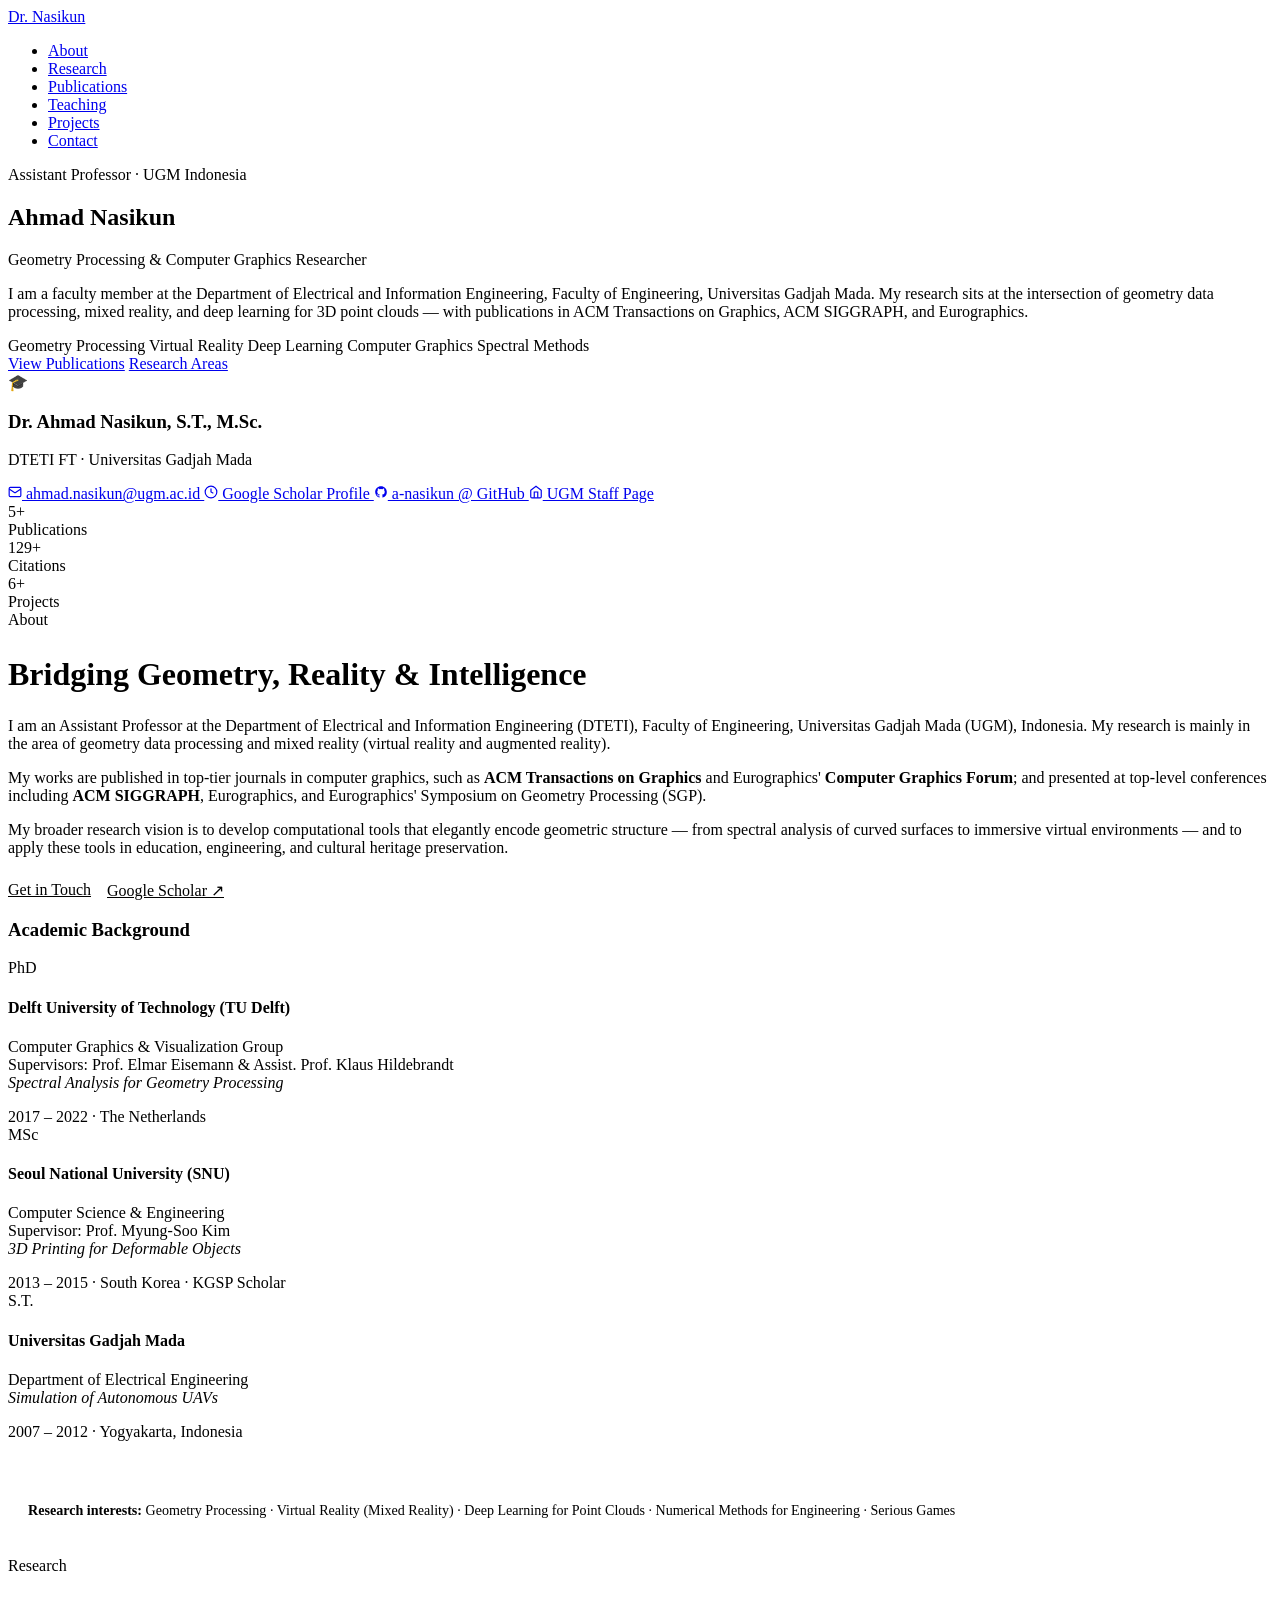
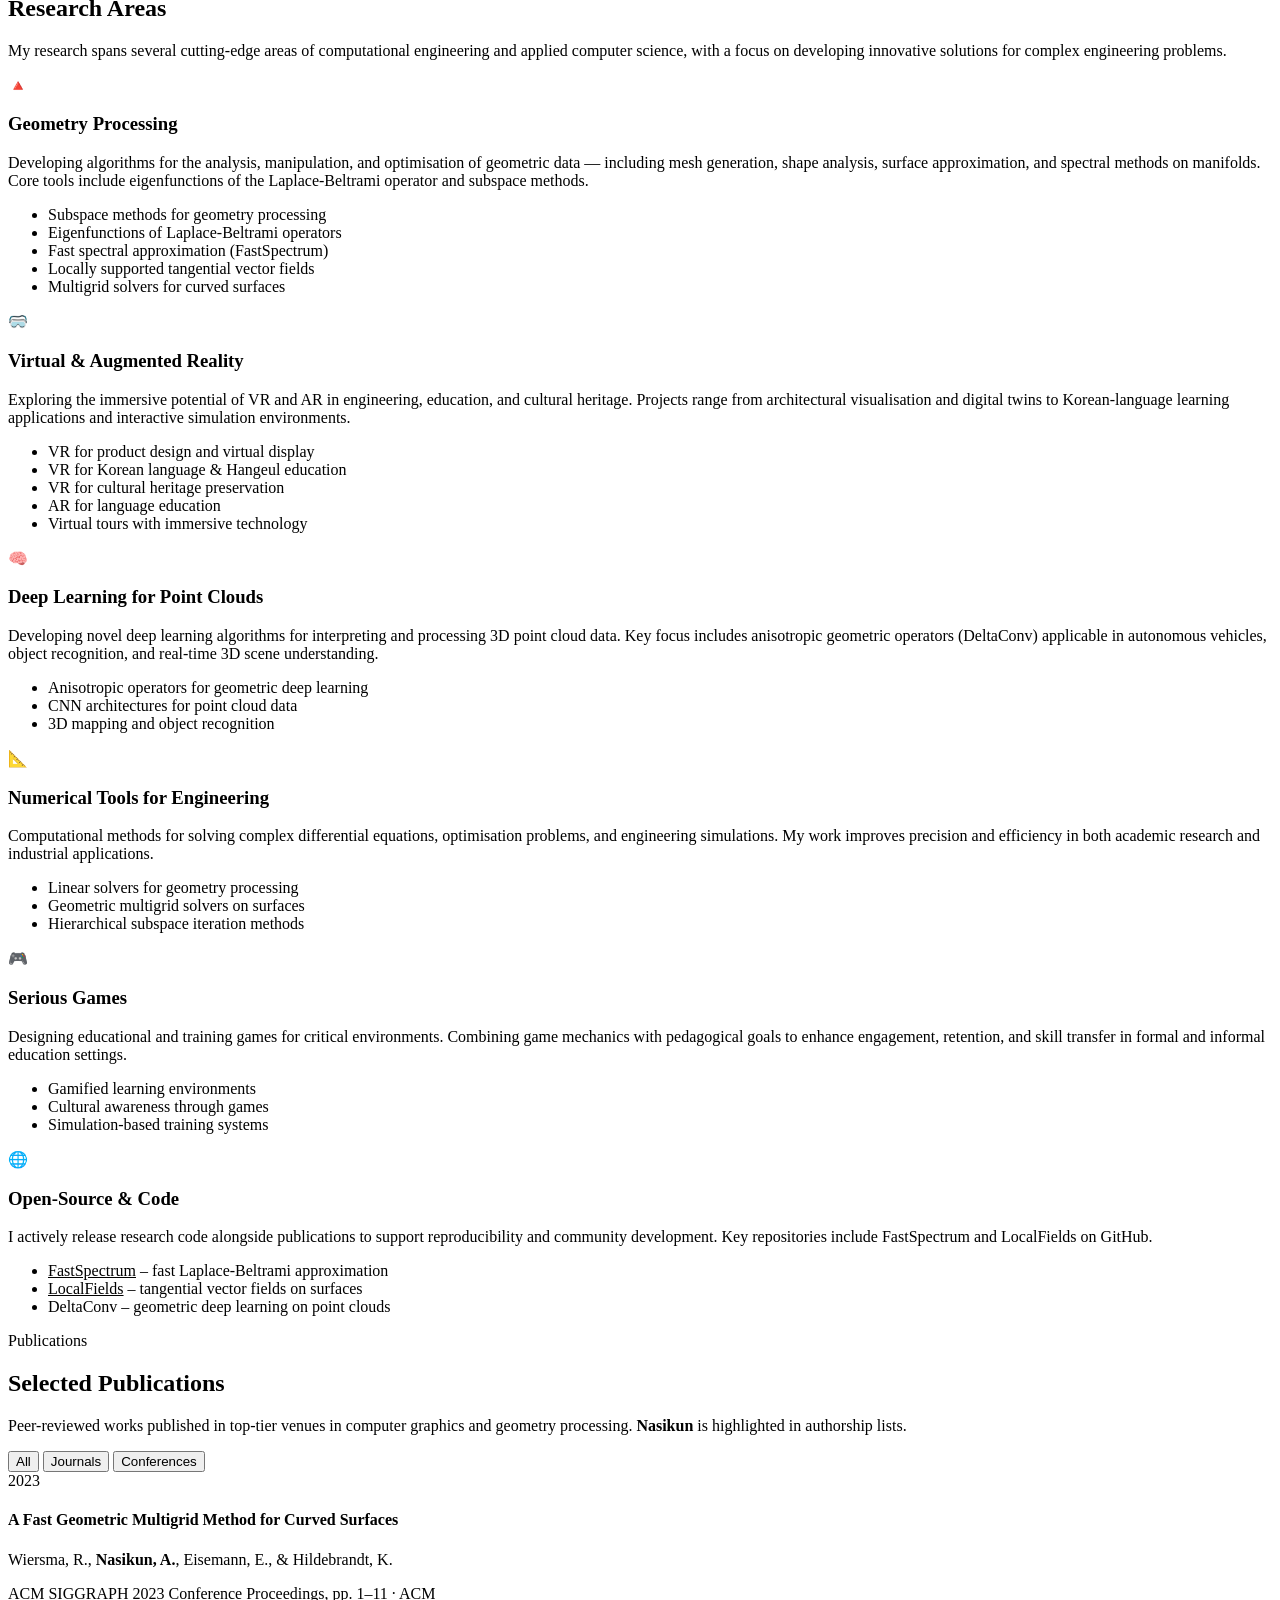
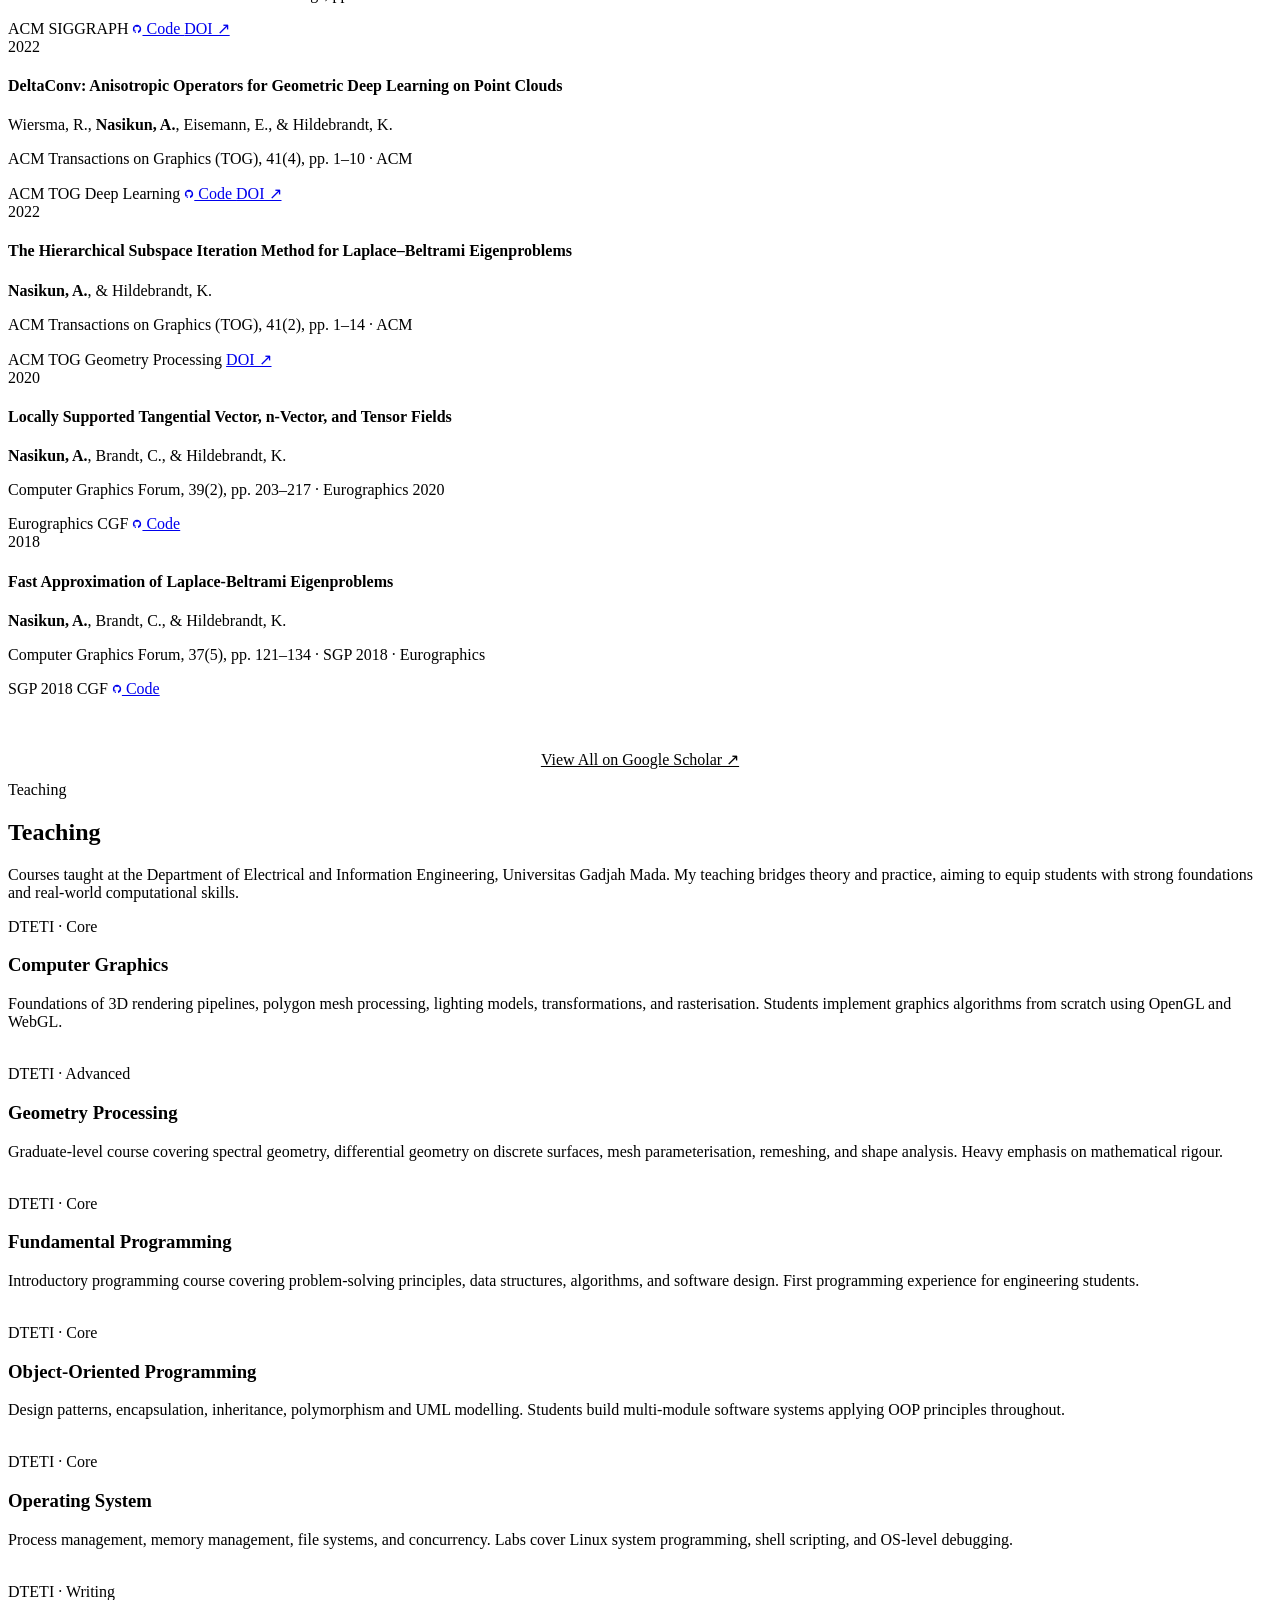
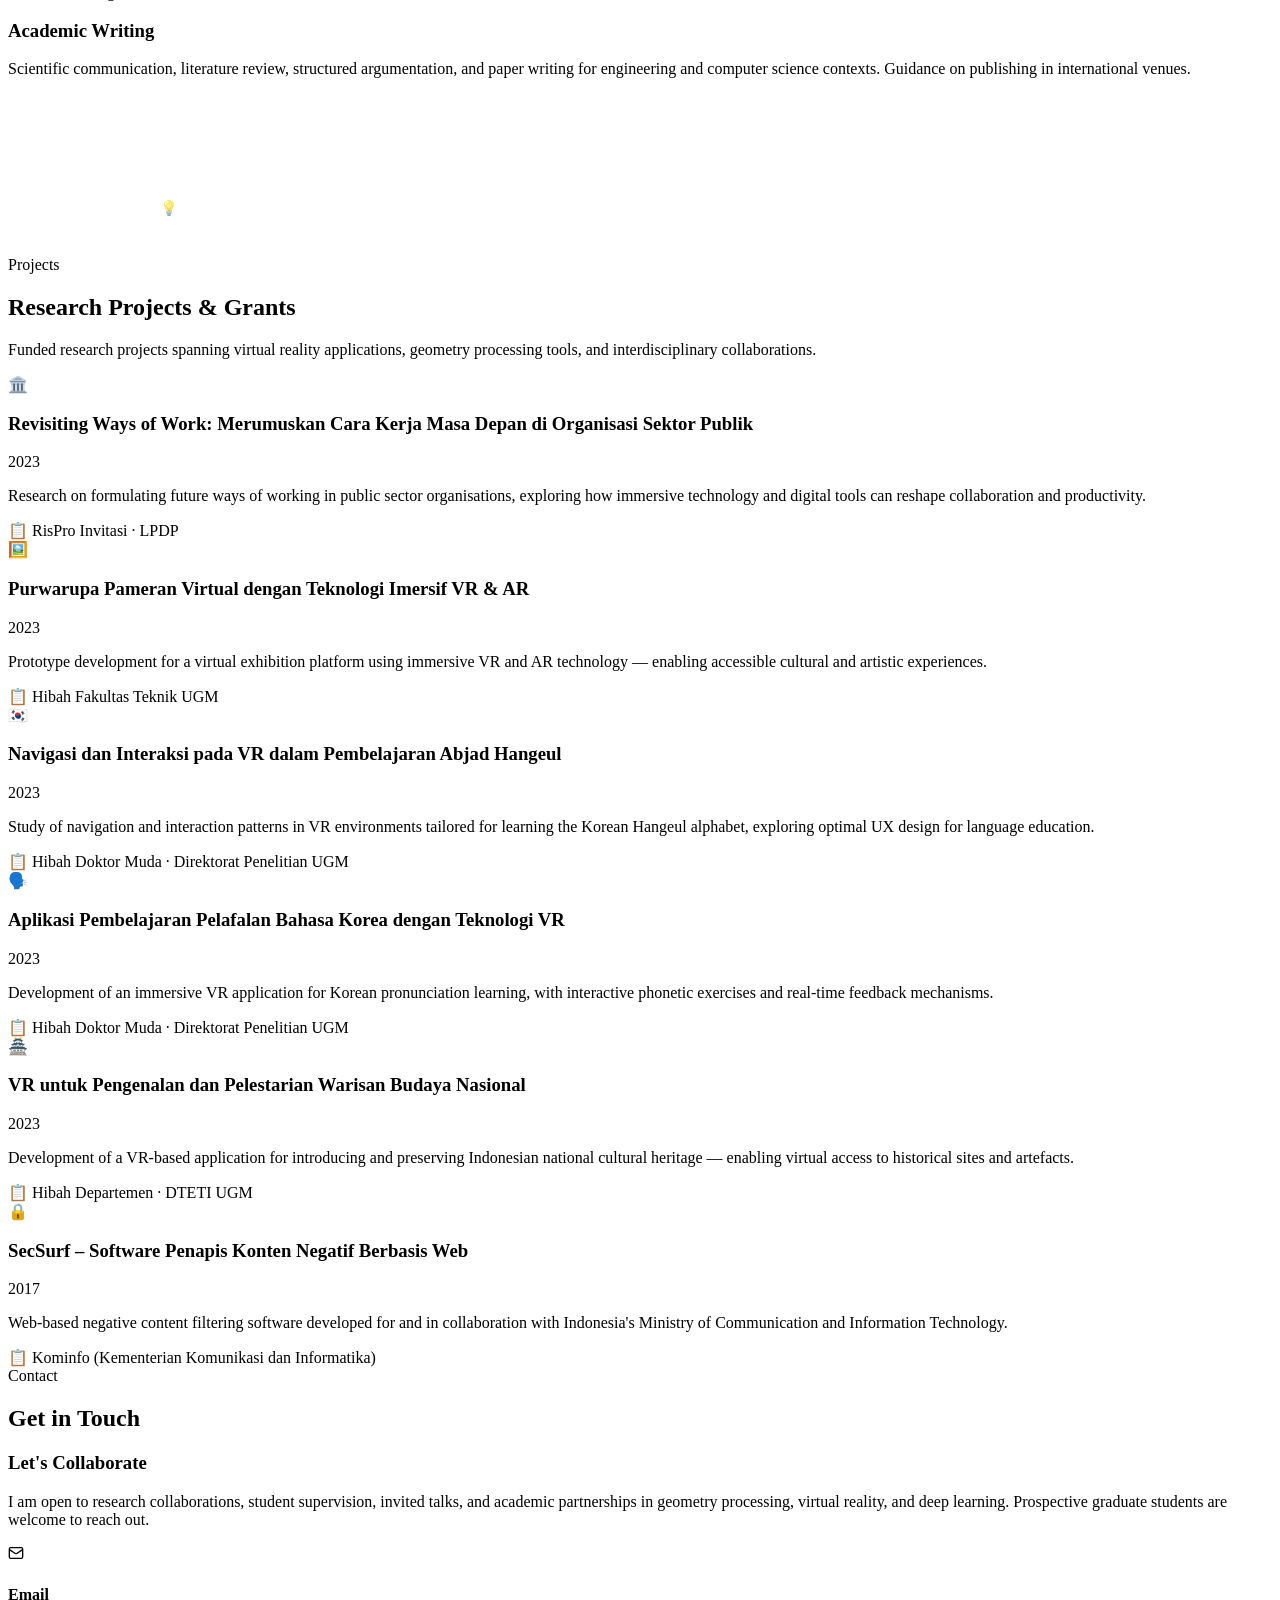
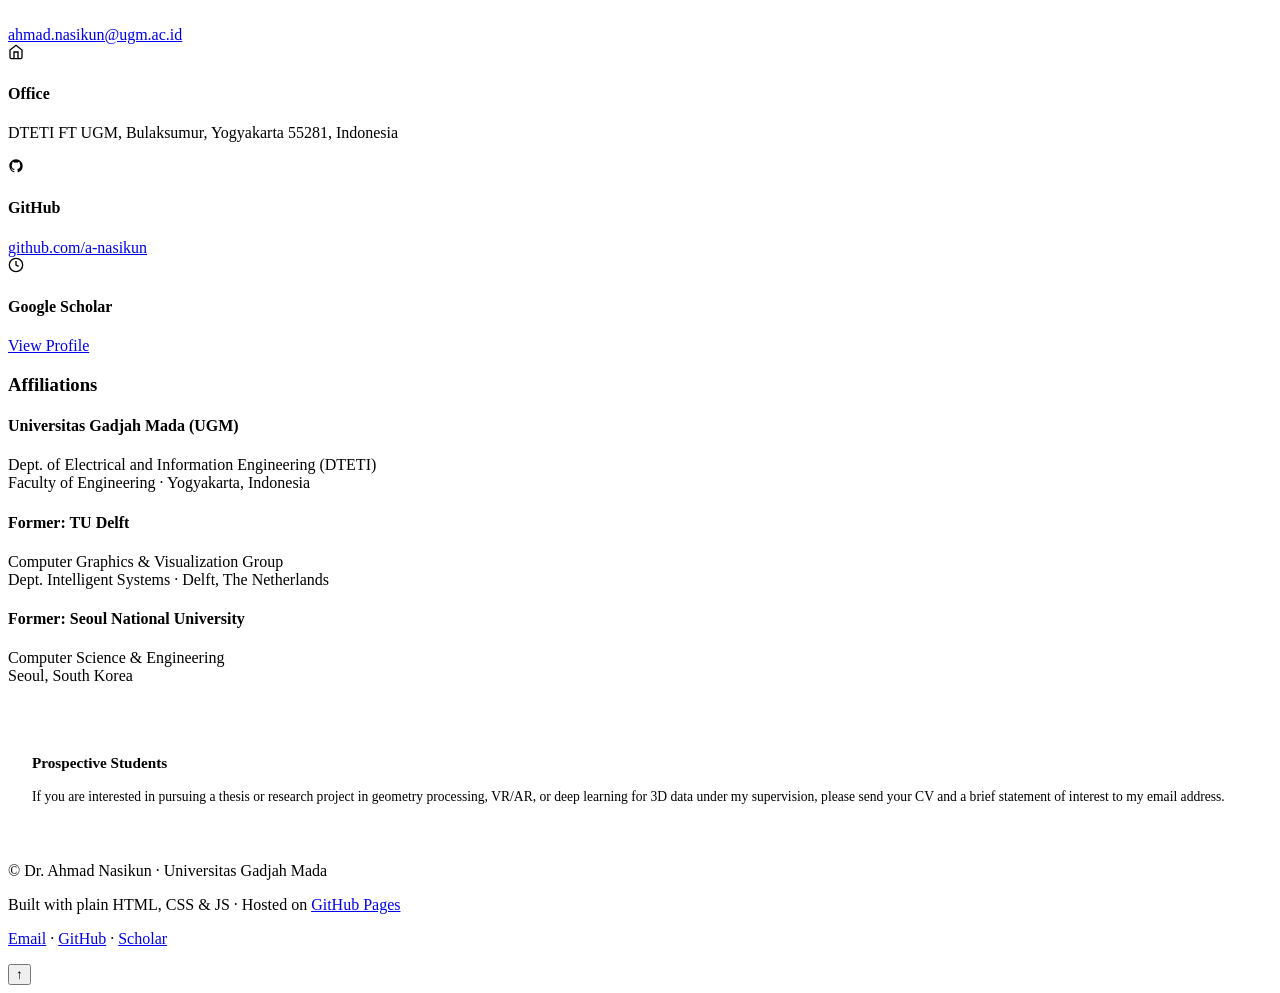
==== index.html @ 1668e601 "Initial website launch" ====
<!DOCTYPE html>
<html lang="en">
<head>
  <meta charset="UTF-8" />
  <meta name="viewport" content="width=device-width, initial-scale=1.0" />
  <meta name="description" content="Dr. Ahmad Nasikun – Assistant Professor at UGM. Research in Geometry Processing, Virtual Reality, Deep Learning, and Computer Graphics." />
  <meta name="keywords" content="Ahmad Nasikun, geometry processing, virtual reality, deep learning, computer graphics, UGM, Universitas Gadjah Mada" />
  <meta name="author" content="Dr. Ahmad Nasikun" />

  <!-- Open Graph -->
  <meta property="og:title" content="Dr. Ahmad Nasikun | Researcher & Educator" />
  <meta property="og:description" content="Assistant Professor at UGM specialising in Geometry Processing, Virtual Reality, and Computer Graphics." />
  <meta property="og:type" content="website" />

  <title>Dr. Ahmad Nasikun | Geometry Processing & Computer Graphics</title>
  <link rel="stylesheet" href="css/style.css" />
  <link rel="icon" href="data:image/svg+xml,<svg xmlns='http://www.w3.org/2000/svg' viewBox='0 0 32 32'><rect width='32' height='32' rx='6' fill='%230d1b2a'/><text y='24' x='4' font-size='22' font-family='serif' fill='%23c9a84c'>N</text></svg>" />
</head>
<body>

<!-- ═══════════════════════════════════════════════════
     NAVIGATION
═══════════════════════════════════════════════════ -->
<nav id="navbar">
  <div class="nav-inner">
    <a href="#hero" class="nav-brand">Dr. <span>Nasikun</span></a>

    <ul class="nav-links">
      <li><a href="#about">About</a></li>
      <li><a href="#research">Research</a></li>
      <li><a href="#publications">Publications</a></li>
      <li><a href="#teaching">Teaching</a></li>
      <li><a href="#projects">Projects</a></li>
      <li class="nav-cta"><a href="#contact">Contact</a></li>
    </ul>

    <div id="hamburger" aria-label="Toggle menu">
      <span></span><span></span><span></span>
    </div>
  </div>
</nav>

<!-- ═══════════════════════════════════════════════════
     HERO
═══════════════════════════════════════════════════ -->
<section id="hero">
  <div class="hero-bg"></div>
  <div class="hero-grid"></div>

  <div class="hero-content">
    <div class="hero-text">
      <div class="hero-eyebrow">Assistant Professor · UGM Indonesia</div>
      <h1 class="hero-name">Ahmad Nasikun</h1>
      <p class="hero-title">Geometry Processing &amp; Computer Graphics Researcher</p>
      <p class="hero-desc">
        I am a faculty member at the Department of Electrical and Information Engineering,
        Faculty of Engineering, Universitas Gadjah Mada. My research sits at the intersection
        of geometry data processing, mixed reality, and deep learning for 3D point clouds —
        with publications in ACM Transactions on Graphics, ACM SIGGRAPH, and Eurographics.
      </p>
      <div class="hero-tags">
        <span class="hero-tag">Geometry Processing</span>
        <span class="hero-tag">Virtual Reality</span>
        <span class="hero-tag">Deep Learning</span>
        <span class="hero-tag">Computer Graphics</span>
        <span class="hero-tag">Spectral Methods</span>
      </div>
      <div class="hero-actions">
        <a href="#publications" class="btn-primary">View Publications</a>
        <a href="#research" class="btn-secondary">Research Areas</a>
      </div>
    </div>

    <div class="hero-card">
      <div class="hero-photo">🎓</div>
      <div class="hero-card-info">
        <h3>Dr. Ahmad Nasikun, S.T., M.Sc.</h3>
        <p>DTETI FT · Universitas Gadjah Mada</p>
      </div>
      <div class="hero-card-links">
        <a class="hero-link-item" href="mailto:ahmad.nasikun@ugm.ac.id">
          <svg width="14" height="14" viewBox="0 0 24 24" fill="none" stroke="currentColor" stroke-width="2"><rect x="2" y="4" width="20" height="16" rx="2"/><path d="m22 7-8.97 5.7a1.94 1.94 0 0 1-2.06 0L2 7"/></svg>
          ahmad.nasikun@ugm.ac.id
        </a>
        <a class="hero-link-item" href="https://scholar.google.com/citations?user=w0s9NVoAAAAJ&hl=en" target="_blank" rel="noopener">
          <svg width="14" height="14" viewBox="0 0 24 24" fill="none" stroke="currentColor" stroke-width="2"><circle cx="12" cy="12" r="10"/><path d="M12 6v6l4 2"/></svg>
          Google Scholar Profile
        </a>
        <a class="hero-link-item" href="https://github.com/a-nasikun" target="_blank" rel="noopener">
          <svg width="14" height="14" viewBox="0 0 24 24" fill="currentColor"><path d="M12 2C6.477 2 2 6.484 2 12.017c0 4.425 2.865 8.18 6.839 9.504.5.092.682-.217.682-.483 0-.237-.008-.868-.013-1.703-2.782.605-3.369-1.343-3.369-1.343-.454-1.158-1.11-1.466-1.11-1.466-.908-.62.069-.608.069-.608 1.003.07 1.531 1.032 1.531 1.032.892 1.53 2.341 1.088 2.91.832.092-.647.35-1.088.636-1.338-2.22-.253-4.555-1.113-4.555-4.951 0-1.093.39-1.988 1.029-2.688-.103-.253-.446-1.272.098-2.65 0 0 .84-.27 2.75 1.026A9.564 9.564 0 0 1 12 6.844a9.59 9.59 0 0 1 2.504.337c1.909-1.296 2.747-1.027 2.747-1.027.546 1.379.202 2.398.1 2.651.64.7 1.028 1.595 1.028 2.688 0 3.848-2.339 4.695-4.566 4.943.359.309.678.92.678 1.855 0 1.338-.012 2.419-.012 2.747 0 .268.18.58.688.482A10.02 10.02 0 0 0 22 12.017C22 6.484 17.522 2 12 2z"/></svg>
          a-nasikun @ GitHub
        </a>
        <a class="hero-link-item" href="https://nasikun.staff.ugm.ac.id" target="_blank" rel="noopener">
          <svg width="14" height="14" viewBox="0 0 24 24" fill="none" stroke="currentColor" stroke-width="2"><path d="M3 9l9-7 9 7v11a2 2 0 0 1-2 2H5a2 2 0 0 1-2-2z"/><polyline points="9 22 9 12 15 12 15 22"/></svg>
          UGM Staff Page
        </a>
      </div>
      <div class="hero-stats">
        <div class="stat">
          <div class="stat-num">5+</div>
          <div class="stat-label">Publications</div>
        </div>
        <div class="stat">
          <div class="stat-num">129+</div>
          <div class="stat-label">Citations</div>
        </div>
        <div class="stat">
          <div class="stat-num">6+</div>
          <div class="stat-label">Projects</div>
        </div>
      </div>
    </div>
  </div>
</section>

<!-- ═══════════════════════════════════════════════════
     ABOUT
═══════════════════════════════════════════════════ -->
<section id="about" class="section">
  <div class="container">
    <div class="about-grid">
      <div class="about-text animate-on-scroll">
        <span class="badge">About</span>
        <div class="divider"></div>
        <h2 style="font-family:'Lora',serif;font-size:2rem;color:var(--navy);margin-bottom:1.5rem;">
          Bridging Geometry, Reality &amp; Intelligence
        </h2>
        <p>
          I am an Assistant Professor at the Department of Electrical and Information Engineering (DTETI),
          Faculty of Engineering, Universitas Gadjah Mada (UGM), Indonesia. My research is mainly in the
          area of geometry data processing and mixed reality (virtual reality and augmented reality).
        </p>
        <p>
          My works are published in top-tier journals in computer graphics, such as
          <strong>ACM Transactions on Graphics</strong> and Eurographics' <strong>Computer Graphics Forum</strong>;
          and presented at top-level conferences including <strong>ACM SIGGRAPH</strong>, Eurographics,
          and Eurographics' Symposium on Geometry Processing (SGP).
        </p>
        <p>
          My broader research vision is to develop computational tools that elegantly encode geometric
          structure — from spectral analysis of curved surfaces to immersive virtual environments — and
          to apply these tools in education, engineering, and cultural heritage preservation.
        </p>
        <div style="margin-top:1.5rem; display:flex; gap:1rem; flex-wrap:wrap;">
          <a href="mailto:ahmad.nasikun@ugm.ac.id" class="btn-primary" style="background:var(--navy);color:var(--white);">
            Get in Touch
          </a>
          <a href="https://scholar.google.com/citations?user=w0s9NVoAAAAJ&hl=en" target="_blank" class="btn-secondary" style="border-color:var(--gray-200);color:var(--gray-800);">
            Google Scholar ↗
          </a>
        </div>
      </div>

      <div class="animate-on-scroll" data-delay="150">
        <div class="education-card">
          <h3>Academic Background</h3>

          <div class="edu-item">
            <div class="edu-icon">PhD</div>
            <div class="edu-info">
              <h4>Delft University of Technology (TU Delft)</h4>
              <p>Computer Graphics &amp; Visualization Group<br>
                 Supervisors: Prof. Elmar Eisemann &amp; Assist. Prof. Klaus Hildebrandt<br>
                 <em>Spectral Analysis for Geometry Processing</em>
              </p>
              <div class="year">2017 – 2022 · The Netherlands</div>
            </div>
          </div>

          <div class="edu-item">
            <div class="edu-icon">MSc</div>
            <div class="edu-info">
              <h4>Seoul National University (SNU)</h4>
              <p>Computer Science &amp; Engineering<br>
                 Supervisor: Prof. Myung-Soo Kim<br>
                 <em>3D Printing for Deformable Objects</em>
              </p>
              <div class="year">2013 – 2015 · South Korea · KGSP Scholar</div>
            </div>
          </div>

          <div class="edu-item">
            <div class="edu-icon">S.T.</div>
            <div class="edu-info">
              <h4>Universitas Gadjah Mada</h4>
              <p>Department of Electrical Engineering<br>
                 <em>Simulation of Autonomous UAVs</em>
              </p>
              <div class="year">2007 – 2012 · Yogyakarta, Indonesia</div>
            </div>
          </div>
        </div>

        <div style="margin-top:1.5rem; padding:1.25rem; background:var(--gold-pale); border-radius:8px; border-left:4px solid var(--gold);">
          <p style="font-size:0.88rem; color:var(--gray-800); line-height:1.7;">
            <strong>Research interests:</strong> Geometry Processing · Virtual Reality (Mixed Reality) ·
            Deep Learning for Point Clouds · Numerical Methods for Engineering · Serious Games
          </p>
        </div>
      </div>
    </div>
  </div>
</section>

<!-- ═══════════════════════════════════════════════════
     RESEARCH
═══════════════════════════════════════════════════ -->
<section id="research" class="section">
  <div class="container">
    <div class="section-header animate-on-scroll">
      <span class="badge">Research</span>
      <div class="divider"></div>
      <h2>Research Areas</h2>
      <p>
        My research spans several cutting-edge areas of computational engineering and applied computer science,
        with a focus on developing innovative solutions for complex engineering problems.
      </p>
    </div>

    <div class="research-grid">

      <div class="research-card animate-on-scroll" data-delay="0">
        <div class="research-icon">🔺</div>
        <h3>Geometry Processing</h3>
        <p>
          Developing algorithms for the analysis, manipulation, and optimisation of geometric data —
          including mesh generation, shape analysis, surface approximation, and spectral methods on
          manifolds. Core tools include eigenfunctions of the Laplace-Beltrami operator and subspace methods.
        </p>
        <ul class="research-projects">
          <li>Subspace methods for geometry processing</li>
          <li>Eigenfunctions of Laplace-Beltrami operators</li>
          <li>Fast spectral approximation (FastSpectrum)</li>
          <li>Locally supported tangential vector fields</li>
          <li>Multigrid solvers for curved surfaces</li>
        </ul>
      </div>

      <div class="research-card animate-on-scroll" data-delay="100">
        <div class="research-icon">🥽</div>
        <h3>Virtual &amp; Augmented Reality</h3>
        <p>
          Exploring the immersive potential of VR and AR in engineering, education, and cultural heritage.
          Projects range from architectural visualisation and digital twins to Korean-language learning
          applications and interactive simulation environments.
        </p>
        <ul class="research-projects">
          <li>VR for product design and virtual display</li>
          <li>VR for Korean language &amp; Hangeul education</li>
          <li>VR for cultural heritage preservation</li>
          <li>AR for language education</li>
          <li>Virtual tours with immersive technology</li>
        </ul>
      </div>

      <div class="research-card animate-on-scroll" data-delay="200">
        <div class="research-icon">🧠</div>
        <h3>Deep Learning for Point Clouds</h3>
        <p>
          Developing novel deep learning algorithms for interpreting and processing 3D point cloud data.
          Key focus includes anisotropic geometric operators (DeltaConv) applicable in autonomous vehicles,
          object recognition, and real-time 3D scene understanding.
        </p>
        <ul class="research-projects">
          <li>Anisotropic operators for geometric deep learning</li>
          <li>CNN architectures for point cloud data</li>
          <li>3D mapping and object recognition</li>
        </ul>
      </div>

      <div class="research-card animate-on-scroll" data-delay="300">
        <div class="research-icon">📐</div>
        <h3>Numerical Tools for Engineering</h3>
        <p>
          Computational methods for solving complex differential equations, optimisation problems,
          and engineering simulations. My work improves precision and efficiency in both academic
          research and industrial applications.
        </p>
        <ul class="research-projects">
          <li>Linear solvers for geometry processing</li>
          <li>Geometric multigrid solvers on surfaces</li>
          <li>Hierarchical subspace iteration methods</li>
        </ul>
      </div>

      <div class="research-card animate-on-scroll" data-delay="400">
        <div class="research-icon">🎮</div>
        <h3>Serious Games</h3>
        <p>
          Designing educational and training games for critical environments. Combining game mechanics
          with pedagogical goals to enhance engagement, retention, and skill transfer in formal and
          informal education settings.
        </p>
        <ul class="research-projects">
          <li>Gamified learning environments</li>
          <li>Cultural awareness through games</li>
          <li>Simulation-based training systems</li>
        </ul>
      </div>

      <div class="research-card animate-on-scroll" data-delay="500">
        <div class="research-icon">🌐</div>
        <h3>Open-Source &amp; Code</h3>
        <p>
          I actively release research code alongside publications to support reproducibility
          and community development. Key repositories include FastSpectrum and LocalFields on GitHub.
        </p>
        <ul class="research-projects">
          <li><a href="https://github.com/a-nasikun/FastSpectrum" target="_blank" style="color:var(--gold)">FastSpectrum</a> – fast Laplace-Beltrami approximation</li>
          <li><a href="https://github.com/a-nasikun/LocalFields" target="_blank" style="color:var(--gold)">LocalFields</a> – tangential vector fields on surfaces</li>
          <li>DeltaConv – geometric deep learning on point clouds</li>
        </ul>
      </div>

    </div>
  </div>
</section>

<!-- ═══════════════════════════════════════════════════
     PUBLICATIONS
═══════════════════════════════════════════════════ -->
<section id="publications" class="section">
  <div class="container">
    <div class="section-header animate-on-scroll">
      <span class="badge">Publications</span>
      <div class="divider"></div>
      <h2>Selected Publications</h2>
      <p>
        Peer-reviewed works published in top-tier venues in computer graphics and geometry processing.
        <strong>Nasikun</strong> is highlighted in authorship lists.
      </p>
    </div>

    <div class="pub-filters animate-on-scroll">
      <button class="pub-filter active" data-filter="all">All</button>
      <button class="pub-filter" data-filter="journal">Journals</button>
      <button class="pub-filter" data-filter="conference">Conferences</button>
    </div>

    <div class="pub-list">

      <div class="pub-item animate-on-scroll" data-type="conference">
        <div class="pub-year">2023</div>
        <div class="pub-content">
          <h4>A Fast Geometric Multigrid Method for Curved Surfaces</h4>
          <p class="pub-authors">
            Wiersma, R., <strong>Nasikun, A.</strong>, Eisemann, E., &amp; Hildebrandt, K.
          </p>
          <p class="pub-venue">
            ACM SIGGRAPH 2023 Conference Proceedings, pp. 1–11 · ACM
          </p>
          <div class="pub-links">
            <span class="tag">ACM SIGGRAPH</span>
            <a class="pub-link" href="https://github.com/rubenwiersma/gravo_mg" target="_blank" rel="noopener">
              <svg width="10" height="10" viewBox="0 0 24 24" fill="currentColor"><path d="M12 2C6.477 2 2 6.484 2 12.017c0 4.425 2.865 8.18 6.839 9.504.5.092.682-.217.682-.483 0-.237-.008-.868-.013-1.703-2.782.605-3.369-1.343-3.369-1.343-.454-1.158-1.11-1.466-1.11-1.466-.908-.62.069-.608.069-.608 1.003.07 1.531 1.032 1.531 1.032.892 1.53 2.341 1.088 2.91.832.092-.647.35-1.088.636-1.338-2.22-.253-4.555-1.113-4.555-4.951 0-1.093.39-1.988 1.029-2.688-.103-.253-.446-1.272.098-2.65 0 0 .84-.27 2.75 1.026A9.564 9.564 0 0 1 12 6.844a9.59 9.59 0 0 1 2.504.337c1.909-1.296 2.747-1.027 2.747-1.027.546 1.379.202 2.398.1 2.651.64.7 1.028 1.595 1.028 2.688 0 3.848-2.339 4.695-4.566 4.943.359.309.678.92.678 1.855 0 1.338-.012 2.419-.012 2.747 0 .268.18.58.688.482A10.02 10.02 0 0 0 22 12.017C22 6.484 17.522 2 12 2z"/></svg>
              Code
            </a>
            <a class="pub-link" href="https://doi.org/10.1145/3588432.3591502" target="_blank" rel="noopener">DOI ↗</a>
          </div>
        </div>
      </div>

      <div class="pub-item animate-on-scroll" data-type="journal">
        <div class="pub-year">2022</div>
        <div class="pub-content">
          <h4>DeltaConv: Anisotropic Operators for Geometric Deep Learning on Point Clouds</h4>
          <p class="pub-authors">
            Wiersma, R., <strong>Nasikun, A.</strong>, Eisemann, E., &amp; Hildebrandt, K.
          </p>
          <p class="pub-venue">
            ACM Transactions on Graphics (TOG), 41(4), pp. 1–10 · ACM
          </p>
          <div class="pub-links">
            <span class="tag">ACM TOG</span>
            <span class="tag">Deep Learning</span>
            <a class="pub-link" href="https://github.com/rubenwiersma/deltaconv" target="_blank" rel="noopener">
              <svg width="10" height="10" viewBox="0 0 24 24" fill="currentColor"><path d="M12 2C6.477 2 2 6.484 2 12.017c0 4.425 2.865 8.18 6.839 9.504.5.092.682-.217.682-.483 0-.237-.008-.868-.013-1.703-2.782.605-3.369-1.343-3.369-1.343-.454-1.158-1.11-1.466-1.11-1.466-.908-.62.069-.608.069-.608 1.003.07 1.531 1.032 1.531 1.032.892 1.53 2.341 1.088 2.91.832.092-.647.35-1.088.636-1.338-2.22-.253-4.555-1.113-4.555-4.951 0-1.093.39-1.988 1.029-2.688-.103-.253-.446-1.272.098-2.65 0 0 .84-.27 2.75 1.026A9.564 9.564 0 0 1 12 6.844a9.59 9.59 0 0 1 2.504.337c1.909-1.296 2.747-1.027 2.747-1.027.546 1.379.202 2.398.1 2.651.64.7 1.028 1.595 1.028 2.688 0 3.848-2.339 4.695-4.566 4.943.359.309.678.92.678 1.855 0 1.338-.012 2.419-.012 2.747 0 .268.18.58.688.482A10.02 10.02 0 0 0 22 12.017C22 6.484 17.522 2 12 2z"/></svg>
              Code
            </a>
            <a class="pub-link" href="https://doi.org/10.1145/3528223.3530166" target="_blank" rel="noopener">DOI ↗</a>
          </div>
        </div>
      </div>

      <div class="pub-item animate-on-scroll" data-type="journal">
        <div class="pub-year">2022</div>
        <div class="pub-content">
          <h4>The Hierarchical Subspace Iteration Method for Laplace–Beltrami Eigenproblems</h4>
          <p class="pub-authors">
            <strong>Nasikun, A.</strong>, &amp; Hildebrandt, K.
          </p>
          <p class="pub-venue">
            ACM Transactions on Graphics (TOG), 41(2), pp. 1–14 · ACM
          </p>
          <div class="pub-links">
            <span class="tag">ACM TOG</span>
            <span class="tag">Geometry Processing</span>
            <a class="pub-link" href="https://dl.acm.org/doi/10.1145/3494456" target="_blank" rel="noopener">DOI ↗</a>
          </div>
        </div>
      </div>

      <div class="pub-item animate-on-scroll" data-type="conference">
        <div class="pub-year">2020</div>
        <div class="pub-content">
          <h4>Locally Supported Tangential Vector, n-Vector, and Tensor Fields</h4>
          <p class="pub-authors">
            <strong>Nasikun, A.</strong>, Brandt, C., &amp; Hildebrandt, K.
          </p>
          <p class="pub-venue">
            Computer Graphics Forum, 39(2), pp. 203–217 · Eurographics 2020
          </p>
          <div class="pub-links">
            <span class="tag">Eurographics</span>
            <span class="tag">CGF</span>
            <a class="pub-link" href="https://github.com/a-nasikun/LocalFields" target="_blank" rel="noopener">
              <svg width="10" height="10" viewBox="0 0 24 24" fill="currentColor"><path d="M12 2C6.477 2 2 6.484 2 12.017c0 4.425 2.865 8.18 6.839 9.504.5.092.682-.217.682-.483 0-.237-.008-.868-.013-1.703-2.782.605-3.369-1.343-3.369-1.343-.454-1.158-1.11-1.466-1.11-1.466-.908-.62.069-.608.069-.608 1.003.07 1.531 1.032 1.531 1.032.892 1.53 2.341 1.088 2.91.832.092-.647.35-1.088.636-1.338-2.22-.253-4.555-1.113-4.555-4.951 0-1.093.39-1.988 1.029-2.688-.103-.253-.446-1.272.098-2.65 0 0 .84-.27 2.75 1.026A9.564 9.564 0 0 1 12 6.844a9.59 9.59 0 0 1 2.504.337c1.909-1.296 2.747-1.027 2.747-1.027.546 1.379.202 2.398.1 2.651.64.7 1.028 1.595 1.028 2.688 0 3.848-2.339 4.695-4.566 4.943.359.309.678.92.678 1.855 0 1.338-.012 2.419-.012 2.747 0 .268.18.58.688.482A10.02 10.02 0 0 0 22 12.017C22 6.484 17.522 2 12 2z"/></svg>
              Code
            </a>
          </div>
        </div>
      </div>

      <div class="pub-item animate-on-scroll" data-type="conference">
        <div class="pub-year">2018</div>
        <div class="pub-content">
          <h4>Fast Approximation of Laplace-Beltrami Eigenproblems</h4>
          <p class="pub-authors">
            <strong>Nasikun, A.</strong>, Brandt, C., &amp; Hildebrandt, K.
          </p>
          <p class="pub-venue">
            Computer Graphics Forum, 37(5), pp. 121–134 · SGP 2018 · Eurographics
          </p>
          <div class="pub-links">
            <span class="tag">SGP 2018</span>
            <span class="tag">CGF</span>
            <a class="pub-link" href="https://github.com/a-nasikun/FastSpectrum" target="_blank" rel="noopener">
              <svg width="10" height="10" viewBox="0 0 24 24" fill="currentColor"><path d="M12 2C6.477 2 2 6.484 2 12.017c0 4.425 2.865 8.18 6.839 9.504.5.092.682-.217.682-.483 0-.237-.008-.868-.013-1.703-2.782.605-3.369-1.343-3.369-1.343-.454-1.158-1.11-1.466-1.11-1.466-.908-.62.069-.608.069-.608 1.003.07 1.531 1.032 1.531 1.032.892 1.53 2.341 1.088 2.91.832.092-.647.35-1.088.636-1.338-2.22-.253-4.555-1.113-4.555-4.951 0-1.093.39-1.988 1.029-2.688-.103-.253-.446-1.272.098-2.65 0 0 .84-.27 2.75 1.026A9.564 9.564 0 0 1 12 6.844a9.59 9.59 0 0 1 2.504.337c1.909-1.296 2.747-1.027 2.747-1.027.546 1.379.202 2.398.1 2.651.64.7 1.028 1.595 1.028 2.688 0 3.848-2.339 4.695-4.566 4.943.359.309.678.92.678 1.855 0 1.338-.012 2.419-.012 2.747 0 .268.18.58.688.482A10.02 10.02 0 0 0 22 12.017C22 6.484 17.522 2 12 2z"/></svg>
              Code
            </a>
          </div>
        </div>
      </div>

    </div>

    <div class="animate-on-scroll" style="text-align:center; margin-top:2.5rem;">
      <a href="https://scholar.google.com/citations?user=w0s9NVoAAAAJ&hl=en" target="_blank"
         class="btn-secondary" style="display:inline-block; border:1px solid var(--gray-200); color:var(--gray-800); padding:0.75rem 1.75rem; border-radius:6px;">
        View All on Google Scholar ↗
      </a>
    </div>
  </div>
</section>

<!-- ═══════════════════════════════════════════════════
     TEACHING
═══════════════════════════════════════════════════ -->
<section id="teaching" class="section">
  <div class="container">
    <div class="section-header animate-on-scroll">
      <span class="badge badge-dark">Teaching</span>
      <div class="divider"></div>
      <h2>Teaching</h2>
      <p>
        Courses taught at the Department of Electrical and Information Engineering, Universitas Gadjah Mada.
        My teaching bridges theory and practice, aiming to equip students with strong foundations and
        real-world computational skills.
      </p>
    </div>

    <div class="teaching-grid">

      <div class="course-card animate-on-scroll" data-delay="0">
        <div class="course-code">DTETI · Core</div>
        <h3>Computer Graphics</h3>
        <p>Foundations of 3D rendering pipelines, polygon mesh processing, lighting models, transformations, and
           rasterisation. Students implement graphics algorithms from scratch using OpenGL and WebGL.</p>
        <div class="course-meta">
          <span class="tag" style="background:rgba(255,255,255,0.1);color:rgba(255,255,255,0.6);">C++/OpenGL</span>
          <span class="tag" style="background:rgba(255,255,255,0.1);color:rgba(255,255,255,0.6);">WebGL</span>
        </div>
      </div>

      <div class="course-card animate-on-scroll" data-delay="100">
        <div class="course-code">DTETI · Advanced</div>
        <h3>Geometry Processing</h3>
        <p>Graduate-level course covering spectral geometry, differential geometry on discrete surfaces,
           mesh parameterisation, remeshing, and shape analysis. Heavy emphasis on mathematical rigour.</p>
        <div class="course-meta">
          <span class="tag" style="background:rgba(255,255,255,0.1);color:rgba(255,255,255,0.6);">libigl</span>
          <span class="tag" style="background:rgba(255,255,255,0.1);color:rgba(255,255,255,0.6);">Eigen</span>
        </div>
      </div>

      <div class="course-card animate-on-scroll" data-delay="200">
        <div class="course-code">DTETI · Core</div>
        <h3>Fundamental Programming</h3>
        <p>Introductory programming course covering problem-solving principles, data structures, algorithms,
           and software design. First programming experience for engineering students.</p>
        <div class="course-meta">
          <span class="tag" style="background:rgba(255,255,255,0.1);color:rgba(255,255,255,0.6);">Python</span>
          <span class="tag" style="background:rgba(255,255,255,0.1);color:rgba(255,255,255,0.6);">C++</span>
        </div>
      </div>

      <div class="course-card animate-on-scroll" data-delay="300">
        <div class="course-code">DTETI · Core</div>
        <h3>Object-Oriented Programming</h3>
        <p>Design patterns, encapsulation, inheritance, polymorphism and UML modelling. Students build
           multi-module software systems applying OOP principles throughout.</p>
        <div class="course-meta">
          <span class="tag" style="background:rgba(255,255,255,0.1);color:rgba(255,255,255,0.6);">Java</span>
          <span class="tag" style="background:rgba(255,255,255,0.1);color:rgba(255,255,255,0.6);">UML</span>
        </div>
      </div>

      <div class="course-card animate-on-scroll" data-delay="400">
        <div class="course-code">DTETI · Core</div>
        <h3>Operating System</h3>
        <p>Process management, memory management, file systems, and concurrency. Labs cover Linux system
           programming, shell scripting, and OS-level debugging.</p>
        <div class="course-meta">
          <span class="tag" style="background:rgba(255,255,255,0.1);color:rgba(255,255,255,0.6);">Linux</span>
          <span class="tag" style="background:rgba(255,255,255,0.1);color:rgba(255,255,255,0.6);">C</span>
        </div>
      </div>

      <div class="course-card animate-on-scroll" data-delay="500">
        <div class="course-code">DTETI · Writing</div>
        <h3>Academic Writing</h3>
        <p>Scientific communication, literature review, structured argumentation, and paper writing for
           engineering and computer science contexts. Guidance on publishing in international venues.</p>
        <div class="course-meta">
          <span class="tag" style="background:rgba(255,255,255,0.1);color:rgba(255,255,255,0.6);">LaTeX</span>
          <span class="tag" style="background:rgba(255,255,255,0.1);color:rgba(255,255,255,0.6);">IEEE Style</span>
        </div>
      </div>

    </div>

    <div class="animate-on-scroll" style="margin-top:3rem; padding:1.5rem; background:rgba(255,255,255,0.05); border:1px solid rgba(255,255,255,0.1); border-radius:8px;">
      <p style="color:rgba(255,255,255,0.6); font-size:0.9rem; text-align:center;">
        💡 Interested in research collaboration or graduate supervision?
        <a href="mailto:ahmad.nasikun@ugm.ac.id" style="color:var(--gold-light);">Reach out via email</a> —
        I welcome motivated students in geometry processing, VR, and deep learning.
      </p>
    </div>
  </div>
</section>

<!-- ═══════════════════════════════════════════════════
     PROJECTS
═══════════════════════════════════════════════════ -->
<section id="projects" class="section">
  <div class="container">
    <div class="section-header animate-on-scroll">
      <span class="badge">Projects</span>
      <div class="divider"></div>
      <h2>Research Projects &amp; Grants</h2>
      <p>Funded research projects spanning virtual reality applications, geometry processing tools,
         and interdisciplinary collaborations.</p>
    </div>

    <div class="projects-grid">

      <div class="project-card animate-on-scroll" data-delay="0">
        <div class="project-header">
          <div class="project-icon">🏛️</div>
          <div>
            <h3>Revisiting Ways of Work: Merumuskan Cara Kerja Masa Depan di Organisasi Sektor Publik</h3>
            <span>2023</span>
          </div>
        </div>
        <div class="project-body">
          <p>Research on formulating future ways of working in public sector organisations, exploring how
             immersive technology and digital tools can reshape collaboration and productivity.</p>
          <div class="project-funder">📋 RisPro Invitasi · LPDP</div>
        </div>
      </div>

      <div class="project-card animate-on-scroll" data-delay="100">
        <div class="project-header">
          <div class="project-icon">🖼️</div>
          <div>
            <h3>Purwarupa Pameran Virtual dengan Teknologi Imersif VR &amp; AR</h3>
            <span>2023</span>
          </div>
        </div>
        <div class="project-body">
          <p>Prototype development for a virtual exhibition platform using immersive VR and AR technology —
             enabling accessible cultural and artistic experiences.</p>
          <div class="project-funder">📋 Hibah Fakultas Teknik UGM</div>
        </div>
      </div>

      <div class="project-card animate-on-scroll" data-delay="200">
        <div class="project-header">
          <div class="project-icon">🇰🇷</div>
          <div>
            <h3>Navigasi dan Interaksi pada VR dalam Pembelajaran Abjad Hangeul</h3>
            <span>2023</span>
          </div>
        </div>
        <div class="project-body">
          <p>Study of navigation and interaction patterns in VR environments tailored for learning
             the Korean Hangeul alphabet, exploring optimal UX design for language education.</p>
          <div class="project-funder">📋 Hibah Doktor Muda · Direktorat Penelitian UGM</div>
        </div>
      </div>

      <div class="project-card animate-on-scroll" data-delay="300">
        <div class="project-header">
          <div class="project-icon">🗣️</div>
          <div>
            <h3>Aplikasi Pembelajaran Pelafalan Bahasa Korea dengan Teknologi VR</h3>
            <span>2023</span>
          </div>
        </div>
        <div class="project-body">
          <p>Development of an immersive VR application for Korean pronunciation learning, with
             interactive phonetic exercises and real-time feedback mechanisms.</p>
          <div class="project-funder">📋 Hibah Doktor Muda · Direktorat Penelitian UGM</div>
        </div>
      </div>

      <div class="project-card animate-on-scroll" data-delay="400">
        <div class="project-header">
          <div class="project-icon">🏯</div>
          <div>
            <h3>VR untuk Pengenalan dan Pelestarian Warisan Budaya Nasional</h3>
            <span>2023</span>
          </div>
        </div>
        <div class="project-body">
          <p>Development of a VR-based application for introducing and preserving Indonesian national
             cultural heritage — enabling virtual access to historical sites and artefacts.</p>
          <div class="project-funder">📋 Hibah Departemen · DTETI UGM</div>
        </div>
      </div>

      <div class="project-card animate-on-scroll" data-delay="500">
        <div class="project-header">
          <div class="project-icon">🔒</div>
          <div>
            <h3>SecSurf – Software Penapis Konten Negatif Berbasis Web</h3>
            <span>2017</span>
          </div>
        </div>
        <div class="project-body">
          <p>Web-based negative content filtering software developed for and in collaboration with
             Indonesia's Ministry of Communication and Information Technology.</p>
          <div class="project-funder">📋 Kominfo (Kementerian Komunikasi dan Informatika)</div>
        </div>
      </div>

    </div>
  </div>
</section>

<!-- ═══════════════════════════════════════════════════
     CONTACT
═══════════════════════════════════════════════════ -->
<section id="contact" class="section">
  <div class="container">
    <div class="section-header animate-on-scroll">
      <span class="badge">Contact</span>
      <div class="divider"></div>
      <h2>Get in Touch</h2>
    </div>

    <div class="contact-grid">
      <div class="animate-on-scroll">
        <div class="contact-info">
          <h3>Let's Collaborate</h3>
          <p>
            I am open to research collaborations, student supervision, invited talks,
            and academic partnerships in geometry processing, virtual reality, and deep learning.
            Prospective graduate students are welcome to reach out.
          </p>
        </div>
        <div class="contact-items">
          <div class="contact-item">
            <div class="contact-item-icon">
              <svg width="16" height="16" viewBox="0 0 24 24" fill="none" stroke="currentColor" stroke-width="2"><rect x="2" y="4" width="20" height="16" rx="2"/><path d="m22 7-8.97 5.7a1.94 1.94 0 0 1-2.06 0L2 7"/></svg>
            </div>
            <div class="contact-item-text">
              <h4>Email</h4>
              <a href="mailto:ahmad.nasikun@ugm.ac.id">ahmad.nasikun@ugm.ac.id</a>
            </div>
          </div>
          <div class="contact-item">
            <div class="contact-item-icon">
              <svg width="16" height="16" viewBox="0 0 24 24" fill="none" stroke="currentColor" stroke-width="2"><path d="M3 9l9-7 9 7v11a2 2 0 0 1-2 2H5a2 2 0 0 1-2-2z"/><polyline points="9 22 9 12 15 12 15 22"/></svg>
            </div>
            <div class="contact-item-text">
              <h4>Office</h4>
              <p>DTETI FT UGM, Bulaksumur, Yogyakarta 55281, Indonesia</p>
            </div>
          </div>
          <div class="contact-item">
            <div class="contact-item-icon">
              <svg width="16" height="16" viewBox="0 0 24 24" fill="currentColor"><path d="M12 2C6.477 2 2 6.484 2 12.017c0 4.425 2.865 8.18 6.839 9.504.5.092.682-.217.682-.483 0-.237-.008-.868-.013-1.703-2.782.605-3.369-1.343-3.369-1.343-.454-1.158-1.11-1.466-1.11-1.466-.908-.62.069-.608.069-.608 1.003.07 1.531 1.032 1.531 1.032.892 1.53 2.341 1.088 2.91.832.092-.647.35-1.088.636-1.338-2.22-.253-4.555-1.113-4.555-4.951 0-1.093.39-1.988 1.029-2.688-.103-.253-.446-1.272.098-2.65 0 0 .84-.27 2.75 1.026A9.564 9.564 0 0 1 12 6.844a9.59 9.59 0 0 1 2.504.337c1.909-1.296 2.747-1.027 2.747-1.027.546 1.379.202 2.398.1 2.651.64.7 1.028 1.595 1.028 2.688 0 3.848-2.339 4.695-4.566 4.943.359.309.678.92.678 1.855 0 1.338-.012 2.419-.012 2.747 0 .268.18.58.688.482A10.02 10.02 0 0 0 22 12.017C22 6.484 17.522 2 12 2z"/></svg>
            </div>
            <div class="contact-item-text">
              <h4>GitHub</h4>
              <a href="https://github.com/a-nasikun" target="_blank" rel="noopener">github.com/a-nasikun</a>
            </div>
          </div>
          <div class="contact-item">
            <div class="contact-item-icon">
              <svg width="16" height="16" viewBox="0 0 24 24" fill="none" stroke="currentColor" stroke-width="2"><circle cx="12" cy="12" r="10"/><path d="M12 6v6l4 2"/></svg>
            </div>
            <div class="contact-item-text">
              <h4>Google Scholar</h4>
              <a href="https://scholar.google.com/citations?user=w0s9NVoAAAAJ&hl=en" target="_blank" rel="noopener">View Profile</a>
            </div>
          </div>
        </div>
      </div>

      <div class="animate-on-scroll" data-delay="150">
        <div class="contact-affiliations">
          <h3>Affiliations</h3>
          <div class="affil-item">
            <h4>Universitas Gadjah Mada (UGM)</h4>
            <p>Dept. of Electrical and Information Engineering (DTETI)<br>Faculty of Engineering · Yogyakarta, Indonesia</p>
          </div>
          <div class="affil-item">
            <h4>Former: TU Delft</h4>
            <p>Computer Graphics &amp; Visualization Group<br>Dept. Intelligent Systems · Delft, The Netherlands</p>
          </div>
          <div class="affil-item">
            <h4>Former: Seoul National University</h4>
            <p>Computer Science &amp; Engineering<br>Seoul, South Korea</p>
          </div>
        </div>

        <div style="margin-top:1.5rem; padding:1.5rem; background:var(--gold-pale); border-radius:8px;">
          <h4 style="font-family:'Lora',serif; color:var(--navy); margin-bottom:0.75rem; font-size:0.95rem;">
            Prospective Students
          </h4>
          <p style="font-size:0.85rem; color:var(--gray-600); line-height:1.7;">
            If you are interested in pursuing a thesis or research project in geometry processing,
            VR/AR, or deep learning for 3D data under my supervision, please send your CV and a
            brief statement of interest to my email address.
          </p>
        </div>
      </div>
    </div>
  </div>
</section>

<!-- ═══════════════════════════════════════════════════
     FOOTER
═══════════════════════════════════════════════════ -->
<footer>
  <div class="footer-inner">
    <p>© <span id="footer-year"></span> Dr. Ahmad Nasikun · Universitas Gadjah Mada</p>
    <p>Built with plain HTML, CSS &amp; JS · Hosted on <a href="https://pages.github.com" target="_blank">GitHub Pages</a></p>
    <p>
      <a href="mailto:ahmad.nasikun@ugm.ac.id">Email</a> ·
      <a href="https://github.com/a-nasikun" target="_blank">GitHub</a> ·
      <a href="https://scholar.google.com/citations?user=w0s9NVoAAAAJ&hl=en" target="_blank">Scholar</a>
    </p>
  </div>
</footer>

<!-- Back to top -->
<button id="back-top" aria-label="Back to top">↑</button>

<script src="js/main.js"></script>
</body>
</html>
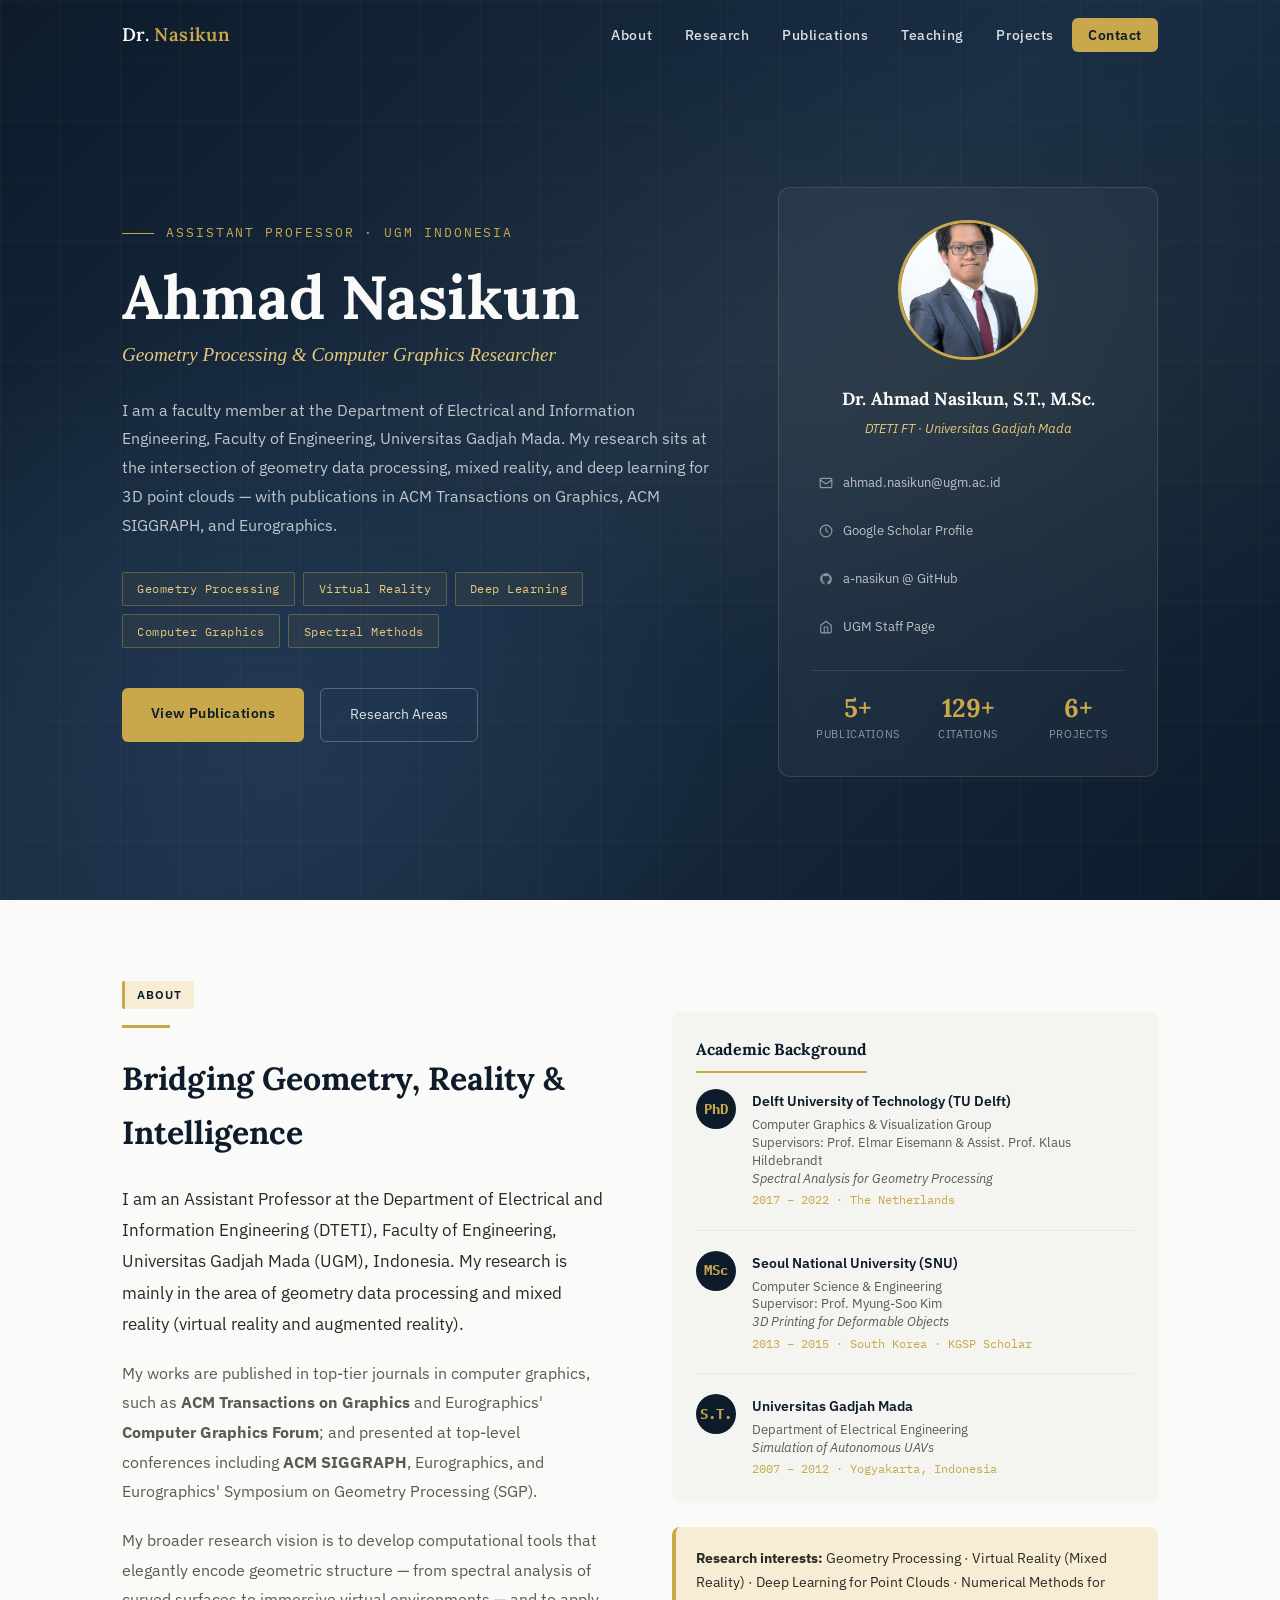
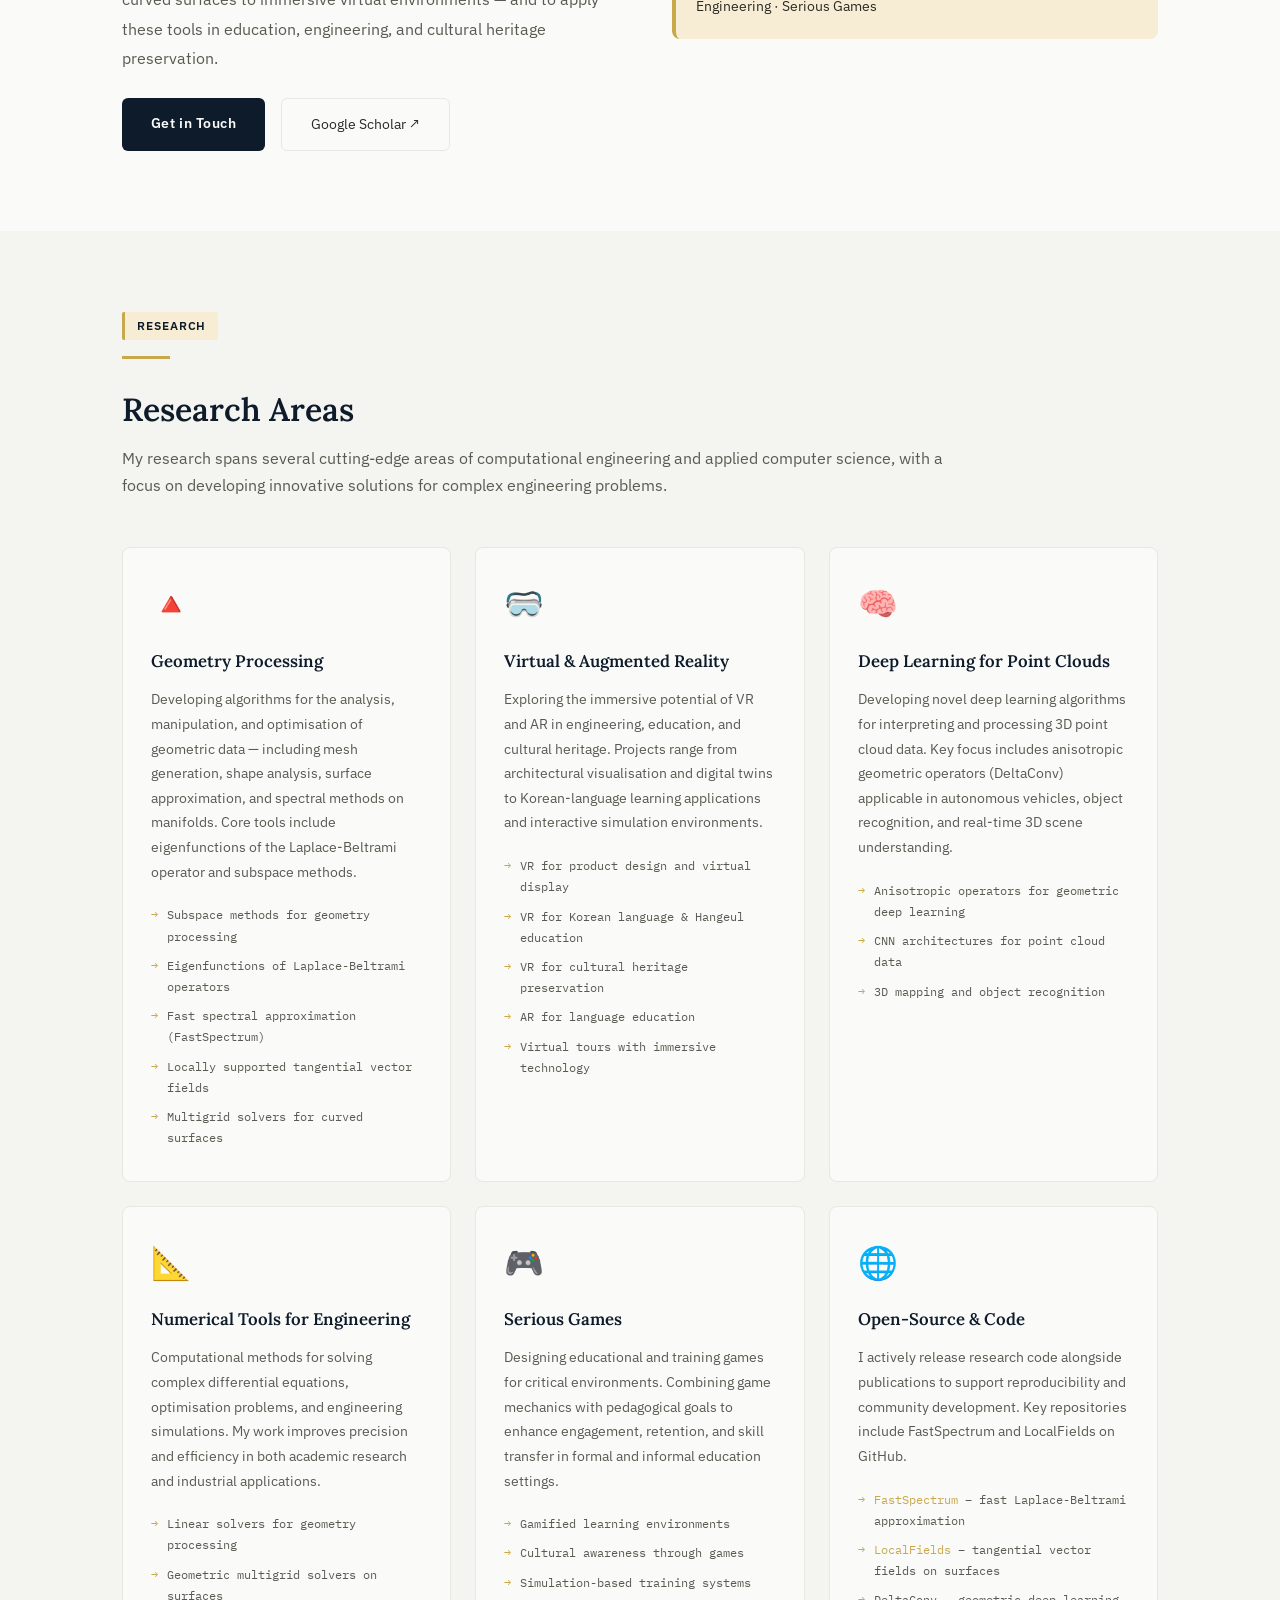
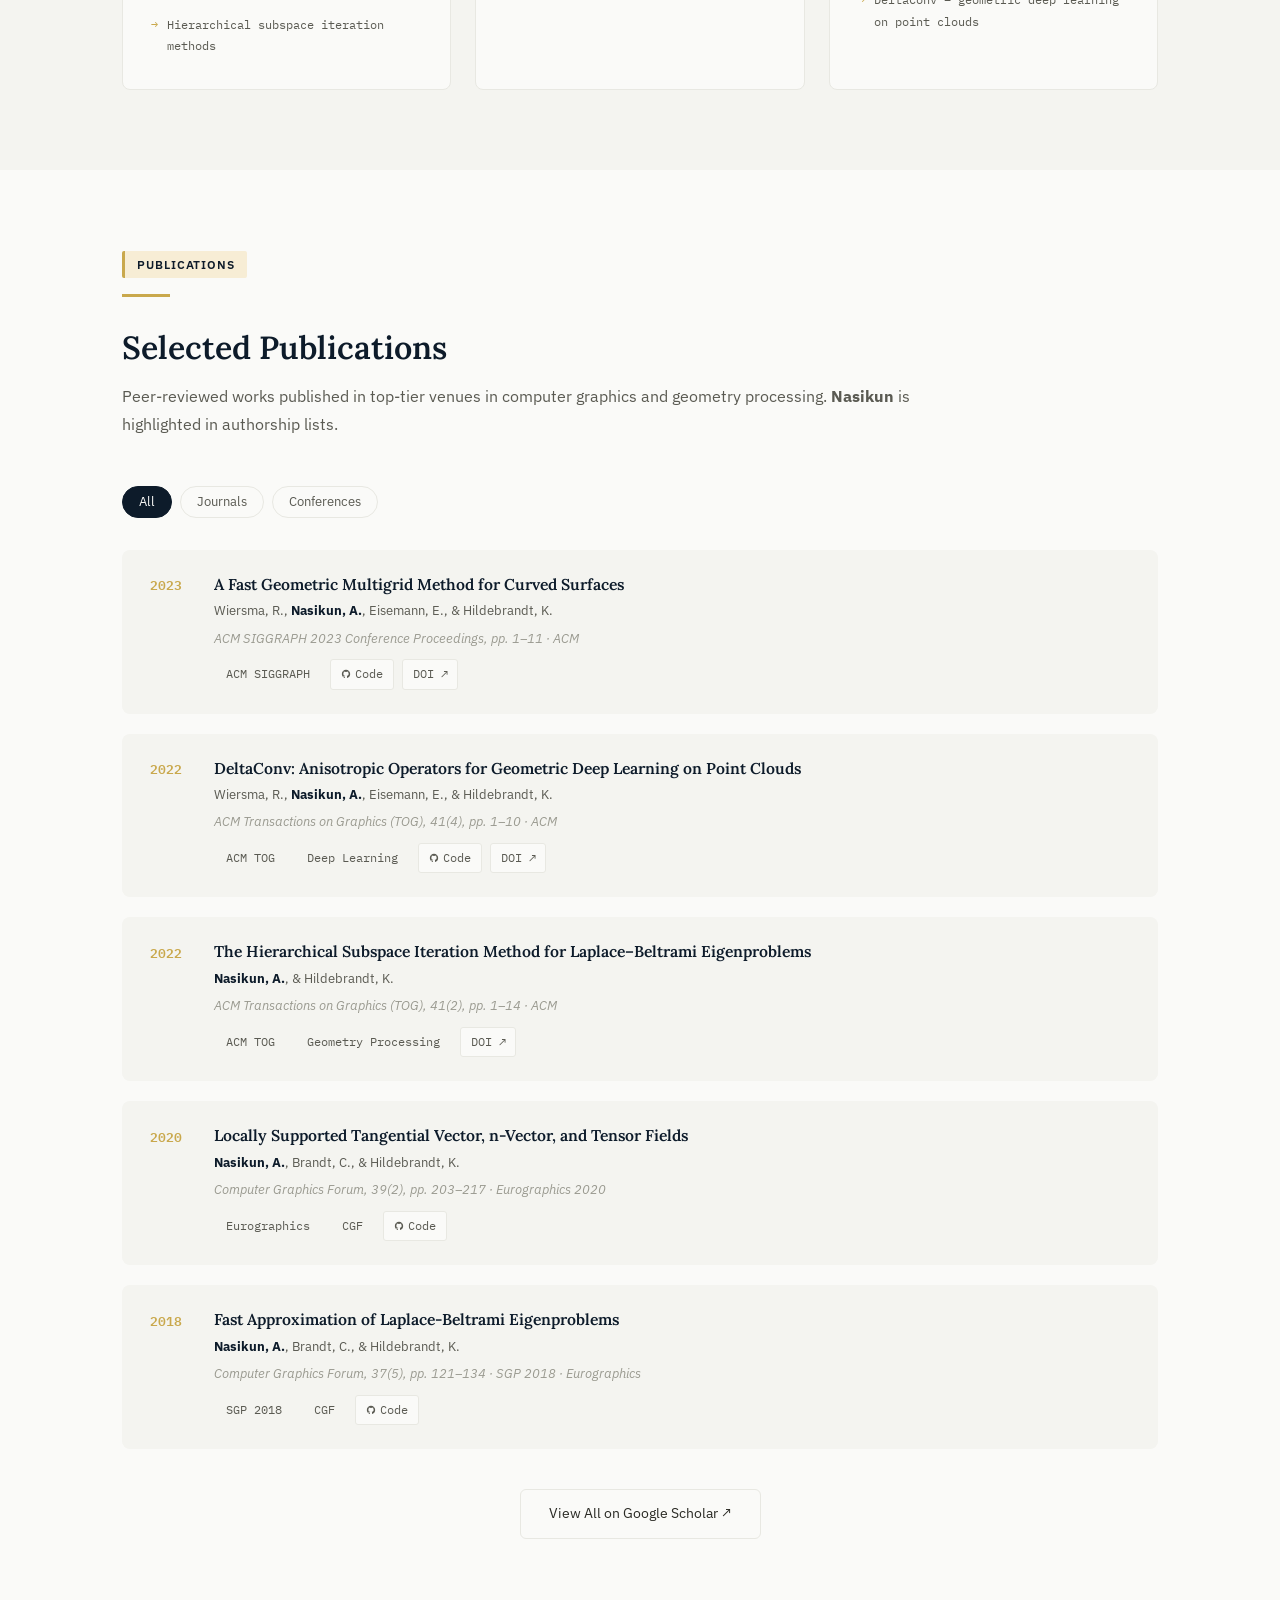
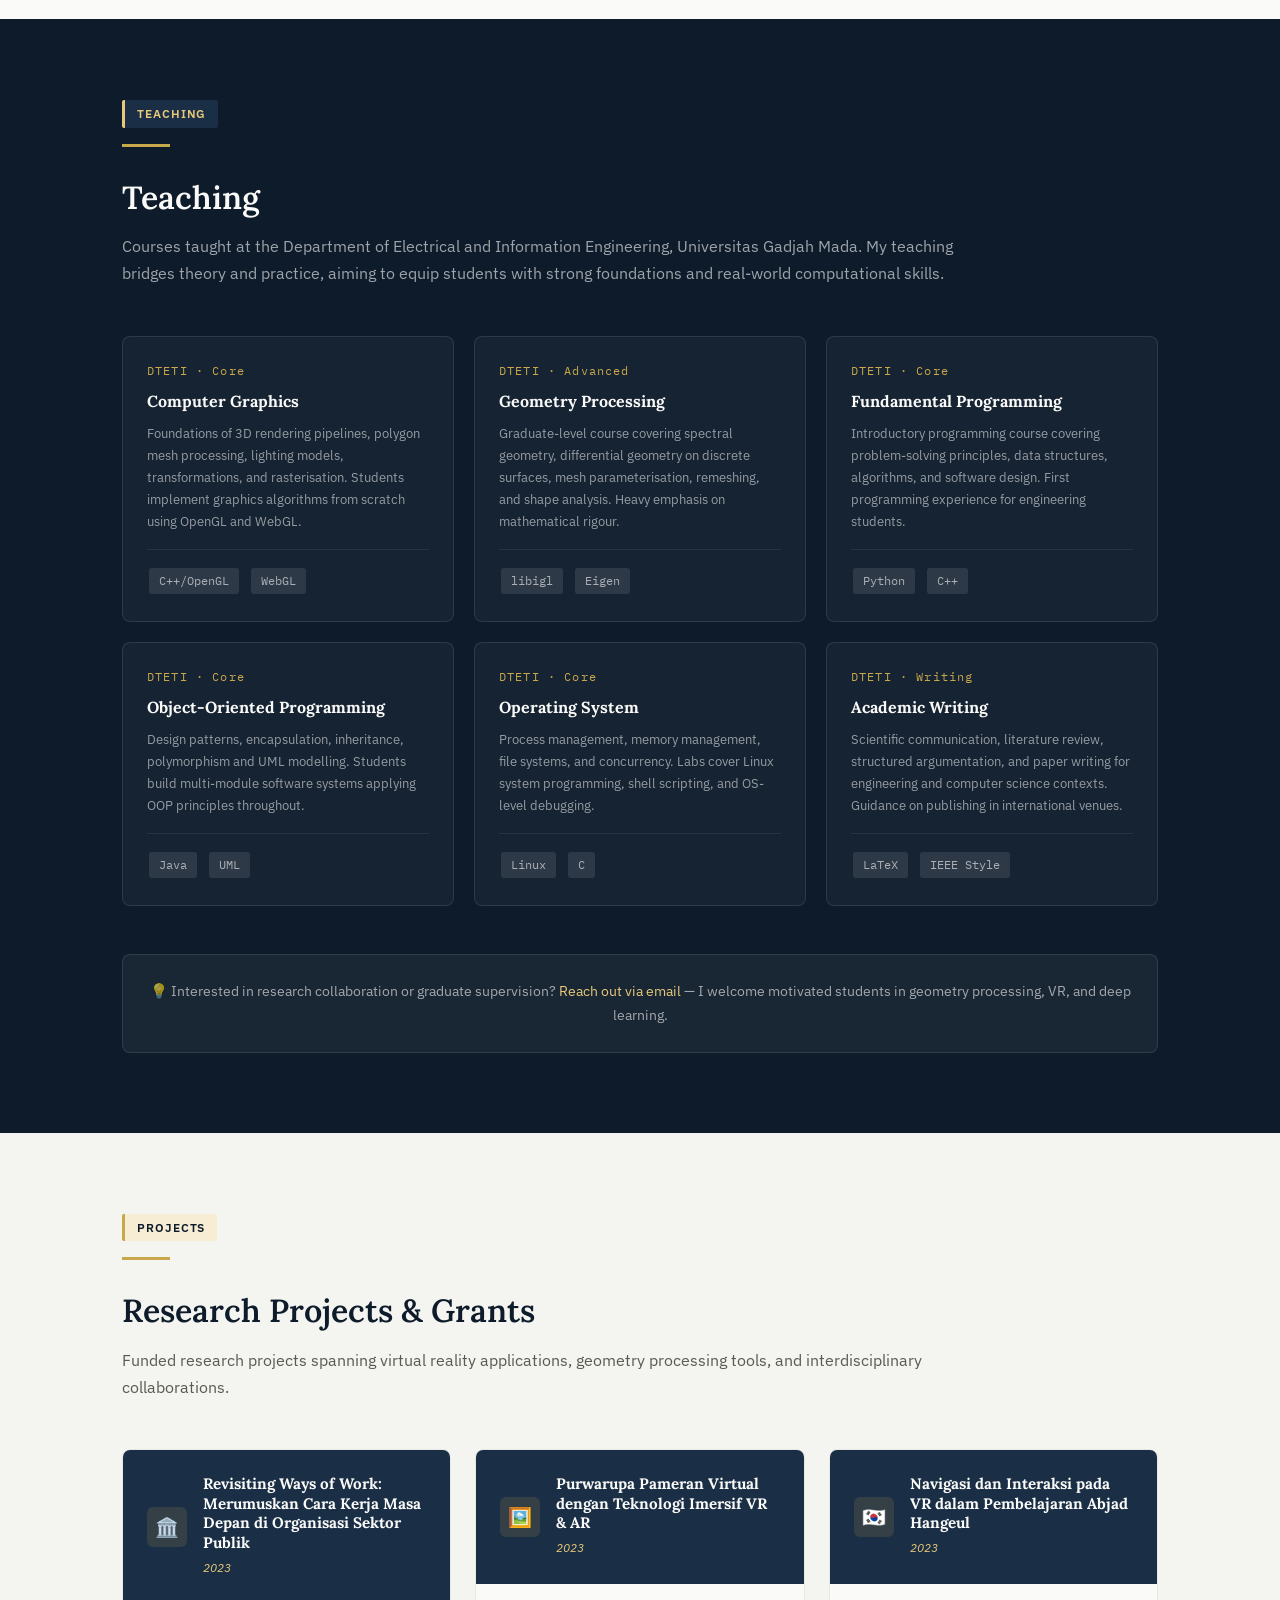
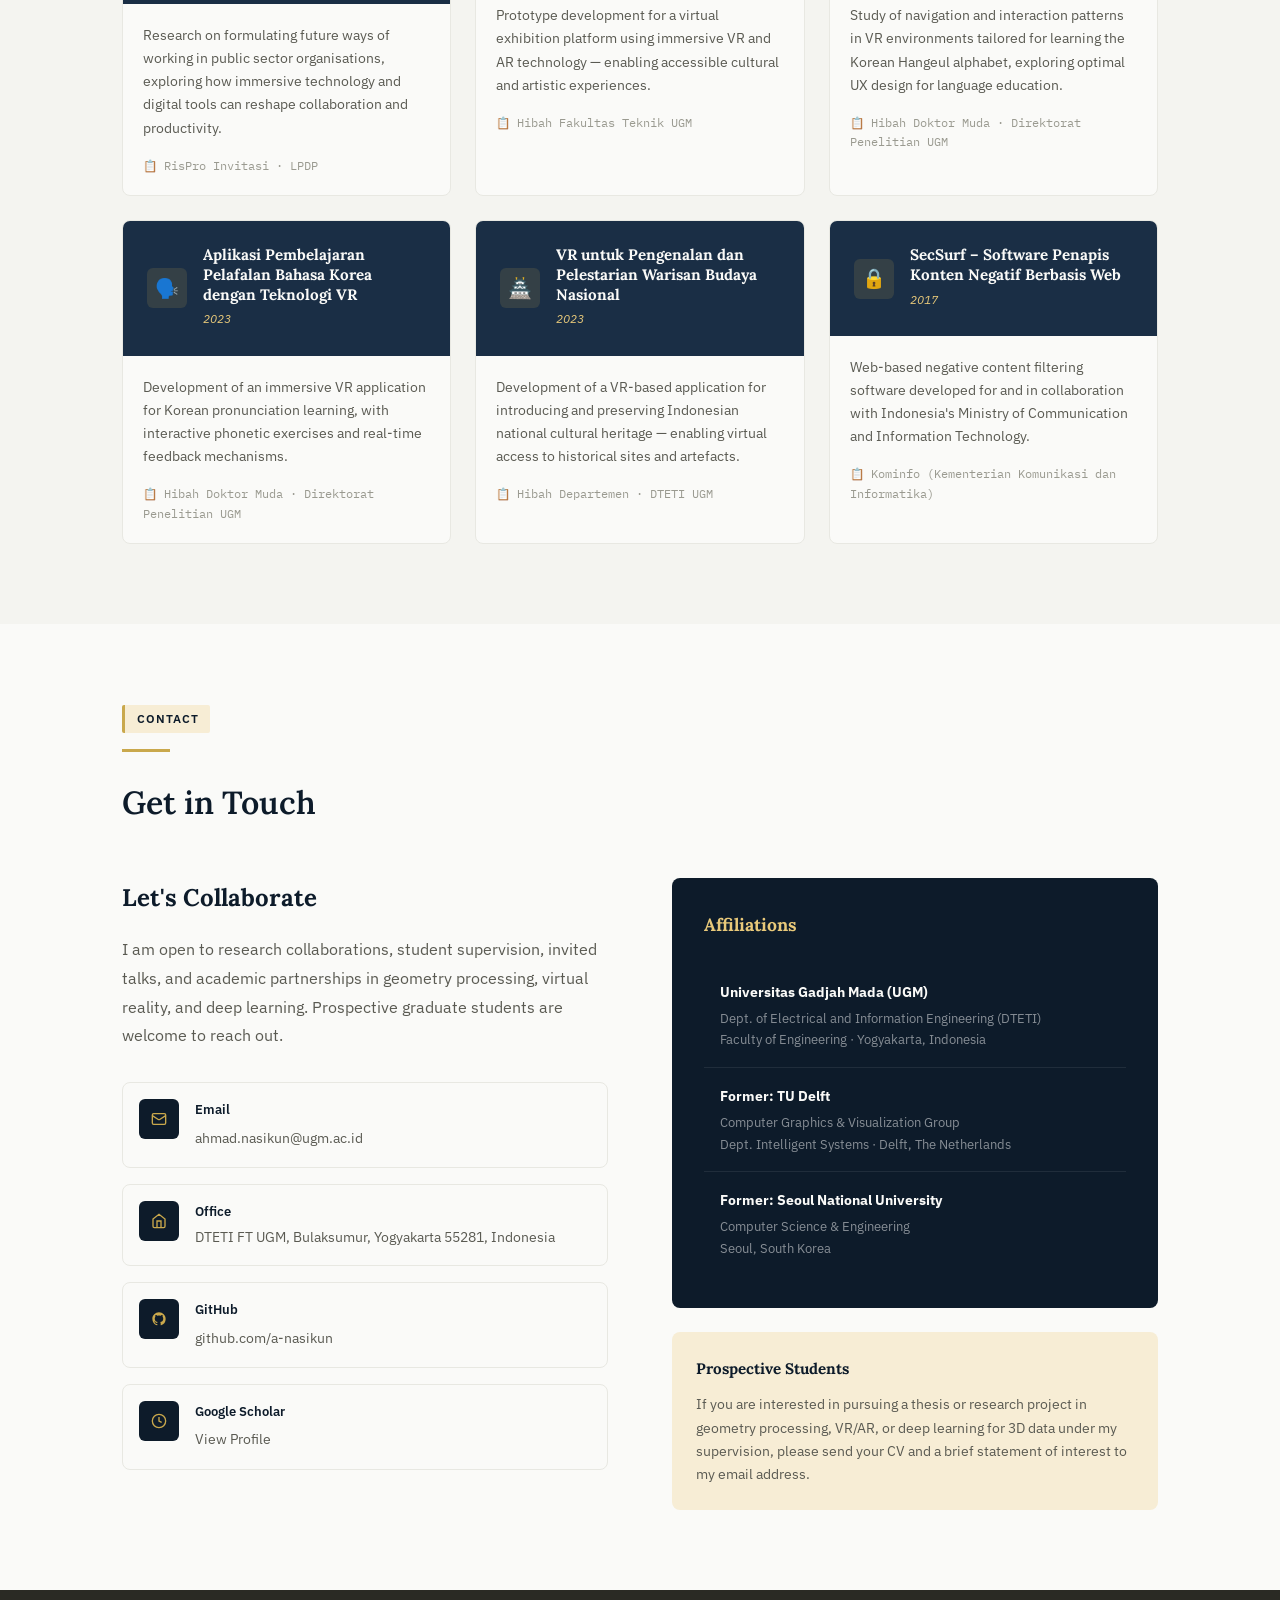
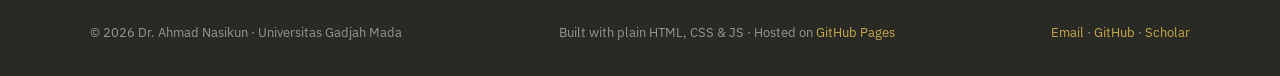
==== commit 10e19342: "Util - Adding photo to the web" ====
--- a/index.html
+++ b/index.html
@@ -72,7 +72,9 @@
     </div>
 
     <div class="hero-card">
-      <div class="hero-photo">🎓</div>
+      <div class="hero-photo">
+        <img src="assets/images/nasikun_photo.png" alt="Dr. Ahmad Nasikun" style="width:100%;height:100%;object-fit:cover;" />
+      </div>
       <div class="hero-card-info">
         <h3>Dr. Ahmad Nasikun, S.T., M.Sc.</h3>
         <p>DTETI FT · Universitas Gadjah Mada</p>
--- a/css/style.css
+++ b/css/style.css
@@ -0,0 +1,857 @@
+/* ================================================================
+   Dr. Ahmad Nasikun – Personal Academic Website
+   Design: Refined editorial, deep navy + warm gold palette
+   ================================================================ */
+
+@import url('https://fonts.googleapis.com/css2?family=Lora:ital,wght@0,400;0,500;0,600;0,700;1,400;1,500&family=IBM+Plex+Sans:wght@300;400;500;600&family=IBM+Plex+Mono:wght@400;500&display=swap');
+
+/* ── Variables ─────────────────────────────────────────────────── */
+:root {
+  --navy:       #0d1b2a;
+  --navy-mid:   #1a2e45;
+  --navy-soft:  #243b55;
+  --gold:       #c9a84c;
+  --gold-light: #e8c97a;
+  --gold-pale:  #f7edd5;
+  --white:      #fafaf8;
+  --gray-100:   #f4f4f0;
+  --gray-200:   #e8e8e2;
+  --gray-400:   #9a9a90;
+  --gray-600:   #5a5a52;
+  --gray-800:   #2a2a24;
+
+  --font-serif: 'Lora', Georgia, serif;
+  --font-sans:  'IBM Plex Sans', system-ui, sans-serif;
+  --font-mono:  'IBM Plex Mono', monospace;
+
+  --radius:     6px;
+  --shadow-sm:  0 2px 8px rgba(13,27,42,0.08);
+  --shadow-md:  0 6px 24px rgba(13,27,42,0.12);
+  --shadow-lg:  0 16px 48px rgba(13,27,42,0.18);
+
+  --transition: 0.25s cubic-bezier(0.4, 0, 0.2, 1);
+}
+
+/* ── Reset ─────────────────────────────────────────────────────── */
+*, *::before, *::after { box-sizing: border-box; margin: 0; padding: 0; }
+html { scroll-behavior: smooth; font-size: 16px; }
+body {
+  font-family: var(--font-sans);
+  background: var(--white);
+  color: var(--gray-800);
+  line-height: 1.7;
+  overflow-x: hidden;
+}
+img { max-width: 100%; display: block; }
+a { color: inherit; text-decoration: none; }
+
+/* ── Utility ───────────────────────────────────────────────────── */
+.container { max-width: 1100px; margin: 0 auto; padding: 0 2rem; }
+.section    { padding: 5rem 0; }
+.section-sm { padding: 3rem 0; }
+
+.badge {
+  display: inline-block;
+  padding: 0.25rem 0.75rem;
+  background: var(--gold-pale);
+  color: var(--navy);
+  font-size: 0.72rem;
+  font-weight: 600;
+  letter-spacing: 0.08em;
+  text-transform: uppercase;
+  border-radius: 2px;
+  border-left: 3px solid var(--gold);
+}
+.badge-dark {
+  background: var(--navy-mid);
+  color: var(--gold-light);
+  border-left-color: var(--gold-light);
+}
+
+.tag {
+  display: inline-block;
+  padding: 0.2rem 0.6rem;
+  background: var(--gray-100);
+  color: var(--gray-600);
+  font-size: 0.72rem;
+  font-family: var(--font-mono);
+  border-radius: 3px;
+  margin: 0.15rem;
+}
+
+.divider {
+  width: 3rem;
+  height: 3px;
+  background: var(--gold);
+  margin: 1rem 0 1.5rem 0;
+}
+
+.section-header {
+  margin-bottom: 3rem;
+}
+.section-header h2 {
+  font-family: var(--font-serif);
+  font-size: 2rem;
+  font-weight: 600;
+  color: var(--navy);
+  margin-bottom: 0.5rem;
+}
+.section-header p {
+  color: var(--gray-600);
+  max-width: 52rem;
+  font-size: 1.0rem;
+}
+
+/* ── Navigation ────────────────────────────────────────────────── */
+#navbar {
+  position: fixed;
+  top: 0; left: 0; right: 0;
+  z-index: 1000;
+  background: transparent;
+  transition: background var(--transition), box-shadow var(--transition), padding var(--transition);
+  padding: 1.2rem 0;
+}
+#navbar.scrolled {
+  background: rgba(13, 27, 42, 0.97);
+  box-shadow: 0 2px 16px rgba(0,0,0,0.3);
+  padding: 0.75rem 0;
+}
+.nav-inner {
+  display: flex;
+  align-items: center;
+  justify-content: space-between;
+  max-width: 1100px;
+  margin: 0 auto;
+  padding: 0 2rem;
+}
+.nav-brand {
+  font-family: var(--font-serif);
+  font-size: 1.15rem;
+  font-weight: 600;
+  color: var(--white);
+  letter-spacing: 0.02em;
+}
+.nav-brand span { color: var(--gold); }
+.nav-links {
+  display: flex;
+  gap: 0.25rem;
+  list-style: none;
+  align-items: center;
+}
+.nav-links a {
+  color: rgba(255,255,255,0.85);
+  font-size: 0.85rem;
+  font-weight: 500;
+  padding: 0.5rem 0.9rem;
+  border-radius: var(--radius);
+  letter-spacing: 0.04em;
+  transition: color var(--transition), background var(--transition);
+}
+.nav-links a:hover, .nav-links a.active {
+  color: var(--gold-light);
+  background: rgba(255,255,255,0.08);
+}
+.nav-cta a {
+  background: var(--gold) !important;
+  color: var(--navy) !important;
+  font-weight: 600 !important;
+  padding: 0.5rem 1rem !important;
+}
+.nav-cta a:hover { background: var(--gold-light) !important; }
+
+#hamburger {
+  display: none;
+  flex-direction: column;
+  gap: 5px;
+  cursor: pointer;
+  padding: 5px;
+}
+#hamburger span {
+  width: 24px; height: 2px;
+  background: var(--white);
+  transition: var(--transition);
+}
+
+/* ── Hero ──────────────────────────────────────────────────────── */
+#hero {
+  min-height: 100vh;
+  background: var(--navy);
+  position: relative;
+  display: flex;
+  align-items: center;
+  overflow: hidden;
+}
+.hero-bg {
+  position: absolute;
+  inset: 0;
+  background: 
+    radial-gradient(ellipse 80% 60% at 70% 40%, rgba(201,168,76,0.07) 0%, transparent 60%),
+    radial-gradient(ellipse 60% 80% at 20% 80%, rgba(36,59,85,0.8) 0%, transparent 60%),
+    linear-gradient(135deg, #0d1b2a 0%, #1a2e45 50%, #0d1b2a 100%);
+}
+.hero-grid {
+  position: absolute;
+  inset: 0;
+  background-image:
+    linear-gradient(rgba(201,168,76,0.04) 1px, transparent 1px),
+    linear-gradient(90deg, rgba(201,168,76,0.04) 1px, transparent 1px);
+  background-size: 60px 60px;
+}
+.hero-content {
+  position: relative;
+  z-index: 2;
+  display: grid;
+  grid-template-columns: 1fr 380px;
+  gap: 4rem;
+  align-items: center;
+  width: 100%;
+  max-width: 1100px;
+  margin: 0 auto;
+  padding: 8rem 2rem 4rem;
+}
+.hero-text { animation: fadeUp 0.8s ease both; }
+.hero-eyebrow {
+  font-family: var(--font-mono);
+  font-size: 0.8rem;
+  color: var(--gold);
+  letter-spacing: 0.15em;
+  text-transform: uppercase;
+  margin-bottom: 1.25rem;
+  display: flex;
+  align-items: center;
+  gap: 0.75rem;
+}
+.hero-eyebrow::before {
+  content: '';
+  display: inline-block;
+  width: 2rem;
+  height: 1px;
+  background: var(--gold);
+}
+.hero-name {
+  font-family: var(--font-serif);
+  font-size: clamp(2.5rem, 5vw, 3.8rem);
+  font-weight: 700;
+  color: var(--white);
+  line-height: 1.1;
+  margin-bottom: 0.5rem;
+}
+.hero-title {
+  font-family: var(--font-serif);
+  font-size: 1.2rem;
+  color: var(--gold-light);
+  font-style: italic;
+  margin-bottom: 1.5rem;
+}
+.hero-desc {
+  color: rgba(255,255,255,0.72);
+  font-size: 1rem;
+  line-height: 1.8;
+  max-width: 42rem;
+  margin-bottom: 2rem;
+}
+.hero-tags {
+  display: flex;
+  flex-wrap: wrap;
+  gap: 0.5rem;
+  margin-bottom: 2.5rem;
+}
+.hero-tag {
+  padding: 0.35rem 0.9rem;
+  border: 1px solid rgba(201,168,76,0.35);
+  border-radius: 2px;
+  color: var(--gold-light);
+  font-size: 0.78rem;
+  font-family: var(--font-mono);
+  letter-spacing: 0.04em;
+  background: rgba(201,168,76,0.06);
+}
+.hero-actions {
+  display: flex;
+  gap: 1rem;
+  flex-wrap: wrap;
+}
+.btn-primary {
+  padding: 0.85rem 1.8rem;
+  background: var(--gold);
+  color: var(--navy);
+  font-weight: 600;
+  font-size: 0.88rem;
+  letter-spacing: 0.04em;
+  border-radius: var(--radius);
+  transition: background var(--transition), transform var(--transition), box-shadow var(--transition);
+}
+.btn-primary:hover {
+  background: var(--gold-light);
+  transform: translateY(-2px);
+  box-shadow: 0 8px 24px rgba(201,168,76,0.3);
+}
+.btn-secondary {
+  padding: 0.85rem 1.8rem;
+  border: 1px solid rgba(255,255,255,0.25);
+  color: rgba(255,255,255,0.85);
+  font-size: 0.88rem;
+  border-radius: var(--radius);
+  transition: border-color var(--transition), color var(--transition);
+}
+.btn-secondary:hover {
+  border-color: var(--gold);
+  color: var(--gold-light);
+}
+
+.hero-card {
+  animation: fadeUp 0.8s 0.2s ease both;
+  background: rgba(255,255,255,0.04);
+  border: 1px solid rgba(201,168,76,0.2);
+  border-radius: 12px;
+  padding: 2rem;
+  backdrop-filter: blur(8px);
+}
+.hero-photo {
+  width: 140px;
+  height: 140px;
+  border-radius: 50%;
+  border: 3px solid var(--gold);
+  background: var(--navy-mid);
+  margin: 0 auto 1.5rem;
+  overflow: hidden;
+  display: flex;
+  align-items: center;
+  justify-content: center;
+  font-size: 3.5rem;
+}
+.hero-card-info { text-align: center; margin-bottom: 1.5rem; }
+.hero-card-info h3 {
+  font-family: var(--font-serif);
+  color: var(--white);
+  font-size: 1.1rem;
+  margin-bottom: 0.25rem;
+}
+.hero-card-info p {
+  color: var(--gold-light);
+  font-size: 0.82rem;
+  font-style: italic;
+}
+.hero-card-links {
+  display: flex;
+  flex-direction: column;
+  gap: 0.6rem;
+}
+.hero-link-item {
+  display: flex;
+  align-items: center;
+  gap: 0.6rem;
+  color: rgba(255,255,255,0.7);
+  font-size: 0.82rem;
+  padding: 0.5rem;
+  border-radius: 4px;
+  transition: color var(--transition), background var(--transition);
+}
+.hero-link-item:hover {
+  color: var(--gold-light);
+  background: rgba(255,255,255,0.05);
+}
+.hero-link-item svg { flex-shrink: 0; opacity: 0.7; }
+
+.hero-stats {
+  display: grid;
+  grid-template-columns: repeat(3, 1fr);
+  gap: 1rem;
+  margin-top: 1.5rem;
+  padding-top: 1.5rem;
+  border-top: 1px solid rgba(255,255,255,0.1);
+}
+.stat { text-align: center; }
+.stat-num {
+  font-family: var(--font-serif);
+  font-size: 1.6rem;
+  font-weight: 700;
+  color: var(--gold);
+  line-height: 1;
+}
+.stat-label {
+  font-size: 0.7rem;
+  color: rgba(255,255,255,0.5);
+  text-transform: uppercase;
+  letter-spacing: 0.06em;
+  margin-top: 0.25rem;
+}
+
+/* ── About ─────────────────────────────────────────────────────── */
+#about { background: var(--white); }
+.about-grid {
+  display: grid;
+  grid-template-columns: 1fr 1fr;
+  gap: 4rem;
+  align-items: start;
+}
+.about-text p {
+  color: var(--gray-600);
+  margin-bottom: 1.2rem;
+  line-height: 1.85;
+}
+.about-text p:first-of-type {
+  font-size: 1.05rem;
+  color: var(--gray-800);
+}
+.education-card {
+  background: var(--gray-100);
+  border-radius: 8px;
+  padding: 1.5rem;
+  margin-top: 2rem;
+}
+.education-card h3 {
+  font-family: var(--font-serif);
+  font-size: 1rem;
+  color: var(--navy);
+  margin-bottom: 1rem;
+  padding-bottom: 0.5rem;
+  border-bottom: 2px solid var(--gold);
+  display: inline-block;
+}
+.edu-item {
+  display: flex;
+  gap: 1rem;
+  margin-bottom: 1.25rem;
+  padding-bottom: 1.25rem;
+  border-bottom: 1px solid var(--gray-200);
+}
+.edu-item:last-child { margin-bottom: 0; padding-bottom: 0; border-bottom: none; }
+.edu-icon {
+  width: 2.5rem;
+  height: 2.5rem;
+  border-radius: 50%;
+  background: var(--navy);
+  color: var(--gold);
+  display: flex;
+  align-items: center;
+  justify-content: center;
+  font-size: 0.9rem;
+  flex-shrink: 0;
+  font-weight: 700;
+  font-family: var(--font-mono);
+}
+.edu-info h4 { font-size: 0.9rem; font-weight: 600; color: var(--navy); margin-bottom: 0.15rem; }
+.edu-info p  { font-size: 0.8rem; color: var(--gray-600); line-height: 1.4; }
+.edu-info .year { font-size: 0.72rem; color: var(--gold); font-family: var(--font-mono); margin-top: 0.15rem; }
+
+/* ── Research ──────────────────────────────────────────────────── */
+#research { background: var(--gray-100); }
+.research-grid {
+  display: grid;
+  grid-template-columns: repeat(auto-fit, minmax(300px, 1fr));
+  gap: 1.5rem;
+}
+.research-card {
+  background: var(--white);
+  border-radius: 8px;
+  padding: 1.75rem;
+  border: 1px solid var(--gray-200);
+  transition: transform var(--transition), box-shadow var(--transition), border-color var(--transition);
+  position: relative;
+  overflow: hidden;
+}
+.research-card::before {
+  content: '';
+  position: absolute;
+  top: 0; left: 0; right: 0;
+  height: 3px;
+  background: var(--gold);
+  transform: scaleX(0);
+  transition: transform var(--transition);
+  transform-origin: left;
+}
+.research-card:hover::before { transform: scaleX(1); }
+.research-card:hover {
+  transform: translateY(-4px);
+  box-shadow: var(--shadow-md);
+  border-color: transparent;
+}
+.research-icon {
+  font-size: 2rem;
+  margin-bottom: 1rem;
+}
+.research-card h3 {
+  font-family: var(--font-serif);
+  font-size: 1.05rem;
+  font-weight: 600;
+  color: var(--navy);
+  margin-bottom: 0.75rem;
+}
+.research-card p {
+  font-size: 0.88rem;
+  color: var(--gray-600);
+  line-height: 1.75;
+  margin-bottom: 1rem;
+}
+.research-projects { list-style: none; }
+.research-projects li {
+  font-size: 0.78rem;
+  color: var(--gray-600);
+  padding: 0.25rem 0;
+  padding-left: 1rem;
+  position: relative;
+  font-family: var(--font-mono);
+}
+.research-projects li::before {
+  content: '→';
+  position: absolute;
+  left: 0;
+  color: var(--gold);
+}
+
+/* ── Publications ──────────────────────────────────────────────── */
+#publications { background: var(--white); }
+.pub-filters {
+  display: flex;
+  gap: 0.5rem;
+  flex-wrap: wrap;
+  margin-bottom: 2rem;
+}
+.pub-filter {
+  padding: 0.4rem 1rem;
+  border: 1px solid var(--gray-200);
+  background: none;
+  border-radius: 99px;
+  font-size: 0.82rem;
+  font-family: var(--font-sans);
+  color: var(--gray-600);
+  cursor: pointer;
+  transition: var(--transition);
+}
+.pub-filter.active, .pub-filter:hover {
+  background: var(--navy);
+  color: var(--white);
+  border-color: var(--navy);
+}
+
+.pub-list { display: flex; flex-direction: column; gap: 1.25rem; }
+.pub-item {
+  background: var(--gray-100);
+  border-radius: 8px;
+  padding: 1.5rem;
+  border-left: 4px solid transparent;
+  transition: border-color var(--transition), box-shadow var(--transition);
+  display: grid;
+  grid-template-columns: auto 1fr;
+  gap: 1rem;
+  align-items: start;
+}
+.pub-item:hover {
+  border-left-color: var(--gold);
+  box-shadow: var(--shadow-sm);
+}
+.pub-year {
+  font-family: var(--font-mono);
+  font-size: 0.8rem;
+  color: var(--gold);
+  font-weight: 600;
+  white-space: nowrap;
+  padding-top: 0.1rem;
+  min-width: 3rem;
+}
+.pub-content h4 {
+  font-family: var(--font-serif);
+  font-size: 0.98rem;
+  font-weight: 600;
+  color: var(--navy);
+  margin-bottom: 0.3rem;
+  line-height: 1.4;
+}
+.pub-content .pub-authors {
+  font-size: 0.82rem;
+  color: var(--gray-600);
+  margin-bottom: 0.3rem;
+}
+.pub-content .pub-authors strong { color: var(--navy); }
+.pub-content .pub-venue {
+  font-size: 0.8rem;
+  font-style: italic;
+  color: var(--gray-400);
+  margin-bottom: 0.6rem;
+}
+.pub-links { display: flex; gap: 0.5rem; flex-wrap: wrap; }
+.pub-link {
+  display: inline-flex;
+  align-items: center;
+  gap: 0.3rem;
+  padding: 0.2rem 0.6rem;
+  background: var(--white);
+  border: 1px solid var(--gray-200);
+  border-radius: 3px;
+  font-size: 0.72rem;
+  font-family: var(--font-mono);
+  color: var(--gray-600);
+  transition: var(--transition);
+}
+.pub-link:hover { border-color: var(--gold); color: var(--navy); }
+
+/* ── Teaching ──────────────────────────────────────────────────── */
+#teaching { background: var(--navy); }
+#teaching .section-header h2 { color: var(--white); }
+#teaching .section-header p  { color: rgba(255,255,255,0.6); }
+#teaching .divider { background: var(--gold); }
+
+.teaching-grid {
+  display: grid;
+  grid-template-columns: repeat(auto-fit, minmax(280px, 1fr));
+  gap: 1.25rem;
+}
+.course-card {
+  background: rgba(255,255,255,0.04);
+  border: 1px solid rgba(255,255,255,0.1);
+  border-radius: 8px;
+  padding: 1.5rem;
+  transition: background var(--transition), border-color var(--transition), transform var(--transition);
+}
+.course-card:hover {
+  background: rgba(255,255,255,0.07);
+  border-color: rgba(201,168,76,0.4);
+  transform: translateY(-3px);
+}
+.course-code {
+  font-family: var(--font-mono);
+  font-size: 0.72rem;
+  color: var(--gold);
+  letter-spacing: 0.1em;
+  margin-bottom: 0.5rem;
+}
+.course-card h3 {
+  font-family: var(--font-serif);
+  font-size: 1rem;
+  color: var(--white);
+  margin-bottom: 0.5rem;
+}
+.course-card p {
+  font-size: 0.83rem;
+  color: rgba(255,255,255,0.55);
+  line-height: 1.65;
+}
+.course-meta {
+  margin-top: 1rem;
+  padding-top: 1rem;
+  border-top: 1px solid rgba(255,255,255,0.08);
+  display: flex;
+  gap: 0.5rem;
+  flex-wrap: wrap;
+}
+
+/* ── Projects ──────────────────────────────────────────────────── */
+#projects { background: var(--gray-100); }
+.projects-grid {
+  display: grid;
+  grid-template-columns: repeat(auto-fit, minmax(320px, 1fr));
+  gap: 1.5rem;
+}
+.project-card {
+  background: var(--white);
+  border-radius: 8px;
+  overflow: hidden;
+  border: 1px solid var(--gray-200);
+  transition: transform var(--transition), box-shadow var(--transition);
+}
+.project-card:hover {
+  transform: translateY(-5px);
+  box-shadow: var(--shadow-md);
+}
+.project-header {
+  background: var(--navy-mid);
+  padding: 1.5rem;
+  display: flex;
+  align-items: center;
+  gap: 1rem;
+}
+.project-icon {
+  width: 2.5rem; height: 2.5rem;
+  background: rgba(201,168,76,0.15);
+  border-radius: 6px;
+  display: flex;
+  align-items: center;
+  justify-content: center;
+  font-size: 1.2rem;
+  flex-shrink: 0;
+}
+.project-header h3 {
+  font-family: var(--font-serif);
+  font-size: 0.95rem;
+  color: var(--white);
+  line-height: 1.3;
+}
+.project-header span {
+  font-size: 0.72rem;
+  color: var(--gold-light);
+  font-style: italic;
+}
+.project-body { padding: 1.25rem; }
+.project-body p {
+  font-size: 0.85rem;
+  color: var(--gray-600);
+  line-height: 1.7;
+  margin-bottom: 1rem;
+}
+.project-funder {
+  font-size: 0.72rem;
+  color: var(--gray-400);
+  font-family: var(--font-mono);
+}
+
+/* ── Contact ───────────────────────────────────────────────────── */
+#contact { background: var(--white); }
+.contact-grid {
+  display: grid;
+  grid-template-columns: 1fr 1fr;
+  gap: 4rem;
+  align-items: start;
+}
+.contact-info h3 {
+  font-family: var(--font-serif);
+  font-size: 1.5rem;
+  color: var(--navy);
+  margin-bottom: 1rem;
+}
+.contact-info p {
+  color: var(--gray-600);
+  line-height: 1.8;
+  margin-bottom: 2rem;
+}
+.contact-items { display: flex; flex-direction: column; gap: 1rem; }
+.contact-item {
+  display: flex;
+  align-items: flex-start;
+  gap: 1rem;
+  padding: 1rem;
+  border: 1px solid var(--gray-200);
+  border-radius: 8px;
+  transition: border-color var(--transition);
+}
+.contact-item:hover { border-color: var(--gold); }
+.contact-item-icon {
+  width: 2.5rem; height: 2.5rem;
+  background: var(--navy);
+  border-radius: 6px;
+  display: flex;
+  align-items: center;
+  justify-content: center;
+  flex-shrink: 0;
+  color: var(--gold);
+}
+.contact-item-text h4 { font-size: 0.82rem; font-weight: 600; color: var(--navy); margin-bottom: 0.15rem; }
+.contact-item-text p, .contact-item-text a {
+  font-size: 0.85rem;
+  color: var(--gray-600);
+}
+.contact-item-text a:hover { color: var(--gold); }
+
+.contact-affiliations {
+  background: var(--navy);
+  border-radius: 8px;
+  padding: 2rem;
+  color: var(--white);
+}
+.contact-affiliations h3 {
+  font-family: var(--font-serif);
+  font-size: 1.1rem;
+  margin-bottom: 1.5rem;
+  color: var(--gold-light);
+}
+.affil-item {
+  padding: 1rem;
+  border-bottom: 1px solid rgba(255,255,255,0.08);
+  margin-bottom: 0;
+}
+.affil-item:last-child { border-bottom: none; }
+.affil-item h4 { font-size: 0.9rem; color: var(--white); margin-bottom: 0.2rem; }
+.affil-item p { font-size: 0.8rem; color: rgba(255,255,255,0.5); }
+
+/* ── Footer ────────────────────────────────────────────────────── */
+footer {
+  background: var(--gray-800);
+  color: rgba(255,255,255,0.5);
+  text-align: center;
+  padding: 2rem;
+  font-size: 0.82rem;
+}
+footer a { color: var(--gold); }
+footer .footer-inner {
+  display: flex;
+  align-items: center;
+  justify-content: space-between;
+  max-width: 1100px;
+  margin: 0 auto;
+  gap: 1rem;
+  flex-wrap: wrap;
+}
+
+/* ── Back to top ───────────────────────────────────────────────── */
+#back-top {
+  position: fixed;
+  bottom: 2rem;
+  right: 2rem;
+  width: 2.5rem;
+  height: 2.5rem;
+  background: var(--gold);
+  color: var(--navy);
+  border: none;
+  border-radius: 50%;
+  cursor: pointer;
+  display: flex;
+  align-items: center;
+  justify-content: center;
+  font-size: 1rem;
+  opacity: 0;
+  pointer-events: none;
+  transition: var(--transition);
+  z-index: 999;
+  box-shadow: var(--shadow-md);
+}
+#back-top.visible { opacity: 1; pointer-events: auto; }
+#back-top:hover { background: var(--gold-light); transform: translateY(-3px); }
+
+/* ── Animations ────────────────────────────────────────────────── */
+@keyframes fadeUp {
+  from { opacity: 0; transform: translateY(24px); }
+  to   { opacity: 1; transform: translateY(0); }
+}
+.animate-on-scroll {
+  opacity: 0;
+  transform: translateY(20px);
+  transition: opacity 0.6s ease, transform 0.6s ease;
+}
+.animate-on-scroll.visible {
+  opacity: 1;
+  transform: translateY(0);
+}
+
+/* ── Responsive ────────────────────────────────────────────────── */
+@media (max-width: 900px) {
+  .hero-content {
+    grid-template-columns: 1fr;
+    text-align: center;
+    padding-top: 7rem;
+  }
+  .hero-card { max-width: 360px; margin: 0 auto; }
+  .hero-eyebrow { justify-content: center; }
+  .hero-tags { justify-content: center; }
+  .hero-actions { justify-content: center; }
+  .about-grid { grid-template-columns: 1fr; gap: 2rem; }
+  .contact-grid { grid-template-columns: 1fr; gap: 2rem; }
+}
+@media (max-width: 700px) {
+  .nav-links { display: none; }
+  .nav-links.open {
+    display: flex;
+    flex-direction: column;
+    position: fixed;
+    top: 0; left: 0; right: 0; bottom: 0;
+    background: var(--navy);
+    justify-content: center;
+    align-items: center;
+    gap: 1.5rem;
+    z-index: 999;
+  }
+  .nav-links.open a { font-size: 1.2rem; }
+  #hamburger { display: flex; z-index: 1000; }
+  .pub-item { grid-template-columns: 1fr; }
+  .pub-year { margin-bottom: 0.25rem; }
+  .section { padding: 3.5rem 0; }
+}
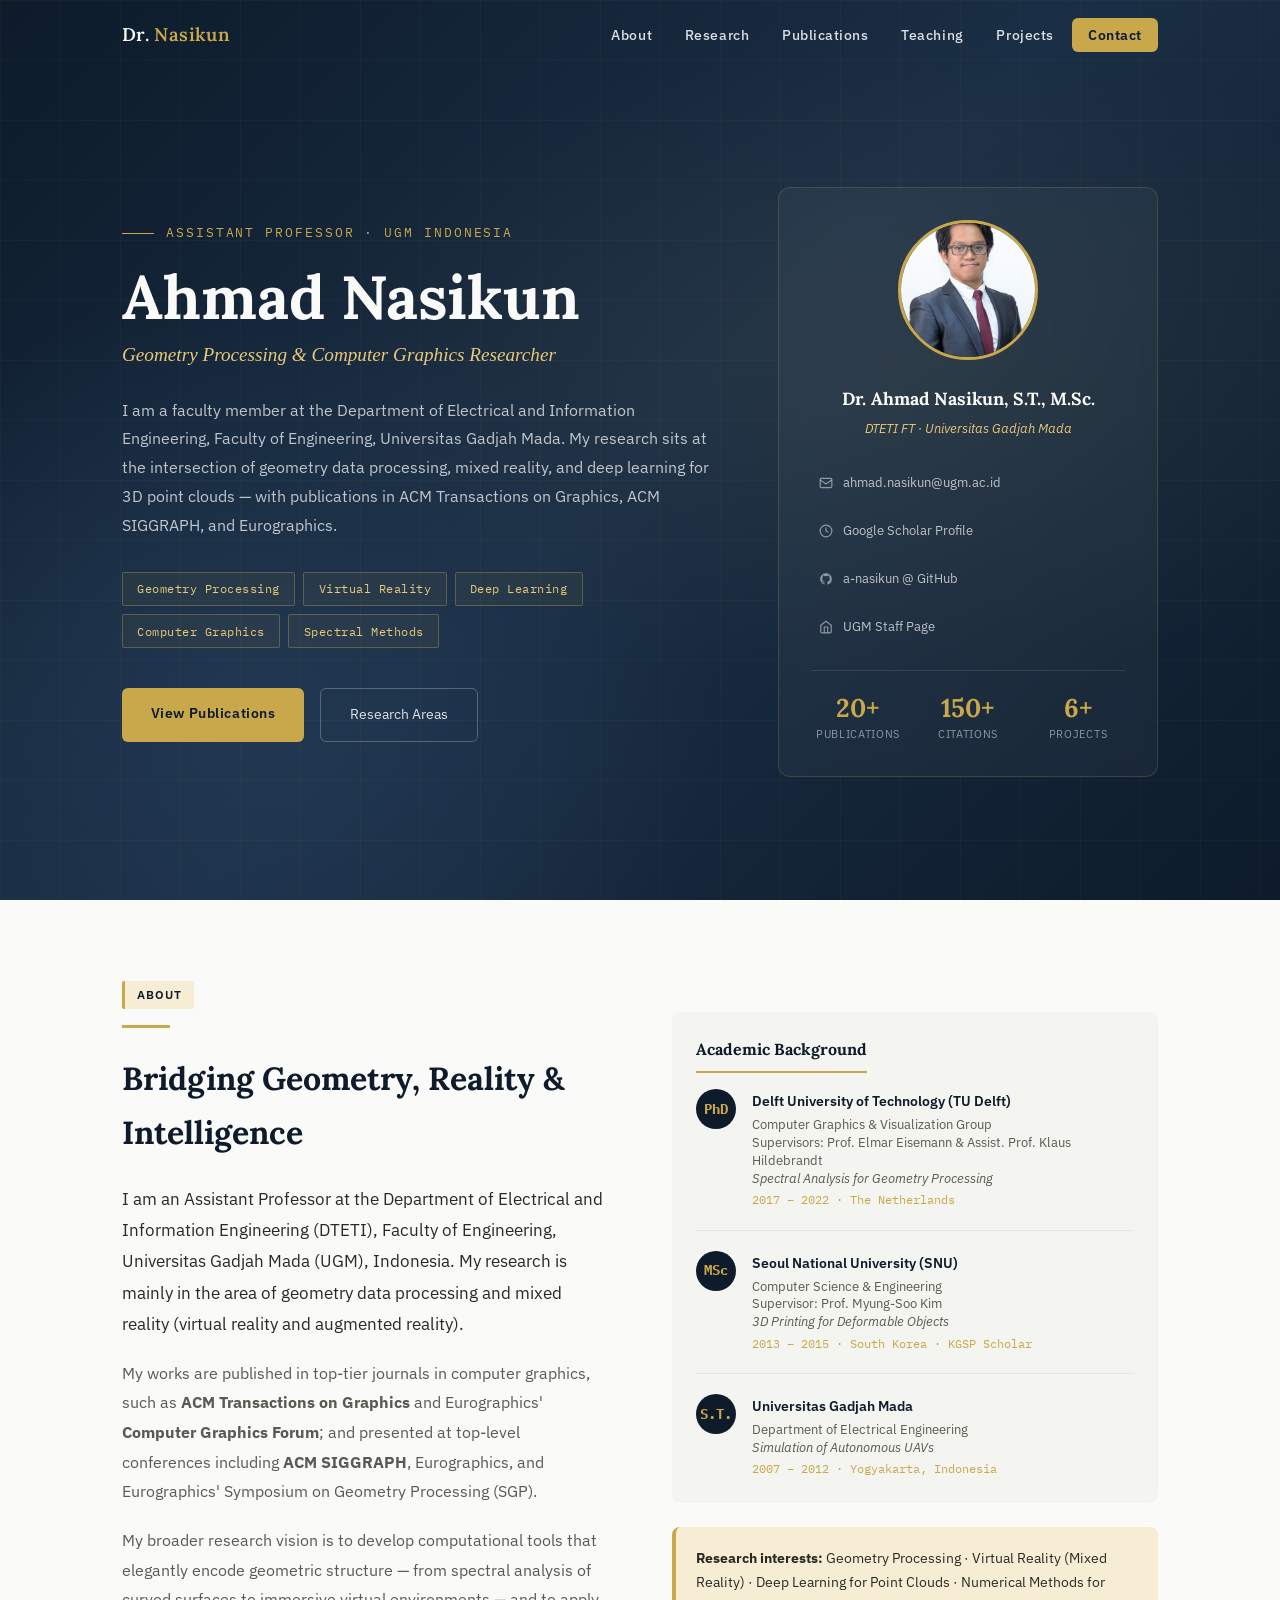
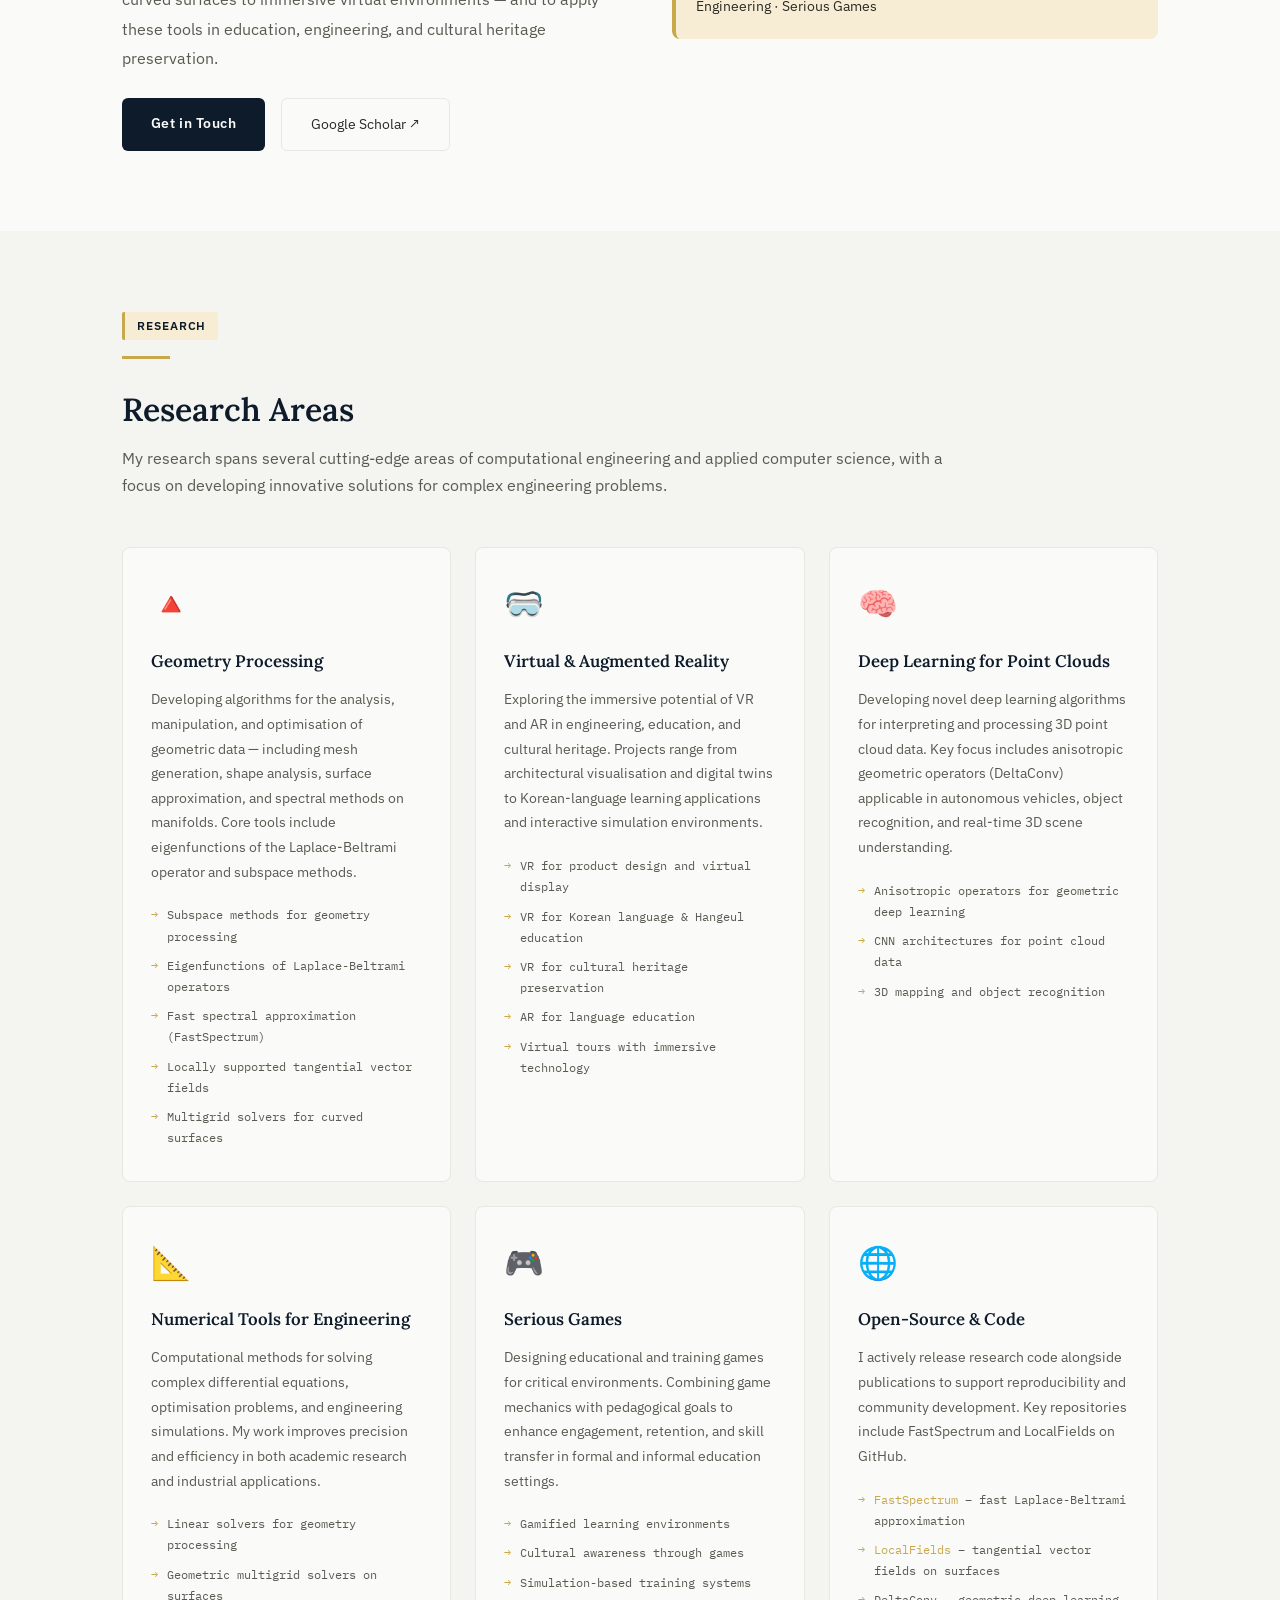
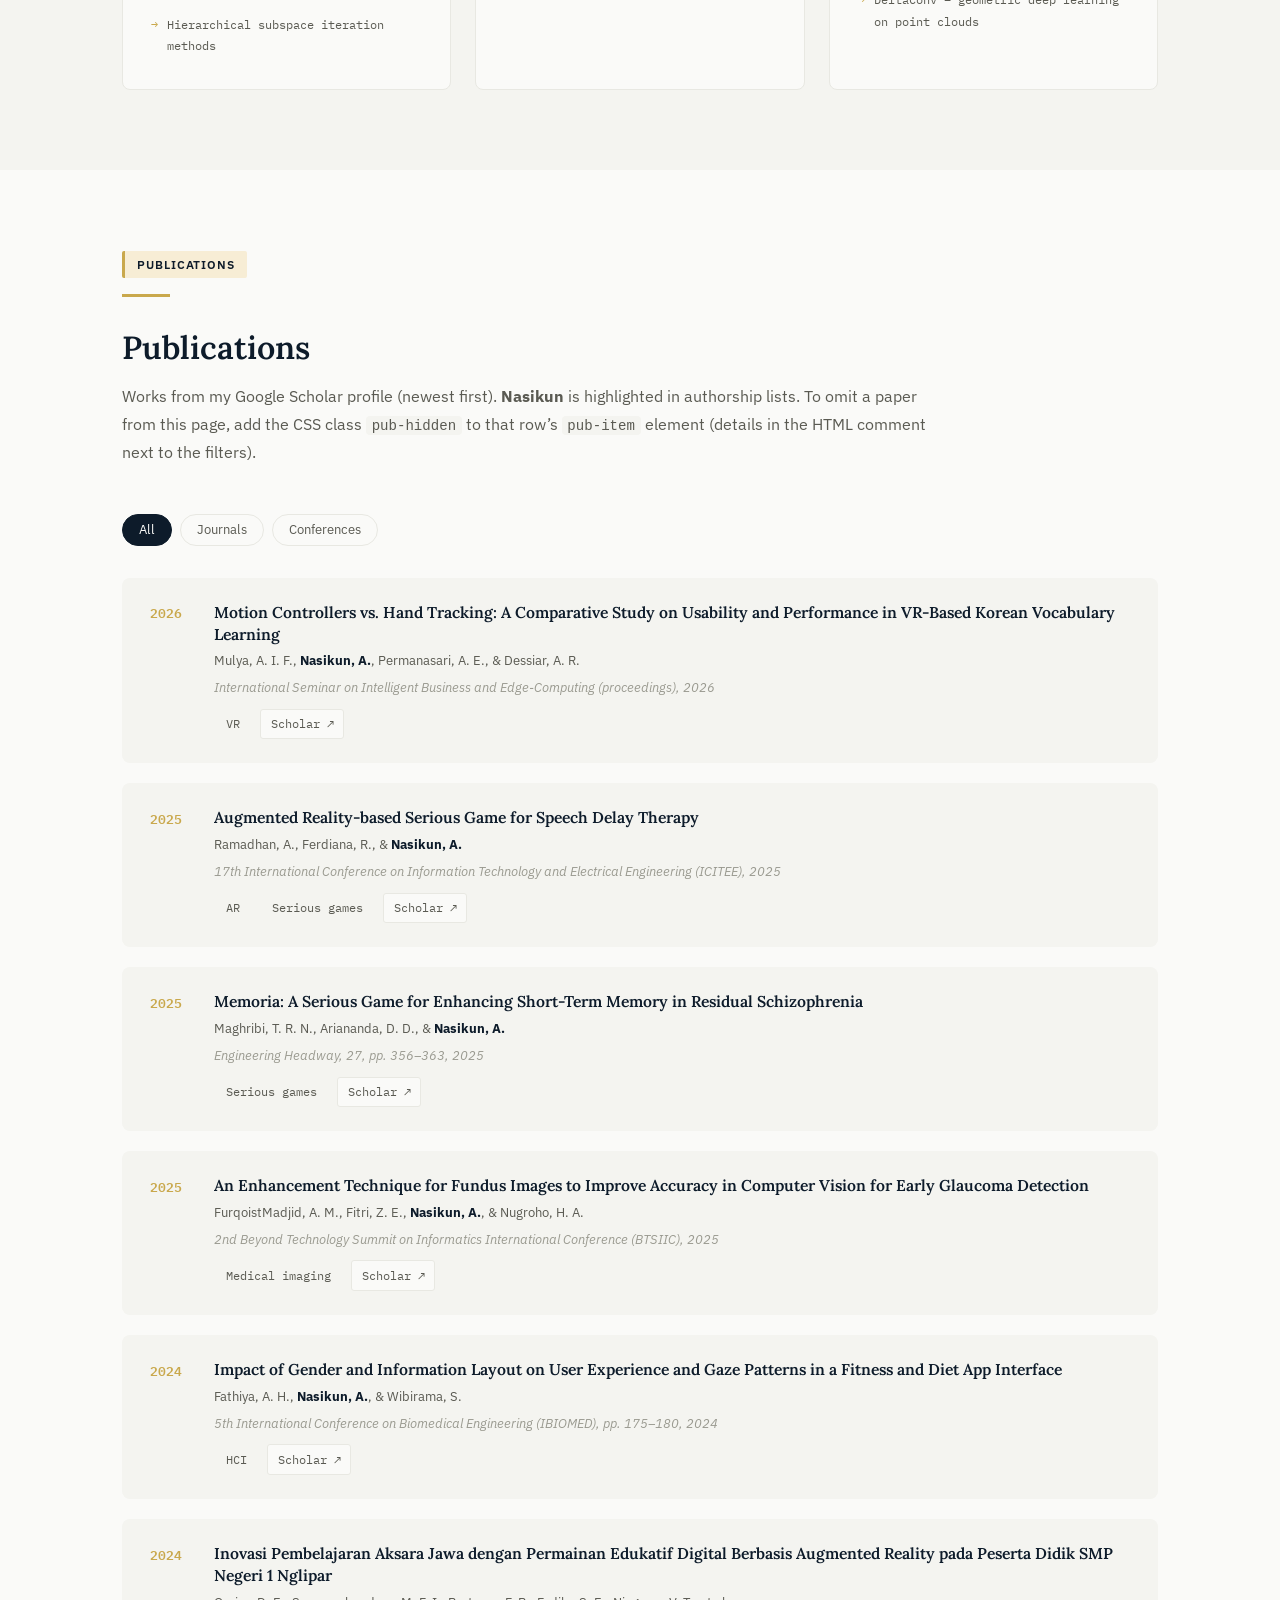
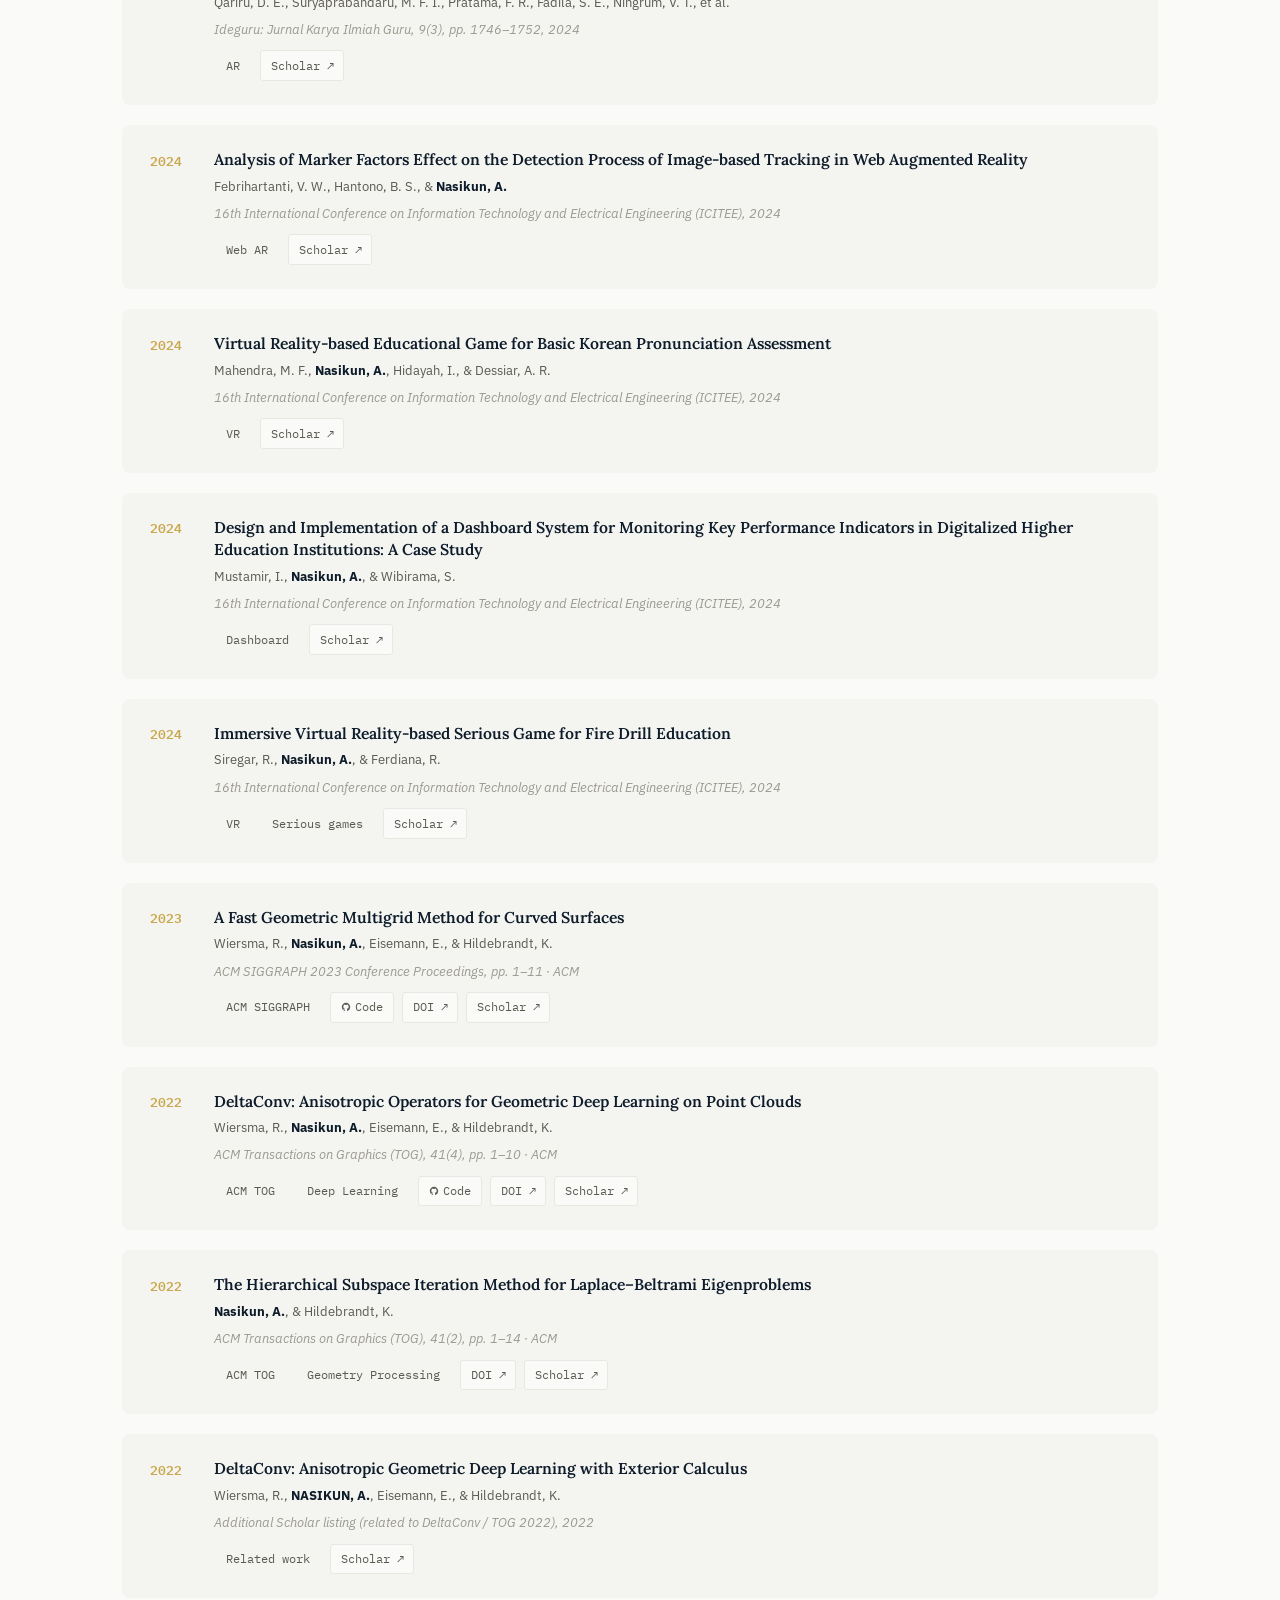
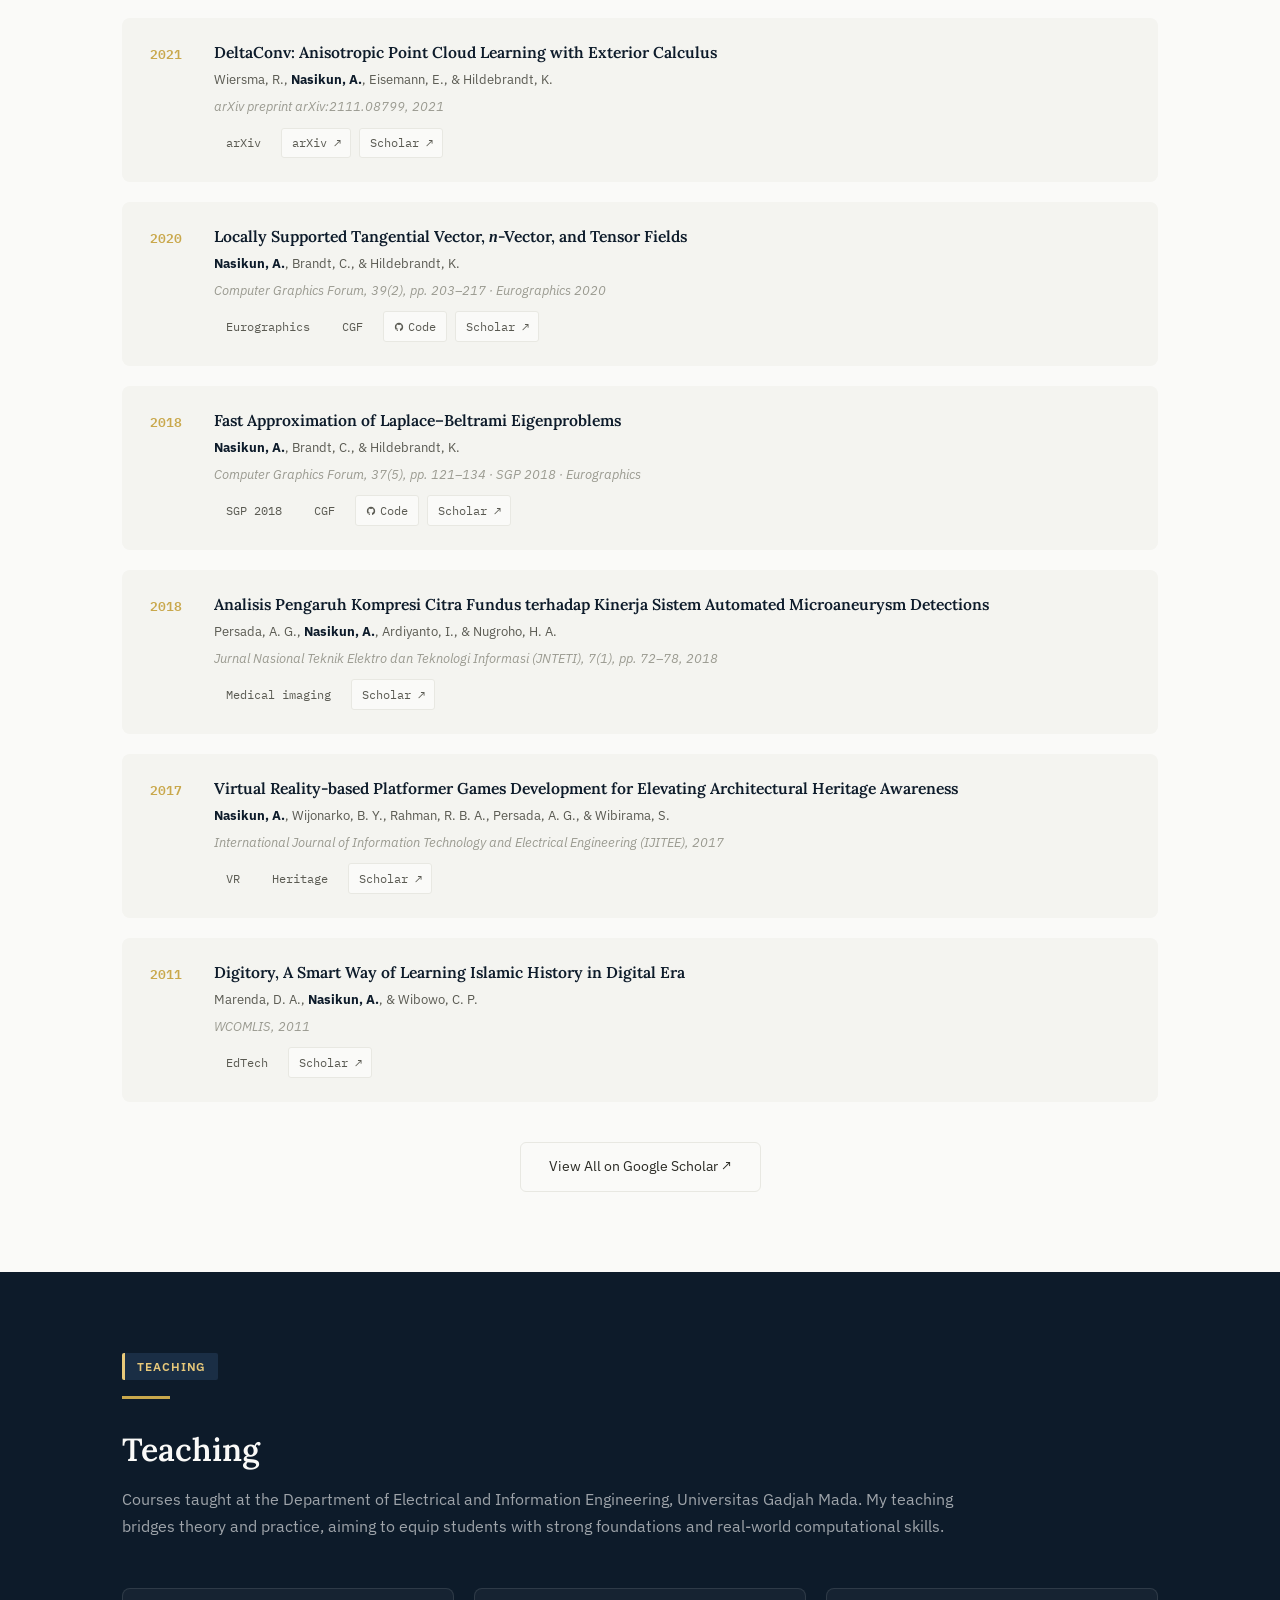
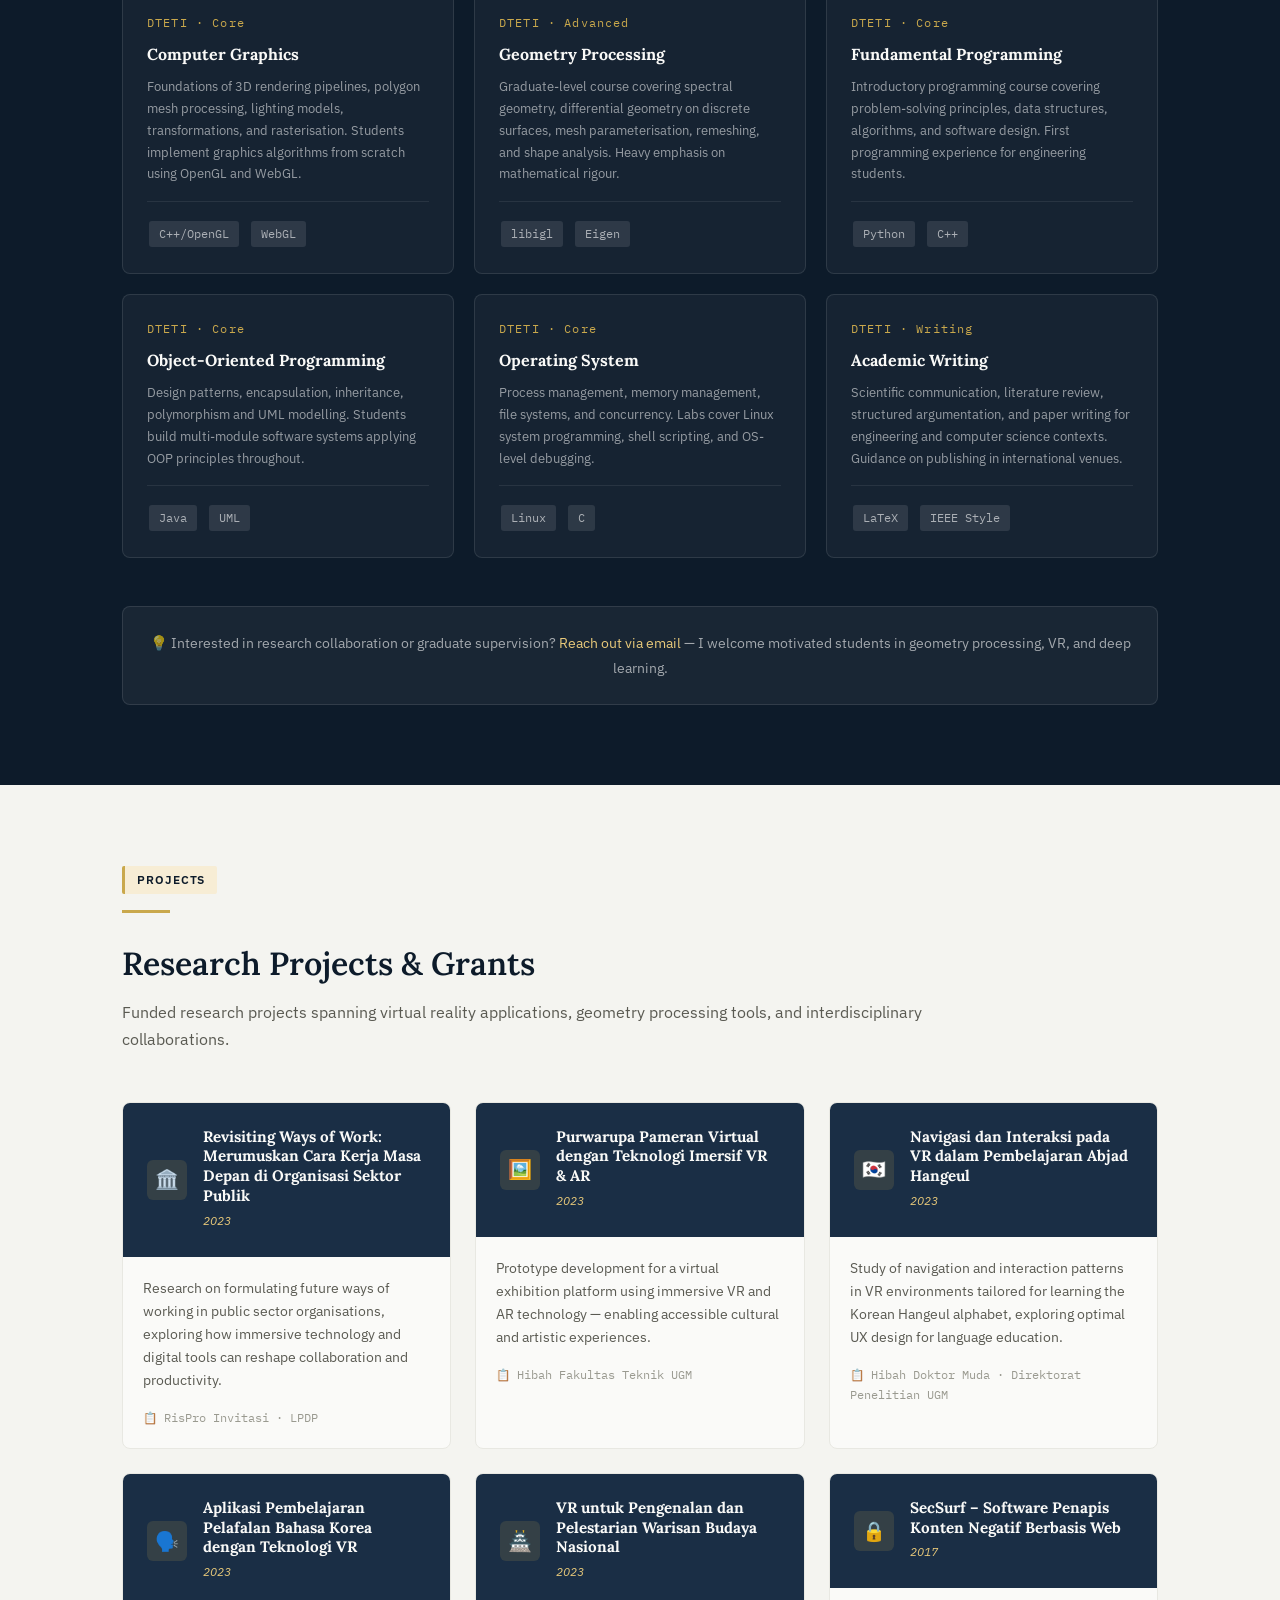
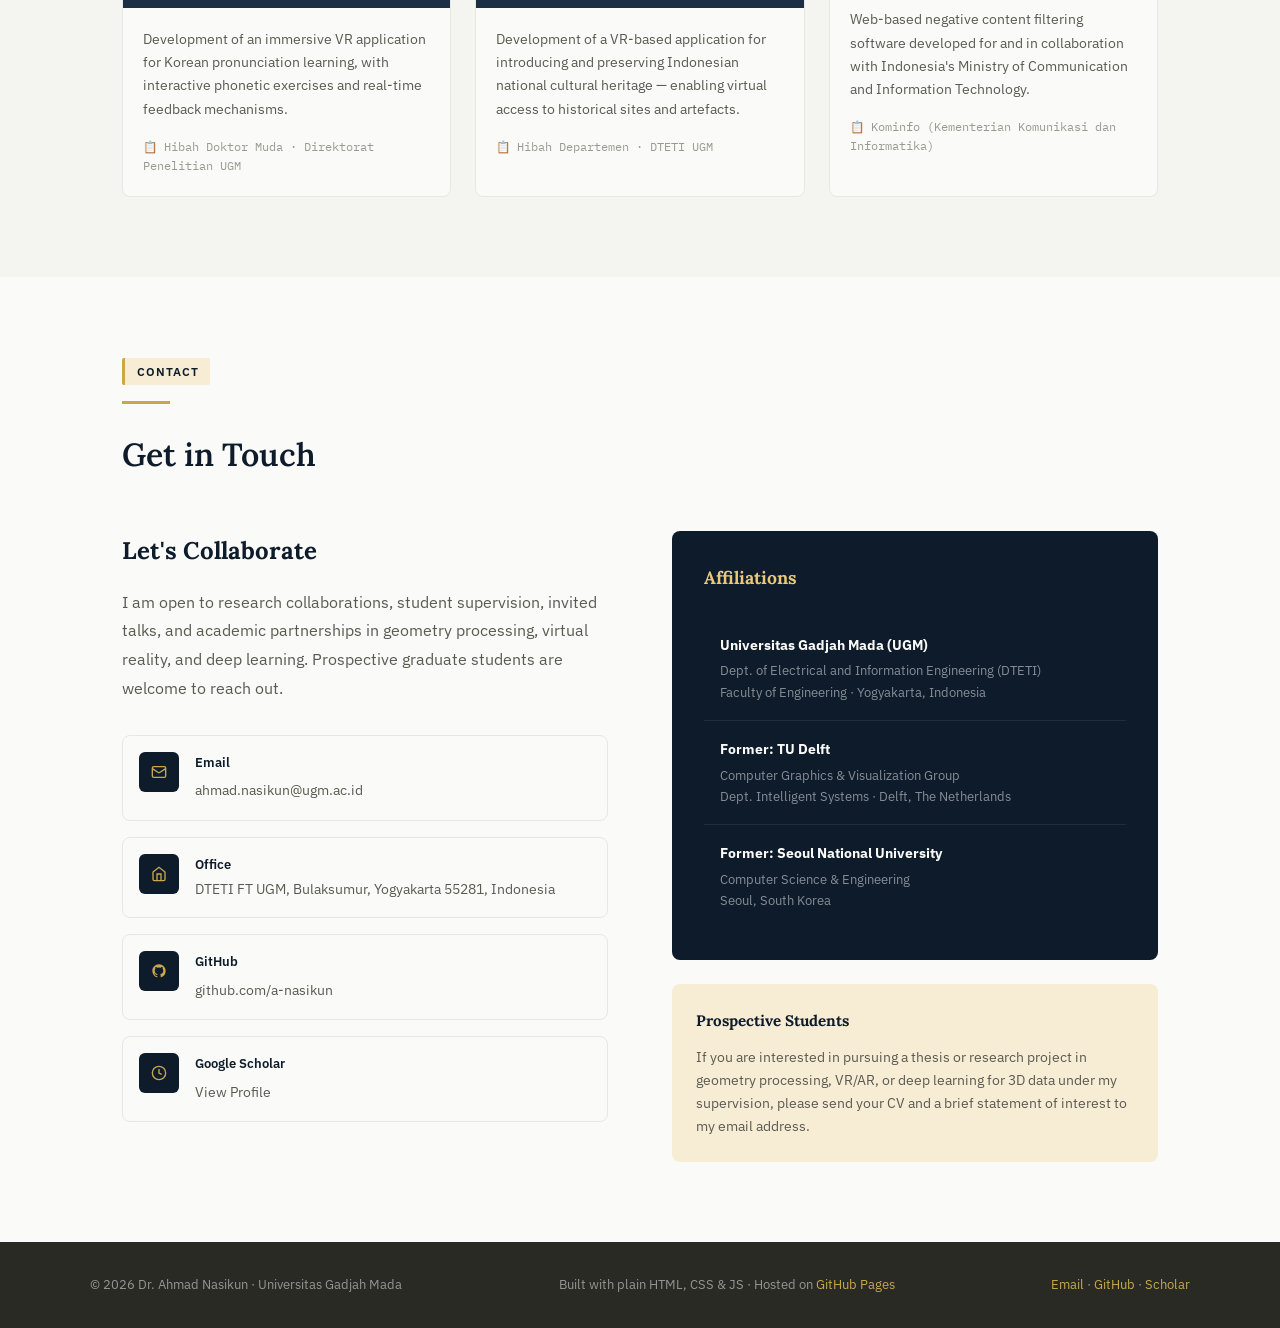
==== commit 27eda817: "Util - Adding visibility control to each paper." ====
--- a/index.html
+++ b/index.html
@@ -99,11 +99,11 @@
       </div>
       <div class="hero-stats">
         <div class="stat">
-          <div class="stat-num">5+</div>
+          <div class="stat-num">20+</div>
           <div class="stat-label">Publications</div>
         </div>
         <div class="stat">
-          <div class="stat-num">129+</div>
+          <div class="stat-num">150+</div>
           <div class="stat-label">Citations</div>
         </div>
         <div class="stat">
@@ -326,13 +326,19 @@
     <div class="section-header animate-on-scroll">
       <span class="badge">Publications</span>
       <div class="divider"></div>
-      <h2>Selected Publications</h2>
+      <h2>Publications</h2>
       <p>
-        Peer-reviewed works published in top-tier venues in computer graphics and geometry processing.
+        Works from my <a href="https://scholar.google.com/citations?user=w0s9NVoAAAAJ&amp;hl=en" target="_blank" rel="noopener">Google Scholar</a> profile (newest first).
         <strong>Nasikun</strong> is highlighted in authorship lists.
+        To omit a paper from this page, add the CSS class <code>pub-hidden</code> to that row’s <code>pub-item</code> element (details in the HTML comment next to the filters).
       </p>
     </div>
 
+    <!--
+      Visibility: add class "pub-hidden" to any <div class="pub-item"> to hide that paper (filters and layout skip it).
+      Example: <div class="pub-item animate-on-scroll pub-hidden" data-type="journal" ...>
+      data-type for filters: journal | conference | preprint | other — only "journal" and "conference" match those buttons; preprints, arXiv, and "other" show when "All" is selected.
+    -->
     <div class="pub-filters animate-on-scroll">
       <button class="pub-filter active" data-filter="all">All</button>
       <button class="pub-filter" data-filter="journal">Journals</button>
@@ -340,6 +346,178 @@
     </div>
 
     <div class="pub-list">
+
+      <div class="pub-item animate-on-scroll" data-type="conference">
+        <div class="pub-year">2026</div>
+        <div class="pub-content">
+          <h4>Motion Controllers vs. Hand Tracking: A Comparative Study on Usability and Performance in VR-Based Korean Vocabulary Learning</h4>
+          <p class="pub-authors">
+            Mulya, A. I. F., <strong>Nasikun, A.</strong>, Permanasari, A. E., &amp; Dessiar, A. R.
+          </p>
+          <p class="pub-venue">
+            International Seminar on Intelligent Business and Edge-Computing (proceedings), 2026
+          </p>
+          <div class="pub-links">
+            <span class="tag">VR</span>
+            <a class="pub-link" href="https://scholar.google.com/citations?user=w0s9NVoAAAAJ&amp;hl=en" target="_blank" rel="noopener">Scholar ↗</a>
+          </div>
+        </div>
+      </div>
+
+      <div class="pub-item animate-on-scroll" data-type="conference">
+        <div class="pub-year">2025</div>
+        <div class="pub-content">
+          <h4>Augmented Reality-based Serious Game for Speech Delay Therapy</h4>
+          <p class="pub-authors">
+            Ramadhan, A., Ferdiana, R., &amp; <strong>Nasikun, A.</strong>
+          </p>
+          <p class="pub-venue">
+            17th International Conference on Information Technology and Electrical Engineering (ICITEE), 2025
+          </p>
+          <div class="pub-links">
+            <span class="tag">AR</span>
+            <span class="tag">Serious games</span>
+            <a class="pub-link" href="https://scholar.google.com/citations?user=w0s9NVoAAAAJ&amp;hl=en" target="_blank" rel="noopener">Scholar ↗</a>
+          </div>
+        </div>
+      </div>
+
+      <div class="pub-item animate-on-scroll" data-type="journal">
+        <div class="pub-year">2025</div>
+        <div class="pub-content">
+          <h4>Memoria: A Serious Game for Enhancing Short-Term Memory in Residual Schizophrenia</h4>
+          <p class="pub-authors">
+            Maghribi, T. R. N., Ariananda, D. D., &amp; <strong>Nasikun, A.</strong>
+          </p>
+          <p class="pub-venue">
+            Engineering Headway, 27, pp. 356–363, 2025
+          </p>
+          <div class="pub-links">
+            <span class="tag">Serious games</span>
+            <a class="pub-link" href="https://scholar.google.com/citations?user=w0s9NVoAAAAJ&amp;hl=en" target="_blank" rel="noopener">Scholar ↗</a>
+          </div>
+        </div>
+      </div>
+
+      <div class="pub-item animate-on-scroll" data-type="conference">
+        <div class="pub-year">2025</div>
+        <div class="pub-content">
+          <h4>An Enhancement Technique for Fundus Images to Improve Accuracy in Computer Vision for Early Glaucoma Detection</h4>
+          <p class="pub-authors">
+            FurqoistMadjid, A. M., Fitri, Z. E., <strong>Nasikun, A.</strong>, &amp; Nugroho, H. A.
+          </p>
+          <p class="pub-venue">
+            2nd Beyond Technology Summit on Informatics International Conference (BTSIIC), 2025
+          </p>
+          <div class="pub-links">
+            <span class="tag">Medical imaging</span>
+            <a class="pub-link" href="https://scholar.google.com/citations?user=w0s9NVoAAAAJ&amp;hl=en" target="_blank" rel="noopener">Scholar ↗</a>
+          </div>
+        </div>
+      </div>
+
+      <div class="pub-item animate-on-scroll" data-type="conference">
+        <div class="pub-year">2024</div>
+        <div class="pub-content">
+          <h4>Impact of Gender and Information Layout on User Experience and Gaze Patterns in a Fitness and Diet App Interface</h4>
+          <p class="pub-authors">
+            Fathiya, A. H., <strong>Nasikun, A.</strong>, &amp; Wibirama, S.
+          </p>
+          <p class="pub-venue">
+            5th International Conference on Biomedical Engineering (IBIOMED), pp. 175–180, 2024
+          </p>
+          <div class="pub-links">
+            <span class="tag">HCI</span>
+            <a class="pub-link" href="https://scholar.google.com/scholar?oi=bibs&amp;hl=en&amp;cites=6480825764053594356" target="_blank" rel="noopener">Scholar ↗</a>
+          </div>
+        </div>
+      </div>
+
+      <div class="pub-item animate-on-scroll" data-type="journal">
+        <div class="pub-year">2024</div>
+        <div class="pub-content">
+          <h4>Inovasi Pembelajaran Aksara Jawa dengan Permainan Edukatif Digital Berbasis Augmented Reality pada Peserta Didik SMP Negeri 1 Nglipar</h4>
+          <p class="pub-authors">
+            Qariru, D. E., Suryaprabandaru, M. F. I., Pratama, F. R., Fadila, S. E., Ningrum, V. T., et al.
+          </p>
+          <p class="pub-venue">
+            Ideguru: Jurnal Karya Ilmiah Guru, 9(3), pp. 1746–1752, 2024
+          </p>
+          <div class="pub-links">
+            <span class="tag">AR</span>
+            <a class="pub-link" href="https://scholar.google.com/scholar?oi=bibs&amp;hl=en&amp;cites=10924973982273920466" target="_blank" rel="noopener">Scholar ↗</a>
+          </div>
+        </div>
+      </div>
+
+      <div class="pub-item animate-on-scroll" data-type="conference">
+        <div class="pub-year">2024</div>
+        <div class="pub-content">
+          <h4>Analysis of Marker Factors Effect on the Detection Process of Image-based Tracking in Web Augmented Reality</h4>
+          <p class="pub-authors">
+            Febrihartanti, V. W., Hantono, B. S., &amp; <strong>Nasikun, A.</strong>
+          </p>
+          <p class="pub-venue">
+            16th International Conference on Information Technology and Electrical Engineering (ICITEE), 2024
+          </p>
+          <div class="pub-links">
+            <span class="tag">Web AR</span>
+            <a class="pub-link" href="https://scholar.google.com/scholar?oi=bibs&amp;hl=en&amp;cites=14643382289165791482" target="_blank" rel="noopener">Scholar ↗</a>
+          </div>
+        </div>
+      </div>
+
+      <div class="pub-item animate-on-scroll" data-type="conference">
+        <div class="pub-year">2024</div>
+        <div class="pub-content">
+          <h4>Virtual Reality-based Educational Game for Basic Korean Pronunciation Assessment</h4>
+          <p class="pub-authors">
+            Mahendra, M. F., <strong>Nasikun, A.</strong>, Hidayah, I., &amp; Dessiar, A. R.
+          </p>
+          <p class="pub-venue">
+            16th International Conference on Information Technology and Electrical Engineering (ICITEE), 2024
+          </p>
+          <div class="pub-links">
+            <span class="tag">VR</span>
+            <a class="pub-link" href="https://scholar.google.com/scholar?oi=bibs&amp;hl=en&amp;cites=6162684959639585276" target="_blank" rel="noopener">Scholar ↗</a>
+          </div>
+        </div>
+      </div>
+
+      <div class="pub-item animate-on-scroll" data-type="conference">
+        <div class="pub-year">2024</div>
+        <div class="pub-content">
+          <h4>Design and Implementation of a Dashboard System for Monitoring Key Performance Indicators in Digitalized Higher Education Institutions: A Case Study</h4>
+          <p class="pub-authors">
+            Mustamir, I., <strong>Nasikun, A.</strong>, &amp; Wibirama, S.
+          </p>
+          <p class="pub-venue">
+            16th International Conference on Information Technology and Electrical Engineering (ICITEE), 2024
+          </p>
+          <div class="pub-links">
+            <span class="tag">Dashboard</span>
+            <a class="pub-link" href="https://scholar.google.com/scholar?oi=bibs&amp;hl=en&amp;cites=13967398827458267754" target="_blank" rel="noopener">Scholar ↗</a>
+          </div>
+        </div>
+      </div>
+
+      <div class="pub-item animate-on-scroll" data-type="conference">
+        <div class="pub-year">2024</div>
+        <div class="pub-content">
+          <h4>Immersive Virtual Reality-based Serious Game for Fire Drill Education</h4>
+          <p class="pub-authors">
+            Siregar, R., <strong>Nasikun, A.</strong>, &amp; Ferdiana, R.
+          </p>
+          <p class="pub-venue">
+            16th International Conference on Information Technology and Electrical Engineering (ICITEE), 2024
+          </p>
+          <div class="pub-links">
+            <span class="tag">VR</span>
+            <span class="tag">Serious games</span>
+            <a class="pub-link" href="https://scholar.google.com/scholar?oi=bibs&amp;hl=en&amp;cites=3090941044025023229" target="_blank" rel="noopener">Scholar ↗</a>
+          </div>
+        </div>
+      </div>
 
       <div class="pub-item animate-on-scroll" data-type="conference">
         <div class="pub-year">2023</div>
@@ -358,6 +536,7 @@
               Code
             </a>
             <a class="pub-link" href="https://doi.org/10.1145/3588432.3591502" target="_blank" rel="noopener">DOI ↗</a>
+            <a class="pub-link" href="https://scholar.google.com/scholar?oi=bibs&amp;hl=en&amp;cites=8959250789522892951" target="_blank" rel="noopener">Scholar ↗</a>
           </div>
         </div>
       </div>
@@ -380,6 +559,7 @@
               Code
             </a>
             <a class="pub-link" href="https://doi.org/10.1145/3528223.3530166" target="_blank" rel="noopener">DOI ↗</a>
+            <a class="pub-link" href="https://scholar.google.com/scholar?oi=bibs&amp;hl=en&amp;cites=4242914372854199680" target="_blank" rel="noopener">Scholar ↗</a>
           </div>
         </div>
       </div>
@@ -398,14 +578,50 @@
             <span class="tag">ACM TOG</span>
             <span class="tag">Geometry Processing</span>
             <a class="pub-link" href="https://dl.acm.org/doi/10.1145/3494456" target="_blank" rel="noopener">DOI ↗</a>
-          </div>
-        </div>
-      </div>
-
-      <div class="pub-item animate-on-scroll" data-type="conference">
+            <a class="pub-link" href="https://scholar.google.com/scholar?oi=bibs&amp;hl=en&amp;cites=2875956367425592135" target="_blank" rel="noopener">Scholar ↗</a>
+          </div>
+        </div>
+      </div>
+
+      <div class="pub-item animate-on-scroll" data-type="other">
+        <div class="pub-year">2022</div>
+        <div class="pub-content">
+          <h4>DeltaConv: Anisotropic Geometric Deep Learning with Exterior Calculus</h4>
+          <p class="pub-authors">
+            Wiersma, R., <strong>NASIKUN, A.</strong>, Eisemann, E., &amp; Hildebrandt, K.
+          </p>
+          <p class="pub-venue">
+            Additional Scholar listing (related to DeltaConv / TOG 2022), 2022
+          </p>
+          <div class="pub-links">
+            <span class="tag">Related work</span>
+            <a class="pub-link" href="https://scholar.google.com/scholar?oi=bibs&amp;hl=en&amp;cites=6841797991074501294" target="_blank" rel="noopener">Scholar ↗</a>
+          </div>
+        </div>
+      </div>
+
+      <div class="pub-item animate-on-scroll" data-type="preprint">
+        <div class="pub-year">2021</div>
+        <div class="pub-content">
+          <h4>DeltaConv: Anisotropic Point Cloud Learning with Exterior Calculus</h4>
+          <p class="pub-authors">
+            Wiersma, R., <strong>Nasikun, A.</strong>, Eisemann, E., &amp; Hildebrandt, K.
+          </p>
+          <p class="pub-venue">
+            arXiv preprint arXiv:2111.08799, 2021
+          </p>
+          <div class="pub-links">
+            <span class="tag">arXiv</span>
+            <a class="pub-link" href="https://arxiv.org/abs/2111.08799" target="_blank" rel="noopener">arXiv ↗</a>
+            <a class="pub-link" href="https://scholar.google.com/scholar?oi=bibs&amp;hl=en&amp;cites=5720278602888321843" target="_blank" rel="noopener">Scholar ↗</a>
+          </div>
+        </div>
+      </div>
+
+      <div class="pub-item animate-on-scroll" data-type="journal">
         <div class="pub-year">2020</div>
         <div class="pub-content">
-          <h4>Locally Supported Tangential Vector, n-Vector, and Tensor Fields</h4>
+          <h4>Locally Supported Tangential Vector, <i>n</i>-Vector, and Tensor Fields</h4>
           <p class="pub-authors">
             <strong>Nasikun, A.</strong>, Brandt, C., &amp; Hildebrandt, K.
           </p>
@@ -419,14 +635,15 @@
               <svg width="10" height="10" viewBox="0 0 24 24" fill="currentColor"><path d="M12 2C6.477 2 2 6.484 2 12.017c0 4.425 2.865 8.18 6.839 9.504.5.092.682-.217.682-.483 0-.237-.008-.868-.013-1.703-2.782.605-3.369-1.343-3.369-1.343-.454-1.158-1.11-1.466-1.11-1.466-.908-.62.069-.608.069-.608 1.003.07 1.531 1.032 1.531 1.032.892 1.53 2.341 1.088 2.91.832.092-.647.35-1.088.636-1.338-2.22-.253-4.555-1.113-4.555-4.951 0-1.093.39-1.988 1.029-2.688-.103-.253-.446-1.272.098-2.65 0 0 .84-.27 2.75 1.026A9.564 9.564 0 0 1 12 6.844a9.59 9.59 0 0 1 2.504.337c1.909-1.296 2.747-1.027 2.747-1.027.546 1.379.202 2.398.1 2.651.64.7 1.028 1.595 1.028 2.688 0 3.848-2.339 4.695-4.566 4.943.359.309.678.92.678 1.855 0 1.338-.012 2.419-.012 2.747 0 .268.18.58.688.482A10.02 10.02 0 0 0 22 12.017C22 6.484 17.522 2 12 2z"/></svg>
               Code
             </a>
-          </div>
-        </div>
-      </div>
-
-      <div class="pub-item animate-on-scroll" data-type="conference">
+            <a class="pub-link" href="https://scholar.google.com/scholar?oi=bibs&amp;hl=en&amp;cites=2561362485376053785" target="_blank" rel="noopener">Scholar ↗</a>
+          </div>
+        </div>
+      </div>
+
+      <div class="pub-item animate-on-scroll" data-type="journal">
         <div class="pub-year">2018</div>
         <div class="pub-content">
-          <h4>Fast Approximation of Laplace-Beltrami Eigenproblems</h4>
+          <h4>Fast Approximation of Laplace–Beltrami Eigenproblems</h4>
           <p class="pub-authors">
             <strong>Nasikun, A.</strong>, Brandt, C., &amp; Hildebrandt, K.
           </p>
@@ -440,6 +657,59 @@
               <svg width="10" height="10" viewBox="0 0 24 24" fill="currentColor"><path d="M12 2C6.477 2 2 6.484 2 12.017c0 4.425 2.865 8.18 6.839 9.504.5.092.682-.217.682-.483 0-.237-.008-.868-.013-1.703-2.782.605-3.369-1.343-3.369-1.343-.454-1.158-1.11-1.466-1.11-1.466-.908-.62.069-.608.069-.608 1.003.07 1.531 1.032 1.531 1.032.892 1.53 2.341 1.088 2.91.832.092-.647.35-1.088.636-1.338-2.22-.253-4.555-1.113-4.555-4.951 0-1.093.39-1.988 1.029-2.688-.103-.253-.446-1.272.098-2.65 0 0 .84-.27 2.75 1.026A9.564 9.564 0 0 1 12 6.844a9.59 9.59 0 0 1 2.504.337c1.909-1.296 2.747-1.027 2.747-1.027.546 1.379.202 2.398.1 2.651.64.7 1.028 1.595 1.028 2.688 0 3.848-2.339 4.695-4.566 4.943.359.309.678.92.678 1.855 0 1.338-.012 2.419-.012 2.747 0 .268.18.58.688.482A10.02 10.02 0 0 0 22 12.017C22 6.484 17.522 2 12 2z"/></svg>
               Code
             </a>
+            <a class="pub-link" href="https://scholar.google.com/scholar?oi=bibs&amp;hl=en&amp;cites=6767516321270248543" target="_blank" rel="noopener">Scholar ↗</a>
+          </div>
+        </div>
+      </div>
+
+      <div class="pub-item animate-on-scroll" data-type="journal">
+        <div class="pub-year">2018</div>
+        <div class="pub-content">
+          <h4>Analisis Pengaruh Kompresi Citra Fundus terhadap Kinerja Sistem Automated Microaneurysm Detections</h4>
+          <p class="pub-authors">
+            Persada, A. G., <strong>Nasikun, A.</strong>, Ardiyanto, I., &amp; Nugroho, H. A.
+          </p>
+          <p class="pub-venue">
+            Jurnal Nasional Teknik Elektro dan Teknologi Informasi (JNTETI), 7(1), pp. 72–78, 2018
+          </p>
+          <div class="pub-links">
+            <span class="tag">Medical imaging</span>
+            <a class="pub-link" href="https://scholar.google.com/scholar?oi=bibs&amp;hl=en&amp;cites=79094799582642893" target="_blank" rel="noopener">Scholar ↗</a>
+          </div>
+        </div>
+      </div>
+
+      <div class="pub-item animate-on-scroll" data-type="journal">
+        <div class="pub-year">2017</div>
+        <div class="pub-content">
+          <h4>Virtual Reality-based Platformer Games Development for Elevating Architectural Heritage Awareness</h4>
+          <p class="pub-authors">
+            <strong>Nasikun, A.</strong>, Wijonarko, B. Y., Rahman, R. B. A., Persada, A. G., &amp; Wibirama, S.
+          </p>
+          <p class="pub-venue">
+            International Journal of Information Technology and Electrical Engineering (IJITEE), 2017
+          </p>
+          <div class="pub-links">
+            <span class="tag">VR</span>
+            <span class="tag">Heritage</span>
+            <a class="pub-link" href="https://scholar.google.com/scholar?oi=bibs&amp;hl=en&amp;cites=14259211895525776913" target="_blank" rel="noopener">Scholar ↗</a>
+          </div>
+        </div>
+      </div>
+
+      <div class="pub-item animate-on-scroll" data-type="conference">
+        <div class="pub-year">2011</div>
+        <div class="pub-content">
+          <h4>Digitory, A Smart Way of Learning Islamic History in Digital Era</h4>
+          <p class="pub-authors">
+            Marenda, D. A., <strong>Nasikun, A.</strong>, &amp; Wibowo, C. P.
+          </p>
+          <p class="pub-venue">
+            WCOMLIS, 2011
+          </p>
+          <div class="pub-links">
+            <span class="tag">EdTech</span>
+            <a class="pub-link" href="https://scholar.google.com/scholar?oi=bibs&amp;hl=en&amp;cites=1557709297432932540" target="_blank" rel="noopener">Scholar ↗</a>
           </div>
         </div>
       </div>
--- a/css/style.css
+++ b/css/style.css
@@ -502,6 +502,12 @@
 
 /* ── Publications ──────────────────────────────────────────────── */
 #publications { background: var(--white); }
+#publications .section-header code {
+  font-size: 0.88em;
+  background: var(--gray-100);
+  padding: 0.12em 0.4em;
+  border-radius: 4px;
+}
 .pub-filters {
   display: flex;
   gap: 0.5rem;
@@ -540,6 +546,10 @@
 .pub-item:hover {
   border-left-color: var(--gold);
   box-shadow: var(--shadow-sm);
+}
+/* Add class `pub-hidden` to a `.pub-item` in index.html to exclude it from the site (stays hidden even when using journal/conference filters). */
+.pub-item.pub-hidden {
+  display: none !important;
 }
 .pub-year {
   font-family: var(--font-mono);
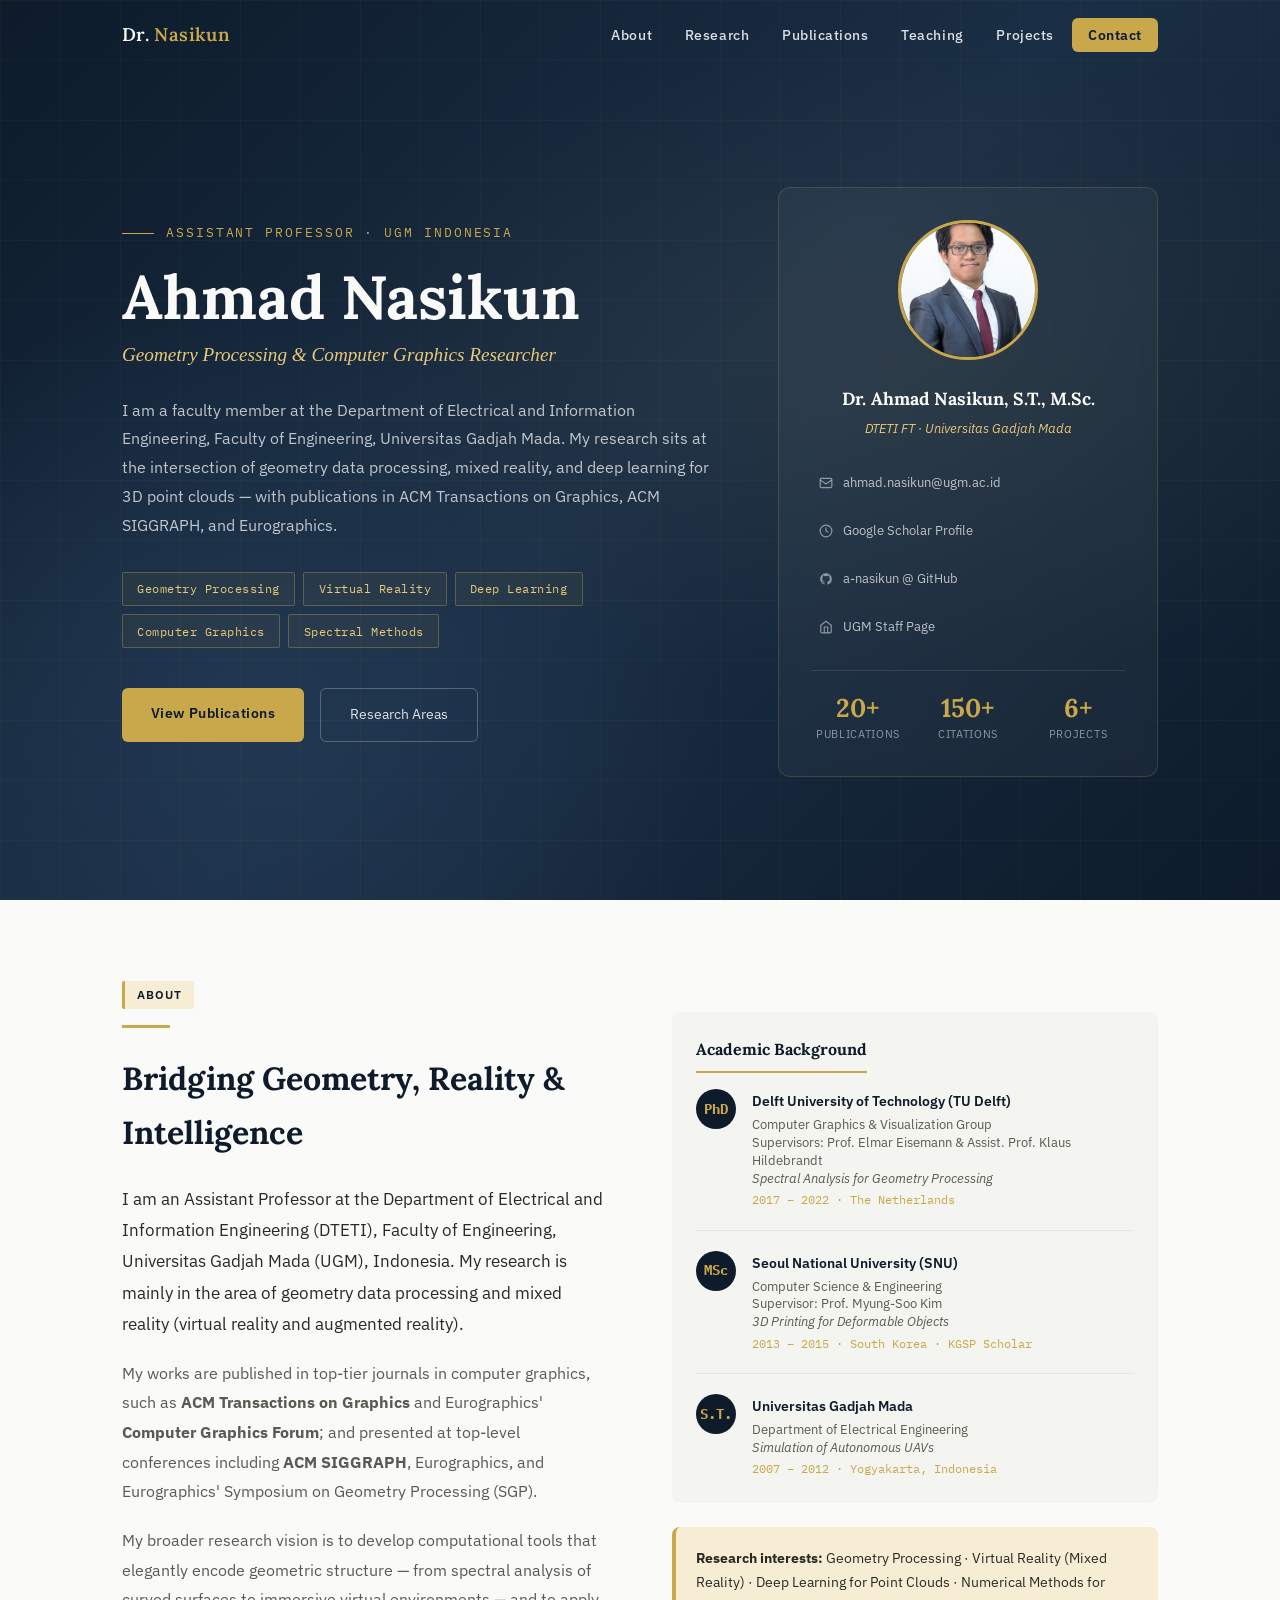
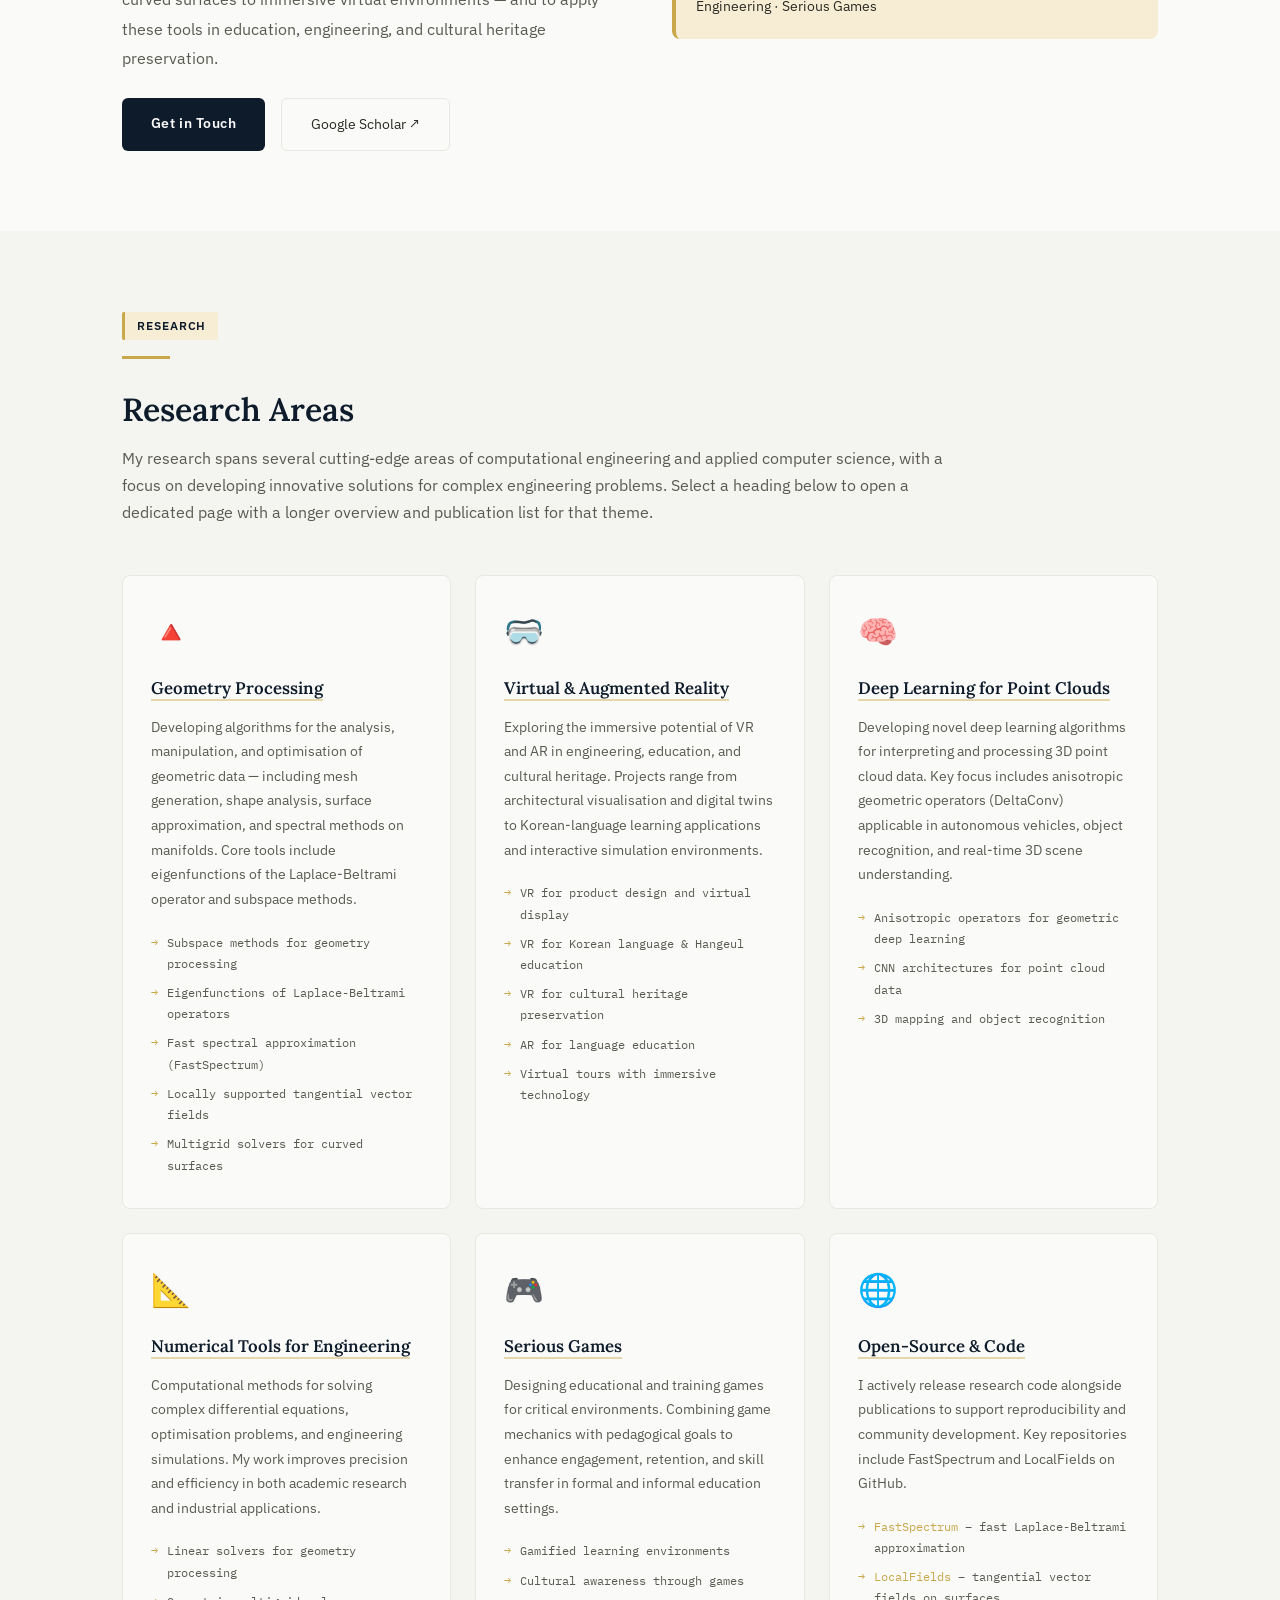
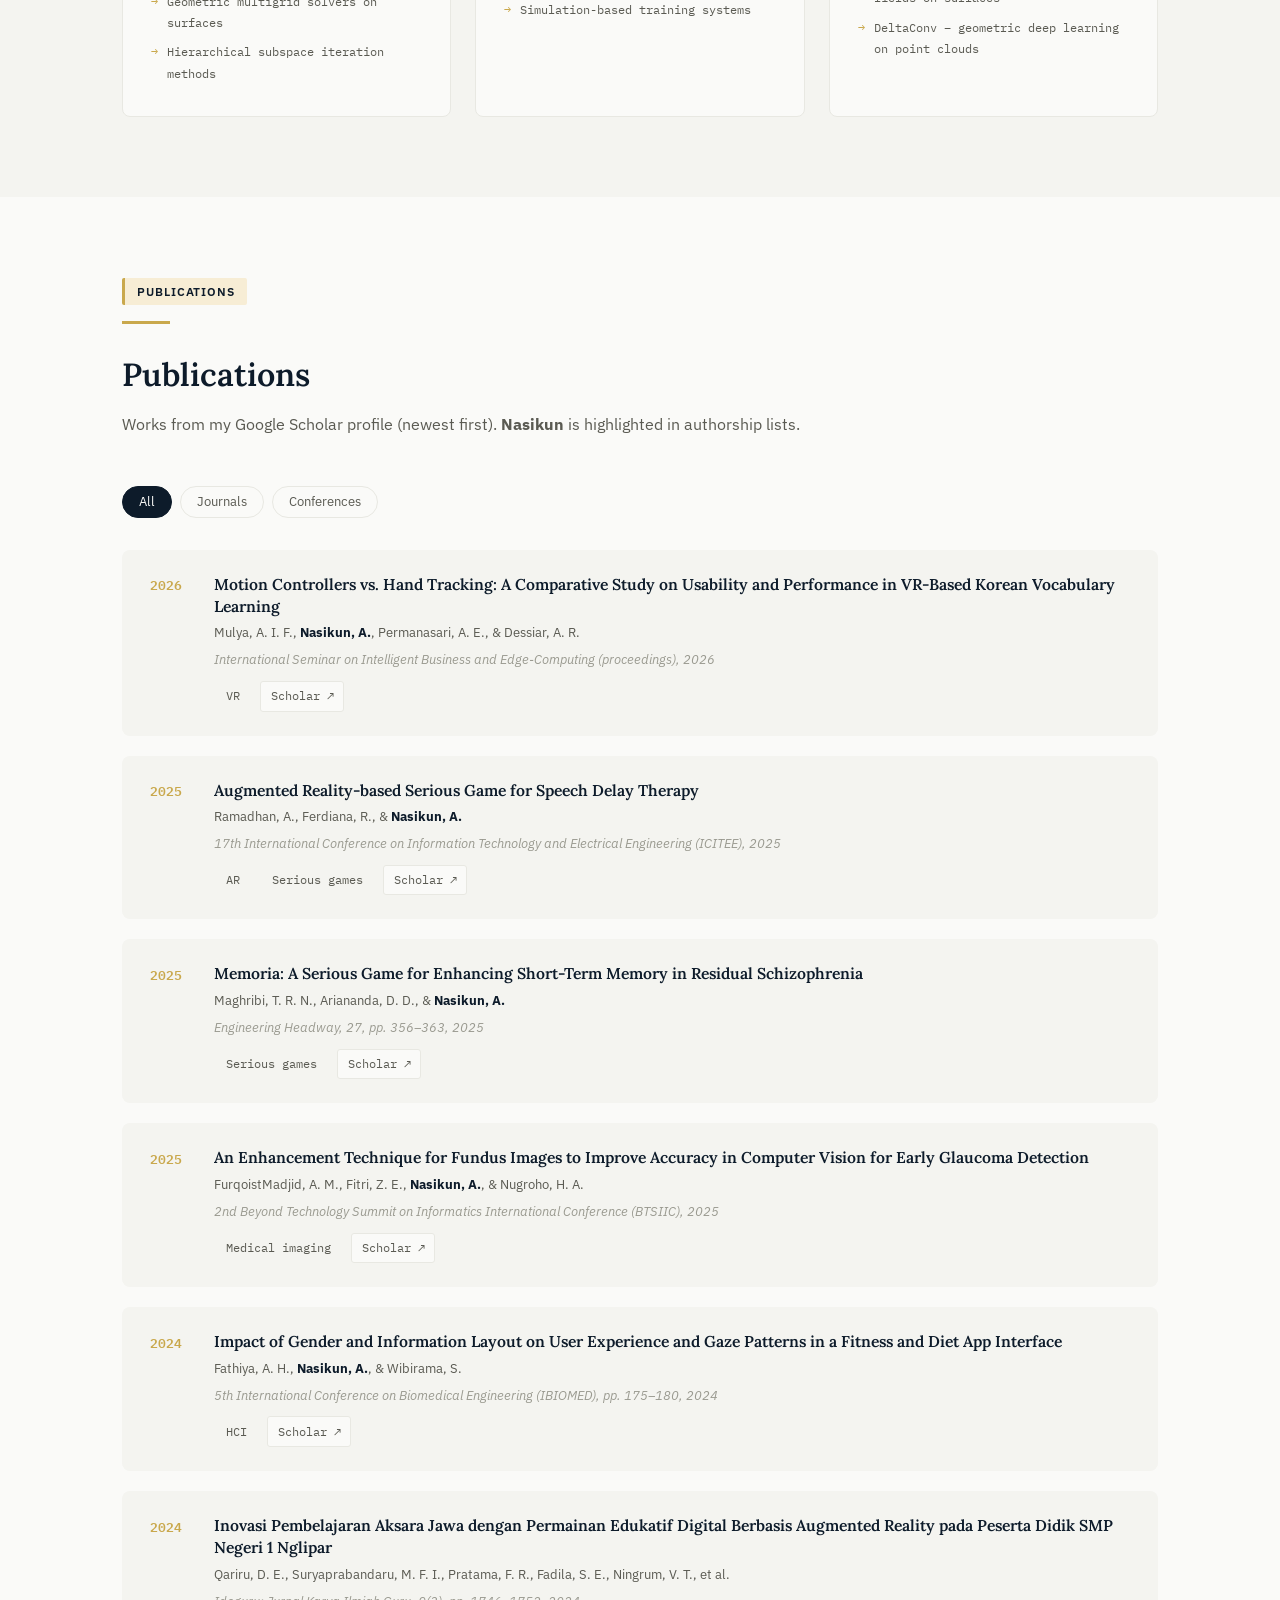
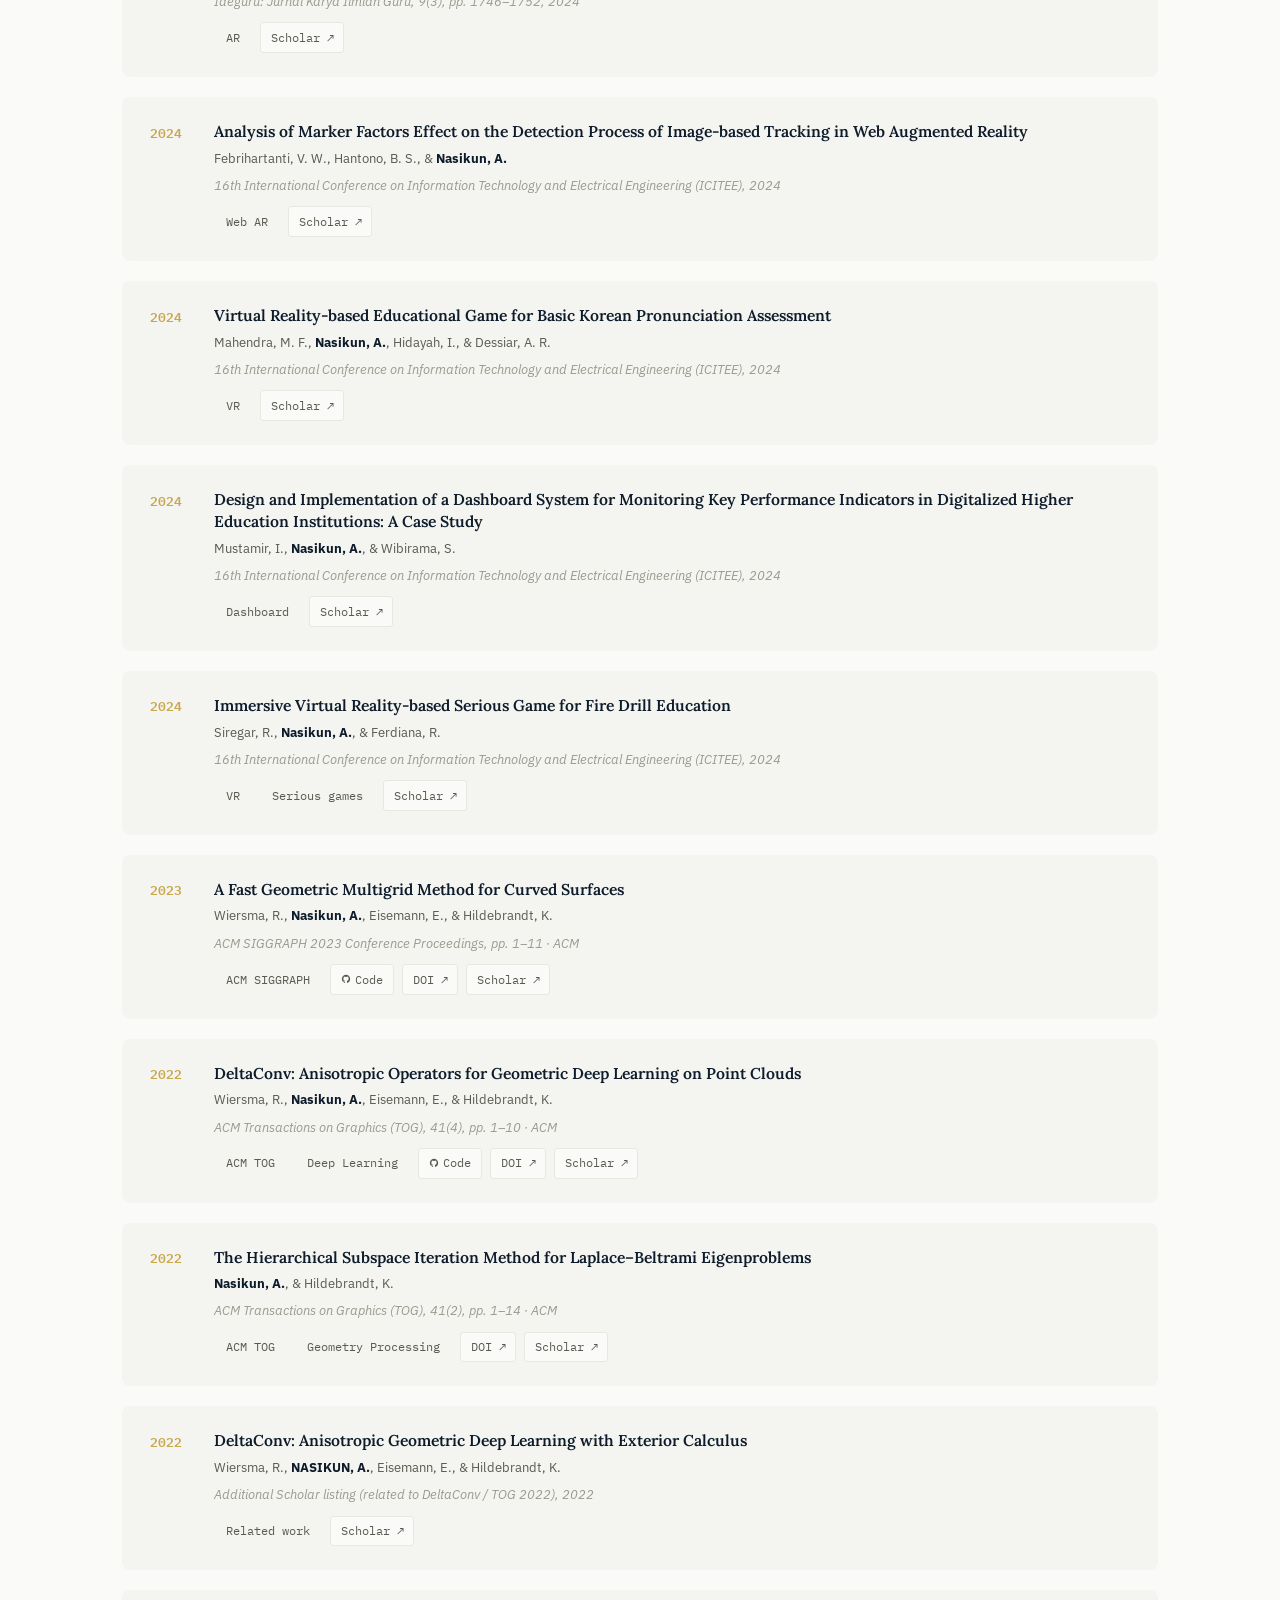
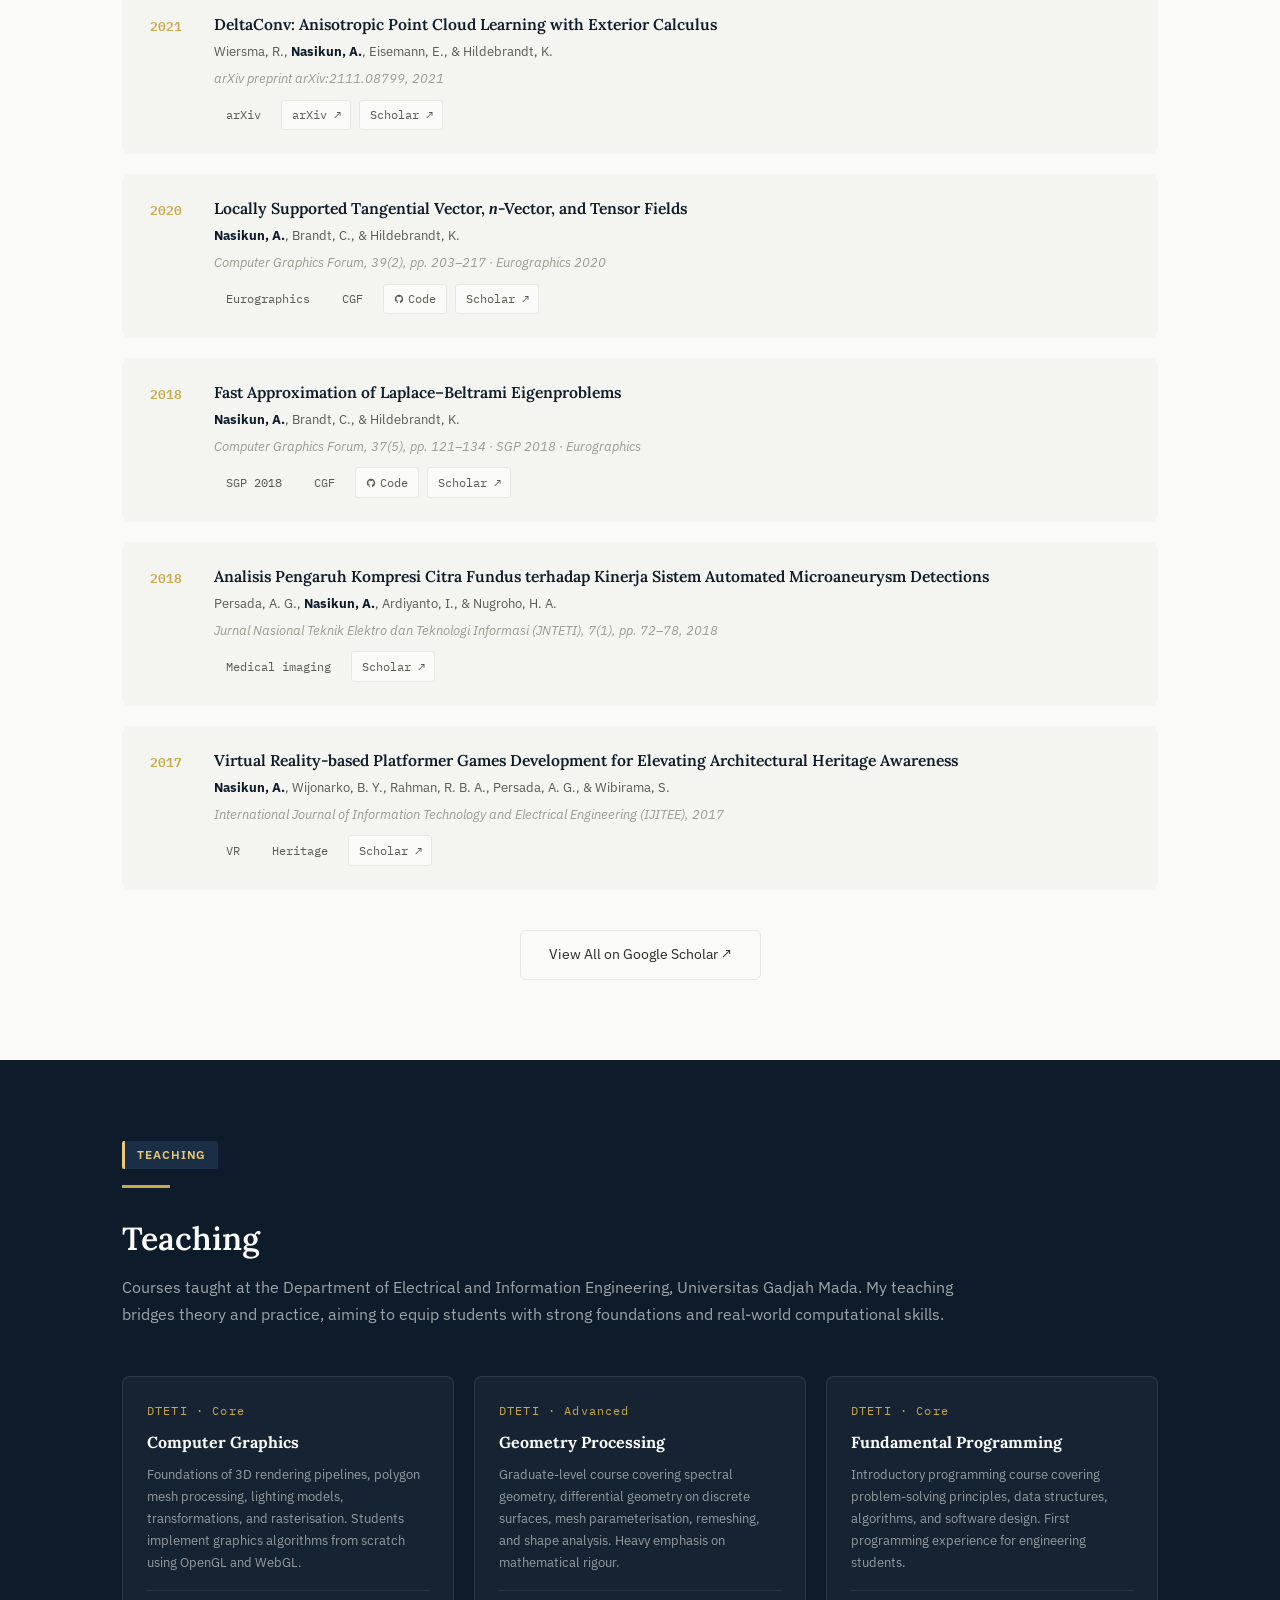
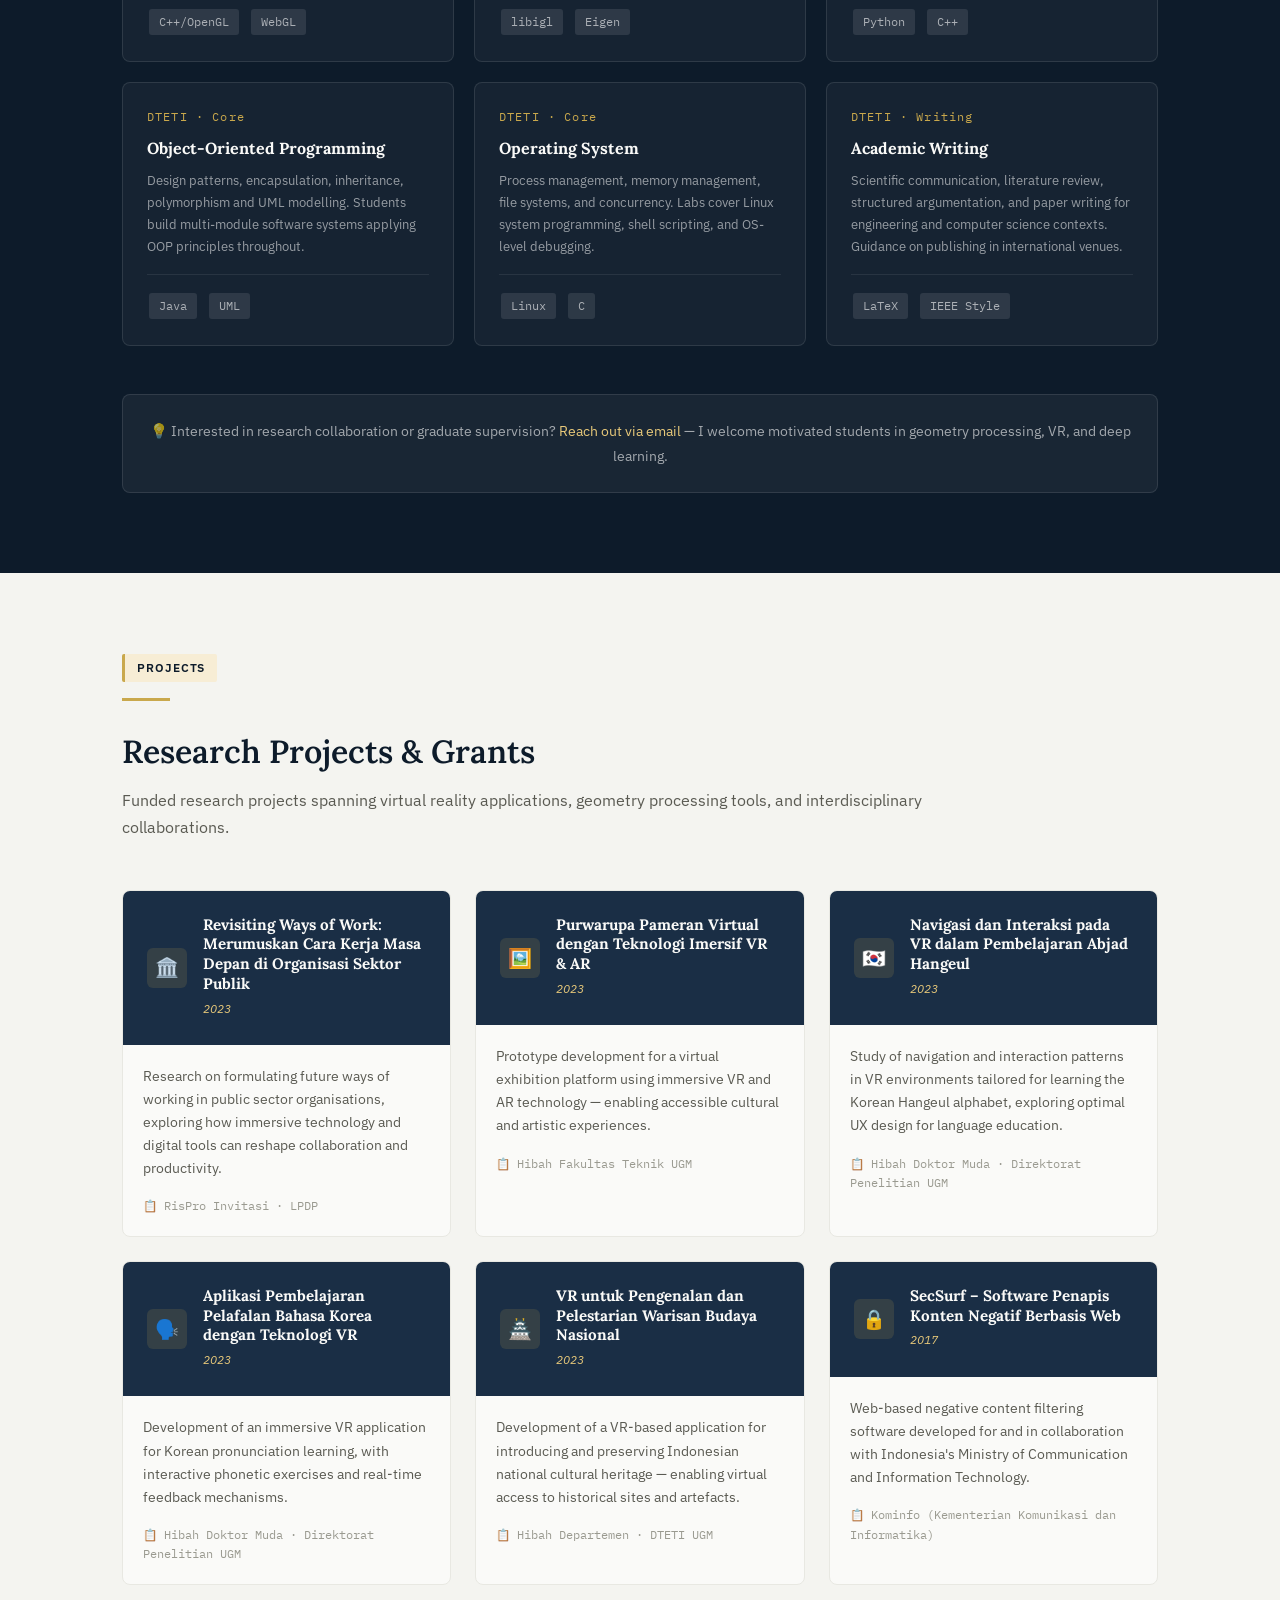
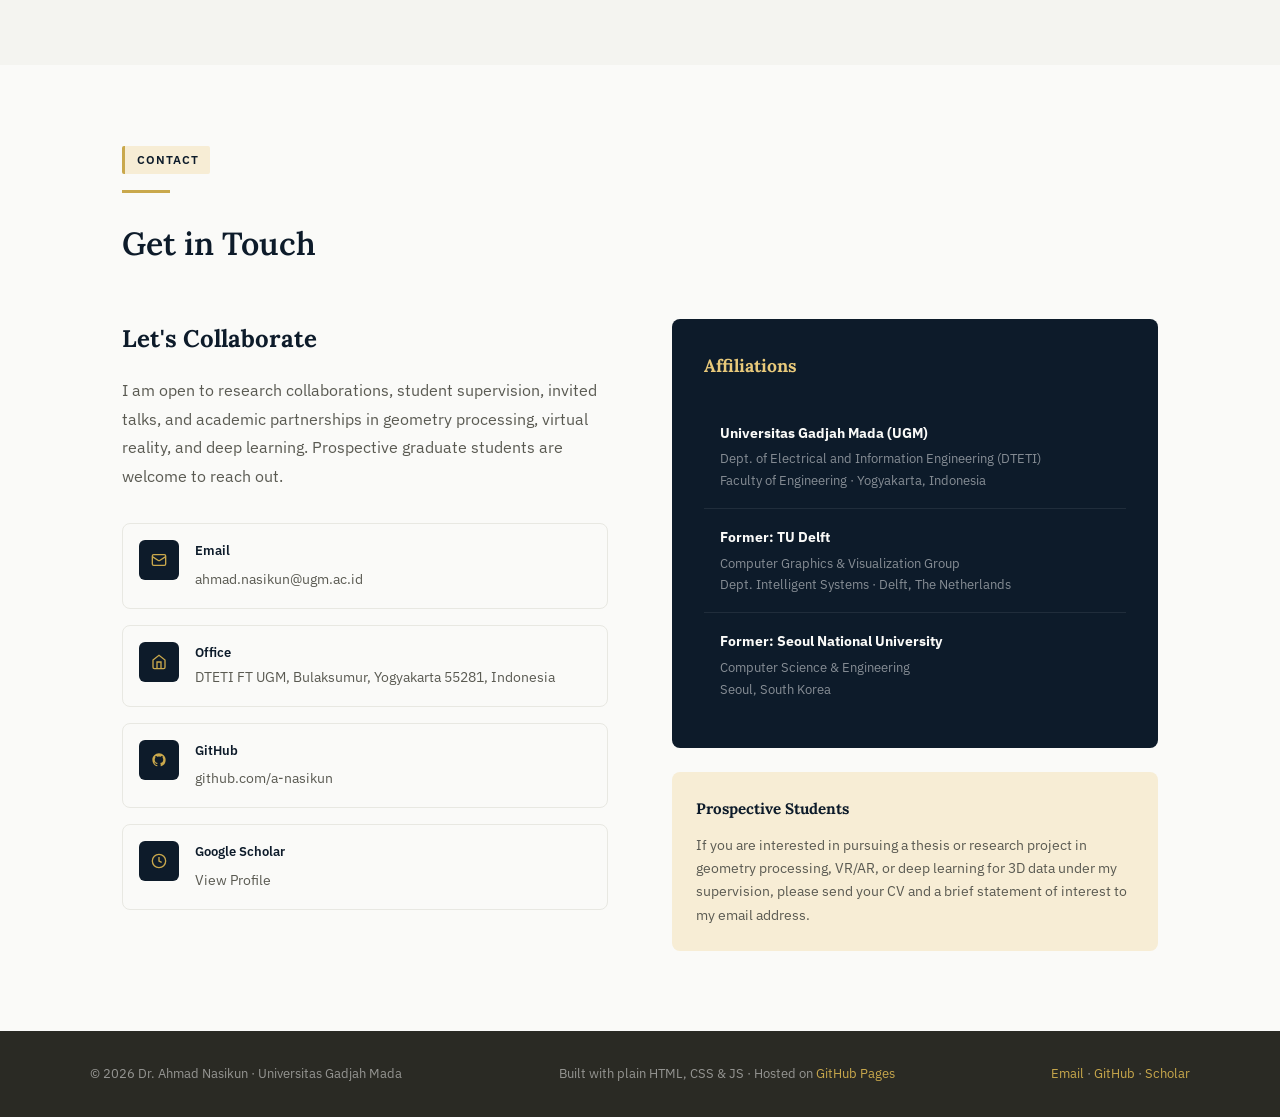
==== commit d21429d0: "Feature - Add pages on research areas Co-authored-by: Cursor <cursoragent@cursor.com>" ====
--- a/index.html
+++ b/index.html
@@ -216,6 +216,7 @@
       <p>
         My research spans several cutting-edge areas of computational engineering and applied computer science,
         with a focus on developing innovative solutions for complex engineering problems.
+        Select a heading below to open a dedicated page with a longer overview and publication list for that theme.
       </p>
     </div>
 
@@ -223,7 +224,7 @@
 
       <div class="research-card animate-on-scroll" data-delay="0">
         <div class="research-icon">🔺</div>
-        <h3>Geometry Processing</h3>
+        <h3><a href="research/geometry-processing.html">Geometry Processing</a></h3>
         <p>
           Developing algorithms for the analysis, manipulation, and optimisation of geometric data —
           including mesh generation, shape analysis, surface approximation, and spectral methods on
@@ -240,7 +241,7 @@
 
       <div class="research-card animate-on-scroll" data-delay="100">
         <div class="research-icon">🥽</div>
-        <h3>Virtual &amp; Augmented Reality</h3>
+        <h3><a href="research/virtual-augmented-reality.html">Virtual &amp; Augmented Reality</a></h3>
         <p>
           Exploring the immersive potential of VR and AR in engineering, education, and cultural heritage.
           Projects range from architectural visualisation and digital twins to Korean-language learning
@@ -257,7 +258,7 @@
 
       <div class="research-card animate-on-scroll" data-delay="200">
         <div class="research-icon">🧠</div>
-        <h3>Deep Learning for Point Clouds</h3>
+        <h3><a href="research/deep-learning-point-clouds.html">Deep Learning for Point Clouds</a></h3>
         <p>
           Developing novel deep learning algorithms for interpreting and processing 3D point cloud data.
           Key focus includes anisotropic geometric operators (DeltaConv) applicable in autonomous vehicles,
@@ -272,7 +273,7 @@
 
       <div class="research-card animate-on-scroll" data-delay="300">
         <div class="research-icon">📐</div>
-        <h3>Numerical Tools for Engineering</h3>
+        <h3><a href="research/numerical-tools-engineering.html">Numerical Tools for Engineering</a></h3>
         <p>
           Computational methods for solving complex differential equations, optimisation problems,
           and engineering simulations. My work improves precision and efficiency in both academic
@@ -287,7 +288,7 @@
 
       <div class="research-card animate-on-scroll" data-delay="400">
         <div class="research-icon">🎮</div>
-        <h3>Serious Games</h3>
+        <h3><a href="research/serious-games.html">Serious Games</a></h3>
         <p>
           Designing educational and training games for critical environments. Combining game mechanics
           with pedagogical goals to enhance engagement, retention, and skill transfer in formal and
@@ -302,7 +303,7 @@
 
       <div class="research-card animate-on-scroll" data-delay="500">
         <div class="research-icon">🌐</div>
-        <h3>Open-Source &amp; Code</h3>
+        <h3><a href="research/open-source-code.html">Open-Source &amp; Code</a></h3>
         <p>
           I actively release research code alongside publications to support reproducibility
           and community development. Key repositories include FastSpectrum and LocalFields on GitHub.
@@ -330,7 +331,9 @@
       <p>
         Works from my <a href="https://scholar.google.com/citations?user=w0s9NVoAAAAJ&amp;hl=en" target="_blank" rel="noopener">Google Scholar</a> profile (newest first).
         <strong>Nasikun</strong> is highlighted in authorship lists.
+        <!--
         To omit a paper from this page, add the CSS class <code>pub-hidden</code> to that row’s <code>pub-item</code> element (details in the HTML comment next to the filters).
+        -->
       </p>
     </div>
 
@@ -697,7 +700,7 @@
         </div>
       </div>
 
-      <div class="pub-item animate-on-scroll" data-type="conference">
+      <div class="pub-item pub-hidden animate-on-scroll" data-type="conference">
         <div class="pub-year">2011</div>
         <div class="pub-content">
           <h4>Digitory, A Smart Way of Learning Islamic History in Digital Era</h4>
--- a/css/style.css
+++ b/css/style.css
@@ -498,6 +498,155 @@
   position: absolute;
   left: 0;
   color: var(--gold);
+}
+.research-card h3 a {
+  color: inherit;
+  text-decoration: none;
+  border-bottom: 2px solid rgba(201, 168, 76, 0.45);
+  transition: border-color var(--transition), color var(--transition);
+}
+.research-card h3 a:hover {
+  color: var(--navy-soft);
+  border-bottom-color: var(--gold);
+}
+
+/* ── Research area subpages (research/*.html) ───────────────────── */
+.page-research-detail .page-sub-main {
+  padding-top: 4.5rem;
+  min-height: 70vh;
+}
+.research-page-hero {
+  background: var(--gray-100);
+  padding: 2.25rem 0 2rem;
+  border-bottom: 1px solid var(--gray-200);
+}
+.breadcrumb {
+  font-size: 0.85rem;
+  color: var(--gray-600);
+  margin-bottom: 1.25rem;
+}
+.breadcrumb a {
+  color: var(--navy-soft);
+  text-decoration: underline;
+  text-underline-offset: 2px;
+}
+.breadcrumb a:hover { color: var(--navy); }
+.research-page-title-row {
+  display: flex;
+  gap: 1.25rem;
+  align-items: flex-start;
+}
+.research-page-icon {
+  font-size: 2.75rem;
+  line-height: 1;
+  flex-shrink: 0;
+}
+.research-page-hero h1 {
+  font-family: var(--font-serif);
+  font-size: clamp(1.65rem, 4vw, 2.15rem);
+  font-weight: 600;
+  color: var(--navy);
+  margin: 0;
+}
+.research-page-lead {
+  color: var(--gray-600);
+  margin-top: 0.5rem;
+  font-size: 1rem;
+  max-width: 40rem;
+  line-height: 1.6;
+}
+.research-detail-body > .research-detail-intro p {
+  margin-bottom: 1rem;
+  color: var(--gray-800);
+  max-width: 48rem;
+  line-height: 1.75;
+}
+.research-detail-topic {
+  margin-top: 2.5rem;
+  padding-top: 2rem;
+  border-top: 1px solid var(--gray-200);
+}
+.research-detail-topic:first-of-type {
+  border-top: none;
+  padding-top: 0;
+}
+.research-detail-topic h2 {
+  font-family: var(--font-serif);
+  font-size: 1.2rem;
+  font-weight: 600;
+  color: var(--navy);
+  margin-bottom: 0.65rem;
+}
+.research-detail-topic > p {
+  font-size: 0.95rem;
+  color: var(--gray-600);
+  line-height: 1.75;
+  max-width: 48rem;
+  margin-bottom: 0.5rem;
+}
+.research-detail-papers-label {
+  font-size: 0.75rem;
+  font-weight: 600;
+  text-transform: uppercase;
+  letter-spacing: 0.06em;
+  color: var(--gray-400);
+  margin-top: 1.1rem;
+  margin-bottom: 0.4rem;
+}
+.research-detail-paper-links {
+  list-style: none;
+  margin: 0;
+  padding: 0;
+}
+.research-detail-paper-links li {
+  font-size: 0.9rem;
+  margin: 0.35rem 0;
+  padding-left: 0;
+}
+.research-detail-paper-links a {
+  color: var(--navy-soft);
+  text-decoration: underline;
+  text-underline-offset: 2px;
+}
+.research-detail-paper-links a:hover { color: var(--navy); }
+.research-detail-pubs-section {
+  margin-top: 3.5rem;
+  padding-top: 2.5rem;
+  border-top: 1px solid var(--gray-200);
+}
+.research-detail-pubs-section .section-header {
+  margin-bottom: 2rem;
+}
+.research-detail-topic h2 a {
+  color: inherit;
+  text-decoration: none;
+  border-bottom: 2px solid rgba(201, 168, 76, 0.45);
+  transition: border-color var(--transition), color var(--transition);
+}
+.research-detail-topic h2 a:hover {
+  color: var(--navy-soft);
+  border-bottom-color: var(--gold);
+}
+
+/* Subpages: readable nav on light background before scroll */
+.page-research-detail #navbar:not(.scrolled) {
+  background: rgba(250, 250, 248, 0.94);
+  box-shadow: 0 1px 0 var(--gray-200);
+  padding: 0.75rem 0;
+}
+.page-research-detail #navbar:not(.scrolled) .nav-brand {
+  color: var(--navy);
+}
+.page-research-detail #navbar:not(.scrolled) .nav-links a {
+  color: var(--gray-800);
+}
+.page-research-detail #navbar:not(.scrolled) .nav-links a:hover,
+.page-research-detail #navbar:not(.scrolled) .nav-links a.active {
+  color: var(--navy);
+  background: var(--gray-100);
+}
+.page-research-detail #navbar:not(.scrolled) #hamburger span {
+  background: var(--navy);
 }
 
 /* ── Publications ──────────────────────────────────────────────── */
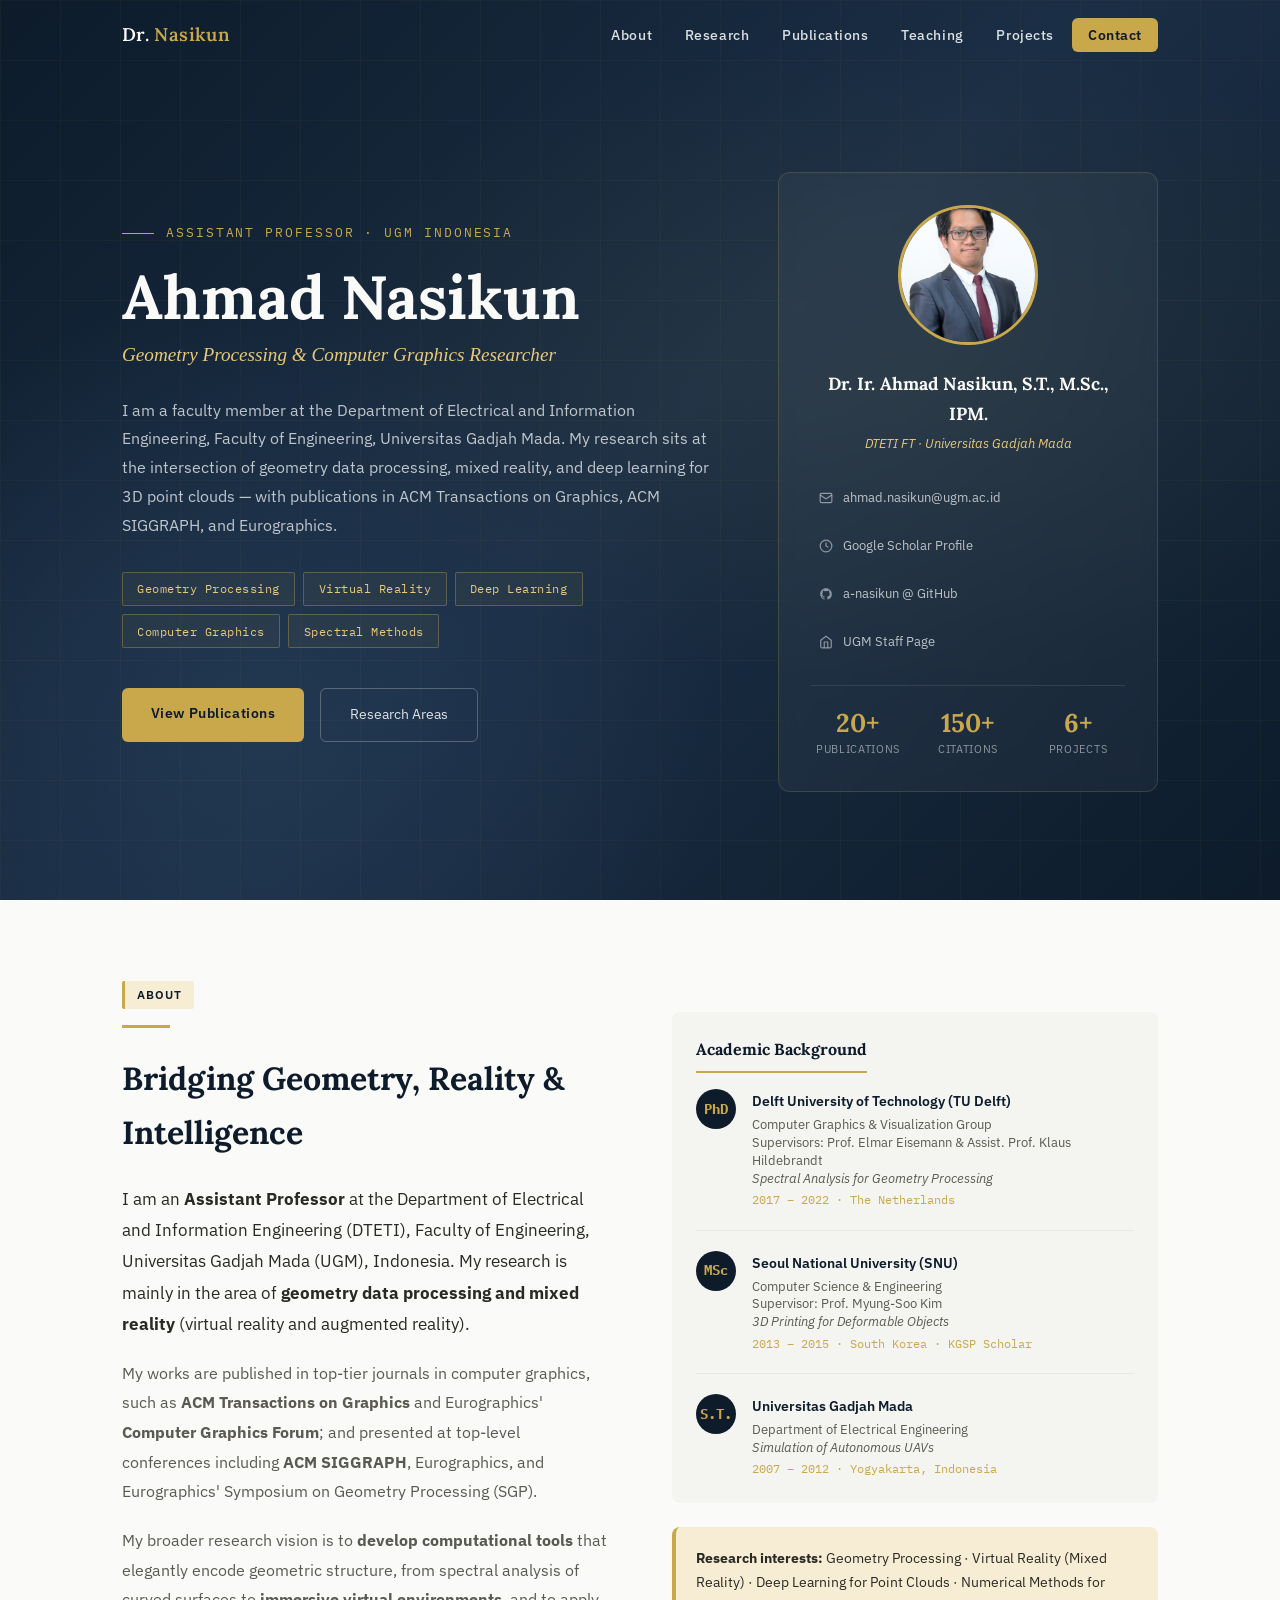
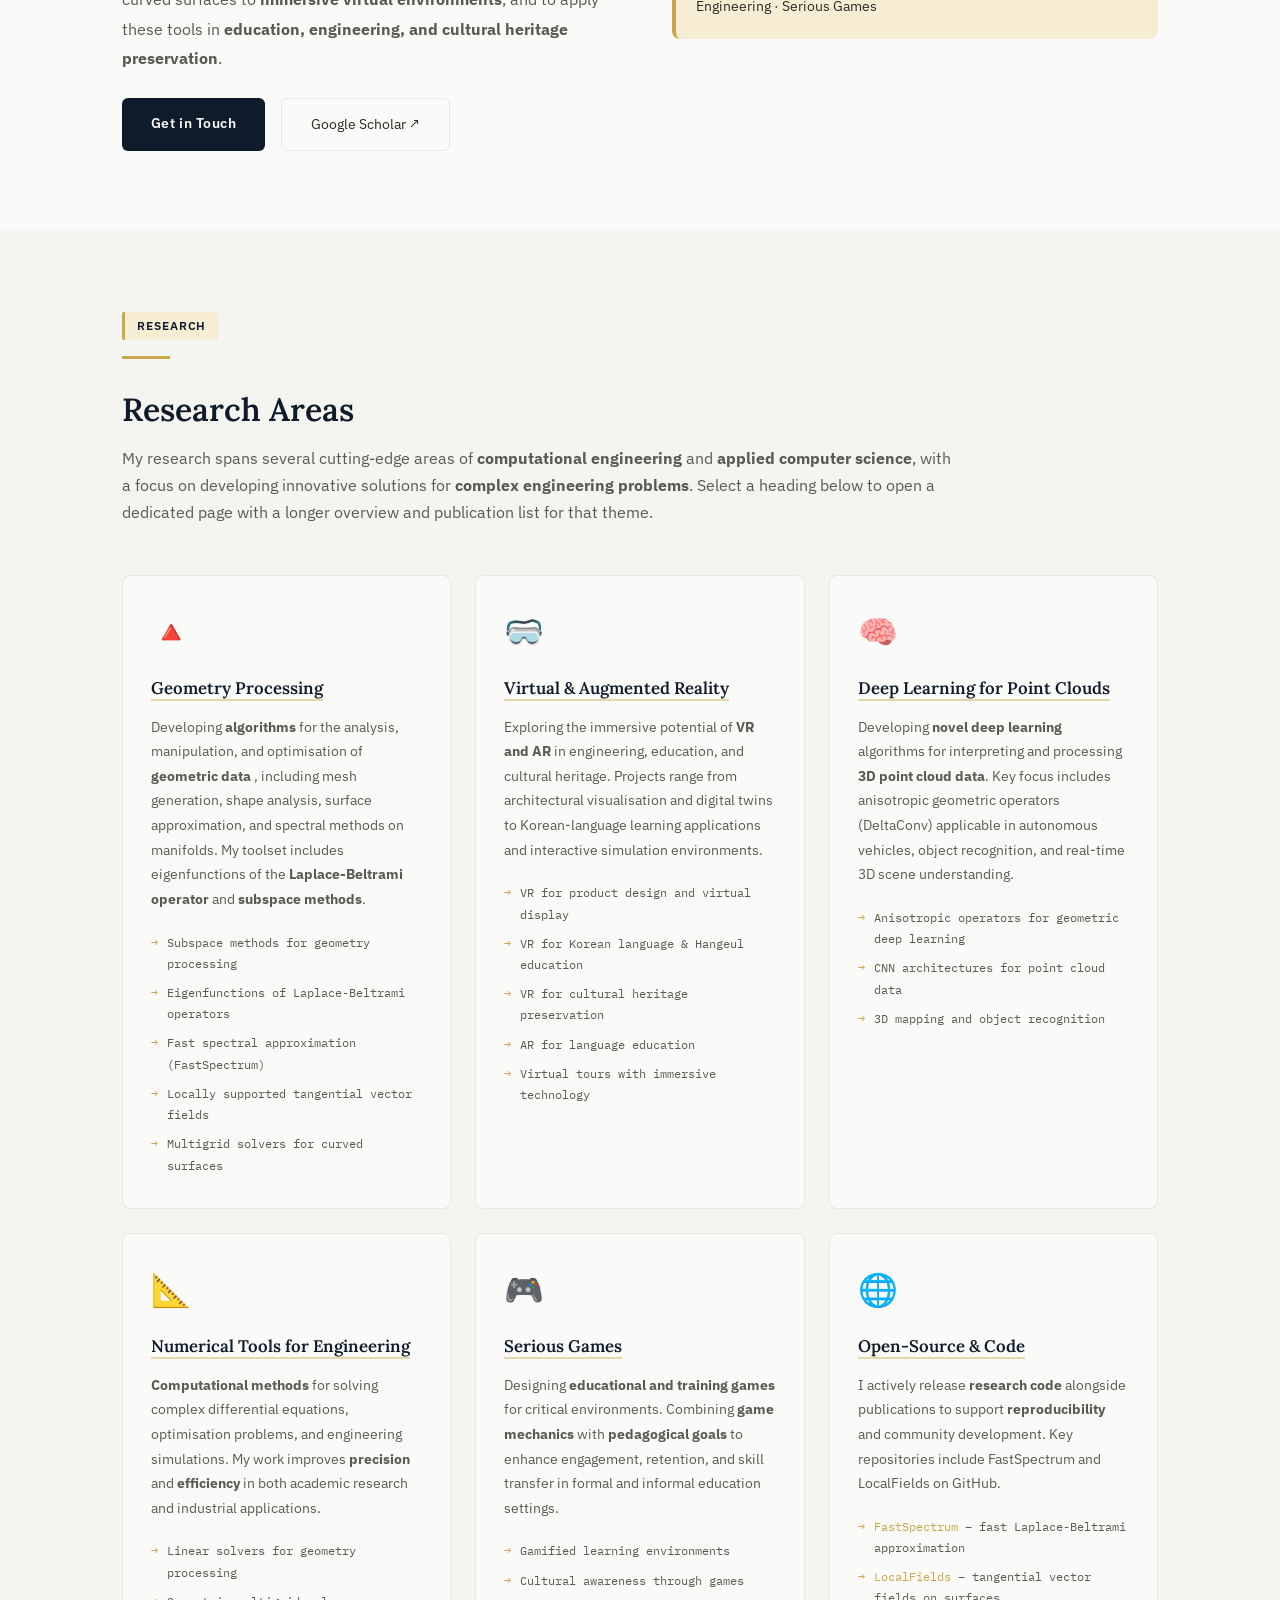
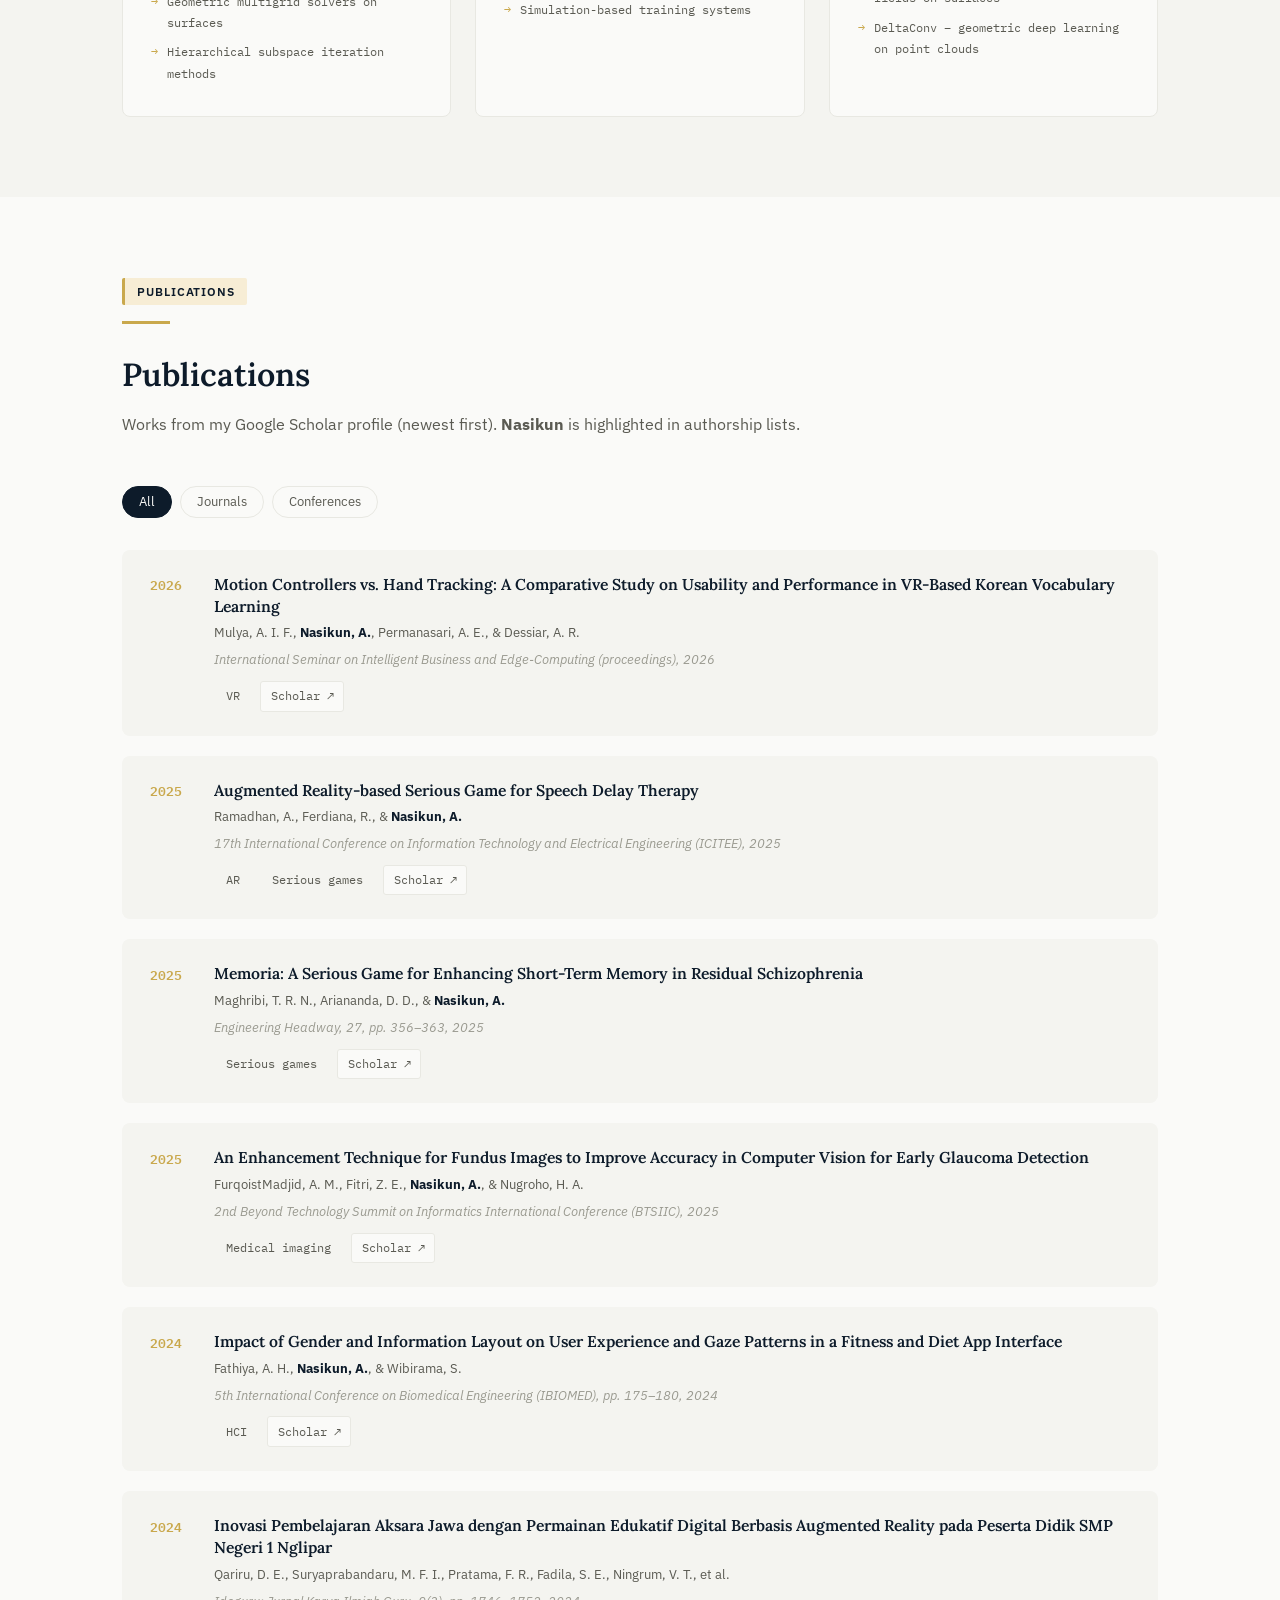
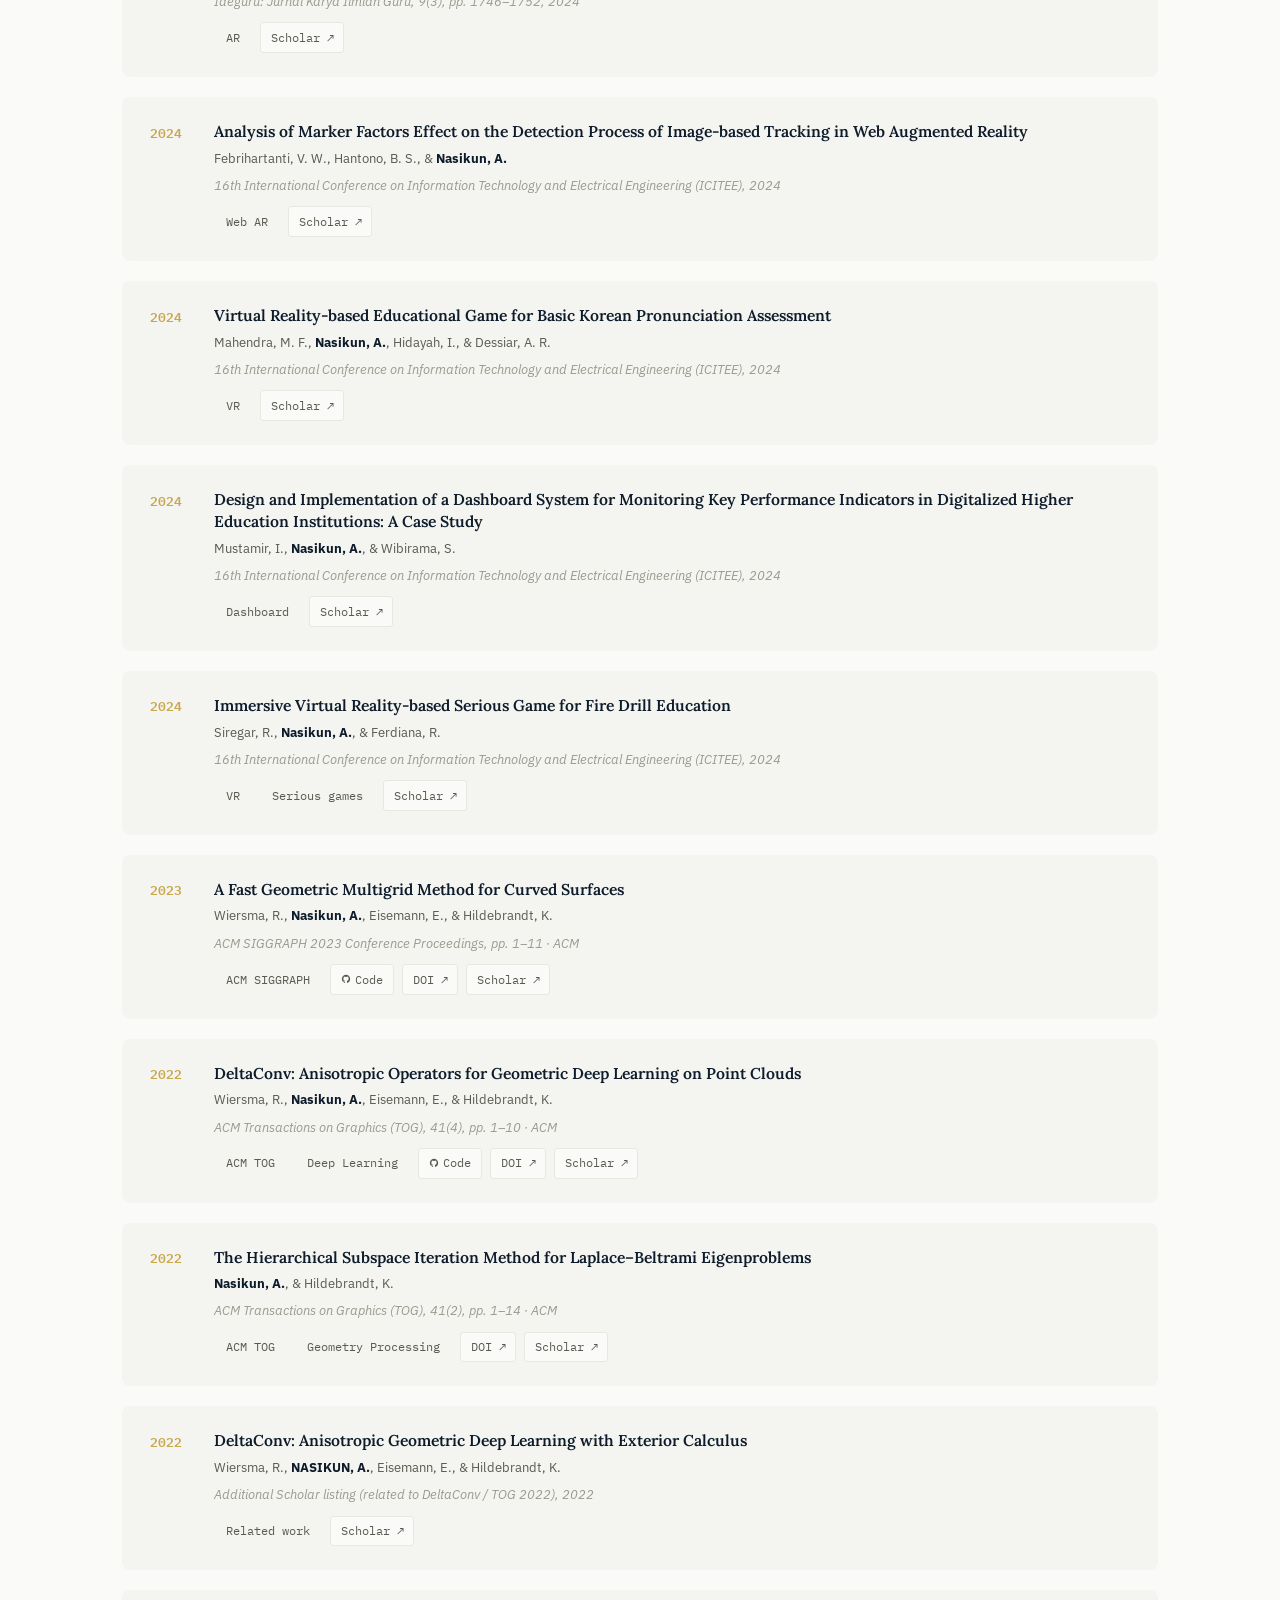
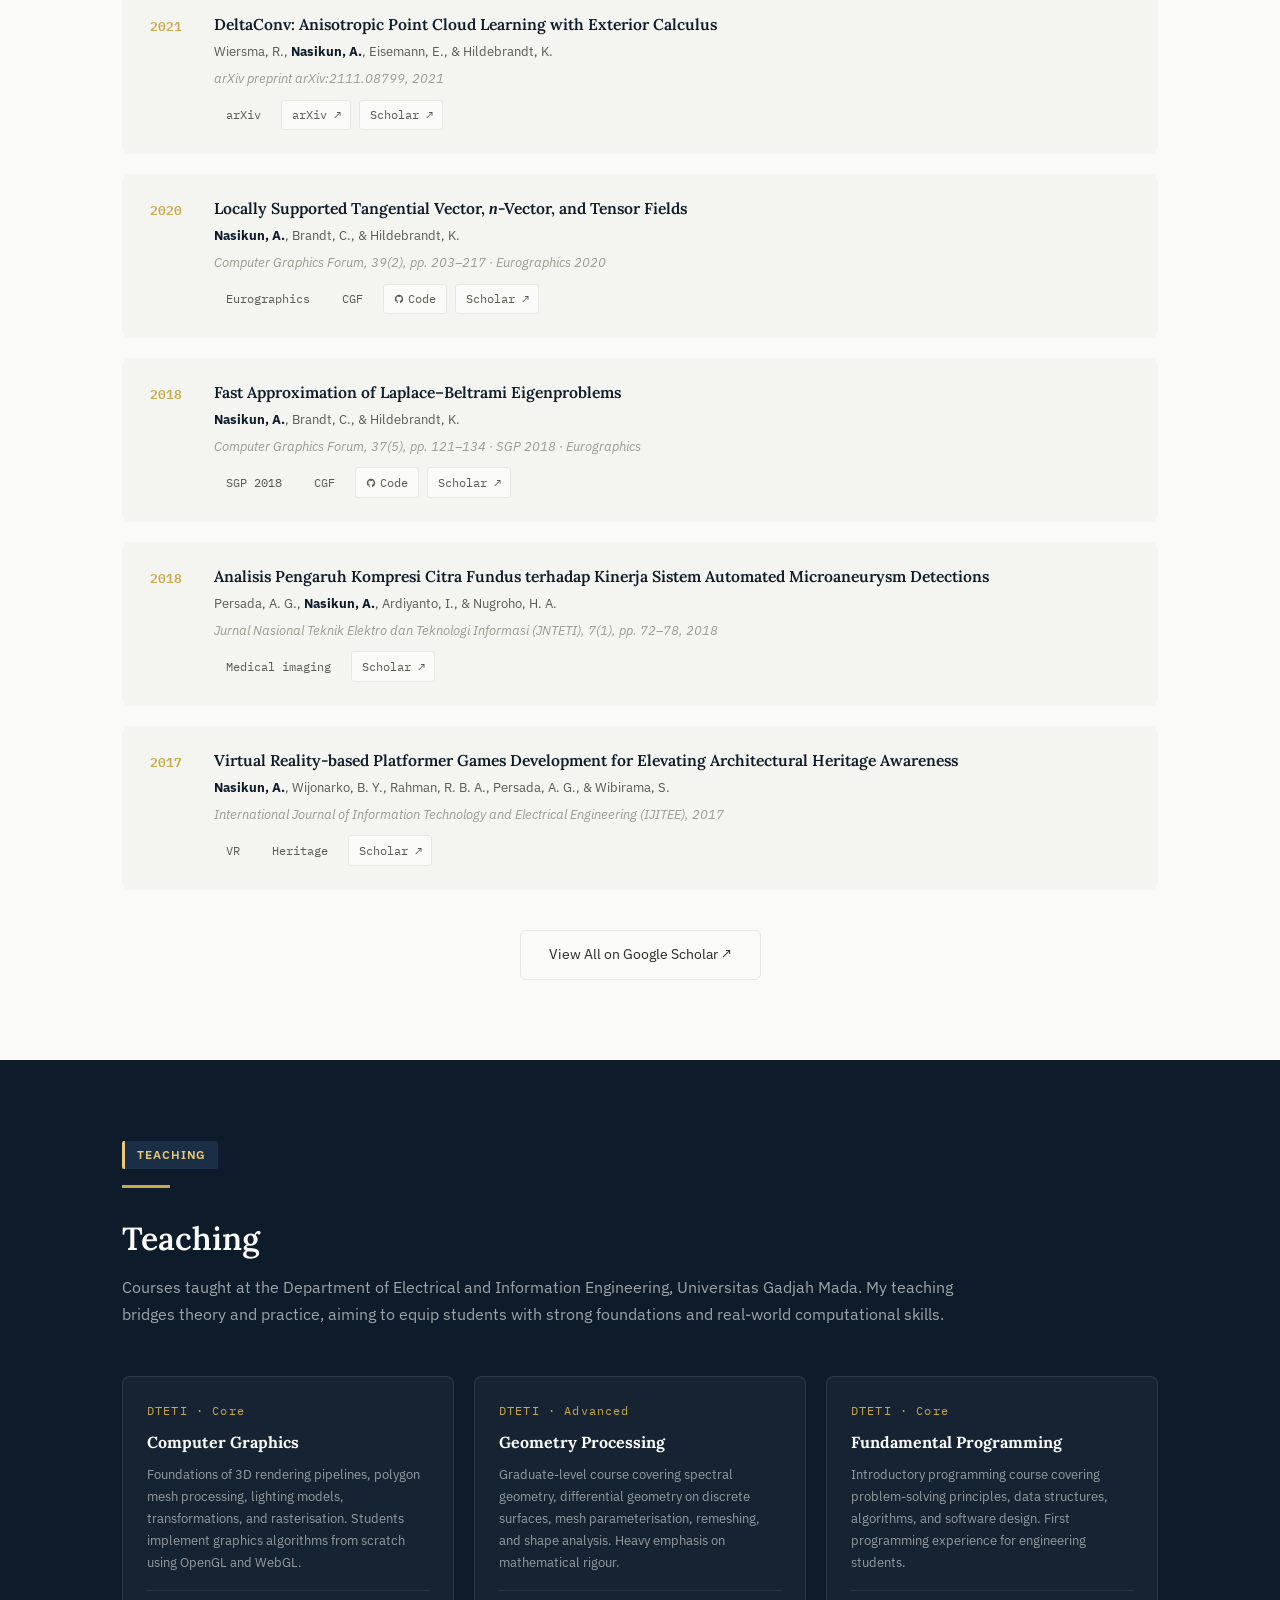
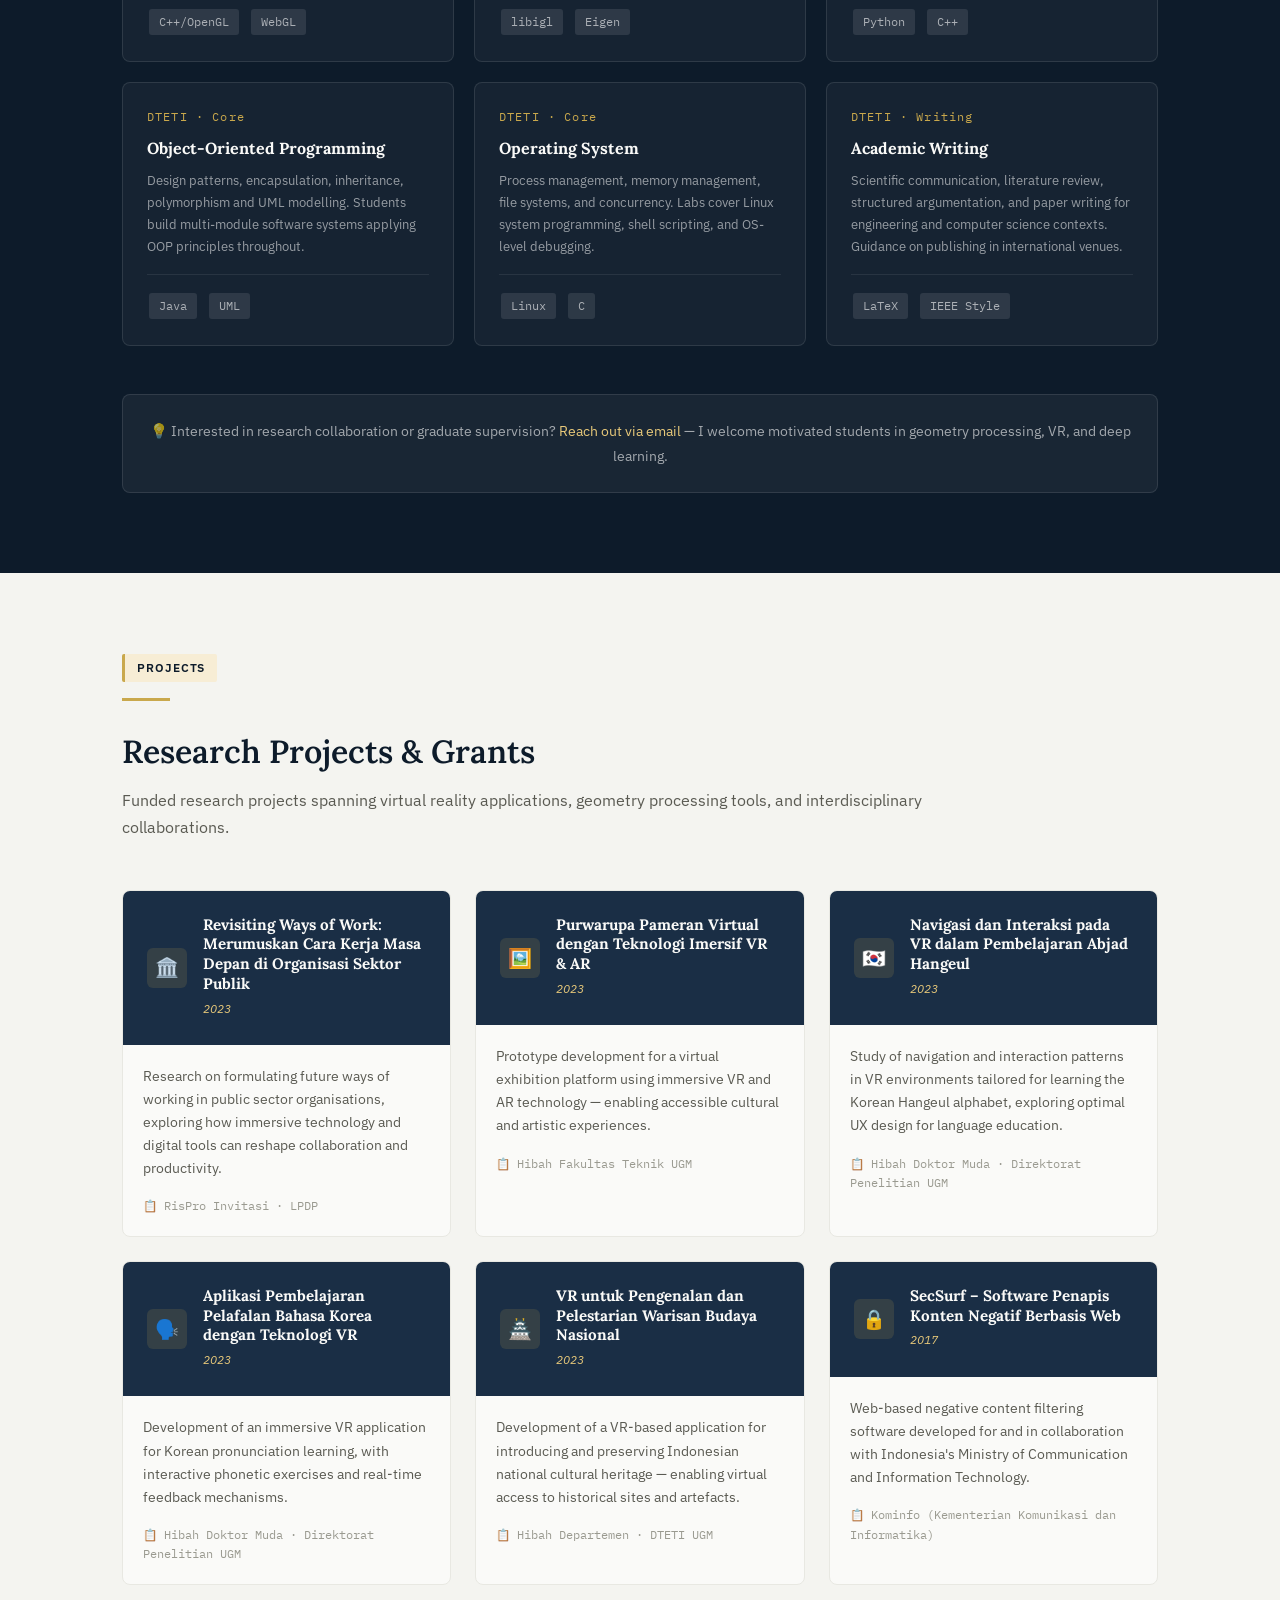
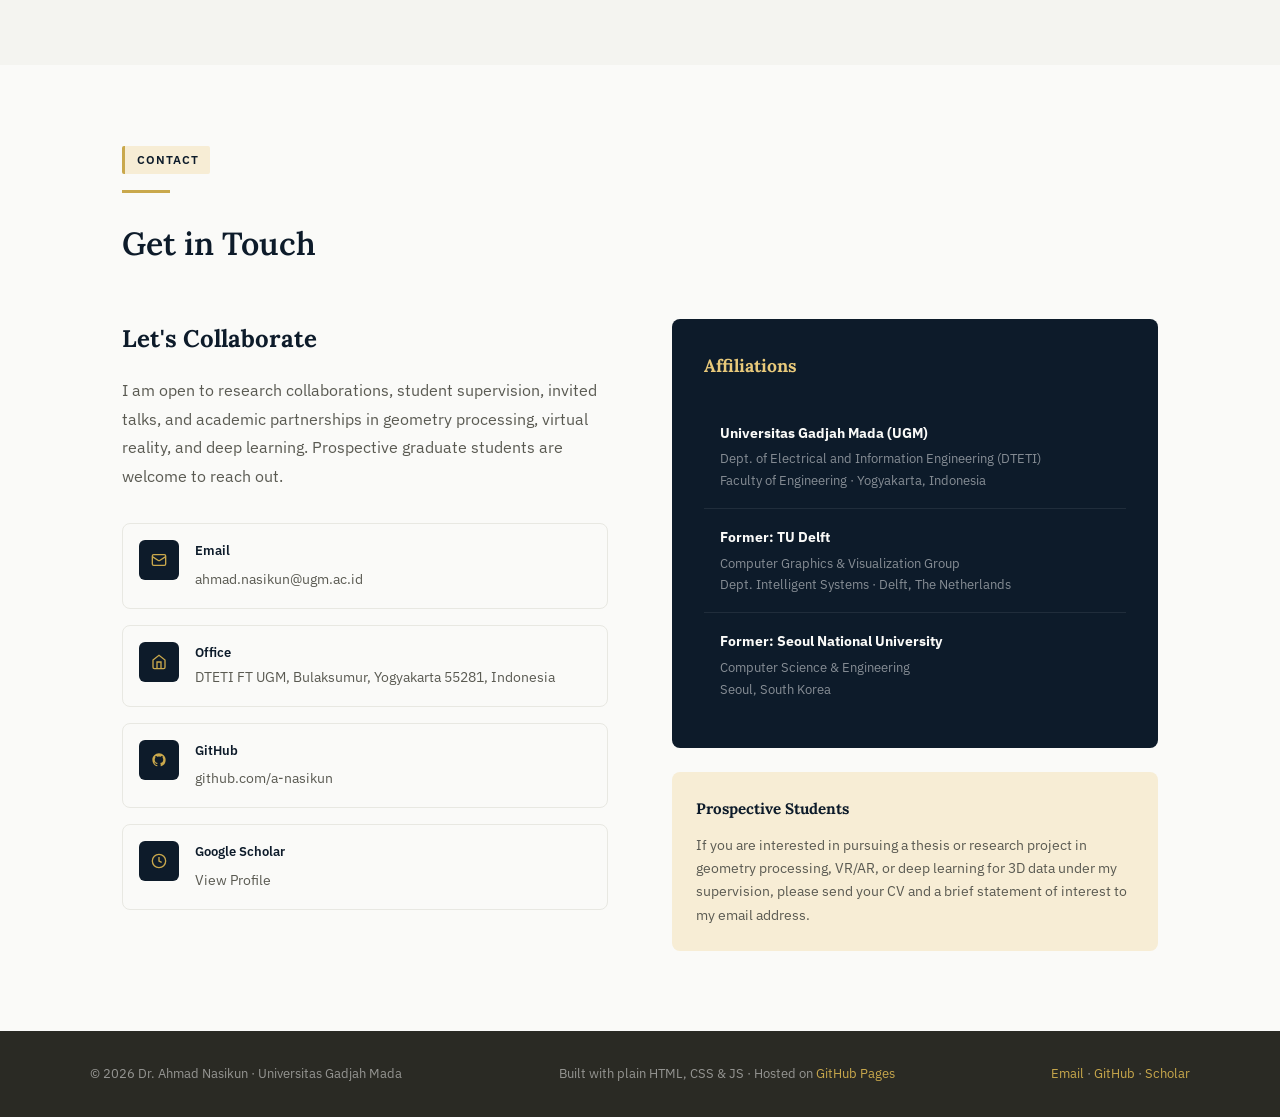
==== commit 69d3c270: "Util: update some information on research to be bold." ====
--- a/index.html
+++ b/index.html
@@ -1,1049 +1,1157 @@
 <!DOCTYPE html>
 <html lang="en">
+
 <head>
   <meta charset="UTF-8" />
   <meta name="viewport" content="width=device-width, initial-scale=1.0" />
-  <meta name="description" content="Dr. Ahmad Nasikun – Assistant Professor at UGM. Research in Geometry Processing, Virtual Reality, Deep Learning, and Computer Graphics." />
-  <meta name="keywords" content="Ahmad Nasikun, geometry processing, virtual reality, deep learning, computer graphics, UGM, Universitas Gadjah Mada" />
+  <meta name="description"
+    content="Dr. Ahmad Nasikun – Assistant Professor at UGM. Research in Geometry Processing, Virtual Reality, Deep Learning, and Computer Graphics." />
+  <meta name="keywords"
+    content="Ahmad Nasikun, geometry processing, virtual reality, deep learning, computer graphics, UGM, Universitas Gadjah Mada" />
   <meta name="author" content="Dr. Ahmad Nasikun" />
 
   <!-- Open Graph -->
   <meta property="og:title" content="Dr. Ahmad Nasikun | Researcher & Educator" />
-  <meta property="og:description" content="Assistant Professor at UGM specialising in Geometry Processing, Virtual Reality, and Computer Graphics." />
+  <meta property="og:description"
+    content="Assistant Professor at UGM specialising in Geometry Processing, Virtual Reality, and Computer Graphics." />
   <meta property="og:type" content="website" />
 
   <title>Dr. Ahmad Nasikun | Geometry Processing & Computer Graphics</title>
   <link rel="stylesheet" href="css/style.css" />
-  <link rel="icon" href="data:image/svg+xml,<svg xmlns='http://www.w3.org/2000/svg' viewBox='0 0 32 32'><rect width='32' height='32' rx='6' fill='%230d1b2a'/><text y='24' x='4' font-size='22' font-family='serif' fill='%23c9a84c'>N</text></svg>" />
+  <link rel="icon"
+    href="data:image/svg+xml,<svg xmlns='http://www.w3.org/2000/svg' viewBox='0 0 32 32'><rect width='32' height='32' rx='6' fill='%230d1b2a'/><text y='24' x='4' font-size='22' font-family='serif' fill='%23c9a84c'>N</text></svg>" />
 </head>
+
 <body>
 
-<!-- ═══════════════════════════════════════════════════
+  <!-- ═══════════════════════════════════════════════════
      NAVIGATION
 ═══════════════════════════════════════════════════ -->
-<nav id="navbar">
-  <div class="nav-inner">
-    <a href="#hero" class="nav-brand">Dr. <span>Nasikun</span></a>
-
-    <ul class="nav-links">
-      <li><a href="#about">About</a></li>
-      <li><a href="#research">Research</a></li>
-      <li><a href="#publications">Publications</a></li>
-      <li><a href="#teaching">Teaching</a></li>
-      <li><a href="#projects">Projects</a></li>
-      <li class="nav-cta"><a href="#contact">Contact</a></li>
-    </ul>
-
-    <div id="hamburger" aria-label="Toggle menu">
-      <span></span><span></span><span></span>
+  <nav id="navbar">
+    <div class="nav-inner">
+      <a href="#hero" class="nav-brand">Dr. <span>Nasikun</span></a>
+
+      <ul class="nav-links">
+        <li><a href="#about">About</a></li>
+        <li><a href="#research">Research</a></li>
+        <li><a href="#publications">Publications</a></li>
+        <li><a href="#teaching">Teaching</a></li>
+        <li><a href="#projects">Projects</a></li>
+        <li class="nav-cta"><a href="#contact">Contact</a></li>
+      </ul>
+
+      <div id="hamburger" aria-label="Toggle menu">
+        <span></span><span></span><span></span>
+      </div>
     </div>
-  </div>
-</nav>
-
-<!-- ═══════════════════════════════════════════════════
+  </nav>
+
+  <!-- ═══════════════════════════════════════════════════
      HERO
 ═══════════════════════════════════════════════════ -->
-<section id="hero">
-  <div class="hero-bg"></div>
-  <div class="hero-grid"></div>
-
-  <div class="hero-content">
-    <div class="hero-text">
-      <div class="hero-eyebrow">Assistant Professor · UGM Indonesia</div>
-      <h1 class="hero-name">Ahmad Nasikun</h1>
-      <p class="hero-title">Geometry Processing &amp; Computer Graphics Researcher</p>
-      <p class="hero-desc">
-        I am a faculty member at the Department of Electrical and Information Engineering,
-        Faculty of Engineering, Universitas Gadjah Mada. My research sits at the intersection
-        of geometry data processing, mixed reality, and deep learning for 3D point clouds —
-        with publications in ACM Transactions on Graphics, ACM SIGGRAPH, and Eurographics.
-      </p>
-      <div class="hero-tags">
-        <span class="hero-tag">Geometry Processing</span>
-        <span class="hero-tag">Virtual Reality</span>
-        <span class="hero-tag">Deep Learning</span>
-        <span class="hero-tag">Computer Graphics</span>
-        <span class="hero-tag">Spectral Methods</span>
-      </div>
-      <div class="hero-actions">
-        <a href="#publications" class="btn-primary">View Publications</a>
-        <a href="#research" class="btn-secondary">Research Areas</a>
+  <section id="hero">
+    <div class="hero-bg"></div>
+    <div class="hero-grid"></div>
+
+    <div class="hero-content">
+      <div class="hero-text">
+        <div class="hero-eyebrow">Assistant Professor · UGM Indonesia</div>
+        <h1 class="hero-name">Ahmad Nasikun</h1>
+        <p class="hero-title">Geometry Processing &amp; Computer Graphics Researcher</p>
+        <p class="hero-desc">
+          I am a faculty member at the Department of Electrical and Information Engineering,
+          Faculty of Engineering, Universitas Gadjah Mada. My research sits at the intersection
+          of geometry data processing, mixed reality, and deep learning for 3D point clouds —
+          with publications in ACM Transactions on Graphics, ACM SIGGRAPH, and Eurographics.
+        </p>
+        <div class="hero-tags">
+          <span class="hero-tag">Geometry Processing</span>
+          <span class="hero-tag">Virtual Reality</span>
+          <span class="hero-tag">Deep Learning</span>
+          <span class="hero-tag">Computer Graphics</span>
+          <span class="hero-tag">Spectral Methods</span>
+        </div>
+        <div class="hero-actions">
+          <a href="#publications" class="btn-primary">View Publications</a>
+          <a href="#research" class="btn-secondary">Research Areas</a>
+        </div>
+      </div>
+
+      <div class="hero-card">
+        <div class="hero-photo">
+          <img src="assets/images/nasikun_photo.png" alt="Dr. Ahmad Nasikun"
+            style="width:100%;height:100%;object-fit:cover;" />
+        </div>
+        <div class="hero-card-info">
+          <h3>Dr. Ir. Ahmad Nasikun, S.T., M.Sc., IPM.</h3>
+          <p>DTETI FT · Universitas Gadjah Mada</p>
+        </div>
+        <div class="hero-card-links">
+          <a class="hero-link-item" href="mailto:ahmad.nasikun@ugm.ac.id">
+            <svg width="14" height="14" viewBox="0 0 24 24" fill="none" stroke="currentColor" stroke-width="2">
+              <rect x="2" y="4" width="20" height="16" rx="2" />
+              <path d="m22 7-8.97 5.7a1.94 1.94 0 0 1-2.06 0L2 7" />
+            </svg>
+            ahmad.nasikun@ugm.ac.id
+          </a>
+          <a class="hero-link-item" href="https://scholar.google.com/citations?user=w0s9NVoAAAAJ&hl=en" target="_blank"
+            rel="noopener">
+            <svg width="14" height="14" viewBox="0 0 24 24" fill="none" stroke="currentColor" stroke-width="2">
+              <circle cx="12" cy="12" r="10" />
+              <path d="M12 6v6l4 2" />
+            </svg>
+            Google Scholar Profile
+          </a>
+          <a class="hero-link-item" href="https://github.com/a-nasikun" target="_blank" rel="noopener">
+            <svg width="14" height="14" viewBox="0 0 24 24" fill="currentColor">
+              <path
+                d="M12 2C6.477 2 2 6.484 2 12.017c0 4.425 2.865 8.18 6.839 9.504.5.092.682-.217.682-.483 0-.237-.008-.868-.013-1.703-2.782.605-3.369-1.343-3.369-1.343-.454-1.158-1.11-1.466-1.11-1.466-.908-.62.069-.608.069-.608 1.003.07 1.531 1.032 1.531 1.032.892 1.53 2.341 1.088 2.91.832.092-.647.35-1.088.636-1.338-2.22-.253-4.555-1.113-4.555-4.951 0-1.093.39-1.988 1.029-2.688-.103-.253-.446-1.272.098-2.65 0 0 .84-.27 2.75 1.026A9.564 9.564 0 0 1 12 6.844a9.59 9.59 0 0 1 2.504.337c1.909-1.296 2.747-1.027 2.747-1.027.546 1.379.202 2.398.1 2.651.64.7 1.028 1.595 1.028 2.688 0 3.848-2.339 4.695-4.566 4.943.359.309.678.92.678 1.855 0 1.338-.012 2.419-.012 2.747 0 .268.18.58.688.482A10.02 10.02 0 0 0 22 12.017C22 6.484 17.522 2 12 2z" />
+            </svg>
+            a-nasikun @ GitHub
+          </a>
+          <a class="hero-link-item" href="https://nasikun.staff.ugm.ac.id" target="_blank" rel="noopener">
+            <svg width="14" height="14" viewBox="0 0 24 24" fill="none" stroke="currentColor" stroke-width="2">
+              <path d="M3 9l9-7 9 7v11a2 2 0 0 1-2 2H5a2 2 0 0 1-2-2z" />
+              <polyline points="9 22 9 12 15 12 15 22" />
+            </svg>
+            UGM Staff Page
+          </a>
+        </div>
+        <div class="hero-stats">
+          <div class="stat">
+            <div class="stat-num">20+</div>
+            <div class="stat-label">Publications</div>
+          </div>
+          <div class="stat">
+            <div class="stat-num">150+</div>
+            <div class="stat-label">Citations</div>
+          </div>
+          <div class="stat">
+            <div class="stat-num">6+</div>
+            <div class="stat-label">Projects</div>
+          </div>
+        </div>
       </div>
     </div>
-
-    <div class="hero-card">
-      <div class="hero-photo">
-        <img src="assets/images/nasikun_photo.png" alt="Dr. Ahmad Nasikun" style="width:100%;height:100%;object-fit:cover;" />
-      </div>
-      <div class="hero-card-info">
-        <h3>Dr. Ahmad Nasikun, S.T., M.Sc.</h3>
-        <p>DTETI FT · Universitas Gadjah Mada</p>
-      </div>
-      <div class="hero-card-links">
-        <a class="hero-link-item" href="mailto:ahmad.nasikun@ugm.ac.id">
-          <svg width="14" height="14" viewBox="0 0 24 24" fill="none" stroke="currentColor" stroke-width="2"><rect x="2" y="4" width="20" height="16" rx="2"/><path d="m22 7-8.97 5.7a1.94 1.94 0 0 1-2.06 0L2 7"/></svg>
-          ahmad.nasikun@ugm.ac.id
-        </a>
-        <a class="hero-link-item" href="https://scholar.google.com/citations?user=w0s9NVoAAAAJ&hl=en" target="_blank" rel="noopener">
-          <svg width="14" height="14" viewBox="0 0 24 24" fill="none" stroke="currentColor" stroke-width="2"><circle cx="12" cy="12" r="10"/><path d="M12 6v6l4 2"/></svg>
-          Google Scholar Profile
-        </a>
-        <a class="hero-link-item" href="https://github.com/a-nasikun" target="_blank" rel="noopener">
-          <svg width="14" height="14" viewBox="0 0 24 24" fill="currentColor"><path d="M12 2C6.477 2 2 6.484 2 12.017c0 4.425 2.865 8.18 6.839 9.504.5.092.682-.217.682-.483 0-.237-.008-.868-.013-1.703-2.782.605-3.369-1.343-3.369-1.343-.454-1.158-1.11-1.466-1.11-1.466-.908-.62.069-.608.069-.608 1.003.07 1.531 1.032 1.531 1.032.892 1.53 2.341 1.088 2.91.832.092-.647.35-1.088.636-1.338-2.22-.253-4.555-1.113-4.555-4.951 0-1.093.39-1.988 1.029-2.688-.103-.253-.446-1.272.098-2.65 0 0 .84-.27 2.75 1.026A9.564 9.564 0 0 1 12 6.844a9.59 9.59 0 0 1 2.504.337c1.909-1.296 2.747-1.027 2.747-1.027.546 1.379.202 2.398.1 2.651.64.7 1.028 1.595 1.028 2.688 0 3.848-2.339 4.695-4.566 4.943.359.309.678.92.678 1.855 0 1.338-.012 2.419-.012 2.747 0 .268.18.58.688.482A10.02 10.02 0 0 0 22 12.017C22 6.484 17.522 2 12 2z"/></svg>
-          a-nasikun @ GitHub
-        </a>
-        <a class="hero-link-item" href="https://nasikun.staff.ugm.ac.id" target="_blank" rel="noopener">
-          <svg width="14" height="14" viewBox="0 0 24 24" fill="none" stroke="currentColor" stroke-width="2"><path d="M3 9l9-7 9 7v11a2 2 0 0 1-2 2H5a2 2 0 0 1-2-2z"/><polyline points="9 22 9 12 15 12 15 22"/></svg>
-          UGM Staff Page
-        </a>
-      </div>
-      <div class="hero-stats">
-        <div class="stat">
-          <div class="stat-num">20+</div>
-          <div class="stat-label">Publications</div>
-        </div>
-        <div class="stat">
-          <div class="stat-num">150+</div>
-          <div class="stat-label">Citations</div>
-        </div>
-        <div class="stat">
-          <div class="stat-num">6+</div>
-          <div class="stat-label">Projects</div>
-        </div>
-      </div>
-    </div>
-  </div>
-</section>
-
-<!-- ═══════════════════════════════════════════════════
+  </section>
+
+  <!-- ═══════════════════════════════════════════════════
      ABOUT
 ═══════════════════════════════════════════════════ -->
-<section id="about" class="section">
-  <div class="container">
-    <div class="about-grid">
-      <div class="about-text animate-on-scroll">
-        <span class="badge">About</span>
-        <div class="divider"></div>
-        <h2 style="font-family:'Lora',serif;font-size:2rem;color:var(--navy);margin-bottom:1.5rem;">
-          Bridging Geometry, Reality &amp; Intelligence
-        </h2>
-        <p>
-          I am an Assistant Professor at the Department of Electrical and Information Engineering (DTETI),
-          Faculty of Engineering, Universitas Gadjah Mada (UGM), Indonesia. My research is mainly in the
-          area of geometry data processing and mixed reality (virtual reality and augmented reality).
-        </p>
-        <p>
-          My works are published in top-tier journals in computer graphics, such as
-          <strong>ACM Transactions on Graphics</strong> and Eurographics' <strong>Computer Graphics Forum</strong>;
-          and presented at top-level conferences including <strong>ACM SIGGRAPH</strong>, Eurographics,
-          and Eurographics' Symposium on Geometry Processing (SGP).
-        </p>
-        <p>
-          My broader research vision is to develop computational tools that elegantly encode geometric
-          structure — from spectral analysis of curved surfaces to immersive virtual environments — and
-          to apply these tools in education, engineering, and cultural heritage preservation.
-        </p>
-        <div style="margin-top:1.5rem; display:flex; gap:1rem; flex-wrap:wrap;">
-          <a href="mailto:ahmad.nasikun@ugm.ac.id" class="btn-primary" style="background:var(--navy);color:var(--white);">
-            Get in Touch
-          </a>
-          <a href="https://scholar.google.com/citations?user=w0s9NVoAAAAJ&hl=en" target="_blank" class="btn-secondary" style="border-color:var(--gray-200);color:var(--gray-800);">
-            Google Scholar ↗
-          </a>
-        </div>
-      </div>
-
-      <div class="animate-on-scroll" data-delay="150">
-        <div class="education-card">
-          <h3>Academic Background</h3>
-
-          <div class="edu-item">
-            <div class="edu-icon">PhD</div>
-            <div class="edu-info">
-              <h4>Delft University of Technology (TU Delft)</h4>
-              <p>Computer Graphics &amp; Visualization Group<br>
-                 Supervisors: Prof. Elmar Eisemann &amp; Assist. Prof. Klaus Hildebrandt<br>
-                 <em>Spectral Analysis for Geometry Processing</em>
-              </p>
-              <div class="year">2017 – 2022 · The Netherlands</div>
-            </div>
-          </div>
-
-          <div class="edu-item">
-            <div class="edu-icon">MSc</div>
-            <div class="edu-info">
-              <h4>Seoul National University (SNU)</h4>
-              <p>Computer Science &amp; Engineering<br>
-                 Supervisor: Prof. Myung-Soo Kim<br>
-                 <em>3D Printing for Deformable Objects</em>
-              </p>
-              <div class="year">2013 – 2015 · South Korea · KGSP Scholar</div>
-            </div>
-          </div>
-
-          <div class="edu-item">
-            <div class="edu-icon">S.T.</div>
-            <div class="edu-info">
-              <h4>Universitas Gadjah Mada</h4>
-              <p>Department of Electrical Engineering<br>
-                 <em>Simulation of Autonomous UAVs</em>
-              </p>
-              <div class="year">2007 – 2012 · Yogyakarta, Indonesia</div>
-            </div>
-          </div>
-        </div>
-
-        <div style="margin-top:1.5rem; padding:1.25rem; background:var(--gold-pale); border-radius:8px; border-left:4px solid var(--gold);">
-          <p style="font-size:0.88rem; color:var(--gray-800); line-height:1.7;">
-            <strong>Research interests:</strong> Geometry Processing · Virtual Reality (Mixed Reality) ·
-            Deep Learning for Point Clouds · Numerical Methods for Engineering · Serious Games
+  <section id="about" class="section">
+    <div class="container">
+      <div class="about-grid">
+        <div class="about-text animate-on-scroll">
+          <span class="badge">About</span>
+          <div class="divider"></div>
+          <h2 style="font-family:'Lora',serif;font-size:2rem;color:var(--navy);margin-bottom:1.5rem;">
+            Bridging Geometry, Reality &amp; Intelligence
+          </h2>
+          <p>
+            I am an <strong>Assistant Professor</strong> at the Department of Electrical and Information Engineering
+            (DTETI),
+            Faculty of Engineering, Universitas Gadjah Mada (UGM), Indonesia. My research is mainly in the
+            area of <strong>geometry data processing and mixed reality</strong> (virtual reality and augmented reality).
           </p>
+          <p>
+            My works are published in top-tier journals in computer graphics, such as
+            <strong>ACM Transactions on Graphics</strong> and Eurographics' <strong>Computer Graphics Forum</strong>;
+            and presented at top-level conferences including <strong>ACM SIGGRAPH</strong>, Eurographics,
+            and Eurographics' Symposium on Geometry Processing (SGP).
+          </p>
+          <p>
+            My broader research vision is to <strong>develop computational tools</strong> that elegantly encode
+            geometric
+            structure, from spectral analysis of curved surfaces to <strong>immersive virtual environments</strong>, and
+            to apply these tools in <strong>education, engineering, and cultural heritage preservation</strong>.
+          </p>
+          <div style="margin-top:1.5rem; display:flex; gap:1rem; flex-wrap:wrap;">
+            <a href="mailto:ahmad.nasikun@ugm.ac.id" class="btn-primary"
+              style="background:var(--navy);color:var(--white);">
+              Get in Touch
+            </a>
+            <a href="https://scholar.google.com/citations?user=w0s9NVoAAAAJ&hl=en" target="_blank" class="btn-secondary"
+              style="border-color:var(--gray-200);color:var(--gray-800);">
+              Google Scholar ↗
+            </a>
+          </div>
+        </div>
+
+        <div class="animate-on-scroll" data-delay="150">
+          <div class="education-card">
+            <h3>Academic Background</h3>
+
+            <div class="edu-item">
+              <div class="edu-icon">PhD</div>
+              <div class="edu-info">
+                <h4>Delft University of Technology (TU Delft)</h4>
+                <p>Computer Graphics &amp; Visualization Group<br>
+                  Supervisors: Prof. Elmar Eisemann &amp; Assist. Prof. Klaus Hildebrandt<br>
+                  <em>Spectral Analysis for Geometry Processing</em>
+                </p>
+                <div class="year">2017 – 2022 · The Netherlands</div>
+              </div>
+            </div>
+
+            <div class="edu-item">
+              <div class="edu-icon">MSc</div>
+              <div class="edu-info">
+                <h4>Seoul National University (SNU)</h4>
+                <p>Computer Science &amp; Engineering<br>
+                  Supervisor: Prof. Myung-Soo Kim<br>
+                  <em>3D Printing for Deformable Objects</em>
+                </p>
+                <div class="year">2013 – 2015 · South Korea · KGSP Scholar</div>
+              </div>
+            </div>
+
+            <div class="edu-item">
+              <div class="edu-icon">S.T.</div>
+              <div class="edu-info">
+                <h4>Universitas Gadjah Mada</h4>
+                <p>Department of Electrical Engineering<br>
+                  <em>Simulation of Autonomous UAVs</em>
+                </p>
+                <div class="year">2007 – 2012 · Yogyakarta, Indonesia</div>
+              </div>
+            </div>
+          </div>
+
+          <div
+            style="margin-top:1.5rem; padding:1.25rem; background:var(--gold-pale); border-radius:8px; border-left:4px solid var(--gold);">
+            <p style="font-size:0.88rem; color:var(--gray-800); line-height:1.7;">
+              <strong>Research interests:</strong> Geometry Processing · Virtual Reality (Mixed Reality) ·
+              Deep Learning for Point Clouds · Numerical Methods for Engineering · Serious Games
+            </p>
+          </div>
         </div>
       </div>
     </div>
-  </div>
-</section>
-
-<!-- ═══════════════════════════════════════════════════
+  </section>
+
+  <!-- ═══════════════════════════════════════════════════
      RESEARCH
 ═══════════════════════════════════════════════════ -->
-<section id="research" class="section">
-  <div class="container">
-    <div class="section-header animate-on-scroll">
-      <span class="badge">Research</span>
-      <div class="divider"></div>
-      <h2>Research Areas</h2>
-      <p>
-        My research spans several cutting-edge areas of computational engineering and applied computer science,
-        with a focus on developing innovative solutions for complex engineering problems.
-        Select a heading below to open a dedicated page with a longer overview and publication list for that theme.
-      </p>
+  <section id="research" class="section">
+    <div class="container">
+      <div class="section-header animate-on-scroll">
+        <span class="badge">Research</span>
+        <div class="divider"></div>
+        <h2>Research Areas</h2>
+        <p>
+          My research spans several cutting-edge areas of <strong>computational engineering</strong> and <strong>applied
+            computer science</strong>,
+          with a focus on developing innovative solutions for <strong>complex engineering problems</strong>.
+          Select a heading below to open a dedicated page with a longer overview and publication list for that theme.
+        </p>
+      </div>
+
+      <div class="research-grid">
+
+        <div class="research-card animate-on-scroll" data-delay="0">
+          <div class="research-icon">🔺</div>
+          <h3><a href="research/geometry-processing.html">Geometry Processing</a></h3>
+          <p>
+            Developing <strong>algorithms</strong> for the analysis, manipulation, and optimisation of <strong>geometric
+              data </strong>,
+            including mesh generation, shape analysis, surface approximation, and spectral methods on
+            manifolds. My toolset includes eigenfunctions of the <strong>Laplace-Beltrami operator</strong> and
+            <strong>subspace methods</strong>.
+          </p>
+          <ul class="research-projects">
+            <li>Subspace methods for geometry processing</li>
+            <li>Eigenfunctions of Laplace-Beltrami operators</li>
+            <li>Fast spectral approximation (FastSpectrum)</li>
+            <li>Locally supported tangential vector fields</li>
+            <li>Multigrid solvers for curved surfaces</li>
+          </ul>
+        </div>
+
+        <div class="research-card animate-on-scroll" data-delay="100">
+          <div class="research-icon">🥽</div>
+          <h3><a href="research/virtual-augmented-reality.html">Virtual &amp; Augmented Reality</a></h3>
+          <p>
+            Exploring the immersive potential of <strong>VR and AR</strong> in engineering, education, and cultural
+            heritage.
+            Projects range from architectural visualisation and digital twins to Korean-language learning
+            applications and interactive simulation environments.
+          </p>
+          <ul class="research-projects">
+            <li>VR for product design and virtual display</li>
+            <li>VR for Korean language &amp; Hangeul education</li>
+            <li>VR for cultural heritage preservation</li>
+            <li>AR for language education</li>
+            <li>Virtual tours with immersive technology</li>
+          </ul>
+        </div>
+
+        <div class="research-card animate-on-scroll" data-delay="200">
+          <div class="research-icon">🧠</div>
+          <h3><a href="research/deep-learning-point-clouds.html">Deep Learning for Point Clouds</a></h3>
+          <p>
+            Developing <strong>novel deep learning</strong> algorithms for interpreting and processing <strong>3D point
+              cloud data</strong>.
+            Key focus includes anisotropic geometric operators (DeltaConv) applicable in autonomous vehicles,
+            object recognition, and real-time 3D scene understanding.
+          </p>
+          <ul class="research-projects">
+            <li>Anisotropic operators for geometric deep learning</li>
+            <li>CNN architectures for point cloud data</li>
+            <li>3D mapping and object recognition</li>
+          </ul>
+        </div>
+
+        <div class="research-card animate-on-scroll" data-delay="300">
+          <div class="research-icon">📐</div>
+          <h3><a href="research/numerical-tools-engineering.html">Numerical Tools for Engineering</a></h3>
+          <p>
+            <strong>Computational methods</strong> for solving complex differential equations, optimisation problems,
+            and engineering simulations. My work improves <strong>precision</strong> and <strong>efficiency</strong> in
+            both academic
+            research and industrial applications.
+          </p>
+          <ul class="research-projects">
+            <li>Linear solvers for geometry processing</li>
+            <li>Geometric multigrid solvers on surfaces</li>
+            <li>Hierarchical subspace iteration methods</li>
+          </ul>
+        </div>
+
+        <div class="research-card animate-on-scroll" data-delay="400">
+          <div class="research-icon">🎮</div>
+          <h3><a href="research/serious-games.html">Serious Games</a></h3>
+          <p>
+            Designing <strong>educational and training games</strong> for critical environments.
+            Combining <strong>game mechanics</strong> with <strong>pedagogical goals</strong> to enhance engagement,
+            retention, and skill transfer in formal and informal education settings.
+          </p>
+          <ul class="research-projects">
+            <li>Gamified learning environments</li>
+            <li>Cultural awareness through games</li>
+            <li>Simulation-based training systems</li>
+          </ul>
+        </div>
+
+        <div class="research-card animate-on-scroll" data-delay="500">
+          <div class="research-icon">🌐</div>
+          <h3><a href="research/open-source-code.html">Open-Source &amp; Code</a></h3>
+          <p>
+            I actively release <strong>research code</strong> alongside publications to support
+            <strong>reproducibility</strong>
+            and community development. Key repositories include FastSpectrum and LocalFields on GitHub.
+          </p>
+          <ul class="research-projects">
+            <li><a href="https://github.com/a-nasikun/FastSpectrum" target="_blank"
+                style="color:var(--gold)">FastSpectrum</a> – fast Laplace-Beltrami approximation</li>
+            <li><a href="https://github.com/a-nasikun/LocalFields" target="_blank"
+                style="color:var(--gold)">LocalFields</a> – tangential vector fields on surfaces</li>
+            <li>DeltaConv – geometric deep learning on point clouds</li>
+          </ul>
+        </div>
+
+      </div>
     </div>
-
-    <div class="research-grid">
-
-      <div class="research-card animate-on-scroll" data-delay="0">
-        <div class="research-icon">🔺</div>
-        <h3><a href="research/geometry-processing.html">Geometry Processing</a></h3>
-        <p>
-          Developing algorithms for the analysis, manipulation, and optimisation of geometric data —
-          including mesh generation, shape analysis, surface approximation, and spectral methods on
-          manifolds. Core tools include eigenfunctions of the Laplace-Beltrami operator and subspace methods.
-        </p>
-        <ul class="research-projects">
-          <li>Subspace methods for geometry processing</li>
-          <li>Eigenfunctions of Laplace-Beltrami operators</li>
-          <li>Fast spectral approximation (FastSpectrum)</li>
-          <li>Locally supported tangential vector fields</li>
-          <li>Multigrid solvers for curved surfaces</li>
-        </ul>
-      </div>
-
-      <div class="research-card animate-on-scroll" data-delay="100">
-        <div class="research-icon">🥽</div>
-        <h3><a href="research/virtual-augmented-reality.html">Virtual &amp; Augmented Reality</a></h3>
-        <p>
-          Exploring the immersive potential of VR and AR in engineering, education, and cultural heritage.
-          Projects range from architectural visualisation and digital twins to Korean-language learning
-          applications and interactive simulation environments.
-        </p>
-        <ul class="research-projects">
-          <li>VR for product design and virtual display</li>
-          <li>VR for Korean language &amp; Hangeul education</li>
-          <li>VR for cultural heritage preservation</li>
-          <li>AR for language education</li>
-          <li>Virtual tours with immersive technology</li>
-        </ul>
-      </div>
-
-      <div class="research-card animate-on-scroll" data-delay="200">
-        <div class="research-icon">🧠</div>
-        <h3><a href="research/deep-learning-point-clouds.html">Deep Learning for Point Clouds</a></h3>
-        <p>
-          Developing novel deep learning algorithms for interpreting and processing 3D point cloud data.
-          Key focus includes anisotropic geometric operators (DeltaConv) applicable in autonomous vehicles,
-          object recognition, and real-time 3D scene understanding.
-        </p>
-        <ul class="research-projects">
-          <li>Anisotropic operators for geometric deep learning</li>
-          <li>CNN architectures for point cloud data</li>
-          <li>3D mapping and object recognition</li>
-        </ul>
-      </div>
-
-      <div class="research-card animate-on-scroll" data-delay="300">
-        <div class="research-icon">📐</div>
-        <h3><a href="research/numerical-tools-engineering.html">Numerical Tools for Engineering</a></h3>
-        <p>
-          Computational methods for solving complex differential equations, optimisation problems,
-          and engineering simulations. My work improves precision and efficiency in both academic
-          research and industrial applications.
-        </p>
-        <ul class="research-projects">
-          <li>Linear solvers for geometry processing</li>
-          <li>Geometric multigrid solvers on surfaces</li>
-          <li>Hierarchical subspace iteration methods</li>
-        </ul>
-      </div>
-
-      <div class="research-card animate-on-scroll" data-delay="400">
-        <div class="research-icon">🎮</div>
-        <h3><a href="research/serious-games.html">Serious Games</a></h3>
-        <p>
-          Designing educational and training games for critical environments. Combining game mechanics
-          with pedagogical goals to enhance engagement, retention, and skill transfer in formal and
-          informal education settings.
-        </p>
-        <ul class="research-projects">
-          <li>Gamified learning environments</li>
-          <li>Cultural awareness through games</li>
-          <li>Simulation-based training systems</li>
-        </ul>
-      </div>
-
-      <div class="research-card animate-on-scroll" data-delay="500">
-        <div class="research-icon">🌐</div>
-        <h3><a href="research/open-source-code.html">Open-Source &amp; Code</a></h3>
-        <p>
-          I actively release research code alongside publications to support reproducibility
-          and community development. Key repositories include FastSpectrum and LocalFields on GitHub.
-        </p>
-        <ul class="research-projects">
-          <li><a href="https://github.com/a-nasikun/FastSpectrum" target="_blank" style="color:var(--gold)">FastSpectrum</a> – fast Laplace-Beltrami approximation</li>
-          <li><a href="https://github.com/a-nasikun/LocalFields" target="_blank" style="color:var(--gold)">LocalFields</a> – tangential vector fields on surfaces</li>
-          <li>DeltaConv – geometric deep learning on point clouds</li>
-        </ul>
-      </div>
-
-    </div>
-  </div>
-</section>
-
-<!-- ═══════════════════════════════════════════════════
+  </section>
+
+  <!-- ═══════════════════════════════════════════════════
      PUBLICATIONS
 ═══════════════════════════════════════════════════ -->
-<section id="publications" class="section">
-  <div class="container">
-    <div class="section-header animate-on-scroll">
-      <span class="badge">Publications</span>
-      <div class="divider"></div>
-      <h2>Publications</h2>
-      <p>
-        Works from my <a href="https://scholar.google.com/citations?user=w0s9NVoAAAAJ&amp;hl=en" target="_blank" rel="noopener">Google Scholar</a> profile (newest first).
-        <strong>Nasikun</strong> is highlighted in authorship lists.
-        <!--
+  <section id="publications" class="section">
+    <div class="container">
+      <div class="section-header animate-on-scroll">
+        <span class="badge">Publications</span>
+        <div class="divider"></div>
+        <h2>Publications</h2>
+        <p>
+          Works from my <a href="https://scholar.google.com/citations?user=w0s9NVoAAAAJ&amp;hl=en" target="_blank"
+            rel="noopener">Google Scholar</a> profile (newest first).
+          <strong>Nasikun</strong> is highlighted in authorship lists.
+          <!--
         To omit a paper from this page, add the CSS class <code>pub-hidden</code> to that row’s <code>pub-item</code> element (details in the HTML comment next to the filters).
         -->
-      </p>
-    </div>
-
-    <!--
+        </p>
+      </div>
+
+      <!--
       Visibility: add class "pub-hidden" to any <div class="pub-item"> to hide that paper (filters and layout skip it).
       Example: <div class="pub-item animate-on-scroll pub-hidden" data-type="journal" ...>
       data-type for filters: journal | conference | preprint | other — only "journal" and "conference" match those buttons; preprints, arXiv, and "other" show when "All" is selected.
     -->
-    <div class="pub-filters animate-on-scroll">
-      <button class="pub-filter active" data-filter="all">All</button>
-      <button class="pub-filter" data-filter="journal">Journals</button>
-      <button class="pub-filter" data-filter="conference">Conferences</button>
+      <div class="pub-filters animate-on-scroll">
+        <button class="pub-filter active" data-filter="all">All</button>
+        <button class="pub-filter" data-filter="journal">Journals</button>
+        <button class="pub-filter" data-filter="conference">Conferences</button>
+      </div>
+
+      <div class="pub-list">
+
+        <div class="pub-item animate-on-scroll" data-type="conference">
+          <div class="pub-year">2026</div>
+          <div class="pub-content">
+            <h4>Motion Controllers vs. Hand Tracking: A Comparative Study on Usability and Performance in VR-Based
+              Korean Vocabulary Learning</h4>
+            <p class="pub-authors">
+              Mulya, A. I. F., <strong>Nasikun, A.</strong>, Permanasari, A. E., &amp; Dessiar, A. R.
+            </p>
+            <p class="pub-venue">
+              International Seminar on Intelligent Business and Edge-Computing (proceedings), 2026
+            </p>
+            <div class="pub-links">
+              <span class="tag">VR</span>
+              <a class="pub-link" href="https://scholar.google.com/citations?user=w0s9NVoAAAAJ&amp;hl=en"
+                target="_blank" rel="noopener">Scholar ↗</a>
+            </div>
+          </div>
+        </div>
+
+        <div class="pub-item animate-on-scroll" data-type="conference">
+          <div class="pub-year">2025</div>
+          <div class="pub-content">
+            <h4>Augmented Reality-based Serious Game for Speech Delay Therapy</h4>
+            <p class="pub-authors">
+              Ramadhan, A., Ferdiana, R., &amp; <strong>Nasikun, A.</strong>
+            </p>
+            <p class="pub-venue">
+              17th International Conference on Information Technology and Electrical Engineering (ICITEE), 2025
+            </p>
+            <div class="pub-links">
+              <span class="tag">AR</span>
+              <span class="tag">Serious games</span>
+              <a class="pub-link" href="https://scholar.google.com/citations?user=w0s9NVoAAAAJ&amp;hl=en"
+                target="_blank" rel="noopener">Scholar ↗</a>
+            </div>
+          </div>
+        </div>
+
+        <div class="pub-item animate-on-scroll" data-type="journal">
+          <div class="pub-year">2025</div>
+          <div class="pub-content">
+            <h4>Memoria: A Serious Game for Enhancing Short-Term Memory in Residual Schizophrenia</h4>
+            <p class="pub-authors">
+              Maghribi, T. R. N., Ariananda, D. D., &amp; <strong>Nasikun, A.</strong>
+            </p>
+            <p class="pub-venue">
+              Engineering Headway, 27, pp. 356–363, 2025
+            </p>
+            <div class="pub-links">
+              <span class="tag">Serious games</span>
+              <a class="pub-link" href="https://scholar.google.com/citations?user=w0s9NVoAAAAJ&amp;hl=en"
+                target="_blank" rel="noopener">Scholar ↗</a>
+            </div>
+          </div>
+        </div>
+
+        <div class="pub-item animate-on-scroll" data-type="conference">
+          <div class="pub-year">2025</div>
+          <div class="pub-content">
+            <h4>An Enhancement Technique for Fundus Images to Improve Accuracy in Computer Vision for Early Glaucoma
+              Detection</h4>
+            <p class="pub-authors">
+              FurqoistMadjid, A. M., Fitri, Z. E., <strong>Nasikun, A.</strong>, &amp; Nugroho, H. A.
+            </p>
+            <p class="pub-venue">
+              2nd Beyond Technology Summit on Informatics International Conference (BTSIIC), 2025
+            </p>
+            <div class="pub-links">
+              <span class="tag">Medical imaging</span>
+              <a class="pub-link" href="https://scholar.google.com/citations?user=w0s9NVoAAAAJ&amp;hl=en"
+                target="_blank" rel="noopener">Scholar ↗</a>
+            </div>
+          </div>
+        </div>
+
+        <div class="pub-item animate-on-scroll" data-type="conference">
+          <div class="pub-year">2024</div>
+          <div class="pub-content">
+            <h4>Impact of Gender and Information Layout on User Experience and Gaze Patterns in a Fitness and Diet App
+              Interface</h4>
+            <p class="pub-authors">
+              Fathiya, A. H., <strong>Nasikun, A.</strong>, &amp; Wibirama, S.
+            </p>
+            <p class="pub-venue">
+              5th International Conference on Biomedical Engineering (IBIOMED), pp. 175–180, 2024
+            </p>
+            <div class="pub-links">
+              <span class="tag">HCI</span>
+              <a class="pub-link"
+                href="https://scholar.google.com/scholar?oi=bibs&amp;hl=en&amp;cites=6480825764053594356"
+                target="_blank" rel="noopener">Scholar ↗</a>
+            </div>
+          </div>
+        </div>
+
+        <div class="pub-item animate-on-scroll" data-type="journal">
+          <div class="pub-year">2024</div>
+          <div class="pub-content">
+            <h4>Inovasi Pembelajaran Aksara Jawa dengan Permainan Edukatif Digital Berbasis Augmented Reality pada
+              Peserta Didik SMP Negeri 1 Nglipar</h4>
+            <p class="pub-authors">
+              Qariru, D. E., Suryaprabandaru, M. F. I., Pratama, F. R., Fadila, S. E., Ningrum, V. T., et al.
+            </p>
+            <p class="pub-venue">
+              Ideguru: Jurnal Karya Ilmiah Guru, 9(3), pp. 1746–1752, 2024
+            </p>
+            <div class="pub-links">
+              <span class="tag">AR</span>
+              <a class="pub-link"
+                href="https://scholar.google.com/scholar?oi=bibs&amp;hl=en&amp;cites=10924973982273920466"
+                target="_blank" rel="noopener">Scholar ↗</a>
+            </div>
+          </div>
+        </div>
+
+        <div class="pub-item animate-on-scroll" data-type="conference">
+          <div class="pub-year">2024</div>
+          <div class="pub-content">
+            <h4>Analysis of Marker Factors Effect on the Detection Process of Image-based Tracking in Web Augmented
+              Reality</h4>
+            <p class="pub-authors">
+              Febrihartanti, V. W., Hantono, B. S., &amp; <strong>Nasikun, A.</strong>
+            </p>
+            <p class="pub-venue">
+              16th International Conference on Information Technology and Electrical Engineering (ICITEE), 2024
+            </p>
+            <div class="pub-links">
+              <span class="tag">Web AR</span>
+              <a class="pub-link"
+                href="https://scholar.google.com/scholar?oi=bibs&amp;hl=en&amp;cites=14643382289165791482"
+                target="_blank" rel="noopener">Scholar ↗</a>
+            </div>
+          </div>
+        </div>
+
+        <div class="pub-item animate-on-scroll" data-type="conference">
+          <div class="pub-year">2024</div>
+          <div class="pub-content">
+            <h4>Virtual Reality-based Educational Game for Basic Korean Pronunciation Assessment</h4>
+            <p class="pub-authors">
+              Mahendra, M. F., <strong>Nasikun, A.</strong>, Hidayah, I., &amp; Dessiar, A. R.
+            </p>
+            <p class="pub-venue">
+              16th International Conference on Information Technology and Electrical Engineering (ICITEE), 2024
+            </p>
+            <div class="pub-links">
+              <span class="tag">VR</span>
+              <a class="pub-link"
+                href="https://scholar.google.com/scholar?oi=bibs&amp;hl=en&amp;cites=6162684959639585276"
+                target="_blank" rel="noopener">Scholar ↗</a>
+            </div>
+          </div>
+        </div>
+
+        <div class="pub-item animate-on-scroll" data-type="conference">
+          <div class="pub-year">2024</div>
+          <div class="pub-content">
+            <h4>Design and Implementation of a Dashboard System for Monitoring Key Performance Indicators in Digitalized
+              Higher Education Institutions: A Case Study</h4>
+            <p class="pub-authors">
+              Mustamir, I., <strong>Nasikun, A.</strong>, &amp; Wibirama, S.
+            </p>
+            <p class="pub-venue">
+              16th International Conference on Information Technology and Electrical Engineering (ICITEE), 2024
+            </p>
+            <div class="pub-links">
+              <span class="tag">Dashboard</span>
+              <a class="pub-link"
+                href="https://scholar.google.com/scholar?oi=bibs&amp;hl=en&amp;cites=13967398827458267754"
+                target="_blank" rel="noopener">Scholar ↗</a>
+            </div>
+          </div>
+        </div>
+
+        <div class="pub-item animate-on-scroll" data-type="conference">
+          <div class="pub-year">2024</div>
+          <div class="pub-content">
+            <h4>Immersive Virtual Reality-based Serious Game for Fire Drill Education</h4>
+            <p class="pub-authors">
+              Siregar, R., <strong>Nasikun, A.</strong>, &amp; Ferdiana, R.
+            </p>
+            <p class="pub-venue">
+              16th International Conference on Information Technology and Electrical Engineering (ICITEE), 2024
+            </p>
+            <div class="pub-links">
+              <span class="tag">VR</span>
+              <span class="tag">Serious games</span>
+              <a class="pub-link"
+                href="https://scholar.google.com/scholar?oi=bibs&amp;hl=en&amp;cites=3090941044025023229"
+                target="_blank" rel="noopener">Scholar ↗</a>
+            </div>
+          </div>
+        </div>
+
+        <div class="pub-item animate-on-scroll" data-type="conference">
+          <div class="pub-year">2023</div>
+          <div class="pub-content">
+            <h4>A Fast Geometric Multigrid Method for Curved Surfaces</h4>
+            <p class="pub-authors">
+              Wiersma, R., <strong>Nasikun, A.</strong>, Eisemann, E., &amp; Hildebrandt, K.
+            </p>
+            <p class="pub-venue">
+              ACM SIGGRAPH 2023 Conference Proceedings, pp. 1–11 · ACM
+            </p>
+            <div class="pub-links">
+              <span class="tag">ACM SIGGRAPH</span>
+              <a class="pub-link" href="https://github.com/rubenwiersma/gravo_mg" target="_blank" rel="noopener">
+                <svg width="10" height="10" viewBox="0 0 24 24" fill="currentColor">
+                  <path
+                    d="M12 2C6.477 2 2 6.484 2 12.017c0 4.425 2.865 8.18 6.839 9.504.5.092.682-.217.682-.483 0-.237-.008-.868-.013-1.703-2.782.605-3.369-1.343-3.369-1.343-.454-1.158-1.11-1.466-1.11-1.466-.908-.62.069-.608.069-.608 1.003.07 1.531 1.032 1.531 1.032.892 1.53 2.341 1.088 2.91.832.092-.647.35-1.088.636-1.338-2.22-.253-4.555-1.113-4.555-4.951 0-1.093.39-1.988 1.029-2.688-.103-.253-.446-1.272.098-2.65 0 0 .84-.27 2.75 1.026A9.564 9.564 0 0 1 12 6.844a9.59 9.59 0 0 1 2.504.337c1.909-1.296 2.747-1.027 2.747-1.027.546 1.379.202 2.398.1 2.651.64.7 1.028 1.595 1.028 2.688 0 3.848-2.339 4.695-4.566 4.943.359.309.678.92.678 1.855 0 1.338-.012 2.419-.012 2.747 0 .268.18.58.688.482A10.02 10.02 0 0 0 22 12.017C22 6.484 17.522 2 12 2z" />
+                </svg>
+                Code
+              </a>
+              <a class="pub-link" href="https://doi.org/10.1145/3588432.3591502" target="_blank" rel="noopener">DOI
+                ↗</a>
+              <a class="pub-link"
+                href="https://scholar.google.com/scholar?oi=bibs&amp;hl=en&amp;cites=8959250789522892951"
+                target="_blank" rel="noopener">Scholar ↗</a>
+            </div>
+          </div>
+        </div>
+
+        <div class="pub-item animate-on-scroll" data-type="journal">
+          <div class="pub-year">2022</div>
+          <div class="pub-content">
+            <h4>DeltaConv: Anisotropic Operators for Geometric Deep Learning on Point Clouds</h4>
+            <p class="pub-authors">
+              Wiersma, R., <strong>Nasikun, A.</strong>, Eisemann, E., &amp; Hildebrandt, K.
+            </p>
+            <p class="pub-venue">
+              ACM Transactions on Graphics (TOG), 41(4), pp. 1–10 · ACM
+            </p>
+            <div class="pub-links">
+              <span class="tag">ACM TOG</span>
+              <span class="tag">Deep Learning</span>
+              <a class="pub-link" href="https://github.com/rubenwiersma/deltaconv" target="_blank" rel="noopener">
+                <svg width="10" height="10" viewBox="0 0 24 24" fill="currentColor">
+                  <path
+                    d="M12 2C6.477 2 2 6.484 2 12.017c0 4.425 2.865 8.18 6.839 9.504.5.092.682-.217.682-.483 0-.237-.008-.868-.013-1.703-2.782.605-3.369-1.343-3.369-1.343-.454-1.158-1.11-1.466-1.11-1.466-.908-.62.069-.608.069-.608 1.003.07 1.531 1.032 1.531 1.032.892 1.53 2.341 1.088 2.91.832.092-.647.35-1.088.636-1.338-2.22-.253-4.555-1.113-4.555-4.951 0-1.093.39-1.988 1.029-2.688-.103-.253-.446-1.272.098-2.65 0 0 .84-.27 2.75 1.026A9.564 9.564 0 0 1 12 6.844a9.59 9.59 0 0 1 2.504.337c1.909-1.296 2.747-1.027 2.747-1.027.546 1.379.202 2.398.1 2.651.64.7 1.028 1.595 1.028 2.688 0 3.848-2.339 4.695-4.566 4.943.359.309.678.92.678 1.855 0 1.338-.012 2.419-.012 2.747 0 .268.18.58.688.482A10.02 10.02 0 0 0 22 12.017C22 6.484 17.522 2 12 2z" />
+                </svg>
+                Code
+              </a>
+              <a class="pub-link" href="https://doi.org/10.1145/3528223.3530166" target="_blank" rel="noopener">DOI
+                ↗</a>
+              <a class="pub-link"
+                href="https://scholar.google.com/scholar?oi=bibs&amp;hl=en&amp;cites=4242914372854199680"
+                target="_blank" rel="noopener">Scholar ↗</a>
+            </div>
+          </div>
+        </div>
+
+        <div class="pub-item animate-on-scroll" data-type="journal">
+          <div class="pub-year">2022</div>
+          <div class="pub-content">
+            <h4>The Hierarchical Subspace Iteration Method for Laplace–Beltrami Eigenproblems</h4>
+            <p class="pub-authors">
+              <strong>Nasikun, A.</strong>, &amp; Hildebrandt, K.
+            </p>
+            <p class="pub-venue">
+              ACM Transactions on Graphics (TOG), 41(2), pp. 1–14 · ACM
+            </p>
+            <div class="pub-links">
+              <span class="tag">ACM TOG</span>
+              <span class="tag">Geometry Processing</span>
+              <a class="pub-link" href="https://dl.acm.org/doi/10.1145/3494456" target="_blank" rel="noopener">DOI ↗</a>
+              <a class="pub-link"
+                href="https://scholar.google.com/scholar?oi=bibs&amp;hl=en&amp;cites=2875956367425592135"
+                target="_blank" rel="noopener">Scholar ↗</a>
+            </div>
+          </div>
+        </div>
+
+        <div class="pub-item animate-on-scroll" data-type="other">
+          <div class="pub-year">2022</div>
+          <div class="pub-content">
+            <h4>DeltaConv: Anisotropic Geometric Deep Learning with Exterior Calculus</h4>
+            <p class="pub-authors">
+              Wiersma, R., <strong>NASIKUN, A.</strong>, Eisemann, E., &amp; Hildebrandt, K.
+            </p>
+            <p class="pub-venue">
+              Additional Scholar listing (related to DeltaConv / TOG 2022), 2022
+            </p>
+            <div class="pub-links">
+              <span class="tag">Related work</span>
+              <a class="pub-link"
+                href="https://scholar.google.com/scholar?oi=bibs&amp;hl=en&amp;cites=6841797991074501294"
+                target="_blank" rel="noopener">Scholar ↗</a>
+            </div>
+          </div>
+        </div>
+
+        <div class="pub-item animate-on-scroll" data-type="preprint">
+          <div class="pub-year">2021</div>
+          <div class="pub-content">
+            <h4>DeltaConv: Anisotropic Point Cloud Learning with Exterior Calculus</h4>
+            <p class="pub-authors">
+              Wiersma, R., <strong>Nasikun, A.</strong>, Eisemann, E., &amp; Hildebrandt, K.
+            </p>
+            <p class="pub-venue">
+              arXiv preprint arXiv:2111.08799, 2021
+            </p>
+            <div class="pub-links">
+              <span class="tag">arXiv</span>
+              <a class="pub-link" href="https://arxiv.org/abs/2111.08799" target="_blank" rel="noopener">arXiv ↗</a>
+              <a class="pub-link"
+                href="https://scholar.google.com/scholar?oi=bibs&amp;hl=en&amp;cites=5720278602888321843"
+                target="_blank" rel="noopener">Scholar ↗</a>
+            </div>
+          </div>
+        </div>
+
+        <div class="pub-item animate-on-scroll" data-type="journal">
+          <div class="pub-year">2020</div>
+          <div class="pub-content">
+            <h4>Locally Supported Tangential Vector, <i>n</i>-Vector, and Tensor Fields</h4>
+            <p class="pub-authors">
+              <strong>Nasikun, A.</strong>, Brandt, C., &amp; Hildebrandt, K.
+            </p>
+            <p class="pub-venue">
+              Computer Graphics Forum, 39(2), pp. 203–217 · Eurographics 2020
+            </p>
+            <div class="pub-links">
+              <span class="tag">Eurographics</span>
+              <span class="tag">CGF</span>
+              <a class="pub-link" href="https://github.com/a-nasikun/LocalFields" target="_blank" rel="noopener">
+                <svg width="10" height="10" viewBox="0 0 24 24" fill="currentColor">
+                  <path
+                    d="M12 2C6.477 2 2 6.484 2 12.017c0 4.425 2.865 8.18 6.839 9.504.5.092.682-.217.682-.483 0-.237-.008-.868-.013-1.703-2.782.605-3.369-1.343-3.369-1.343-.454-1.158-1.11-1.466-1.11-1.466-.908-.62.069-.608.069-.608 1.003.07 1.531 1.032 1.531 1.032.892 1.53 2.341 1.088 2.91.832.092-.647.35-1.088.636-1.338-2.22-.253-4.555-1.113-4.555-4.951 0-1.093.39-1.988 1.029-2.688-.103-.253-.446-1.272.098-2.65 0 0 .84-.27 2.75 1.026A9.564 9.564 0 0 1 12 6.844a9.59 9.59 0 0 1 2.504.337c1.909-1.296 2.747-1.027 2.747-1.027.546 1.379.202 2.398.1 2.651.64.7 1.028 1.595 1.028 2.688 0 3.848-2.339 4.695-4.566 4.943.359.309.678.92.678 1.855 0 1.338-.012 2.419-.012 2.747 0 .268.18.58.688.482A10.02 10.02 0 0 0 22 12.017C22 6.484 17.522 2 12 2z" />
+                </svg>
+                Code
+              </a>
+              <a class="pub-link"
+                href="https://scholar.google.com/scholar?oi=bibs&amp;hl=en&amp;cites=2561362485376053785"
+                target="_blank" rel="noopener">Scholar ↗</a>
+            </div>
+          </div>
+        </div>
+
+        <div class="pub-item animate-on-scroll" data-type="journal">
+          <div class="pub-year">2018</div>
+          <div class="pub-content">
+            <h4>Fast Approximation of Laplace–Beltrami Eigenproblems</h4>
+            <p class="pub-authors">
+              <strong>Nasikun, A.</strong>, Brandt, C., &amp; Hildebrandt, K.
+            </p>
+            <p class="pub-venue">
+              Computer Graphics Forum, 37(5), pp. 121–134 · SGP 2018 · Eurographics
+            </p>
+            <div class="pub-links">
+              <span class="tag">SGP 2018</span>
+              <span class="tag">CGF</span>
+              <a class="pub-link" href="https://github.com/a-nasikun/FastSpectrum" target="_blank" rel="noopener">
+                <svg width="10" height="10" viewBox="0 0 24 24" fill="currentColor">
+                  <path
+                    d="M12 2C6.477 2 2 6.484 2 12.017c0 4.425 2.865 8.18 6.839 9.504.5.092.682-.217.682-.483 0-.237-.008-.868-.013-1.703-2.782.605-3.369-1.343-3.369-1.343-.454-1.158-1.11-1.466-1.11-1.466-.908-.62.069-.608.069-.608 1.003.07 1.531 1.032 1.531 1.032.892 1.53 2.341 1.088 2.91.832.092-.647.35-1.088.636-1.338-2.22-.253-4.555-1.113-4.555-4.951 0-1.093.39-1.988 1.029-2.688-.103-.253-.446-1.272.098-2.65 0 0 .84-.27 2.75 1.026A9.564 9.564 0 0 1 12 6.844a9.59 9.59 0 0 1 2.504.337c1.909-1.296 2.747-1.027 2.747-1.027.546 1.379.202 2.398.1 2.651.64.7 1.028 1.595 1.028 2.688 0 3.848-2.339 4.695-4.566 4.943.359.309.678.92.678 1.855 0 1.338-.012 2.419-.012 2.747 0 .268.18.58.688.482A10.02 10.02 0 0 0 22 12.017C22 6.484 17.522 2 12 2z" />
+                </svg>
+                Code
+              </a>
+              <a class="pub-link"
+                href="https://scholar.google.com/scholar?oi=bibs&amp;hl=en&amp;cites=6767516321270248543"
+                target="_blank" rel="noopener">Scholar ↗</a>
+            </div>
+          </div>
+        </div>
+
+        <div class="pub-item animate-on-scroll" data-type="journal">
+          <div class="pub-year">2018</div>
+          <div class="pub-content">
+            <h4>Analisis Pengaruh Kompresi Citra Fundus terhadap Kinerja Sistem Automated Microaneurysm Detections</h4>
+            <p class="pub-authors">
+              Persada, A. G., <strong>Nasikun, A.</strong>, Ardiyanto, I., &amp; Nugroho, H. A.
+            </p>
+            <p class="pub-venue">
+              Jurnal Nasional Teknik Elektro dan Teknologi Informasi (JNTETI), 7(1), pp. 72–78, 2018
+            </p>
+            <div class="pub-links">
+              <span class="tag">Medical imaging</span>
+              <a class="pub-link"
+                href="https://scholar.google.com/scholar?oi=bibs&amp;hl=en&amp;cites=79094799582642893" target="_blank"
+                rel="noopener">Scholar ↗</a>
+            </div>
+          </div>
+        </div>
+
+        <div class="pub-item animate-on-scroll" data-type="journal">
+          <div class="pub-year">2017</div>
+          <div class="pub-content">
+            <h4>Virtual Reality-based Platformer Games Development for Elevating Architectural Heritage Awareness</h4>
+            <p class="pub-authors">
+              <strong>Nasikun, A.</strong>, Wijonarko, B. Y., Rahman, R. B. A., Persada, A. G., &amp; Wibirama, S.
+            </p>
+            <p class="pub-venue">
+              International Journal of Information Technology and Electrical Engineering (IJITEE), 2017
+            </p>
+            <div class="pub-links">
+              <span class="tag">VR</span>
+              <span class="tag">Heritage</span>
+              <a class="pub-link"
+                href="https://scholar.google.com/scholar?oi=bibs&amp;hl=en&amp;cites=14259211895525776913"
+                target="_blank" rel="noopener">Scholar ↗</a>
+            </div>
+          </div>
+        </div>
+
+        <div class="pub-item pub-hidden animate-on-scroll" data-type="conference">
+          <div class="pub-year">2011</div>
+          <div class="pub-content">
+            <h4>Digitory, A Smart Way of Learning Islamic History in Digital Era</h4>
+            <p class="pub-authors">
+              Marenda, D. A., <strong>Nasikun, A.</strong>, &amp; Wibowo, C. P.
+            </p>
+            <p class="pub-venue">
+              WCOMLIS, 2011
+            </p>
+            <div class="pub-links">
+              <span class="tag">EdTech</span>
+              <a class="pub-link"
+                href="https://scholar.google.com/scholar?oi=bibs&amp;hl=en&amp;cites=1557709297432932540"
+                target="_blank" rel="noopener">Scholar ↗</a>
+            </div>
+          </div>
+        </div>
+
+      </div>
+
+      <div class="animate-on-scroll" style="text-align:center; margin-top:2.5rem;">
+        <a href="https://scholar.google.com/citations?user=w0s9NVoAAAAJ&hl=en" target="_blank" class="btn-secondary"
+          style="display:inline-block; border:1px solid var(--gray-200); color:var(--gray-800); padding:0.75rem 1.75rem; border-radius:6px;">
+          View All on Google Scholar ↗
+        </a>
+      </div>
     </div>
-
-    <div class="pub-list">
-
-      <div class="pub-item animate-on-scroll" data-type="conference">
-        <div class="pub-year">2026</div>
-        <div class="pub-content">
-          <h4>Motion Controllers vs. Hand Tracking: A Comparative Study on Usability and Performance in VR-Based Korean Vocabulary Learning</h4>
-          <p class="pub-authors">
-            Mulya, A. I. F., <strong>Nasikun, A.</strong>, Permanasari, A. E., &amp; Dessiar, A. R.
-          </p>
-          <p class="pub-venue">
-            International Seminar on Intelligent Business and Edge-Computing (proceedings), 2026
-          </p>
-          <div class="pub-links">
-            <span class="tag">VR</span>
-            <a class="pub-link" href="https://scholar.google.com/citations?user=w0s9NVoAAAAJ&amp;hl=en" target="_blank" rel="noopener">Scholar ↗</a>
-          </div>
-        </div>
-      </div>
-
-      <div class="pub-item animate-on-scroll" data-type="conference">
-        <div class="pub-year">2025</div>
-        <div class="pub-content">
-          <h4>Augmented Reality-based Serious Game for Speech Delay Therapy</h4>
-          <p class="pub-authors">
-            Ramadhan, A., Ferdiana, R., &amp; <strong>Nasikun, A.</strong>
-          </p>
-          <p class="pub-venue">
-            17th International Conference on Information Technology and Electrical Engineering (ICITEE), 2025
-          </p>
-          <div class="pub-links">
-            <span class="tag">AR</span>
-            <span class="tag">Serious games</span>
-            <a class="pub-link" href="https://scholar.google.com/citations?user=w0s9NVoAAAAJ&amp;hl=en" target="_blank" rel="noopener">Scholar ↗</a>
-          </div>
-        </div>
-      </div>
-
-      <div class="pub-item animate-on-scroll" data-type="journal">
-        <div class="pub-year">2025</div>
-        <div class="pub-content">
-          <h4>Memoria: A Serious Game for Enhancing Short-Term Memory in Residual Schizophrenia</h4>
-          <p class="pub-authors">
-            Maghribi, T. R. N., Ariananda, D. D., &amp; <strong>Nasikun, A.</strong>
-          </p>
-          <p class="pub-venue">
-            Engineering Headway, 27, pp. 356–363, 2025
-          </p>
-          <div class="pub-links">
-            <span class="tag">Serious games</span>
-            <a class="pub-link" href="https://scholar.google.com/citations?user=w0s9NVoAAAAJ&amp;hl=en" target="_blank" rel="noopener">Scholar ↗</a>
-          </div>
-        </div>
-      </div>
-
-      <div class="pub-item animate-on-scroll" data-type="conference">
-        <div class="pub-year">2025</div>
-        <div class="pub-content">
-          <h4>An Enhancement Technique for Fundus Images to Improve Accuracy in Computer Vision for Early Glaucoma Detection</h4>
-          <p class="pub-authors">
-            FurqoistMadjid, A. M., Fitri, Z. E., <strong>Nasikun, A.</strong>, &amp; Nugroho, H. A.
-          </p>
-          <p class="pub-venue">
-            2nd Beyond Technology Summit on Informatics International Conference (BTSIIC), 2025
-          </p>
-          <div class="pub-links">
-            <span class="tag">Medical imaging</span>
-            <a class="pub-link" href="https://scholar.google.com/citations?user=w0s9NVoAAAAJ&amp;hl=en" target="_blank" rel="noopener">Scholar ↗</a>
-          </div>
-        </div>
-      </div>
-
-      <div class="pub-item animate-on-scroll" data-type="conference">
-        <div class="pub-year">2024</div>
-        <div class="pub-content">
-          <h4>Impact of Gender and Information Layout on User Experience and Gaze Patterns in a Fitness and Diet App Interface</h4>
-          <p class="pub-authors">
-            Fathiya, A. H., <strong>Nasikun, A.</strong>, &amp; Wibirama, S.
-          </p>
-          <p class="pub-venue">
-            5th International Conference on Biomedical Engineering (IBIOMED), pp. 175–180, 2024
-          </p>
-          <div class="pub-links">
-            <span class="tag">HCI</span>
-            <a class="pub-link" href="https://scholar.google.com/scholar?oi=bibs&amp;hl=en&amp;cites=6480825764053594356" target="_blank" rel="noopener">Scholar ↗</a>
-          </div>
-        </div>
-      </div>
-
-      <div class="pub-item animate-on-scroll" data-type="journal">
-        <div class="pub-year">2024</div>
-        <div class="pub-content">
-          <h4>Inovasi Pembelajaran Aksara Jawa dengan Permainan Edukatif Digital Berbasis Augmented Reality pada Peserta Didik SMP Negeri 1 Nglipar</h4>
-          <p class="pub-authors">
-            Qariru, D. E., Suryaprabandaru, M. F. I., Pratama, F. R., Fadila, S. E., Ningrum, V. T., et al.
-          </p>
-          <p class="pub-venue">
-            Ideguru: Jurnal Karya Ilmiah Guru, 9(3), pp. 1746–1752, 2024
-          </p>
-          <div class="pub-links">
-            <span class="tag">AR</span>
-            <a class="pub-link" href="https://scholar.google.com/scholar?oi=bibs&amp;hl=en&amp;cites=10924973982273920466" target="_blank" rel="noopener">Scholar ↗</a>
-          </div>
-        </div>
-      </div>
-
-      <div class="pub-item animate-on-scroll" data-type="conference">
-        <div class="pub-year">2024</div>
-        <div class="pub-content">
-          <h4>Analysis of Marker Factors Effect on the Detection Process of Image-based Tracking in Web Augmented Reality</h4>
-          <p class="pub-authors">
-            Febrihartanti, V. W., Hantono, B. S., &amp; <strong>Nasikun, A.</strong>
-          </p>
-          <p class="pub-venue">
-            16th International Conference on Information Technology and Electrical Engineering (ICITEE), 2024
-          </p>
-          <div class="pub-links">
-            <span class="tag">Web AR</span>
-            <a class="pub-link" href="https://scholar.google.com/scholar?oi=bibs&amp;hl=en&amp;cites=14643382289165791482" target="_blank" rel="noopener">Scholar ↗</a>
-          </div>
-        </div>
-      </div>
-
-      <div class="pub-item animate-on-scroll" data-type="conference">
-        <div class="pub-year">2024</div>
-        <div class="pub-content">
-          <h4>Virtual Reality-based Educational Game for Basic Korean Pronunciation Assessment</h4>
-          <p class="pub-authors">
-            Mahendra, M. F., <strong>Nasikun, A.</strong>, Hidayah, I., &amp; Dessiar, A. R.
-          </p>
-          <p class="pub-venue">
-            16th International Conference on Information Technology and Electrical Engineering (ICITEE), 2024
-          </p>
-          <div class="pub-links">
-            <span class="tag">VR</span>
-            <a class="pub-link" href="https://scholar.google.com/scholar?oi=bibs&amp;hl=en&amp;cites=6162684959639585276" target="_blank" rel="noopener">Scholar ↗</a>
-          </div>
-        </div>
-      </div>
-
-      <div class="pub-item animate-on-scroll" data-type="conference">
-        <div class="pub-year">2024</div>
-        <div class="pub-content">
-          <h4>Design and Implementation of a Dashboard System for Monitoring Key Performance Indicators in Digitalized Higher Education Institutions: A Case Study</h4>
-          <p class="pub-authors">
-            Mustamir, I., <strong>Nasikun, A.</strong>, &amp; Wibirama, S.
-          </p>
-          <p class="pub-venue">
-            16th International Conference on Information Technology and Electrical Engineering (ICITEE), 2024
-          </p>
-          <div class="pub-links">
-            <span class="tag">Dashboard</span>
-            <a class="pub-link" href="https://scholar.google.com/scholar?oi=bibs&amp;hl=en&amp;cites=13967398827458267754" target="_blank" rel="noopener">Scholar ↗</a>
-          </div>
-        </div>
-      </div>
-
-      <div class="pub-item animate-on-scroll" data-type="conference">
-        <div class="pub-year">2024</div>
-        <div class="pub-content">
-          <h4>Immersive Virtual Reality-based Serious Game for Fire Drill Education</h4>
-          <p class="pub-authors">
-            Siregar, R., <strong>Nasikun, A.</strong>, &amp; Ferdiana, R.
-          </p>
-          <p class="pub-venue">
-            16th International Conference on Information Technology and Electrical Engineering (ICITEE), 2024
-          </p>
-          <div class="pub-links">
-            <span class="tag">VR</span>
-            <span class="tag">Serious games</span>
-            <a class="pub-link" href="https://scholar.google.com/scholar?oi=bibs&amp;hl=en&amp;cites=3090941044025023229" target="_blank" rel="noopener">Scholar ↗</a>
-          </div>
-        </div>
-      </div>
-
-      <div class="pub-item animate-on-scroll" data-type="conference">
-        <div class="pub-year">2023</div>
-        <div class="pub-content">
-          <h4>A Fast Geometric Multigrid Method for Curved Surfaces</h4>
-          <p class="pub-authors">
-            Wiersma, R., <strong>Nasikun, A.</strong>, Eisemann, E., &amp; Hildebrandt, K.
-          </p>
-          <p class="pub-venue">
-            ACM SIGGRAPH 2023 Conference Proceedings, pp. 1–11 · ACM
-          </p>
-          <div class="pub-links">
-            <span class="tag">ACM SIGGRAPH</span>
-            <a class="pub-link" href="https://github.com/rubenwiersma/gravo_mg" target="_blank" rel="noopener">
-              <svg width="10" height="10" viewBox="0 0 24 24" fill="currentColor"><path d="M12 2C6.477 2 2 6.484 2 12.017c0 4.425 2.865 8.18 6.839 9.504.5.092.682-.217.682-.483 0-.237-.008-.868-.013-1.703-2.782.605-3.369-1.343-3.369-1.343-.454-1.158-1.11-1.466-1.11-1.466-.908-.62.069-.608.069-.608 1.003.07 1.531 1.032 1.531 1.032.892 1.53 2.341 1.088 2.91.832.092-.647.35-1.088.636-1.338-2.22-.253-4.555-1.113-4.555-4.951 0-1.093.39-1.988 1.029-2.688-.103-.253-.446-1.272.098-2.65 0 0 .84-.27 2.75 1.026A9.564 9.564 0 0 1 12 6.844a9.59 9.59 0 0 1 2.504.337c1.909-1.296 2.747-1.027 2.747-1.027.546 1.379.202 2.398.1 2.651.64.7 1.028 1.595 1.028 2.688 0 3.848-2.339 4.695-4.566 4.943.359.309.678.92.678 1.855 0 1.338-.012 2.419-.012 2.747 0 .268.18.58.688.482A10.02 10.02 0 0 0 22 12.017C22 6.484 17.522 2 12 2z"/></svg>
-              Code
-            </a>
-            <a class="pub-link" href="https://doi.org/10.1145/3588432.3591502" target="_blank" rel="noopener">DOI ↗</a>
-            <a class="pub-link" href="https://scholar.google.com/scholar?oi=bibs&amp;hl=en&amp;cites=8959250789522892951" target="_blank" rel="noopener">Scholar ↗</a>
-          </div>
-        </div>
-      </div>
-
-      <div class="pub-item animate-on-scroll" data-type="journal">
-        <div class="pub-year">2022</div>
-        <div class="pub-content">
-          <h4>DeltaConv: Anisotropic Operators for Geometric Deep Learning on Point Clouds</h4>
-          <p class="pub-authors">
-            Wiersma, R., <strong>Nasikun, A.</strong>, Eisemann, E., &amp; Hildebrandt, K.
-          </p>
-          <p class="pub-venue">
-            ACM Transactions on Graphics (TOG), 41(4), pp. 1–10 · ACM
-          </p>
-          <div class="pub-links">
-            <span class="tag">ACM TOG</span>
-            <span class="tag">Deep Learning</span>
-            <a class="pub-link" href="https://github.com/rubenwiersma/deltaconv" target="_blank" rel="noopener">
-              <svg width="10" height="10" viewBox="0 0 24 24" fill="currentColor"><path d="M12 2C6.477 2 2 6.484 2 12.017c0 4.425 2.865 8.18 6.839 9.504.5.092.682-.217.682-.483 0-.237-.008-.868-.013-1.703-2.782.605-3.369-1.343-3.369-1.343-.454-1.158-1.11-1.466-1.11-1.466-.908-.62.069-.608.069-.608 1.003.07 1.531 1.032 1.531 1.032.892 1.53 2.341 1.088 2.91.832.092-.647.35-1.088.636-1.338-2.22-.253-4.555-1.113-4.555-4.951 0-1.093.39-1.988 1.029-2.688-.103-.253-.446-1.272.098-2.65 0 0 .84-.27 2.75 1.026A9.564 9.564 0 0 1 12 6.844a9.59 9.59 0 0 1 2.504.337c1.909-1.296 2.747-1.027 2.747-1.027.546 1.379.202 2.398.1 2.651.64.7 1.028 1.595 1.028 2.688 0 3.848-2.339 4.695-4.566 4.943.359.309.678.92.678 1.855 0 1.338-.012 2.419-.012 2.747 0 .268.18.58.688.482A10.02 10.02 0 0 0 22 12.017C22 6.484 17.522 2 12 2z"/></svg>
-              Code
-            </a>
-            <a class="pub-link" href="https://doi.org/10.1145/3528223.3530166" target="_blank" rel="noopener">DOI ↗</a>
-            <a class="pub-link" href="https://scholar.google.com/scholar?oi=bibs&amp;hl=en&amp;cites=4242914372854199680" target="_blank" rel="noopener">Scholar ↗</a>
-          </div>
-        </div>
-      </div>
-
-      <div class="pub-item animate-on-scroll" data-type="journal">
-        <div class="pub-year">2022</div>
-        <div class="pub-content">
-          <h4>The Hierarchical Subspace Iteration Method for Laplace–Beltrami Eigenproblems</h4>
-          <p class="pub-authors">
-            <strong>Nasikun, A.</strong>, &amp; Hildebrandt, K.
-          </p>
-          <p class="pub-venue">
-            ACM Transactions on Graphics (TOG), 41(2), pp. 1–14 · ACM
-          </p>
-          <div class="pub-links">
-            <span class="tag">ACM TOG</span>
-            <span class="tag">Geometry Processing</span>
-            <a class="pub-link" href="https://dl.acm.org/doi/10.1145/3494456" target="_blank" rel="noopener">DOI ↗</a>
-            <a class="pub-link" href="https://scholar.google.com/scholar?oi=bibs&amp;hl=en&amp;cites=2875956367425592135" target="_blank" rel="noopener">Scholar ↗</a>
-          </div>
-        </div>
-      </div>
-
-      <div class="pub-item animate-on-scroll" data-type="other">
-        <div class="pub-year">2022</div>
-        <div class="pub-content">
-          <h4>DeltaConv: Anisotropic Geometric Deep Learning with Exterior Calculus</h4>
-          <p class="pub-authors">
-            Wiersma, R., <strong>NASIKUN, A.</strong>, Eisemann, E., &amp; Hildebrandt, K.
-          </p>
-          <p class="pub-venue">
-            Additional Scholar listing (related to DeltaConv / TOG 2022), 2022
-          </p>
-          <div class="pub-links">
-            <span class="tag">Related work</span>
-            <a class="pub-link" href="https://scholar.google.com/scholar?oi=bibs&amp;hl=en&amp;cites=6841797991074501294" target="_blank" rel="noopener">Scholar ↗</a>
-          </div>
-        </div>
-      </div>
-
-      <div class="pub-item animate-on-scroll" data-type="preprint">
-        <div class="pub-year">2021</div>
-        <div class="pub-content">
-          <h4>DeltaConv: Anisotropic Point Cloud Learning with Exterior Calculus</h4>
-          <p class="pub-authors">
-            Wiersma, R., <strong>Nasikun, A.</strong>, Eisemann, E., &amp; Hildebrandt, K.
-          </p>
-          <p class="pub-venue">
-            arXiv preprint arXiv:2111.08799, 2021
-          </p>
-          <div class="pub-links">
-            <span class="tag">arXiv</span>
-            <a class="pub-link" href="https://arxiv.org/abs/2111.08799" target="_blank" rel="noopener">arXiv ↗</a>
-            <a class="pub-link" href="https://scholar.google.com/scholar?oi=bibs&amp;hl=en&amp;cites=5720278602888321843" target="_blank" rel="noopener">Scholar ↗</a>
-          </div>
-        </div>
-      </div>
-
-      <div class="pub-item animate-on-scroll" data-type="journal">
-        <div class="pub-year">2020</div>
-        <div class="pub-content">
-          <h4>Locally Supported Tangential Vector, <i>n</i>-Vector, and Tensor Fields</h4>
-          <p class="pub-authors">
-            <strong>Nasikun, A.</strong>, Brandt, C., &amp; Hildebrandt, K.
-          </p>
-          <p class="pub-venue">
-            Computer Graphics Forum, 39(2), pp. 203–217 · Eurographics 2020
-          </p>
-          <div class="pub-links">
-            <span class="tag">Eurographics</span>
-            <span class="tag">CGF</span>
-            <a class="pub-link" href="https://github.com/a-nasikun/LocalFields" target="_blank" rel="noopener">
-              <svg width="10" height="10" viewBox="0 0 24 24" fill="currentColor"><path d="M12 2C6.477 2 2 6.484 2 12.017c0 4.425 2.865 8.18 6.839 9.504.5.092.682-.217.682-.483 0-.237-.008-.868-.013-1.703-2.782.605-3.369-1.343-3.369-1.343-.454-1.158-1.11-1.466-1.11-1.466-.908-.62.069-.608.069-.608 1.003.07 1.531 1.032 1.531 1.032.892 1.53 2.341 1.088 2.91.832.092-.647.35-1.088.636-1.338-2.22-.253-4.555-1.113-4.555-4.951 0-1.093.39-1.988 1.029-2.688-.103-.253-.446-1.272.098-2.65 0 0 .84-.27 2.75 1.026A9.564 9.564 0 0 1 12 6.844a9.59 9.59 0 0 1 2.504.337c1.909-1.296 2.747-1.027 2.747-1.027.546 1.379.202 2.398.1 2.651.64.7 1.028 1.595 1.028 2.688 0 3.848-2.339 4.695-4.566 4.943.359.309.678.92.678 1.855 0 1.338-.012 2.419-.012 2.747 0 .268.18.58.688.482A10.02 10.02 0 0 0 22 12.017C22 6.484 17.522 2 12 2z"/></svg>
-              Code
-            </a>
-            <a class="pub-link" href="https://scholar.google.com/scholar?oi=bibs&amp;hl=en&amp;cites=2561362485376053785" target="_blank" rel="noopener">Scholar ↗</a>
-          </div>
-        </div>
-      </div>
-
-      <div class="pub-item animate-on-scroll" data-type="journal">
-        <div class="pub-year">2018</div>
-        <div class="pub-content">
-          <h4>Fast Approximation of Laplace–Beltrami Eigenproblems</h4>
-          <p class="pub-authors">
-            <strong>Nasikun, A.</strong>, Brandt, C., &amp; Hildebrandt, K.
-          </p>
-          <p class="pub-venue">
-            Computer Graphics Forum, 37(5), pp. 121–134 · SGP 2018 · Eurographics
-          </p>
-          <div class="pub-links">
-            <span class="tag">SGP 2018</span>
-            <span class="tag">CGF</span>
-            <a class="pub-link" href="https://github.com/a-nasikun/FastSpectrum" target="_blank" rel="noopener">
-              <svg width="10" height="10" viewBox="0 0 24 24" fill="currentColor"><path d="M12 2C6.477 2 2 6.484 2 12.017c0 4.425 2.865 8.18 6.839 9.504.5.092.682-.217.682-.483 0-.237-.008-.868-.013-1.703-2.782.605-3.369-1.343-3.369-1.343-.454-1.158-1.11-1.466-1.11-1.466-.908-.62.069-.608.069-.608 1.003.07 1.531 1.032 1.531 1.032.892 1.53 2.341 1.088 2.91.832.092-.647.35-1.088.636-1.338-2.22-.253-4.555-1.113-4.555-4.951 0-1.093.39-1.988 1.029-2.688-.103-.253-.446-1.272.098-2.65 0 0 .84-.27 2.75 1.026A9.564 9.564 0 0 1 12 6.844a9.59 9.59 0 0 1 2.504.337c1.909-1.296 2.747-1.027 2.747-1.027.546 1.379.202 2.398.1 2.651.64.7 1.028 1.595 1.028 2.688 0 3.848-2.339 4.695-4.566 4.943.359.309.678.92.678 1.855 0 1.338-.012 2.419-.012 2.747 0 .268.18.58.688.482A10.02 10.02 0 0 0 22 12.017C22 6.484 17.522 2 12 2z"/></svg>
-              Code
-            </a>
-            <a class="pub-link" href="https://scholar.google.com/scholar?oi=bibs&amp;hl=en&amp;cites=6767516321270248543" target="_blank" rel="noopener">Scholar ↗</a>
-          </div>
-        </div>
-      </div>
-
-      <div class="pub-item animate-on-scroll" data-type="journal">
-        <div class="pub-year">2018</div>
-        <div class="pub-content">
-          <h4>Analisis Pengaruh Kompresi Citra Fundus terhadap Kinerja Sistem Automated Microaneurysm Detections</h4>
-          <p class="pub-authors">
-            Persada, A. G., <strong>Nasikun, A.</strong>, Ardiyanto, I., &amp; Nugroho, H. A.
-          </p>
-          <p class="pub-venue">
-            Jurnal Nasional Teknik Elektro dan Teknologi Informasi (JNTETI), 7(1), pp. 72–78, 2018
-          </p>
-          <div class="pub-links">
-            <span class="tag">Medical imaging</span>
-            <a class="pub-link" href="https://scholar.google.com/scholar?oi=bibs&amp;hl=en&amp;cites=79094799582642893" target="_blank" rel="noopener">Scholar ↗</a>
-          </div>
-        </div>
-      </div>
-
-      <div class="pub-item animate-on-scroll" data-type="journal">
-        <div class="pub-year">2017</div>
-        <div class="pub-content">
-          <h4>Virtual Reality-based Platformer Games Development for Elevating Architectural Heritage Awareness</h4>
-          <p class="pub-authors">
-            <strong>Nasikun, A.</strong>, Wijonarko, B. Y., Rahman, R. B. A., Persada, A. G., &amp; Wibirama, S.
-          </p>
-          <p class="pub-venue">
-            International Journal of Information Technology and Electrical Engineering (IJITEE), 2017
-          </p>
-          <div class="pub-links">
-            <span class="tag">VR</span>
-            <span class="tag">Heritage</span>
-            <a class="pub-link" href="https://scholar.google.com/scholar?oi=bibs&amp;hl=en&amp;cites=14259211895525776913" target="_blank" rel="noopener">Scholar ↗</a>
-          </div>
-        </div>
-      </div>
-
-      <div class="pub-item pub-hidden animate-on-scroll" data-type="conference">
-        <div class="pub-year">2011</div>
-        <div class="pub-content">
-          <h4>Digitory, A Smart Way of Learning Islamic History in Digital Era</h4>
-          <p class="pub-authors">
-            Marenda, D. A., <strong>Nasikun, A.</strong>, &amp; Wibowo, C. P.
-          </p>
-          <p class="pub-venue">
-            WCOMLIS, 2011
-          </p>
-          <div class="pub-links">
-            <span class="tag">EdTech</span>
-            <a class="pub-link" href="https://scholar.google.com/scholar?oi=bibs&amp;hl=en&amp;cites=1557709297432932540" target="_blank" rel="noopener">Scholar ↗</a>
-          </div>
-        </div>
-      </div>
-
-    </div>
-
-    <div class="animate-on-scroll" style="text-align:center; margin-top:2.5rem;">
-      <a href="https://scholar.google.com/citations?user=w0s9NVoAAAAJ&hl=en" target="_blank"
-         class="btn-secondary" style="display:inline-block; border:1px solid var(--gray-200); color:var(--gray-800); padding:0.75rem 1.75rem; border-radius:6px;">
-        View All on Google Scholar ↗
-      </a>
-    </div>
-  </div>
-</section>
-
-<!-- ═══════════════════════════════════════════════════
+  </section>
+
+  <!-- ═══════════════════════════════════════════════════
      TEACHING
 ═══════════════════════════════════════════════════ -->
-<section id="teaching" class="section">
-  <div class="container">
-    <div class="section-header animate-on-scroll">
-      <span class="badge badge-dark">Teaching</span>
-      <div class="divider"></div>
-      <h2>Teaching</h2>
+  <section id="teaching" class="section">
+    <div class="container">
+      <div class="section-header animate-on-scroll">
+        <span class="badge badge-dark">Teaching</span>
+        <div class="divider"></div>
+        <h2>Teaching</h2>
+        <p>
+          Courses taught at the Department of Electrical and Information Engineering, Universitas Gadjah Mada.
+          My teaching bridges theory and practice, aiming to equip students with strong foundations and
+          real-world computational skills.
+        </p>
+      </div>
+
+      <div class="teaching-grid">
+
+        <div class="course-card animate-on-scroll" data-delay="0">
+          <div class="course-code">DTETI · Core</div>
+          <h3>Computer Graphics</h3>
+          <p>Foundations of 3D rendering pipelines, polygon mesh processing, lighting models, transformations, and
+            rasterisation. Students implement graphics algorithms from scratch using OpenGL and WebGL.</p>
+          <div class="course-meta">
+            <span class="tag" style="background:rgba(255,255,255,0.1);color:rgba(255,255,255,0.6);">C++/OpenGL</span>
+            <span class="tag" style="background:rgba(255,255,255,0.1);color:rgba(255,255,255,0.6);">WebGL</span>
+          </div>
+        </div>
+
+        <div class="course-card animate-on-scroll" data-delay="100">
+          <div class="course-code">DTETI · Advanced</div>
+          <h3>Geometry Processing</h3>
+          <p>Graduate-level course covering spectral geometry, differential geometry on discrete surfaces,
+            mesh parameterisation, remeshing, and shape analysis. Heavy emphasis on mathematical rigour.</p>
+          <div class="course-meta">
+            <span class="tag" style="background:rgba(255,255,255,0.1);color:rgba(255,255,255,0.6);">libigl</span>
+            <span class="tag" style="background:rgba(255,255,255,0.1);color:rgba(255,255,255,0.6);">Eigen</span>
+          </div>
+        </div>
+
+        <div class="course-card animate-on-scroll" data-delay="200">
+          <div class="course-code">DTETI · Core</div>
+          <h3>Fundamental Programming</h3>
+          <p>Introductory programming course covering problem-solving principles, data structures, algorithms,
+            and software design. First programming experience for engineering students.</p>
+          <div class="course-meta">
+            <span class="tag" style="background:rgba(255,255,255,0.1);color:rgba(255,255,255,0.6);">Python</span>
+            <span class="tag" style="background:rgba(255,255,255,0.1);color:rgba(255,255,255,0.6);">C++</span>
+          </div>
+        </div>
+
+        <div class="course-card animate-on-scroll" data-delay="300">
+          <div class="course-code">DTETI · Core</div>
+          <h3>Object-Oriented Programming</h3>
+          <p>Design patterns, encapsulation, inheritance, polymorphism and UML modelling. Students build
+            multi-module software systems applying OOP principles throughout.</p>
+          <div class="course-meta">
+            <span class="tag" style="background:rgba(255,255,255,0.1);color:rgba(255,255,255,0.6);">Java</span>
+            <span class="tag" style="background:rgba(255,255,255,0.1);color:rgba(255,255,255,0.6);">UML</span>
+          </div>
+        </div>
+
+        <div class="course-card animate-on-scroll" data-delay="400">
+          <div class="course-code">DTETI · Core</div>
+          <h3>Operating System</h3>
+          <p>Process management, memory management, file systems, and concurrency. Labs cover Linux system
+            programming, shell scripting, and OS-level debugging.</p>
+          <div class="course-meta">
+            <span class="tag" style="background:rgba(255,255,255,0.1);color:rgba(255,255,255,0.6);">Linux</span>
+            <span class="tag" style="background:rgba(255,255,255,0.1);color:rgba(255,255,255,0.6);">C</span>
+          </div>
+        </div>
+
+        <div class="course-card animate-on-scroll" data-delay="500">
+          <div class="course-code">DTETI · Writing</div>
+          <h3>Academic Writing</h3>
+          <p>Scientific communication, literature review, structured argumentation, and paper writing for
+            engineering and computer science contexts. Guidance on publishing in international venues.</p>
+          <div class="course-meta">
+            <span class="tag" style="background:rgba(255,255,255,0.1);color:rgba(255,255,255,0.6);">LaTeX</span>
+            <span class="tag" style="background:rgba(255,255,255,0.1);color:rgba(255,255,255,0.6);">IEEE Style</span>
+          </div>
+        </div>
+
+      </div>
+
+      <div class="animate-on-scroll"
+        style="margin-top:3rem; padding:1.5rem; background:rgba(255,255,255,0.05); border:1px solid rgba(255,255,255,0.1); border-radius:8px;">
+        <p style="color:rgba(255,255,255,0.6); font-size:0.9rem; text-align:center;">
+          💡 Interested in research collaboration or graduate supervision?
+          <a href="mailto:ahmad.nasikun@ugm.ac.id" style="color:var(--gold-light);">Reach out via email</a> —
+          I welcome motivated students in geometry processing, VR, and deep learning.
+        </p>
+      </div>
+    </div>
+  </section>
+
+  <!-- ═══════════════════════════════════════════════════
+     PROJECTS
+═══════════════════════════════════════════════════ -->
+  <section id="projects" class="section">
+    <div class="container">
+      <div class="section-header animate-on-scroll">
+        <span class="badge">Projects</span>
+        <div class="divider"></div>
+        <h2>Research Projects &amp; Grants</h2>
+        <p>Funded research projects spanning virtual reality applications, geometry processing tools,
+          and interdisciplinary collaborations.</p>
+      </div>
+
+      <div class="projects-grid">
+
+        <div class="project-card animate-on-scroll" data-delay="0">
+          <div class="project-header">
+            <div class="project-icon">🏛️</div>
+            <div>
+              <h3>Revisiting Ways of Work: Merumuskan Cara Kerja Masa Depan di Organisasi Sektor Publik</h3>
+              <span>2023</span>
+            </div>
+          </div>
+          <div class="project-body">
+            <p>Research on formulating future ways of working in public sector organisations, exploring how
+              immersive technology and digital tools can reshape collaboration and productivity.</p>
+            <div class="project-funder">📋 RisPro Invitasi · LPDP</div>
+          </div>
+        </div>
+
+        <div class="project-card animate-on-scroll" data-delay="100">
+          <div class="project-header">
+            <div class="project-icon">🖼️</div>
+            <div>
+              <h3>Purwarupa Pameran Virtual dengan Teknologi Imersif VR &amp; AR</h3>
+              <span>2023</span>
+            </div>
+          </div>
+          <div class="project-body">
+            <p>Prototype development for a virtual exhibition platform using immersive VR and AR technology —
+              enabling accessible cultural and artistic experiences.</p>
+            <div class="project-funder">📋 Hibah Fakultas Teknik UGM</div>
+          </div>
+        </div>
+
+        <div class="project-card animate-on-scroll" data-delay="200">
+          <div class="project-header">
+            <div class="project-icon">🇰🇷</div>
+            <div>
+              <h3>Navigasi dan Interaksi pada VR dalam Pembelajaran Abjad Hangeul</h3>
+              <span>2023</span>
+            </div>
+          </div>
+          <div class="project-body">
+            <p>Study of navigation and interaction patterns in VR environments tailored for learning
+              the Korean Hangeul alphabet, exploring optimal UX design for language education.</p>
+            <div class="project-funder">📋 Hibah Doktor Muda · Direktorat Penelitian UGM</div>
+          </div>
+        </div>
+
+        <div class="project-card animate-on-scroll" data-delay="300">
+          <div class="project-header">
+            <div class="project-icon">🗣️</div>
+            <div>
+              <h3>Aplikasi Pembelajaran Pelafalan Bahasa Korea dengan Teknologi VR</h3>
+              <span>2023</span>
+            </div>
+          </div>
+          <div class="project-body">
+            <p>Development of an immersive VR application for Korean pronunciation learning, with
+              interactive phonetic exercises and real-time feedback mechanisms.</p>
+            <div class="project-funder">📋 Hibah Doktor Muda · Direktorat Penelitian UGM</div>
+          </div>
+        </div>
+
+        <div class="project-card animate-on-scroll" data-delay="400">
+          <div class="project-header">
+            <div class="project-icon">🏯</div>
+            <div>
+              <h3>VR untuk Pengenalan dan Pelestarian Warisan Budaya Nasional</h3>
+              <span>2023</span>
+            </div>
+          </div>
+          <div class="project-body">
+            <p>Development of a VR-based application for introducing and preserving Indonesian national
+              cultural heritage — enabling virtual access to historical sites and artefacts.</p>
+            <div class="project-funder">📋 Hibah Departemen · DTETI UGM</div>
+          </div>
+        </div>
+
+        <div class="project-card animate-on-scroll" data-delay="500">
+          <div class="project-header">
+            <div class="project-icon">🔒</div>
+            <div>
+              <h3>SecSurf – Software Penapis Konten Negatif Berbasis Web</h3>
+              <span>2017</span>
+            </div>
+          </div>
+          <div class="project-body">
+            <p>Web-based negative content filtering software developed for and in collaboration with
+              Indonesia's Ministry of Communication and Information Technology.</p>
+            <div class="project-funder">📋 Kominfo (Kementerian Komunikasi dan Informatika)</div>
+          </div>
+        </div>
+
+      </div>
+    </div>
+  </section>
+
+  <!-- ═══════════════════════════════════════════════════
+     CONTACT
+═══════════════════════════════════════════════════ -->
+  <section id="contact" class="section">
+    <div class="container">
+      <div class="section-header animate-on-scroll">
+        <span class="badge">Contact</span>
+        <div class="divider"></div>
+        <h2>Get in Touch</h2>
+      </div>
+
+      <div class="contact-grid">
+        <div class="animate-on-scroll">
+          <div class="contact-info">
+            <h3>Let's Collaborate</h3>
+            <p>
+              I am open to research collaborations, student supervision, invited talks,
+              and academic partnerships in geometry processing, virtual reality, and deep learning.
+              Prospective graduate students are welcome to reach out.
+            </p>
+          </div>
+          <div class="contact-items">
+            <div class="contact-item">
+              <div class="contact-item-icon">
+                <svg width="16" height="16" viewBox="0 0 24 24" fill="none" stroke="currentColor" stroke-width="2">
+                  <rect x="2" y="4" width="20" height="16" rx="2" />
+                  <path d="m22 7-8.97 5.7a1.94 1.94 0 0 1-2.06 0L2 7" />
+                </svg>
+              </div>
+              <div class="contact-item-text">
+                <h4>Email</h4>
+                <a href="mailto:ahmad.nasikun@ugm.ac.id">ahmad.nasikun@ugm.ac.id</a>
+              </div>
+            </div>
+            <div class="contact-item">
+              <div class="contact-item-icon">
+                <svg width="16" height="16" viewBox="0 0 24 24" fill="none" stroke="currentColor" stroke-width="2">
+                  <path d="M3 9l9-7 9 7v11a2 2 0 0 1-2 2H5a2 2 0 0 1-2-2z" />
+                  <polyline points="9 22 9 12 15 12 15 22" />
+                </svg>
+              </div>
+              <div class="contact-item-text">
+                <h4>Office</h4>
+                <p>DTETI FT UGM, Bulaksumur, Yogyakarta 55281, Indonesia</p>
+              </div>
+            </div>
+            <div class="contact-item">
+              <div class="contact-item-icon">
+                <svg width="16" height="16" viewBox="0 0 24 24" fill="currentColor">
+                  <path
+                    d="M12 2C6.477 2 2 6.484 2 12.017c0 4.425 2.865 8.18 6.839 9.504.5.092.682-.217.682-.483 0-.237-.008-.868-.013-1.703-2.782.605-3.369-1.343-3.369-1.343-.454-1.158-1.11-1.466-1.11-1.466-.908-.62.069-.608.069-.608 1.003.07 1.531 1.032 1.531 1.032.892 1.53 2.341 1.088 2.91.832.092-.647.35-1.088.636-1.338-2.22-.253-4.555-1.113-4.555-4.951 0-1.093.39-1.988 1.029-2.688-.103-.253-.446-1.272.098-2.65 0 0 .84-.27 2.75 1.026A9.564 9.564 0 0 1 12 6.844a9.59 9.59 0 0 1 2.504.337c1.909-1.296 2.747-1.027 2.747-1.027.546 1.379.202 2.398.1 2.651.64.7 1.028 1.595 1.028 2.688 0 3.848-2.339 4.695-4.566 4.943.359.309.678.92.678 1.855 0 1.338-.012 2.419-.012 2.747 0 .268.18.58.688.482A10.02 10.02 0 0 0 22 12.017C22 6.484 17.522 2 12 2z" />
+                </svg>
+              </div>
+              <div class="contact-item-text">
+                <h4>GitHub</h4>
+                <a href="https://github.com/a-nasikun" target="_blank" rel="noopener">github.com/a-nasikun</a>
+              </div>
+            </div>
+            <div class="contact-item">
+              <div class="contact-item-icon">
+                <svg width="16" height="16" viewBox="0 0 24 24" fill="none" stroke="currentColor" stroke-width="2">
+                  <circle cx="12" cy="12" r="10" />
+                  <path d="M12 6v6l4 2" />
+                </svg>
+              </div>
+              <div class="contact-item-text">
+                <h4>Google Scholar</h4>
+                <a href="https://scholar.google.com/citations?user=w0s9NVoAAAAJ&hl=en" target="_blank"
+                  rel="noopener">View Profile</a>
+              </div>
+            </div>
+          </div>
+        </div>
+
+        <div class="animate-on-scroll" data-delay="150">
+          <div class="contact-affiliations">
+            <h3>Affiliations</h3>
+            <div class="affil-item">
+              <h4>Universitas Gadjah Mada (UGM)</h4>
+              <p>Dept. of Electrical and Information Engineering (DTETI)<br>Faculty of Engineering · Yogyakarta,
+                Indonesia</p>
+            </div>
+            <div class="affil-item">
+              <h4>Former: TU Delft</h4>
+              <p>Computer Graphics &amp; Visualization Group<br>Dept. Intelligent Systems · Delft, The Netherlands</p>
+            </div>
+            <div class="affil-item">
+              <h4>Former: Seoul National University</h4>
+              <p>Computer Science &amp; Engineering<br>Seoul, South Korea</p>
+            </div>
+          </div>
+
+          <div style="margin-top:1.5rem; padding:1.5rem; background:var(--gold-pale); border-radius:8px;">
+            <h4 style="font-family:'Lora',serif; color:var(--navy); margin-bottom:0.75rem; font-size:0.95rem;">
+              Prospective Students
+            </h4>
+            <p style="font-size:0.85rem; color:var(--gray-600); line-height:1.7;">
+              If you are interested in pursuing a thesis or research project in geometry processing,
+              VR/AR, or deep learning for 3D data under my supervision, please send your CV and a
+              brief statement of interest to my email address.
+            </p>
+          </div>
+        </div>
+      </div>
+    </div>
+  </section>
+
+  <!-- ═══════════════════════════════════════════════════
+     FOOTER
+═══════════════════════════════════════════════════ -->
+  <footer>
+    <div class="footer-inner">
+      <p>© <span id="footer-year"></span> Dr. Ahmad Nasikun · Universitas Gadjah Mada</p>
+      <p>Built with plain HTML, CSS &amp; JS · Hosted on <a href="https://pages.github.com" target="_blank">GitHub
+          Pages</a></p>
       <p>
-        Courses taught at the Department of Electrical and Information Engineering, Universitas Gadjah Mada.
-        My teaching bridges theory and practice, aiming to equip students with strong foundations and
-        real-world computational skills.
+        <a href="mailto:ahmad.nasikun@ugm.ac.id">Email</a> ·
+        <a href="https://github.com/a-nasikun" target="_blank">GitHub</a> ·
+        <a href="https://scholar.google.com/citations?user=w0s9NVoAAAAJ&hl=en" target="_blank">Scholar</a>
       </p>
     </div>
-
-    <div class="teaching-grid">
-
-      <div class="course-card animate-on-scroll" data-delay="0">
-        <div class="course-code">DTETI · Core</div>
-        <h3>Computer Graphics</h3>
-        <p>Foundations of 3D rendering pipelines, polygon mesh processing, lighting models, transformations, and
-           rasterisation. Students implement graphics algorithms from scratch using OpenGL and WebGL.</p>
-        <div class="course-meta">
-          <span class="tag" style="background:rgba(255,255,255,0.1);color:rgba(255,255,255,0.6);">C++/OpenGL</span>
-          <span class="tag" style="background:rgba(255,255,255,0.1);color:rgba(255,255,255,0.6);">WebGL</span>
-        </div>
-      </div>
-
-      <div class="course-card animate-on-scroll" data-delay="100">
-        <div class="course-code">DTETI · Advanced</div>
-        <h3>Geometry Processing</h3>
-        <p>Graduate-level course covering spectral geometry, differential geometry on discrete surfaces,
-           mesh parameterisation, remeshing, and shape analysis. Heavy emphasis on mathematical rigour.</p>
-        <div class="course-meta">
-          <span class="tag" style="background:rgba(255,255,255,0.1);color:rgba(255,255,255,0.6);">libigl</span>
-          <span class="tag" style="background:rgba(255,255,255,0.1);color:rgba(255,255,255,0.6);">Eigen</span>
-        </div>
-      </div>
-
-      <div class="course-card animate-on-scroll" data-delay="200">
-        <div class="course-code">DTETI · Core</div>
-        <h3>Fundamental Programming</h3>
-        <p>Introductory programming course covering problem-solving principles, data structures, algorithms,
-           and software design. First programming experience for engineering students.</p>
-        <div class="course-meta">
-          <span class="tag" style="background:rgba(255,255,255,0.1);color:rgba(255,255,255,0.6);">Python</span>
-          <span class="tag" style="background:rgba(255,255,255,0.1);color:rgba(255,255,255,0.6);">C++</span>
-        </div>
-      </div>
-
-      <div class="course-card animate-on-scroll" data-delay="300">
-        <div class="course-code">DTETI · Core</div>
-        <h3>Object-Oriented Programming</h3>
-        <p>Design patterns, encapsulation, inheritance, polymorphism and UML modelling. Students build
-           multi-module software systems applying OOP principles throughout.</p>
-        <div class="course-meta">
-          <span class="tag" style="background:rgba(255,255,255,0.1);color:rgba(255,255,255,0.6);">Java</span>
-          <span class="tag" style="background:rgba(255,255,255,0.1);color:rgba(255,255,255,0.6);">UML</span>
-        </div>
-      </div>
-
-      <div class="course-card animate-on-scroll" data-delay="400">
-        <div class="course-code">DTETI · Core</div>
-        <h3>Operating System</h3>
-        <p>Process management, memory management, file systems, and concurrency. Labs cover Linux system
-           programming, shell scripting, and OS-level debugging.</p>
-        <div class="course-meta">
-          <span class="tag" style="background:rgba(255,255,255,0.1);color:rgba(255,255,255,0.6);">Linux</span>
-          <span class="tag" style="background:rgba(255,255,255,0.1);color:rgba(255,255,255,0.6);">C</span>
-        </div>
-      </div>
-
-      <div class="course-card animate-on-scroll" data-delay="500">
-        <div class="course-code">DTETI · Writing</div>
-        <h3>Academic Writing</h3>
-        <p>Scientific communication, literature review, structured argumentation, and paper writing for
-           engineering and computer science contexts. Guidance on publishing in international venues.</p>
-        <div class="course-meta">
-          <span class="tag" style="background:rgba(255,255,255,0.1);color:rgba(255,255,255,0.6);">LaTeX</span>
-          <span class="tag" style="background:rgba(255,255,255,0.1);color:rgba(255,255,255,0.6);">IEEE Style</span>
-        </div>
-      </div>
-
-    </div>
-
-    <div class="animate-on-scroll" style="margin-top:3rem; padding:1.5rem; background:rgba(255,255,255,0.05); border:1px solid rgba(255,255,255,0.1); border-radius:8px;">
-      <p style="color:rgba(255,255,255,0.6); font-size:0.9rem; text-align:center;">
-        💡 Interested in research collaboration or graduate supervision?
-        <a href="mailto:ahmad.nasikun@ugm.ac.id" style="color:var(--gold-light);">Reach out via email</a> —
-        I welcome motivated students in geometry processing, VR, and deep learning.
-      </p>
-    </div>
-  </div>
-</section>
-
-<!-- ═══════════════════════════════════════════════════
-     PROJECTS
-═══════════════════════════════════════════════════ -->
-<section id="projects" class="section">
-  <div class="container">
-    <div class="section-header animate-on-scroll">
-      <span class="badge">Projects</span>
-      <div class="divider"></div>
-      <h2>Research Projects &amp; Grants</h2>
-      <p>Funded research projects spanning virtual reality applications, geometry processing tools,
-         and interdisciplinary collaborations.</p>
-    </div>
-
-    <div class="projects-grid">
-
-      <div class="project-card animate-on-scroll" data-delay="0">
-        <div class="project-header">
-          <div class="project-icon">🏛️</div>
-          <div>
-            <h3>Revisiting Ways of Work: Merumuskan Cara Kerja Masa Depan di Organisasi Sektor Publik</h3>
-            <span>2023</span>
-          </div>
-        </div>
-        <div class="project-body">
-          <p>Research on formulating future ways of working in public sector organisations, exploring how
-             immersive technology and digital tools can reshape collaboration and productivity.</p>
-          <div class="project-funder">📋 RisPro Invitasi · LPDP</div>
-        </div>
-      </div>
-
-      <div class="project-card animate-on-scroll" data-delay="100">
-        <div class="project-header">
-          <div class="project-icon">🖼️</div>
-          <div>
-            <h3>Purwarupa Pameran Virtual dengan Teknologi Imersif VR &amp; AR</h3>
-            <span>2023</span>
-          </div>
-        </div>
-        <div class="project-body">
-          <p>Prototype development for a virtual exhibition platform using immersive VR and AR technology —
-             enabling accessible cultural and artistic experiences.</p>
-          <div class="project-funder">📋 Hibah Fakultas Teknik UGM</div>
-        </div>
-      </div>
-
-      <div class="project-card animate-on-scroll" data-delay="200">
-        <div class="project-header">
-          <div class="project-icon">🇰🇷</div>
-          <div>
-            <h3>Navigasi dan Interaksi pada VR dalam Pembelajaran Abjad Hangeul</h3>
-            <span>2023</span>
-          </div>
-        </div>
-        <div class="project-body">
-          <p>Study of navigation and interaction patterns in VR environments tailored for learning
-             the Korean Hangeul alphabet, exploring optimal UX design for language education.</p>
-          <div class="project-funder">📋 Hibah Doktor Muda · Direktorat Penelitian UGM</div>
-        </div>
-      </div>
-
-      <div class="project-card animate-on-scroll" data-delay="300">
-        <div class="project-header">
-          <div class="project-icon">🗣️</div>
-          <div>
-            <h3>Aplikasi Pembelajaran Pelafalan Bahasa Korea dengan Teknologi VR</h3>
-            <span>2023</span>
-          </div>
-        </div>
-        <div class="project-body">
-          <p>Development of an immersive VR application for Korean pronunciation learning, with
-             interactive phonetic exercises and real-time feedback mechanisms.</p>
-          <div class="project-funder">📋 Hibah Doktor Muda · Direktorat Penelitian UGM</div>
-        </div>
-      </div>
-
-      <div class="project-card animate-on-scroll" data-delay="400">
-        <div class="project-header">
-          <div class="project-icon">🏯</div>
-          <div>
-            <h3>VR untuk Pengenalan dan Pelestarian Warisan Budaya Nasional</h3>
-            <span>2023</span>
-          </div>
-        </div>
-        <div class="project-body">
-          <p>Development of a VR-based application for introducing and preserving Indonesian national
-             cultural heritage — enabling virtual access to historical sites and artefacts.</p>
-          <div class="project-funder">📋 Hibah Departemen · DTETI UGM</div>
-        </div>
-      </div>
-
-      <div class="project-card animate-on-scroll" data-delay="500">
-        <div class="project-header">
-          <div class="project-icon">🔒</div>
-          <div>
-            <h3>SecSurf – Software Penapis Konten Negatif Berbasis Web</h3>
-            <span>2017</span>
-          </div>
-        </div>
-        <div class="project-body">
-          <p>Web-based negative content filtering software developed for and in collaboration with
-             Indonesia's Ministry of Communication and Information Technology.</p>
-          <div class="project-funder">📋 Kominfo (Kementerian Komunikasi dan Informatika)</div>
-        </div>
-      </div>
-
-    </div>
-  </div>
-</section>
-
-<!-- ═══════════════════════════════════════════════════
-     CONTACT
-═══════════════════════════════════════════════════ -->
-<section id="contact" class="section">
-  <div class="container">
-    <div class="section-header animate-on-scroll">
-      <span class="badge">Contact</span>
-      <div class="divider"></div>
-      <h2>Get in Touch</h2>
-    </div>
-
-    <div class="contact-grid">
-      <div class="animate-on-scroll">
-        <div class="contact-info">
-          <h3>Let's Collaborate</h3>
-          <p>
-            I am open to research collaborations, student supervision, invited talks,
-            and academic partnerships in geometry processing, virtual reality, and deep learning.
-            Prospective graduate students are welcome to reach out.
-          </p>
-        </div>
-        <div class="contact-items">
-          <div class="contact-item">
-            <div class="contact-item-icon">
-              <svg width="16" height="16" viewBox="0 0 24 24" fill="none" stroke="currentColor" stroke-width="2"><rect x="2" y="4" width="20" height="16" rx="2"/><path d="m22 7-8.97 5.7a1.94 1.94 0 0 1-2.06 0L2 7"/></svg>
-            </div>
-            <div class="contact-item-text">
-              <h4>Email</h4>
-              <a href="mailto:ahmad.nasikun@ugm.ac.id">ahmad.nasikun@ugm.ac.id</a>
-            </div>
-          </div>
-          <div class="contact-item">
-            <div class="contact-item-icon">
-              <svg width="16" height="16" viewBox="0 0 24 24" fill="none" stroke="currentColor" stroke-width="2"><path d="M3 9l9-7 9 7v11a2 2 0 0 1-2 2H5a2 2 0 0 1-2-2z"/><polyline points="9 22 9 12 15 12 15 22"/></svg>
-            </div>
-            <div class="contact-item-text">
-              <h4>Office</h4>
-              <p>DTETI FT UGM, Bulaksumur, Yogyakarta 55281, Indonesia</p>
-            </div>
-          </div>
-          <div class="contact-item">
-            <div class="contact-item-icon">
-              <svg width="16" height="16" viewBox="0 0 24 24" fill="currentColor"><path d="M12 2C6.477 2 2 6.484 2 12.017c0 4.425 2.865 8.18 6.839 9.504.5.092.682-.217.682-.483 0-.237-.008-.868-.013-1.703-2.782.605-3.369-1.343-3.369-1.343-.454-1.158-1.11-1.466-1.11-1.466-.908-.62.069-.608.069-.608 1.003.07 1.531 1.032 1.531 1.032.892 1.53 2.341 1.088 2.91.832.092-.647.35-1.088.636-1.338-2.22-.253-4.555-1.113-4.555-4.951 0-1.093.39-1.988 1.029-2.688-.103-.253-.446-1.272.098-2.65 0 0 .84-.27 2.75 1.026A9.564 9.564 0 0 1 12 6.844a9.59 9.59 0 0 1 2.504.337c1.909-1.296 2.747-1.027 2.747-1.027.546 1.379.202 2.398.1 2.651.64.7 1.028 1.595 1.028 2.688 0 3.848-2.339 4.695-4.566 4.943.359.309.678.92.678 1.855 0 1.338-.012 2.419-.012 2.747 0 .268.18.58.688.482A10.02 10.02 0 0 0 22 12.017C22 6.484 17.522 2 12 2z"/></svg>
-            </div>
-            <div class="contact-item-text">
-              <h4>GitHub</h4>
-              <a href="https://github.com/a-nasikun" target="_blank" rel="noopener">github.com/a-nasikun</a>
-            </div>
-          </div>
-          <div class="contact-item">
-            <div class="contact-item-icon">
-              <svg width="16" height="16" viewBox="0 0 24 24" fill="none" stroke="currentColor" stroke-width="2"><circle cx="12" cy="12" r="10"/><path d="M12 6v6l4 2"/></svg>
-            </div>
-            <div class="contact-item-text">
-              <h4>Google Scholar</h4>
-              <a href="https://scholar.google.com/citations?user=w0s9NVoAAAAJ&hl=en" target="_blank" rel="noopener">View Profile</a>
-            </div>
-          </div>
-        </div>
-      </div>
-
-      <div class="animate-on-scroll" data-delay="150">
-        <div class="contact-affiliations">
-          <h3>Affiliations</h3>
-          <div class="affil-item">
-            <h4>Universitas Gadjah Mada (UGM)</h4>
-            <p>Dept. of Electrical and Information Engineering (DTETI)<br>Faculty of Engineering · Yogyakarta, Indonesia</p>
-          </div>
-          <div class="affil-item">
-            <h4>Former: TU Delft</h4>
-            <p>Computer Graphics &amp; Visualization Group<br>Dept. Intelligent Systems · Delft, The Netherlands</p>
-          </div>
-          <div class="affil-item">
-            <h4>Former: Seoul National University</h4>
-            <p>Computer Science &amp; Engineering<br>Seoul, South Korea</p>
-          </div>
-        </div>
-
-        <div style="margin-top:1.5rem; padding:1.5rem; background:var(--gold-pale); border-radius:8px;">
-          <h4 style="font-family:'Lora',serif; color:var(--navy); margin-bottom:0.75rem; font-size:0.95rem;">
-            Prospective Students
-          </h4>
-          <p style="font-size:0.85rem; color:var(--gray-600); line-height:1.7;">
-            If you are interested in pursuing a thesis or research project in geometry processing,
-            VR/AR, or deep learning for 3D data under my supervision, please send your CV and a
-            brief statement of interest to my email address.
-          </p>
-        </div>
-      </div>
-    </div>
-  </div>
-</section>
-
-<!-- ═══════════════════════════════════════════════════
-     FOOTER
-═══════════════════════════════════════════════════ -->
-<footer>
-  <div class="footer-inner">
-    <p>© <span id="footer-year"></span> Dr. Ahmad Nasikun · Universitas Gadjah Mada</p>
-    <p>Built with plain HTML, CSS &amp; JS · Hosted on <a href="https://pages.github.com" target="_blank">GitHub Pages</a></p>
-    <p>
-      <a href="mailto:ahmad.nasikun@ugm.ac.id">Email</a> ·
-      <a href="https://github.com/a-nasikun" target="_blank">GitHub</a> ·
-      <a href="https://scholar.google.com/citations?user=w0s9NVoAAAAJ&hl=en" target="_blank">Scholar</a>
-    </p>
-  </div>
-</footer>
-
-<!-- Back to top -->
-<button id="back-top" aria-label="Back to top">↑</button>
-
-<script src="js/main.js"></script>
+  </footer>
+
+  <!-- Back to top -->
+  <button id="back-top" aria-label="Back to top">↑</button>
+
+  <script src="js/main.js"></script>
 </body>
-</html>
+
+</html>
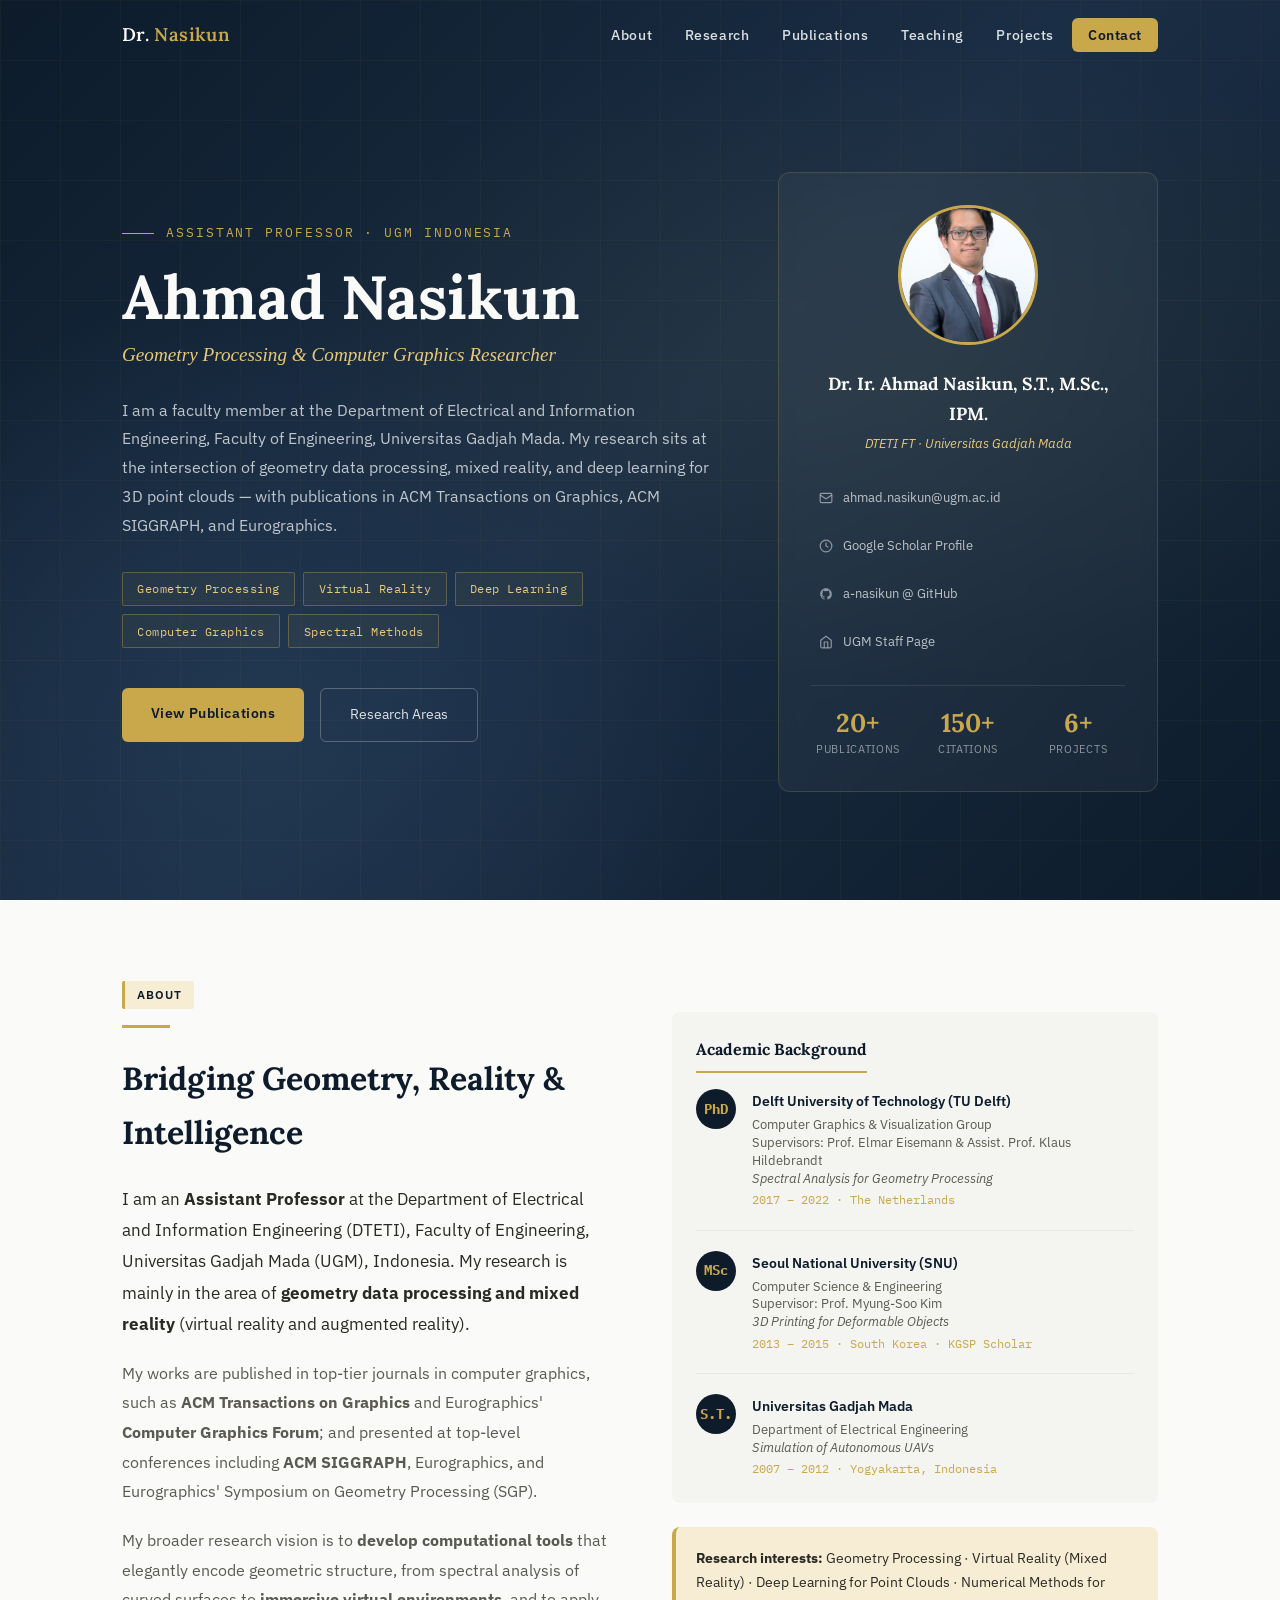
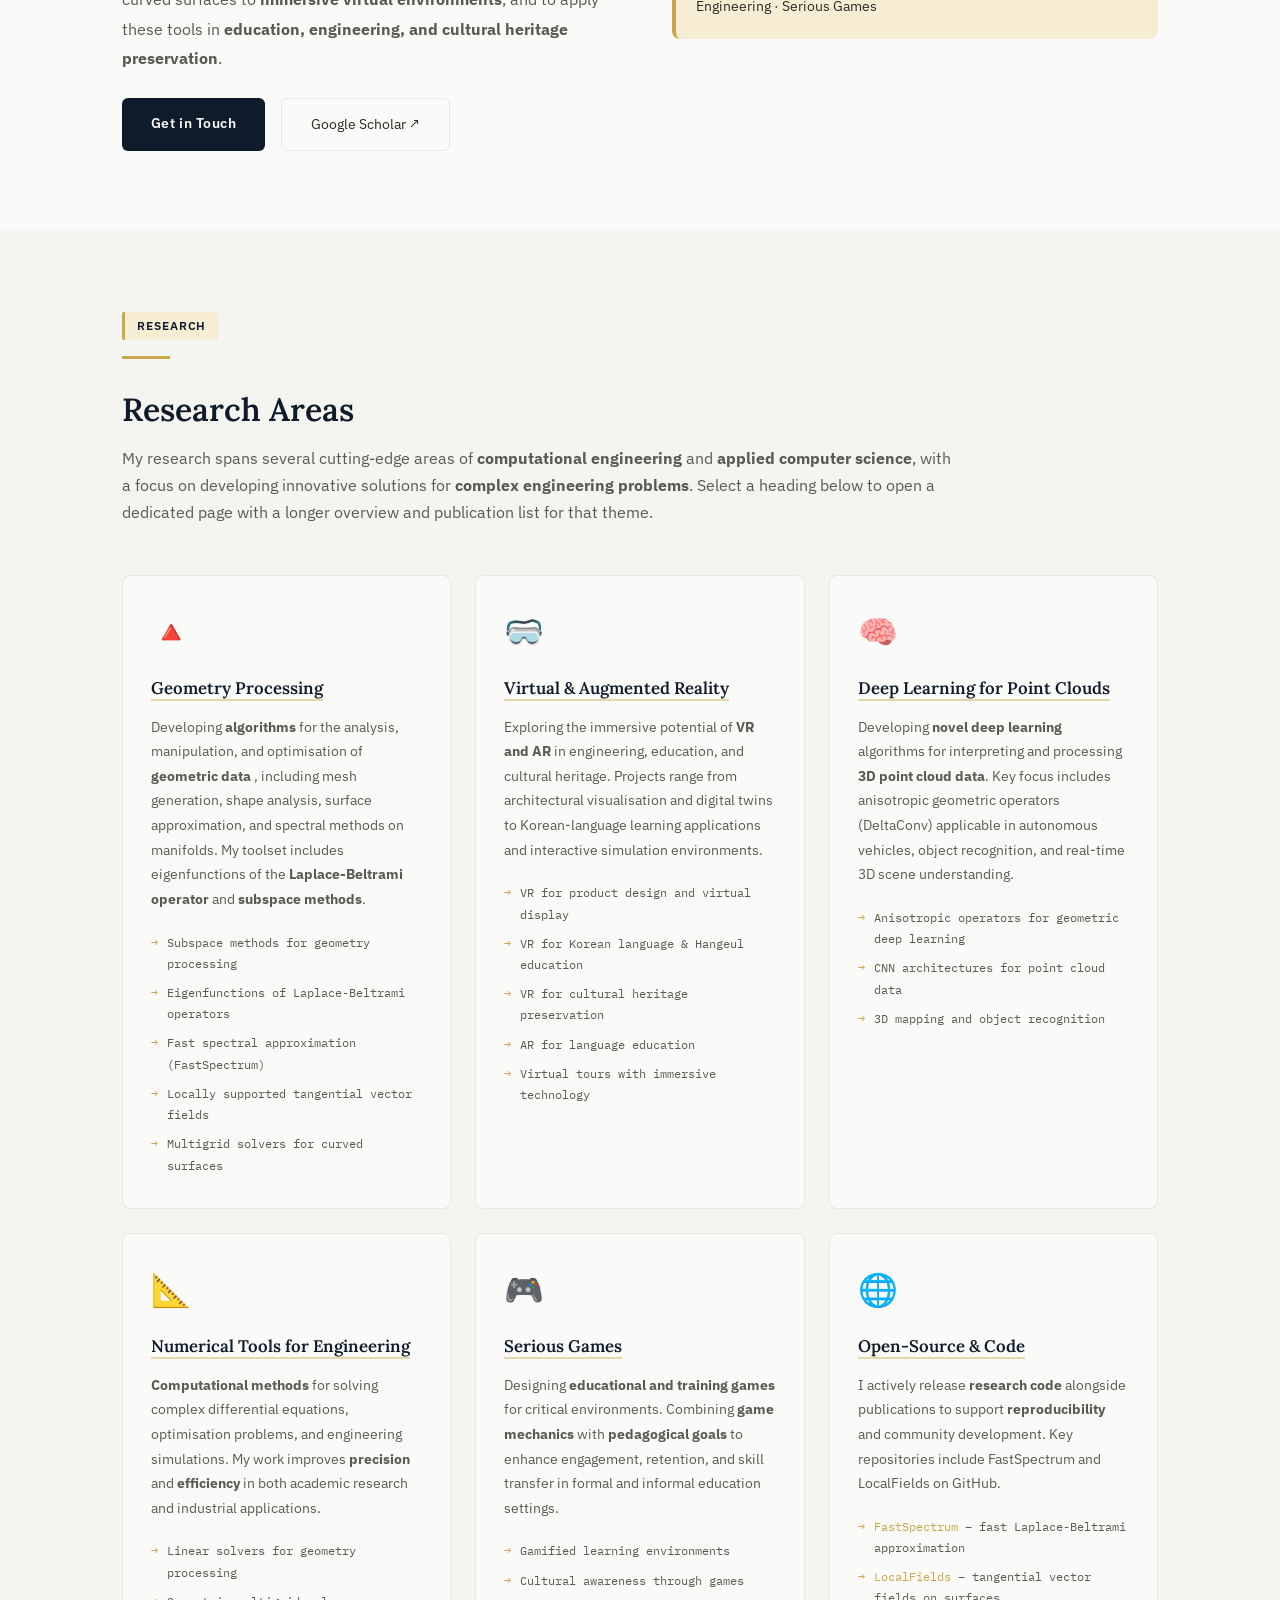
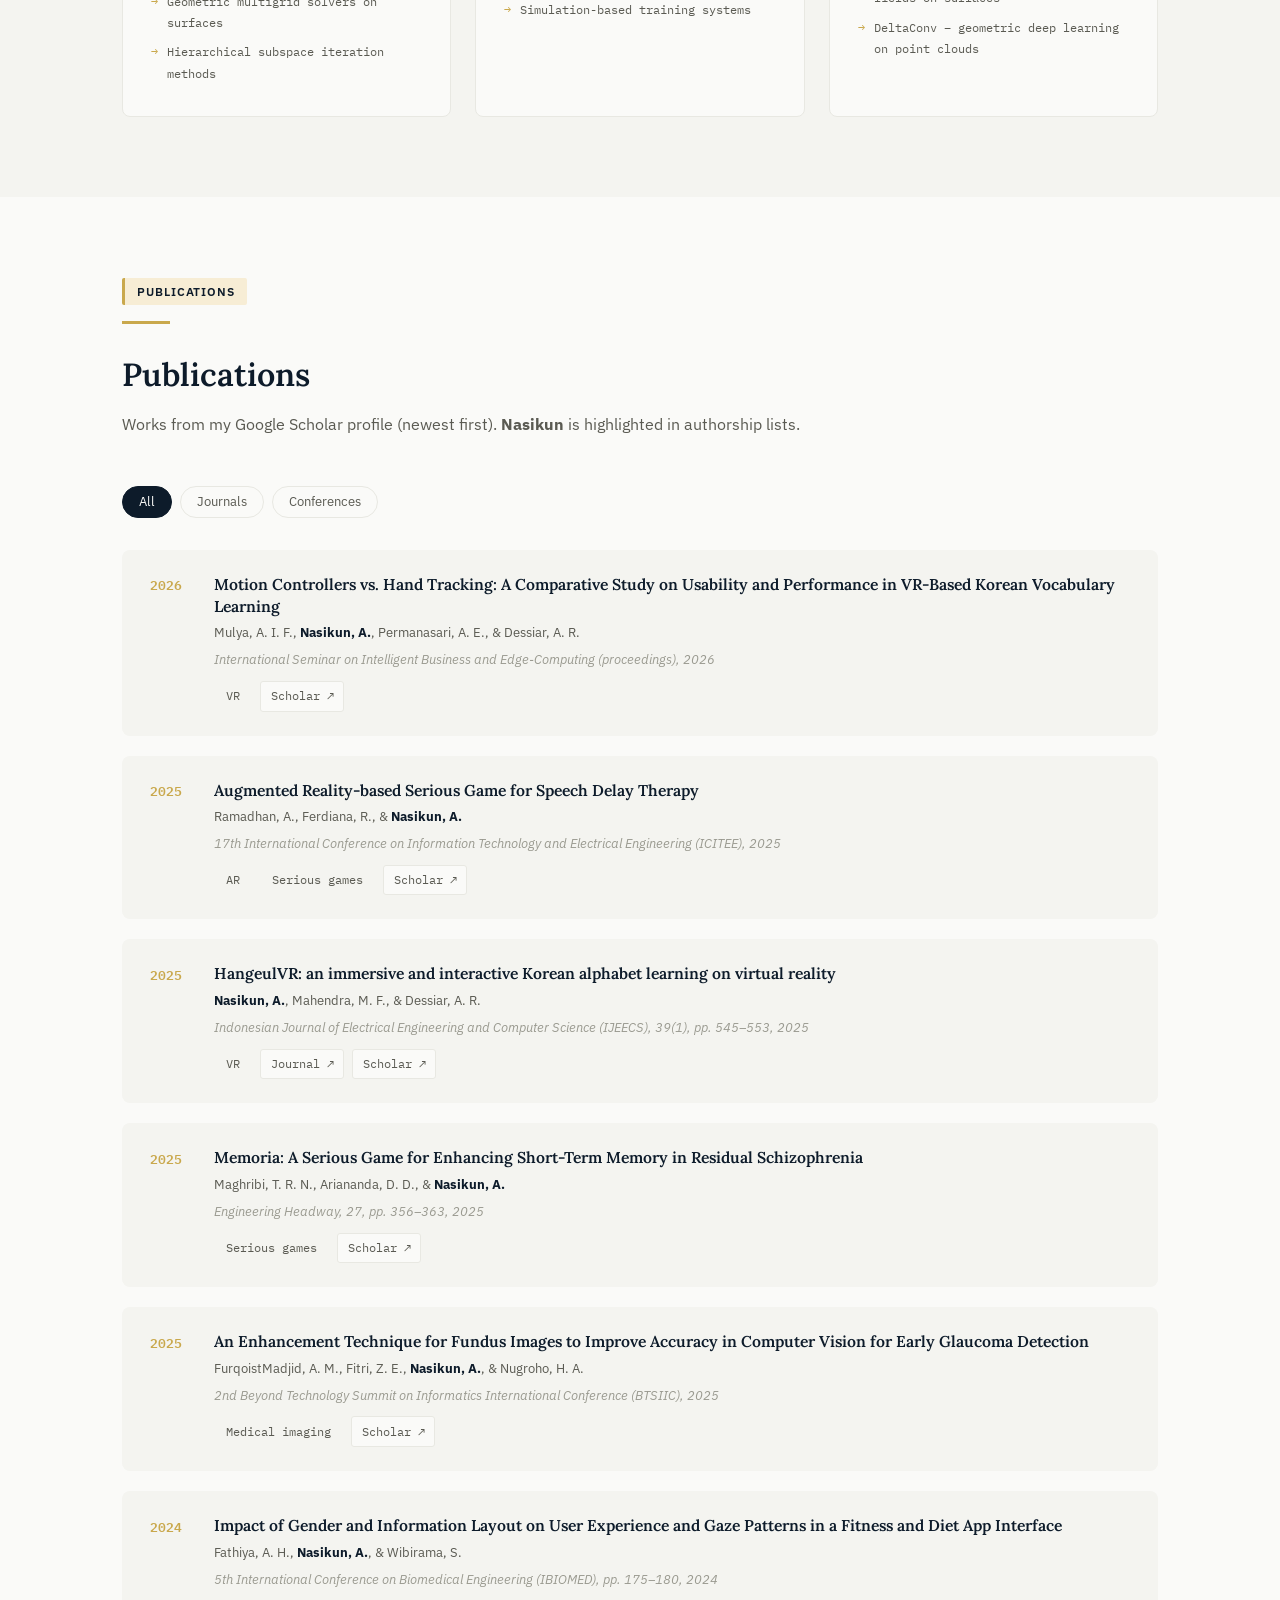
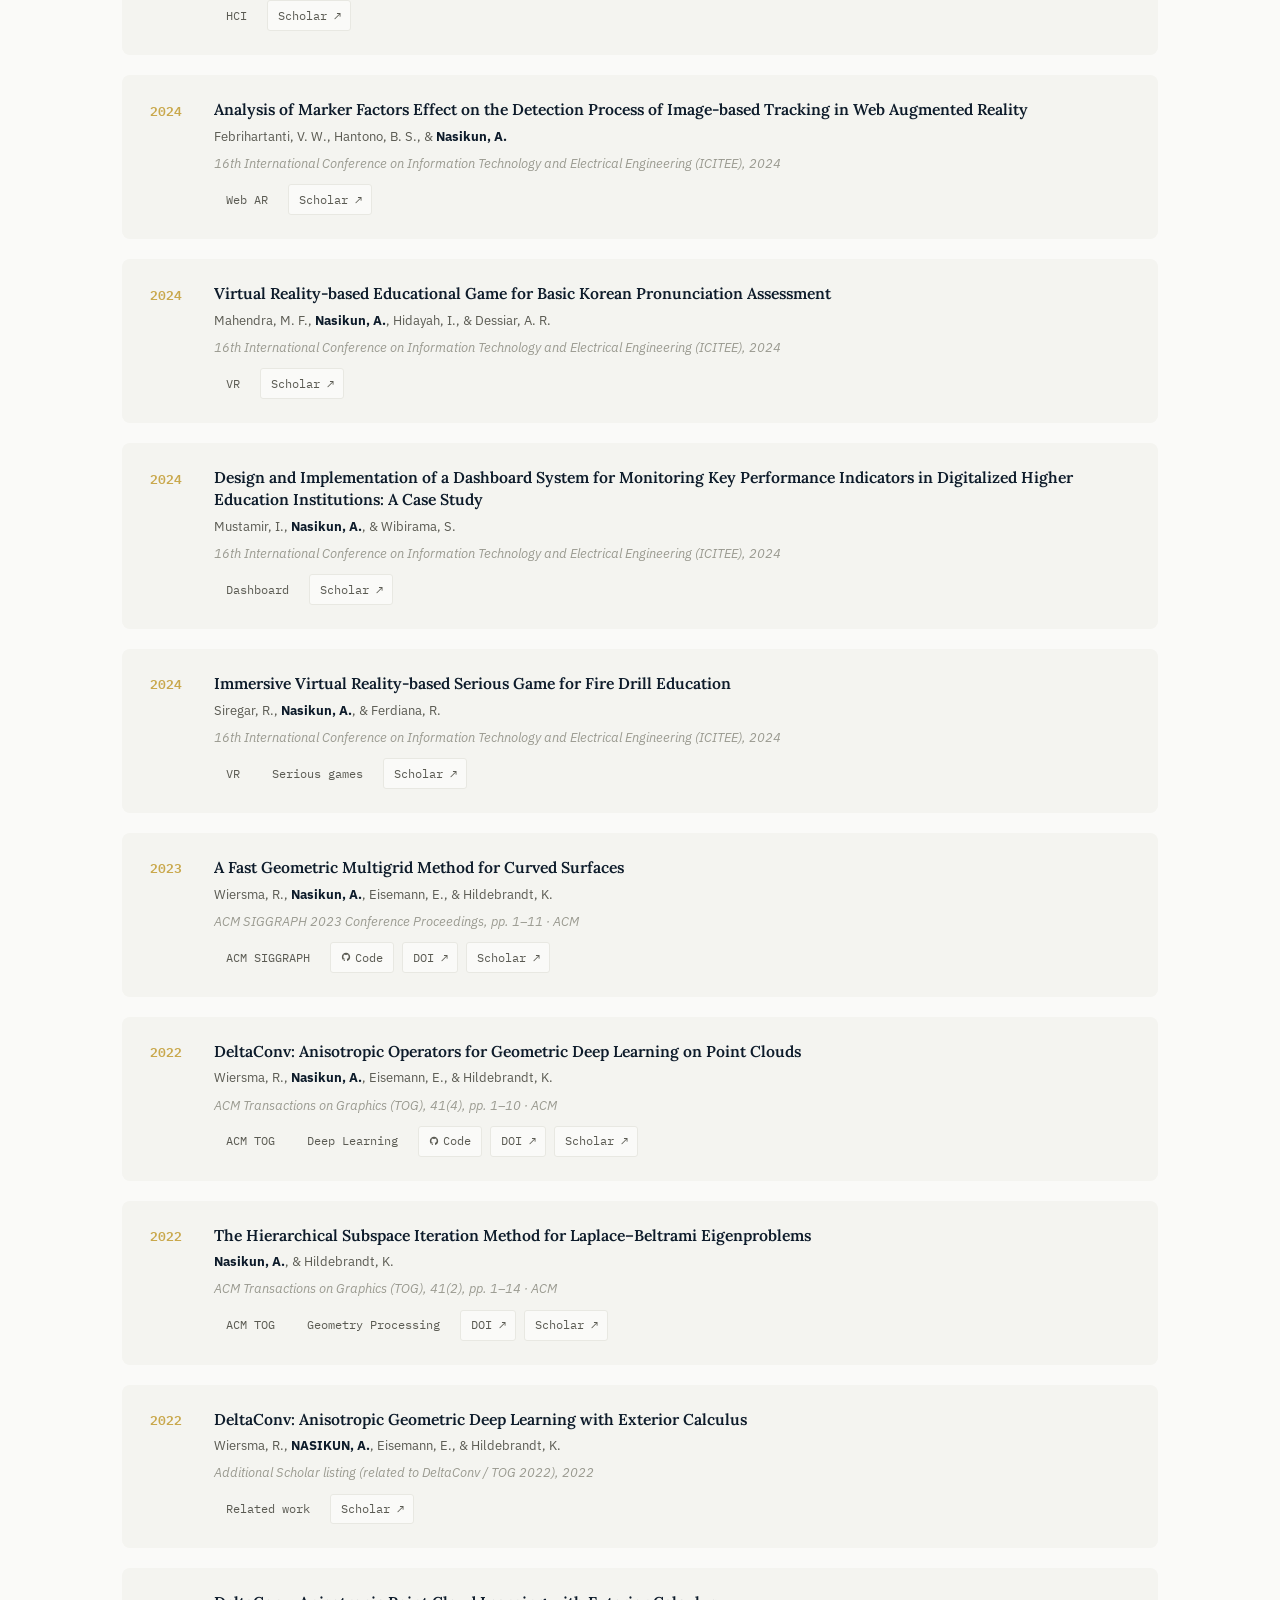
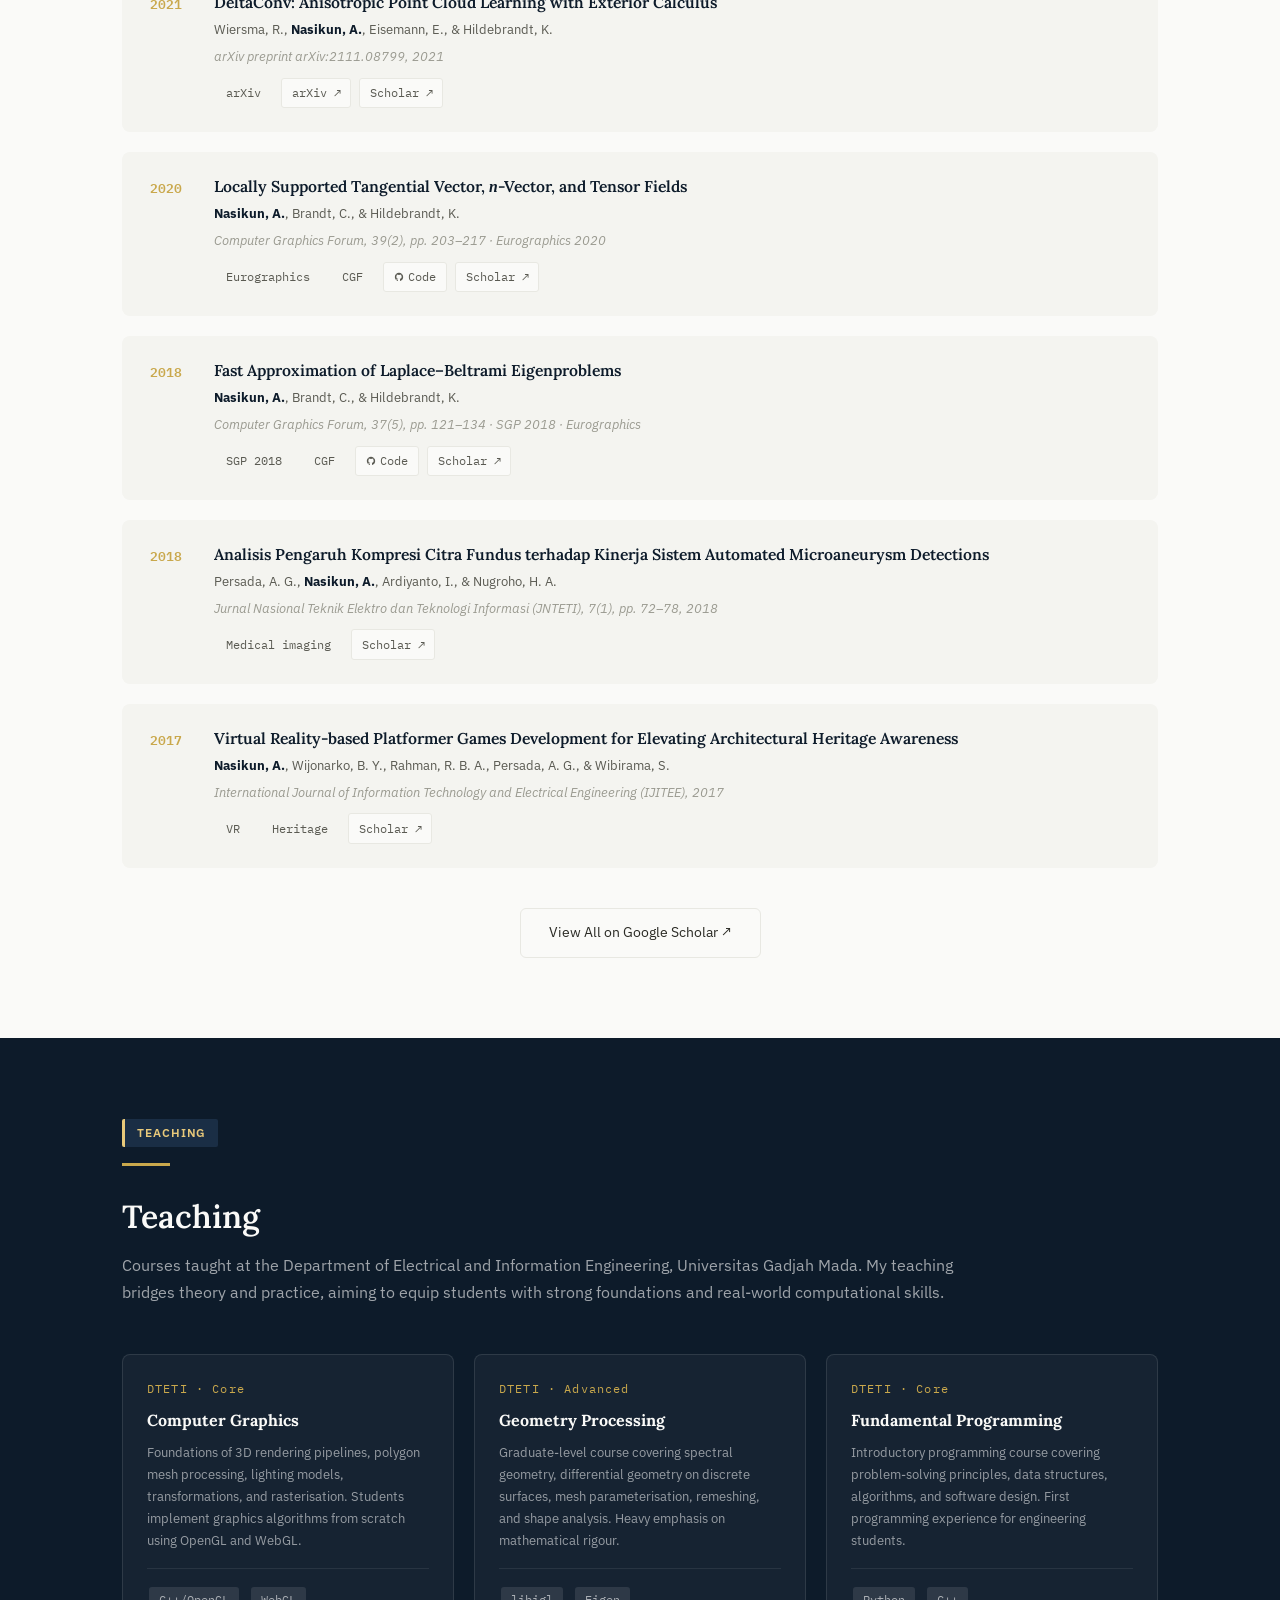
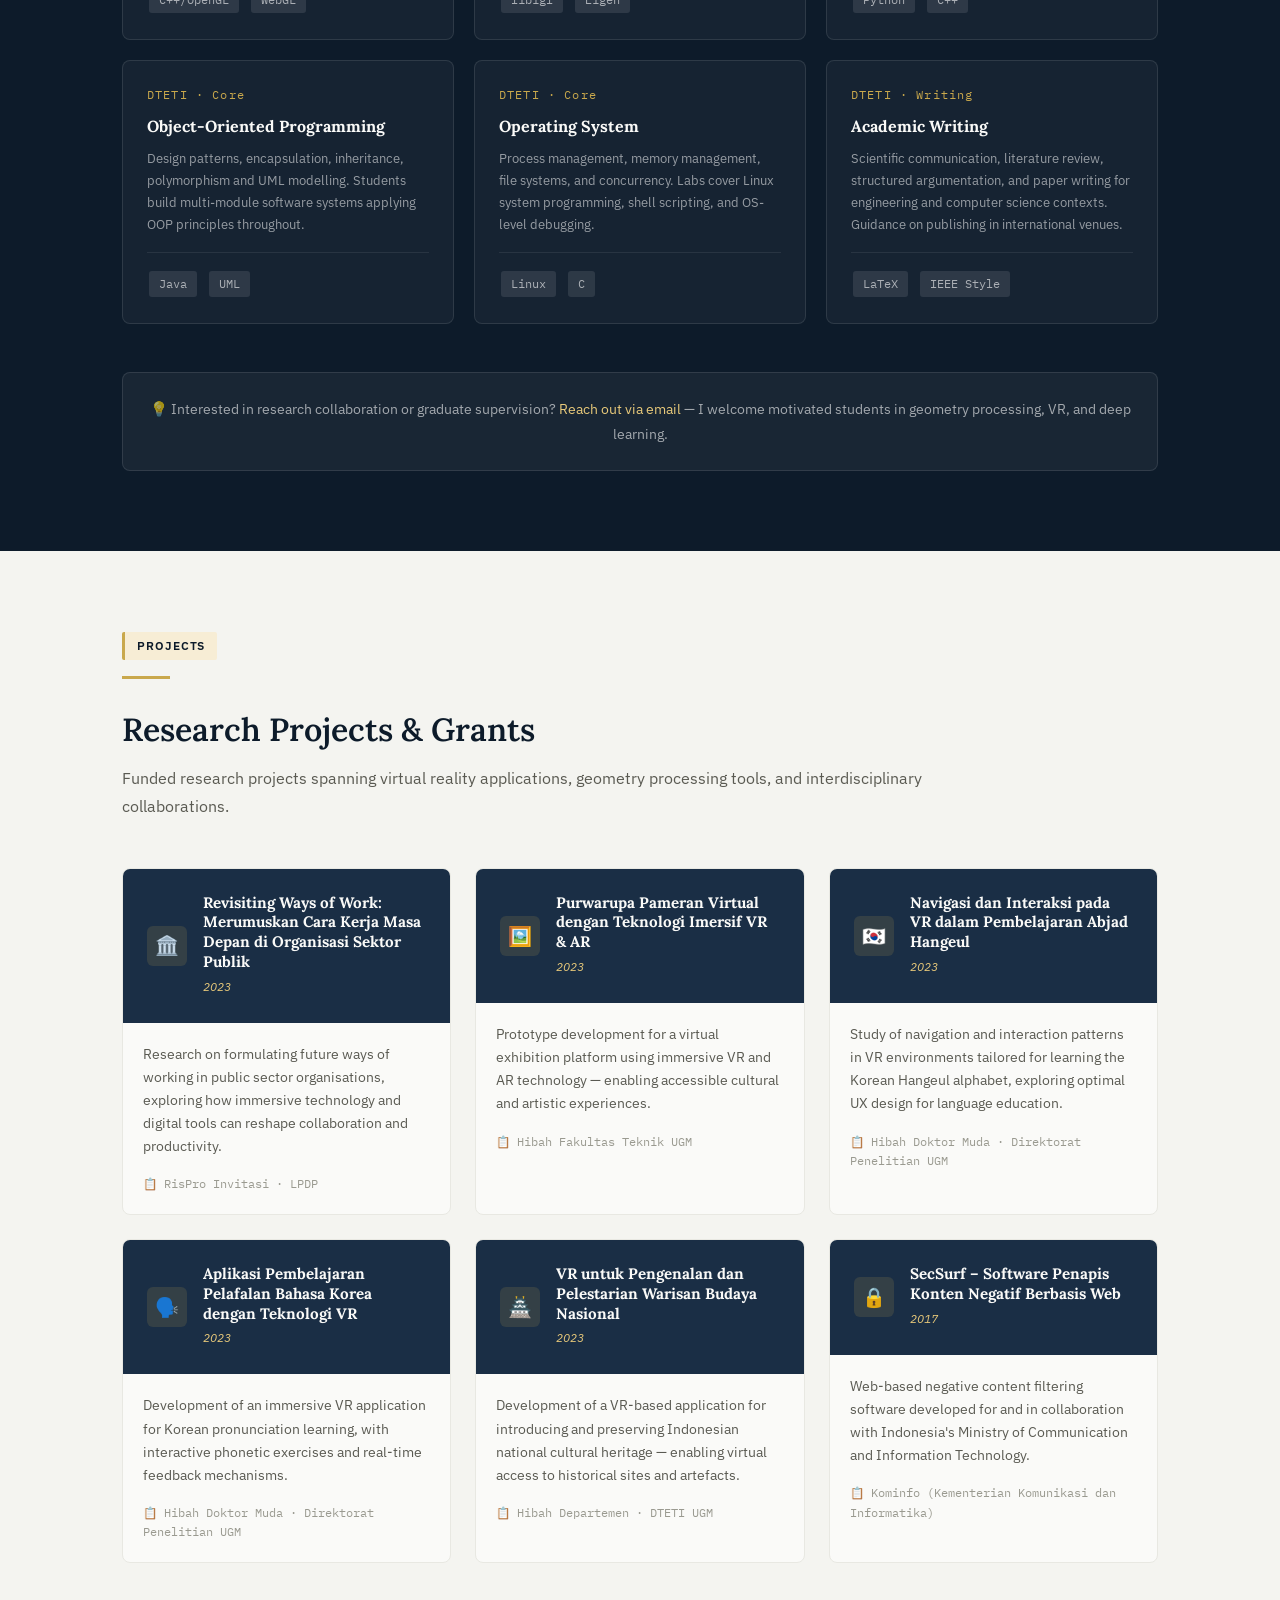
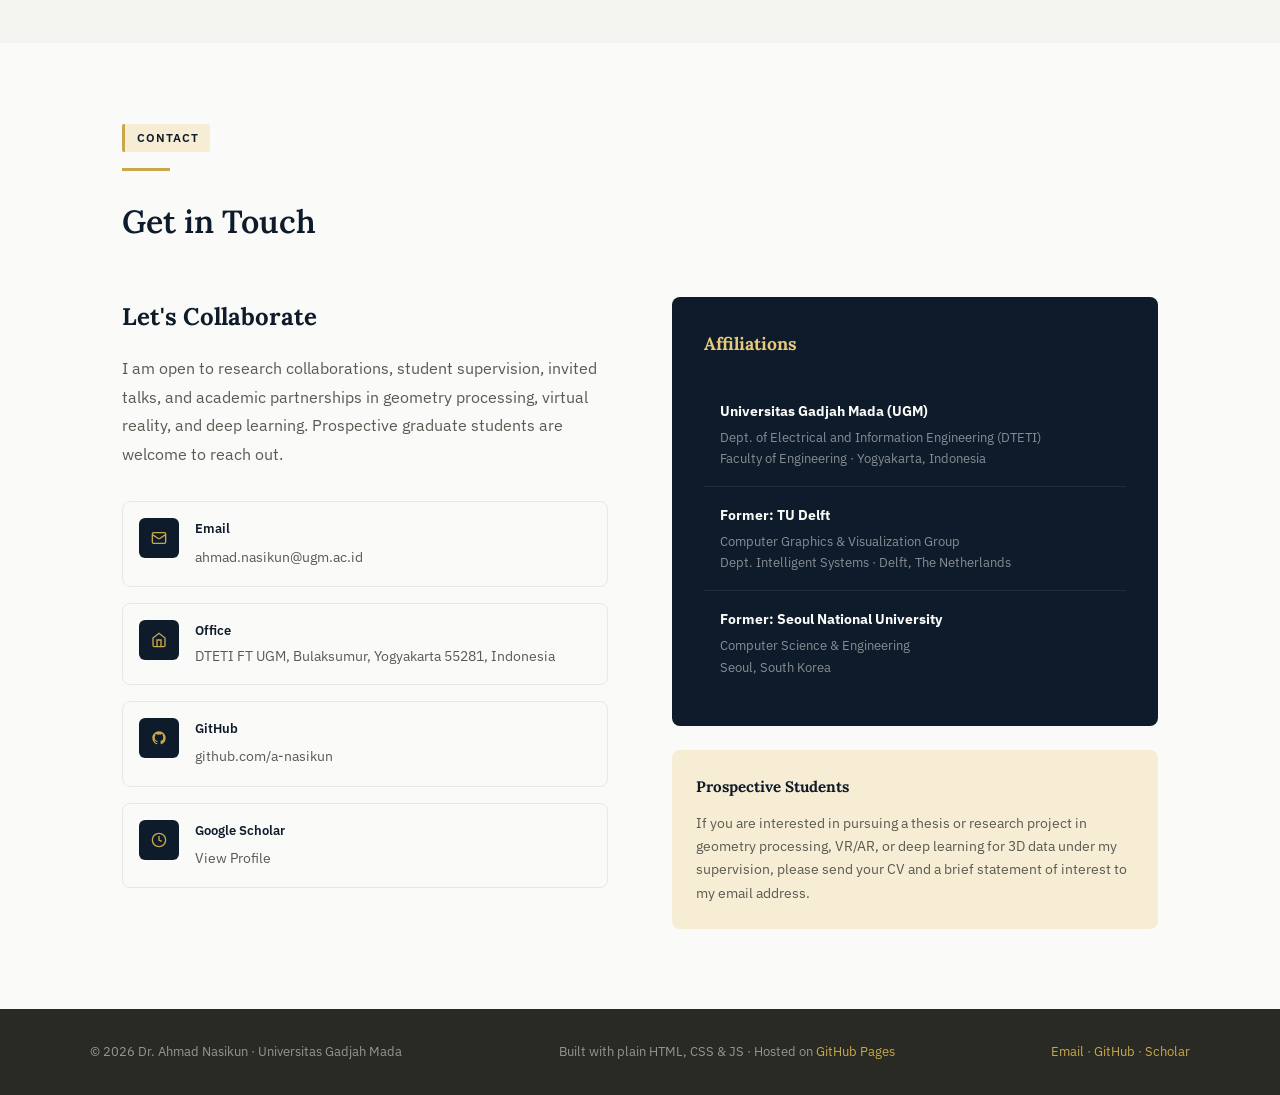
==== commit 7e5dc7d2: "Util: add new paper to the list of publications Add hangeul VR + hide not-great journal" ====
--- a/index.html
+++ b/index.html
@@ -426,6 +426,28 @@
         <div class="pub-item animate-on-scroll" data-type="journal">
           <div class="pub-year">2025</div>
           <div class="pub-content">
+            <h4>HangeulVR: an immersive and interactive Korean alphabet learning on virtual reality</h4>
+            <p class="pub-authors">
+              <strong>Nasikun, A.</strong>, Mahendra, M. F., &amp; Dessiar, A. R.
+            </p>
+            <p class="pub-venue">
+              Indonesian Journal of Electrical Engineering and Computer Science (IJEECS), 39(1), pp. 545–553, 2025
+            </p>
+            <div class="pub-links">
+              <span class="tag">VR</span>
+              <a class="pub-link" href="https://ijeecs.iaescore.com/index.php/IJEECS/article/view/39740" target="_blank"
+                rel="noopener">Journal ↗</a>
+              <a class="pub-link"
+                href="https://scholar.google.com/citations?view_op=view_citation&hl=en&user=w0s9NVoAAAAJ&citation_for_view=w0s9NVoAAAAJ:YOwf2qJgpHMC"
+                target="_blank" rel="noopener">Scholar ↗</a>
+            </div>
+          </div>
+        </div>
+
+        <div class="pub-item animate-on-scroll" data-type="journal">
+
+          <div class="pub-year">2025</div>
+          <div class="pub-content">
             <h4>Memoria: A Serious Game for Enhancing Short-Term Memory in Residual Schizophrenia</h4>
             <p class="pub-authors">
               Maghribi, T. R. N., Ariananda, D. D., &amp; <strong>Nasikun, A.</strong>
@@ -480,7 +502,7 @@
           </div>
         </div>
 
-        <div class="pub-item animate-on-scroll" data-type="journal">
+        <div class="pub-item pub-hidden animate-on-scroll" data-type="journal">
           <div class="pub-year">2024</div>
           <div class="pub-content">
             <h4>Inovasi Pembelajaran Aksara Jawa dengan Permainan Edukatif Digital Berbasis Augmented Reality pada
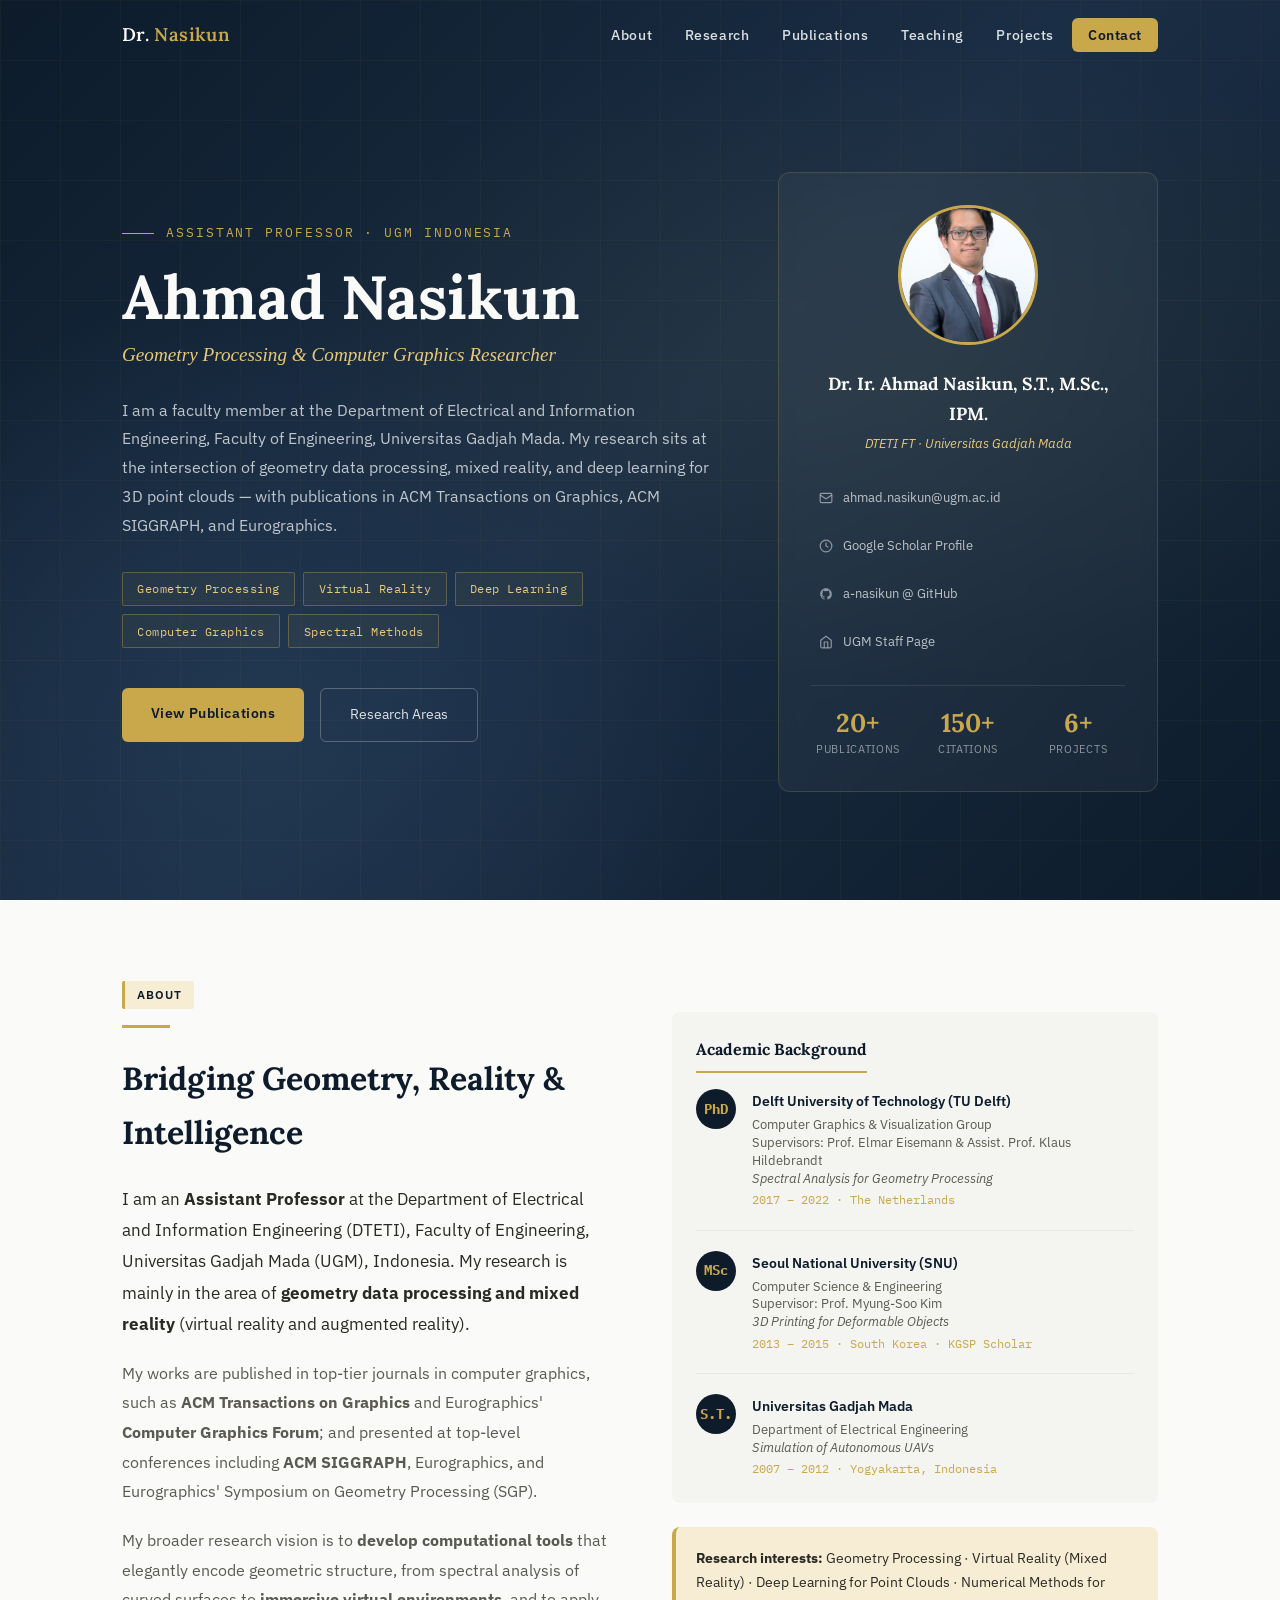
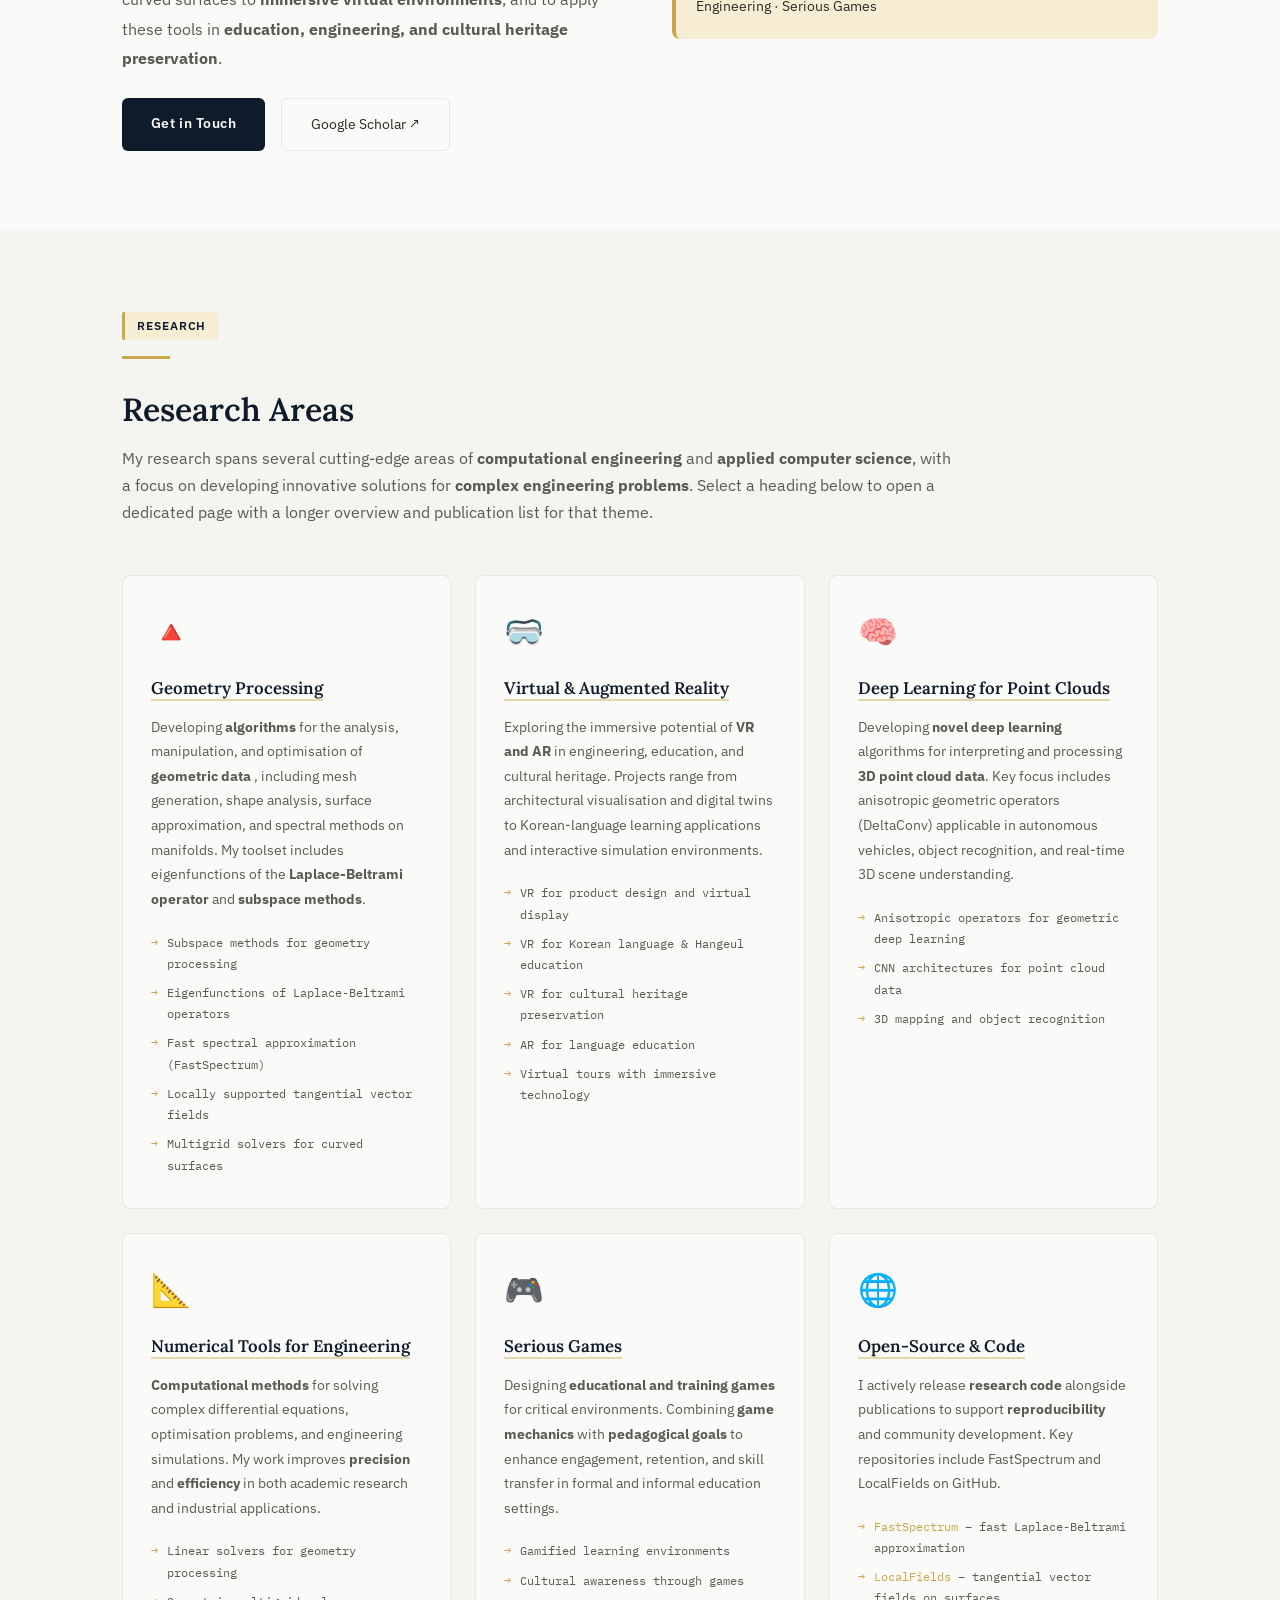
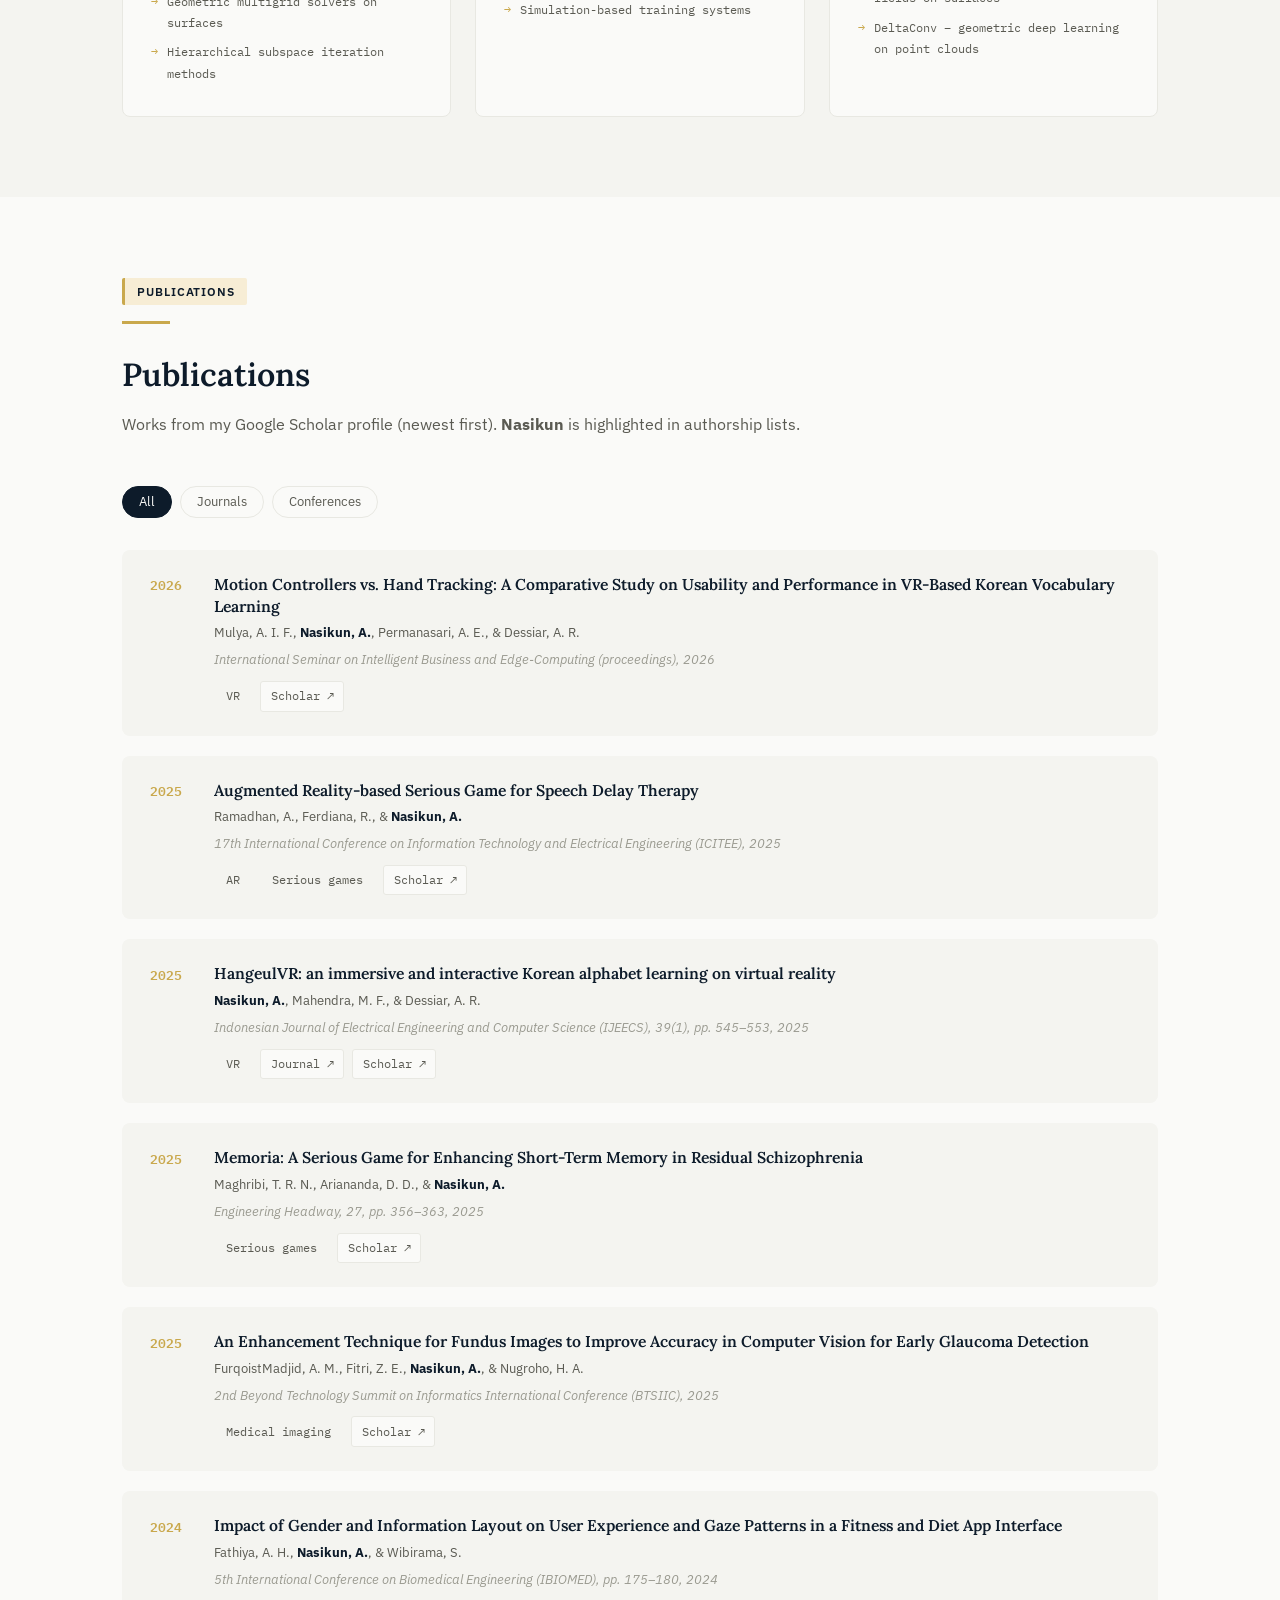
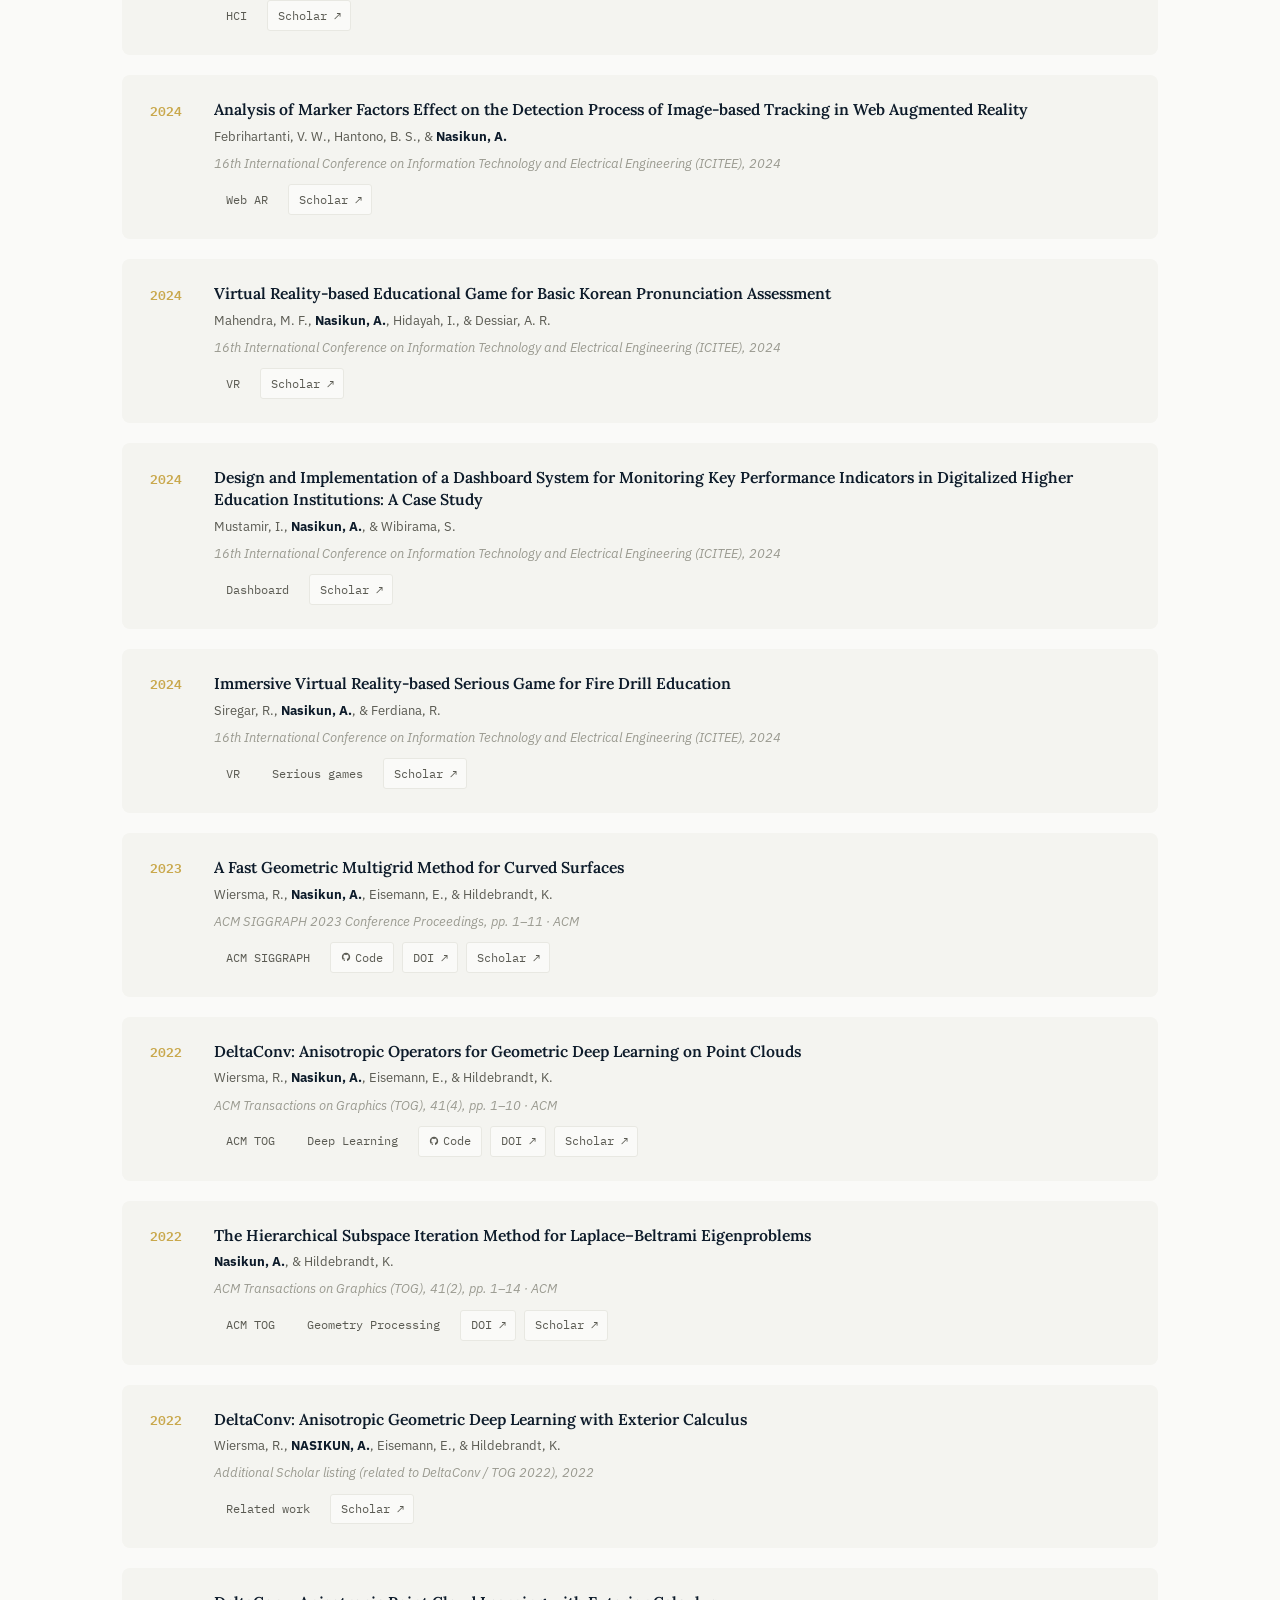
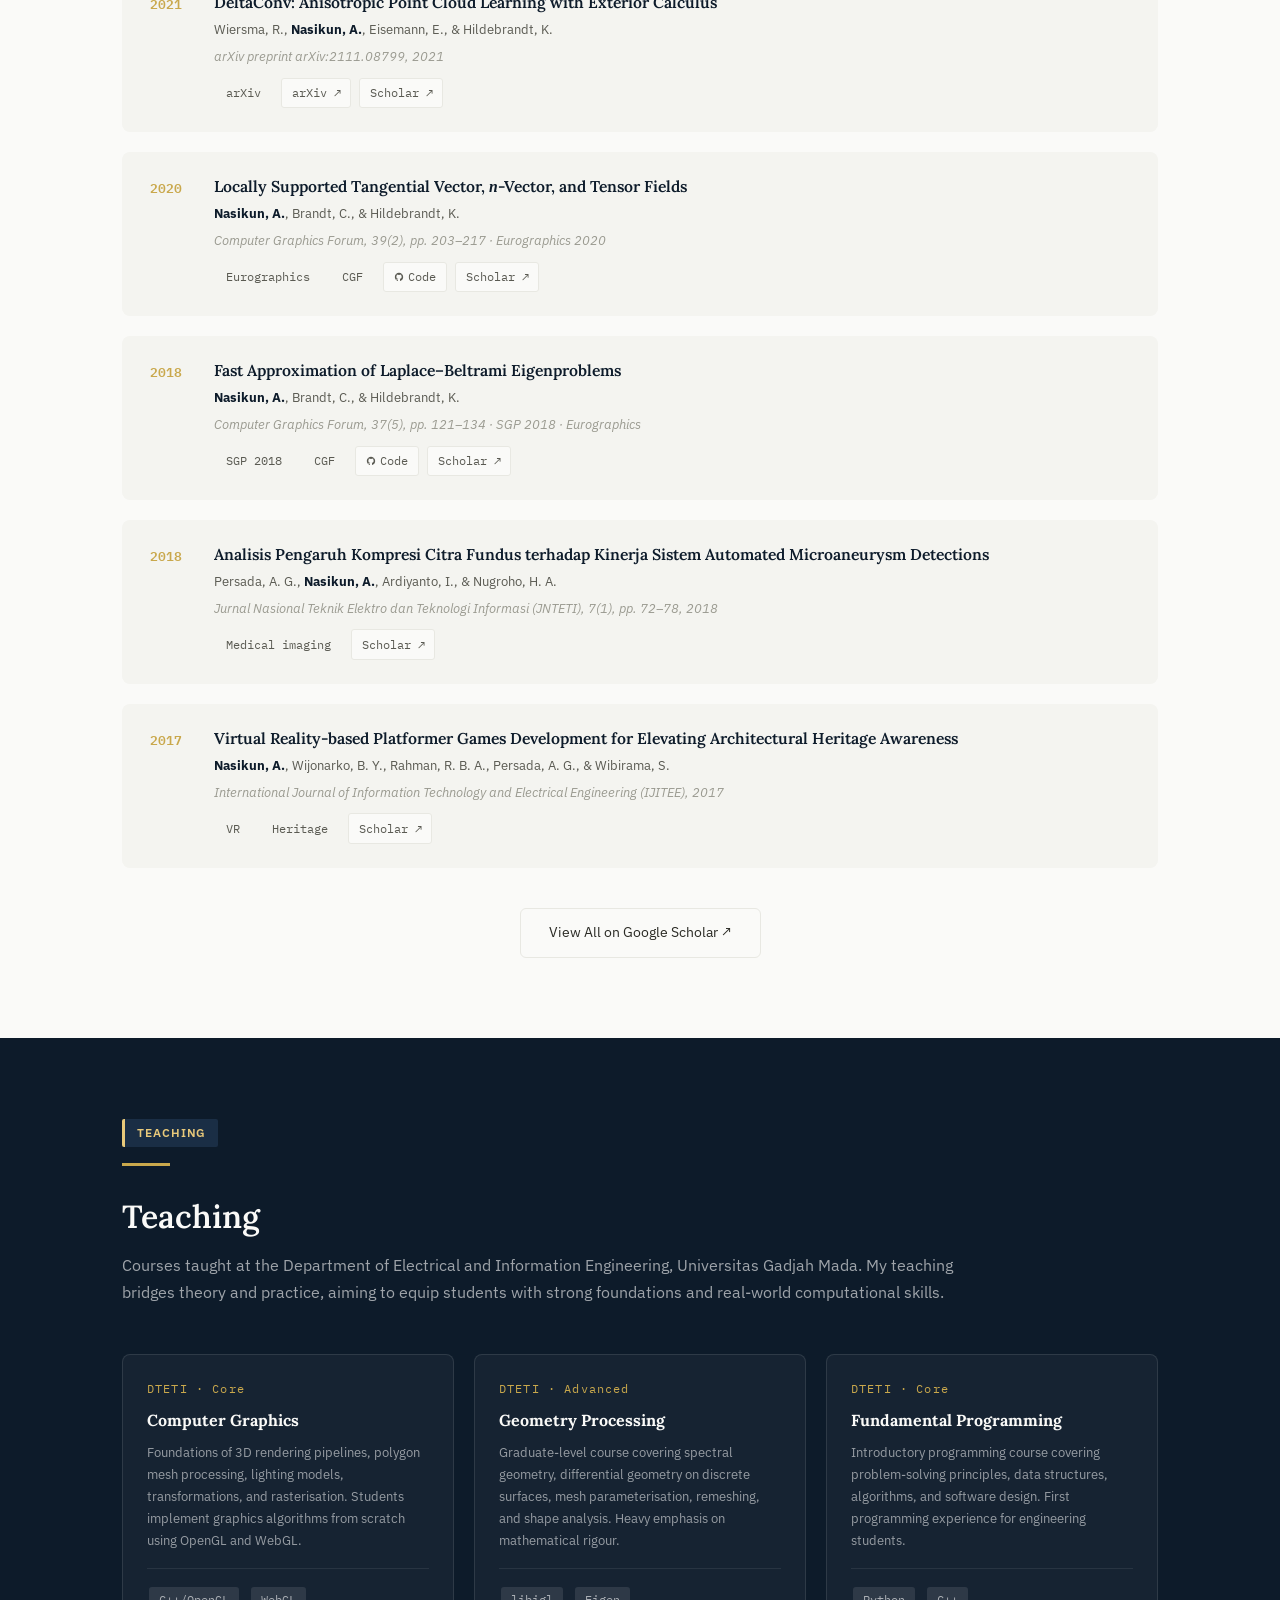
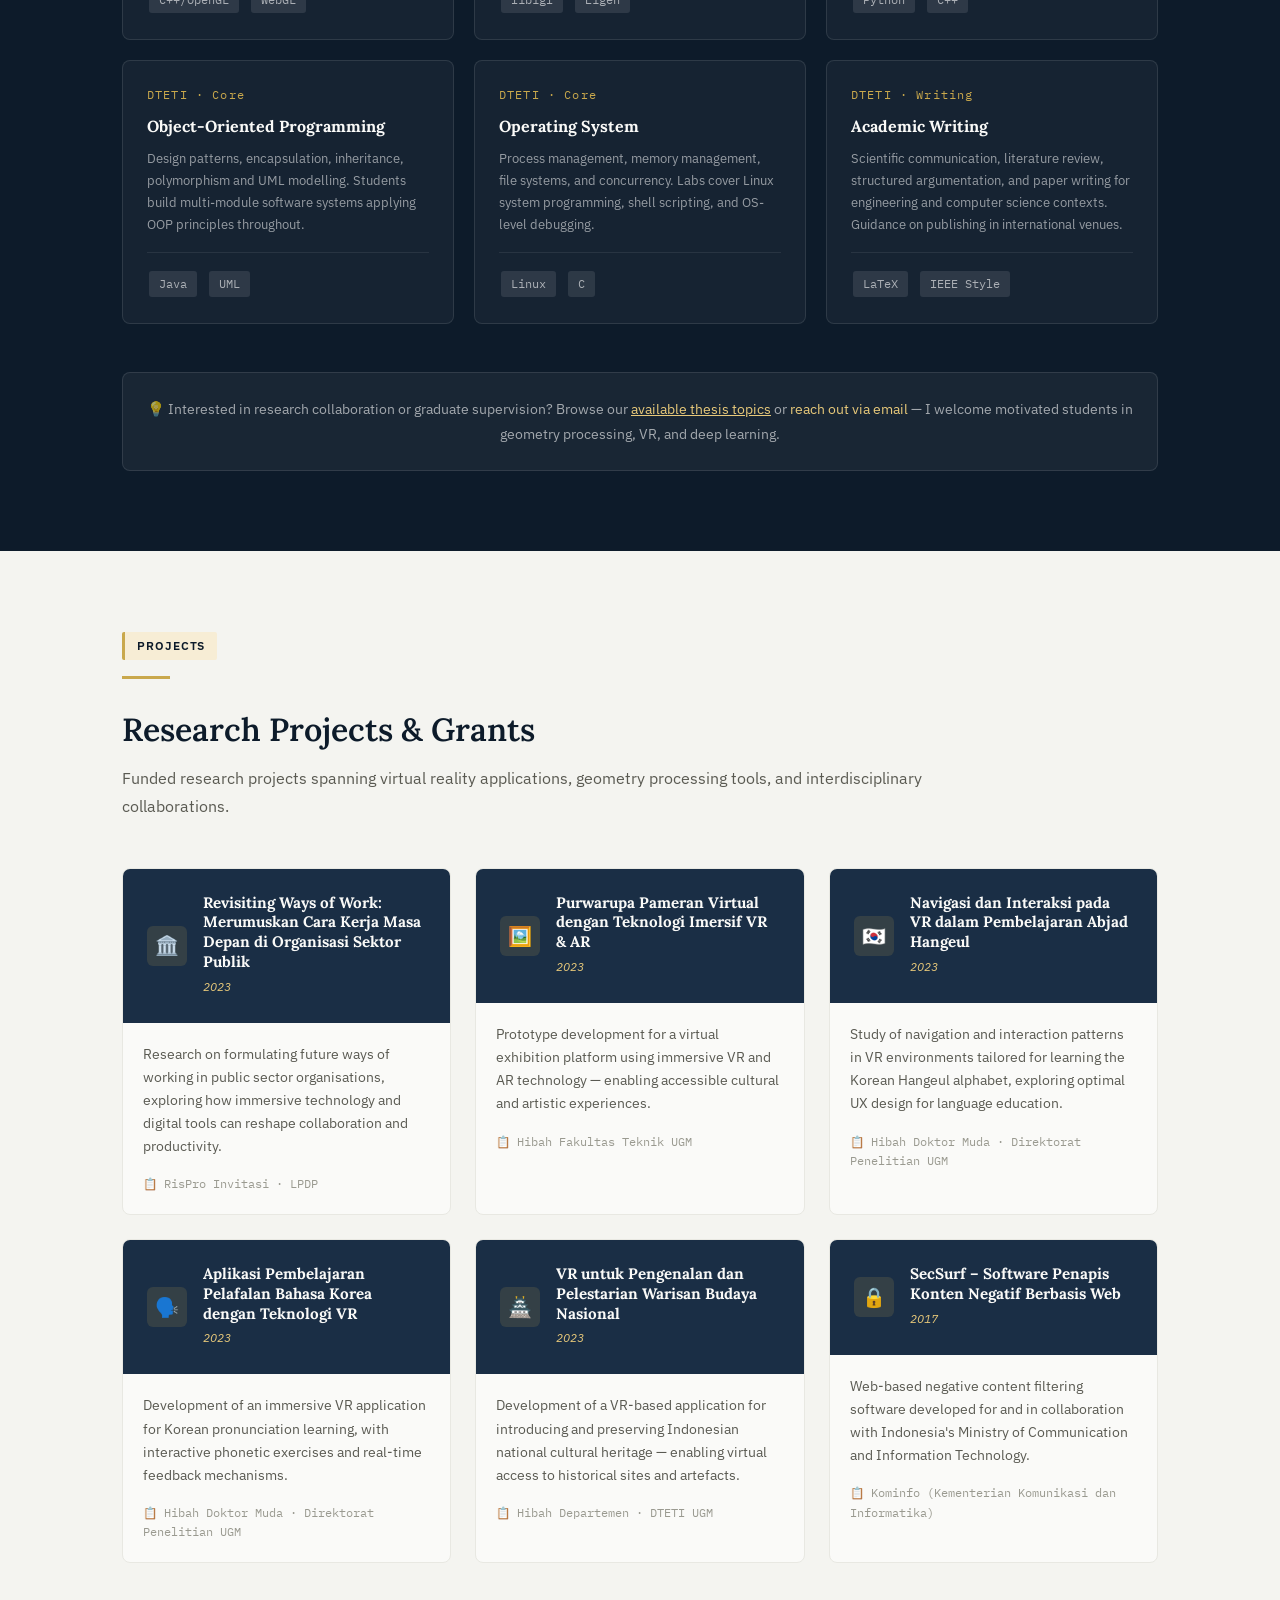
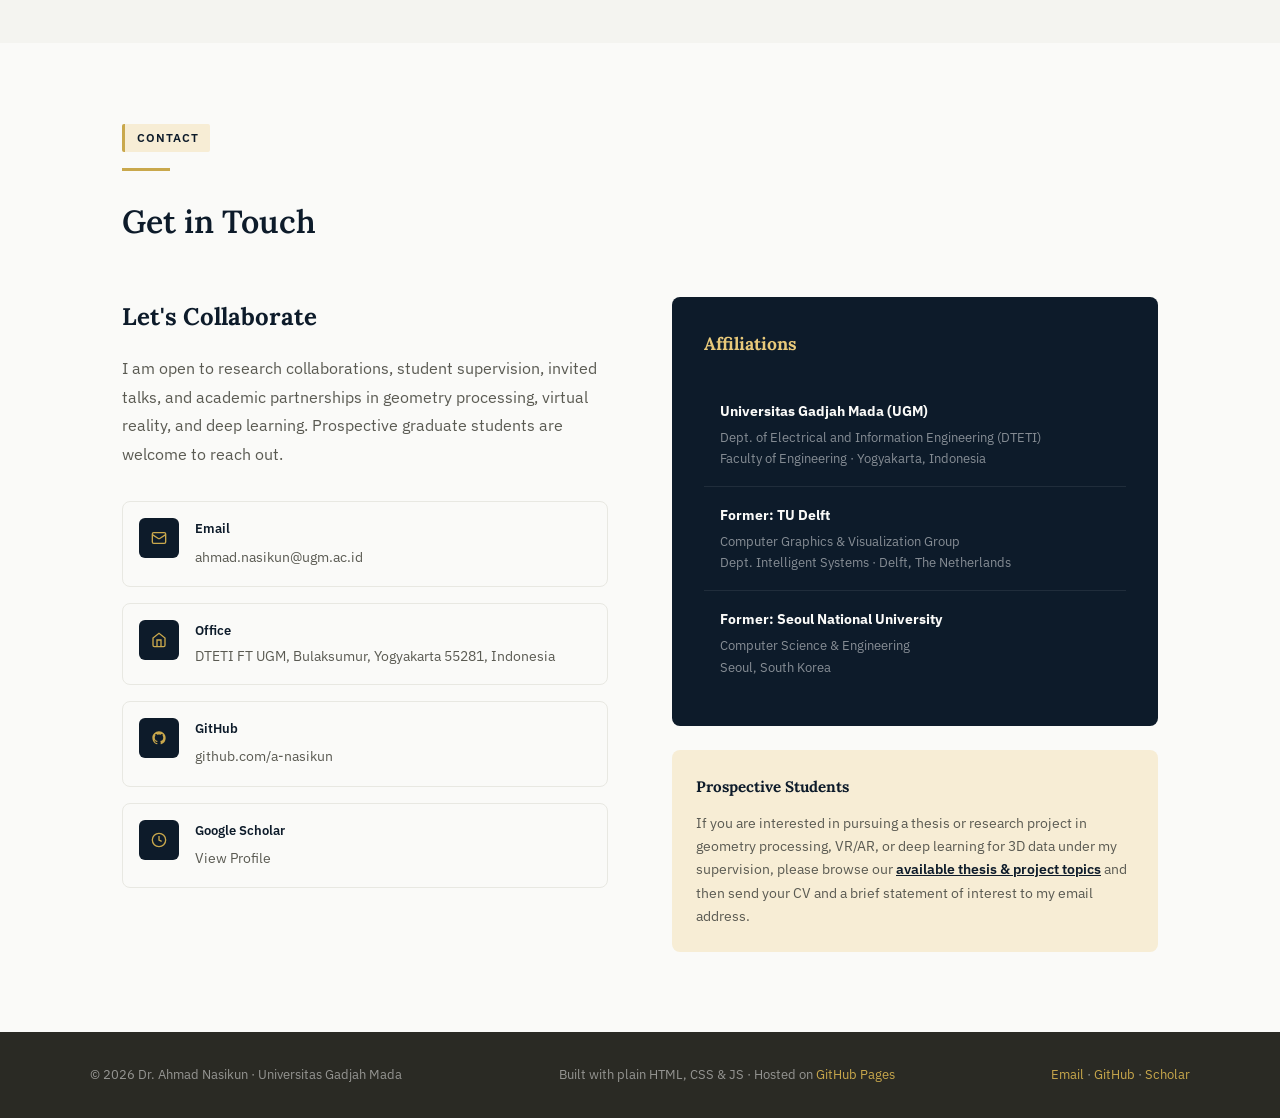
==== commit 20d837ed: "Fitur: adding thesis page pages that incorporate page for list of researches for master/bachelor stu" ====
--- a/index.html
+++ b/index.html
@@ -930,8 +930,9 @@
       <div class="animate-on-scroll"
         style="margin-top:3rem; padding:1.5rem; background:rgba(255,255,255,0.05); border:1px solid rgba(255,255,255,0.1); border-radius:8px;">
         <p style="color:rgba(255,255,255,0.6); font-size:0.9rem; text-align:center;">
-          💡 Interested in research collaboration or graduate supervision?
-          <a href="mailto:ahmad.nasikun@ugm.ac.id" style="color:var(--gold-light);">Reach out via email</a> —
+          💡 Interested in research collaboration or graduate supervision? Browse our
+          <a href="research/thesis.html" style="color:var(--gold-light); text-decoration:underline;">available thesis topics</a> or
+          <a href="mailto:ahmad.nasikun@ugm.ac.id" style="color:var(--gold-light);">reach out via email</a> —
           I welcome motivated students in geometry processing, VR, and deep learning.
         </p>
       </div>
@@ -1145,8 +1146,9 @@
             </h4>
             <p style="font-size:0.85rem; color:var(--gray-600); line-height:1.7;">
               If you are interested in pursuing a thesis or research project in geometry processing,
-              VR/AR, or deep learning for 3D data under my supervision, please send your CV and a
-              brief statement of interest to my email address.
+              VR/AR, or deep learning for 3D data under my supervision, please browse our
+              <a href="research/thesis.html" style="color:var(--navy); font-weight:600; text-decoration:underline;">available thesis & project topics</a>
+              and then send your CV and a brief statement of interest to my email address.
             </p>
           </div>
         </div>
